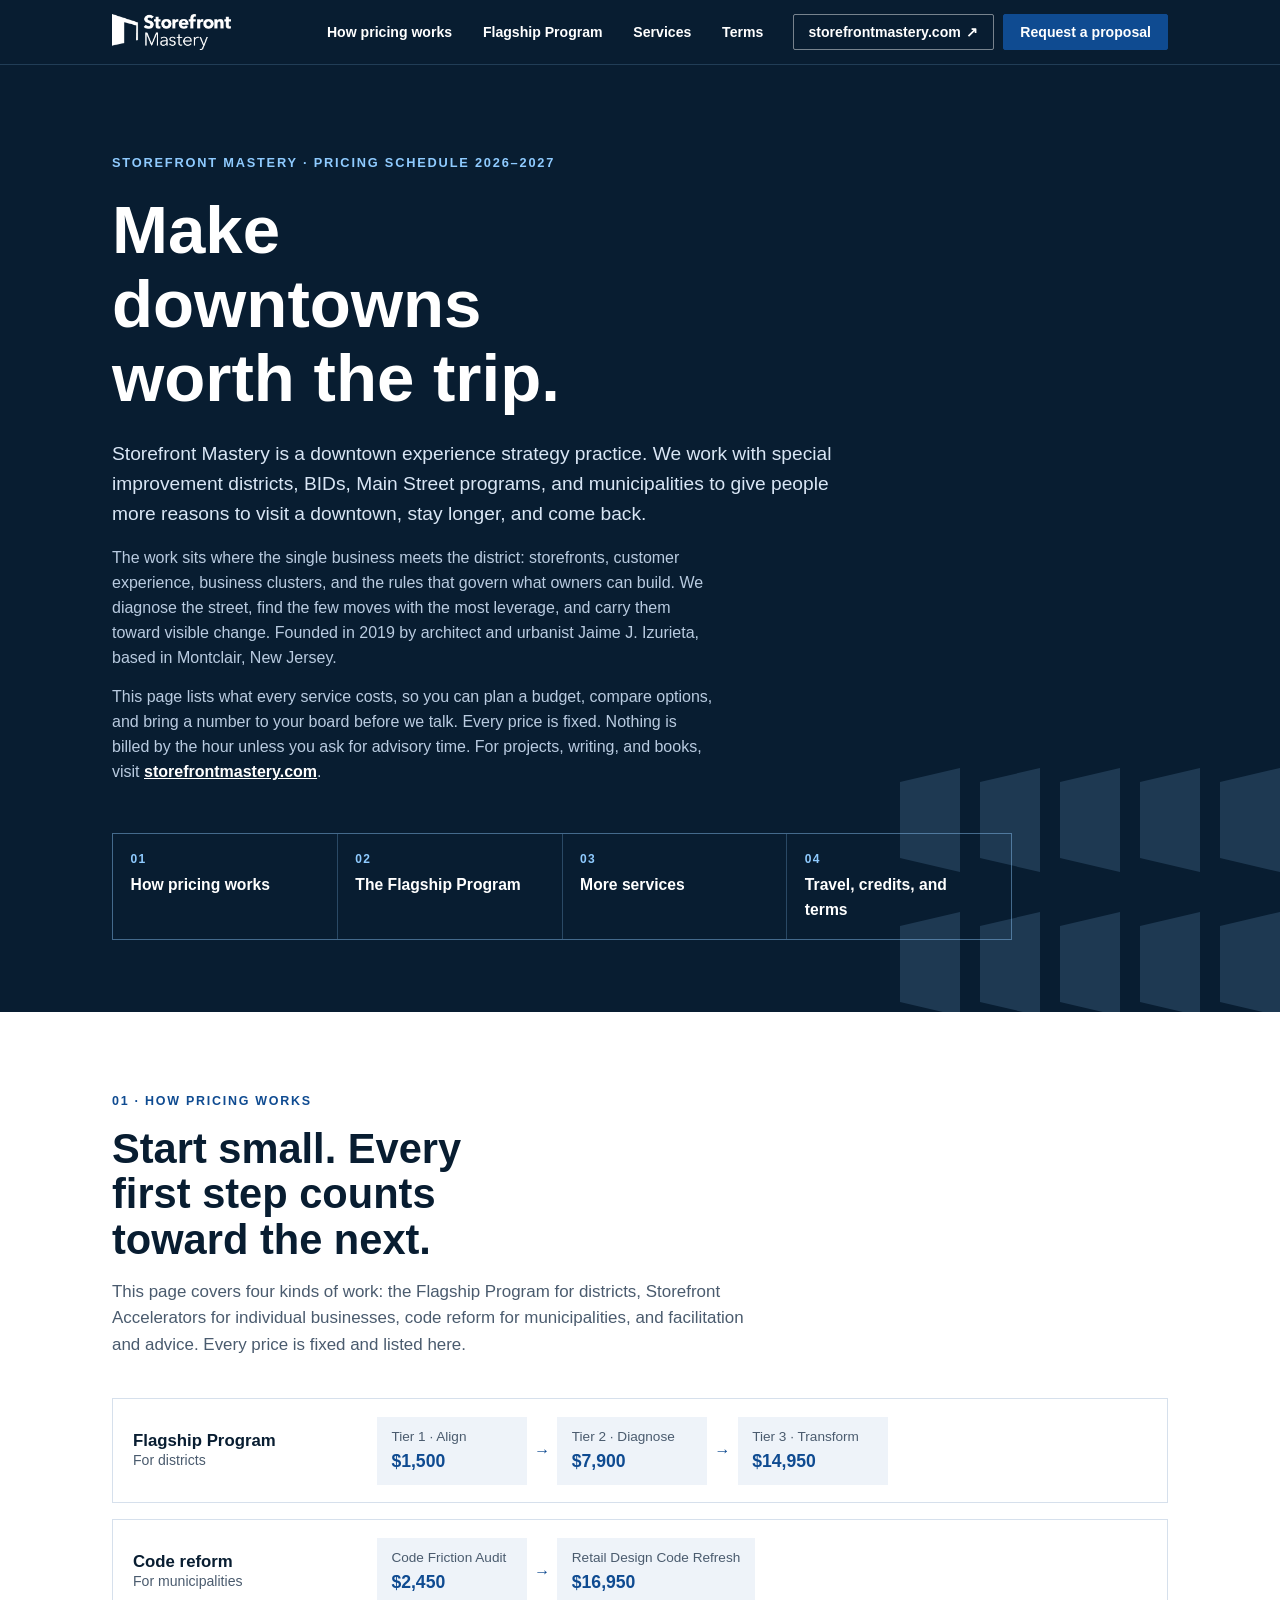
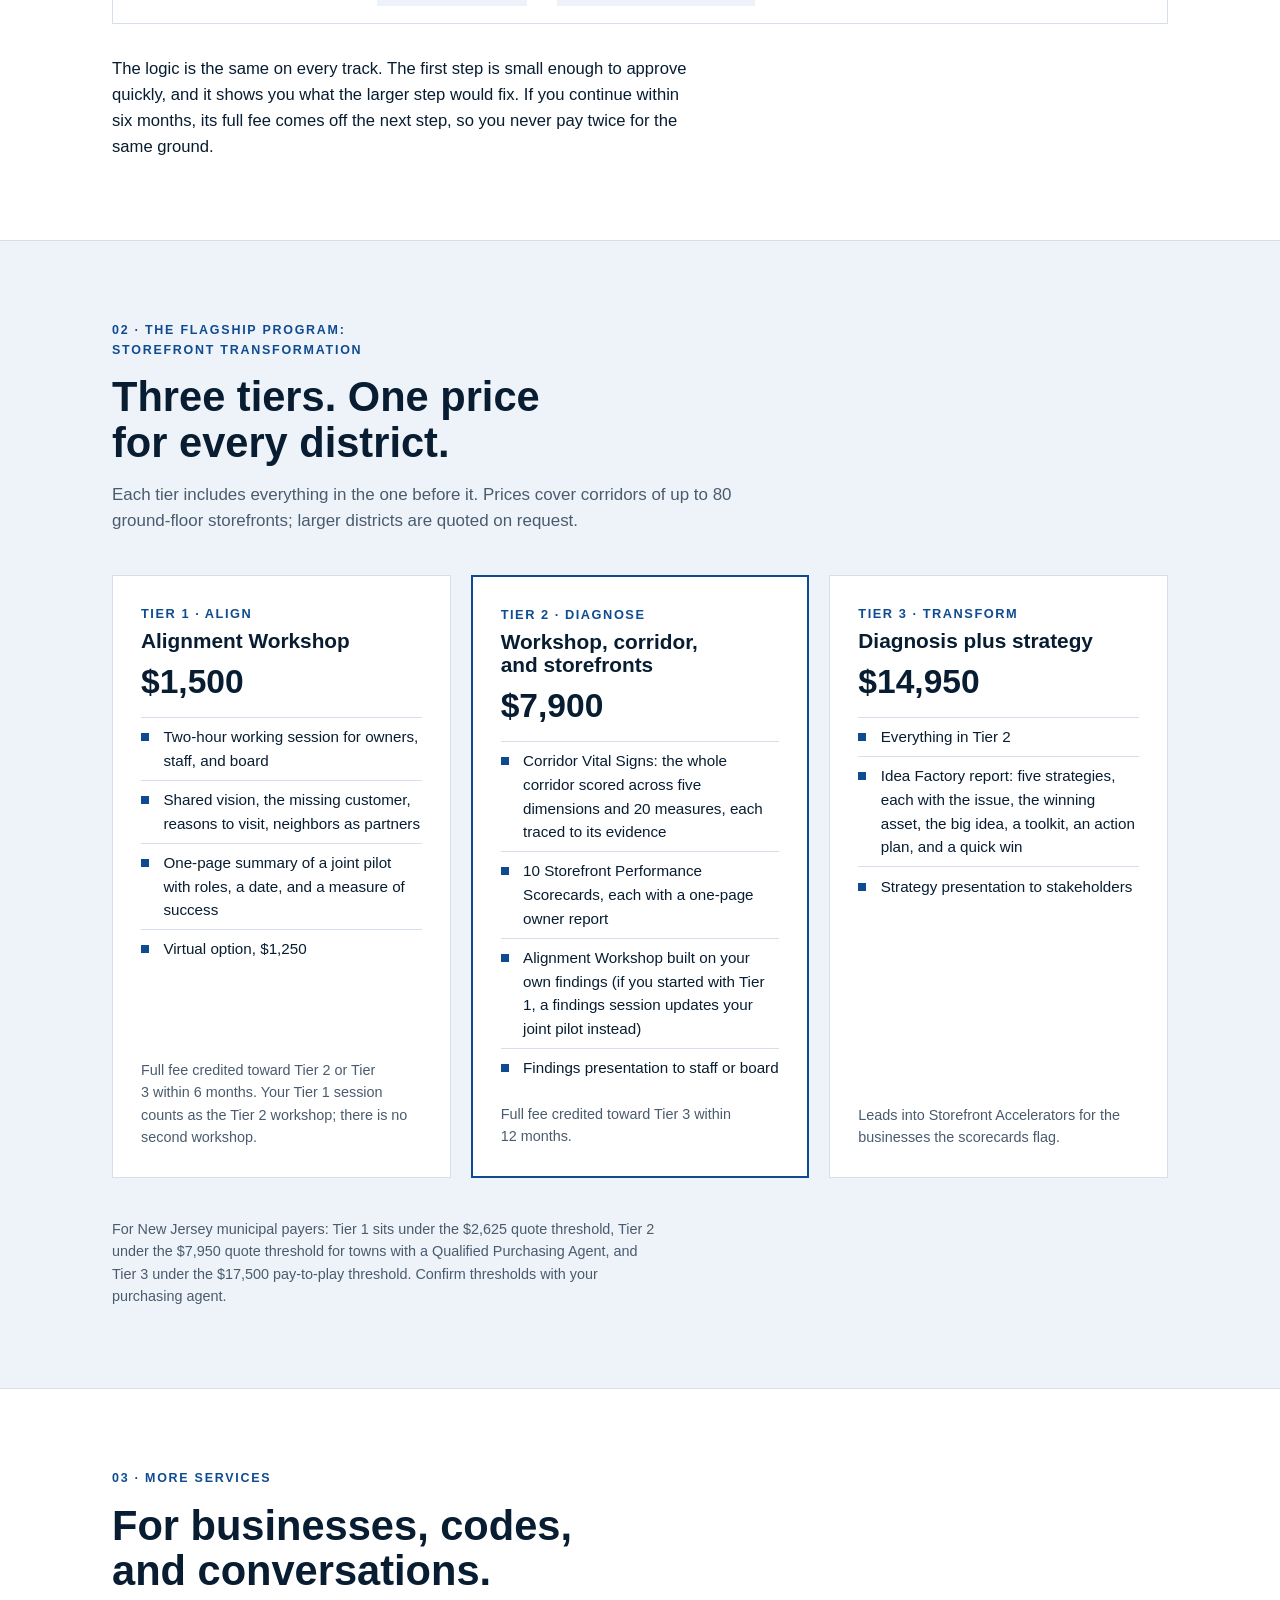
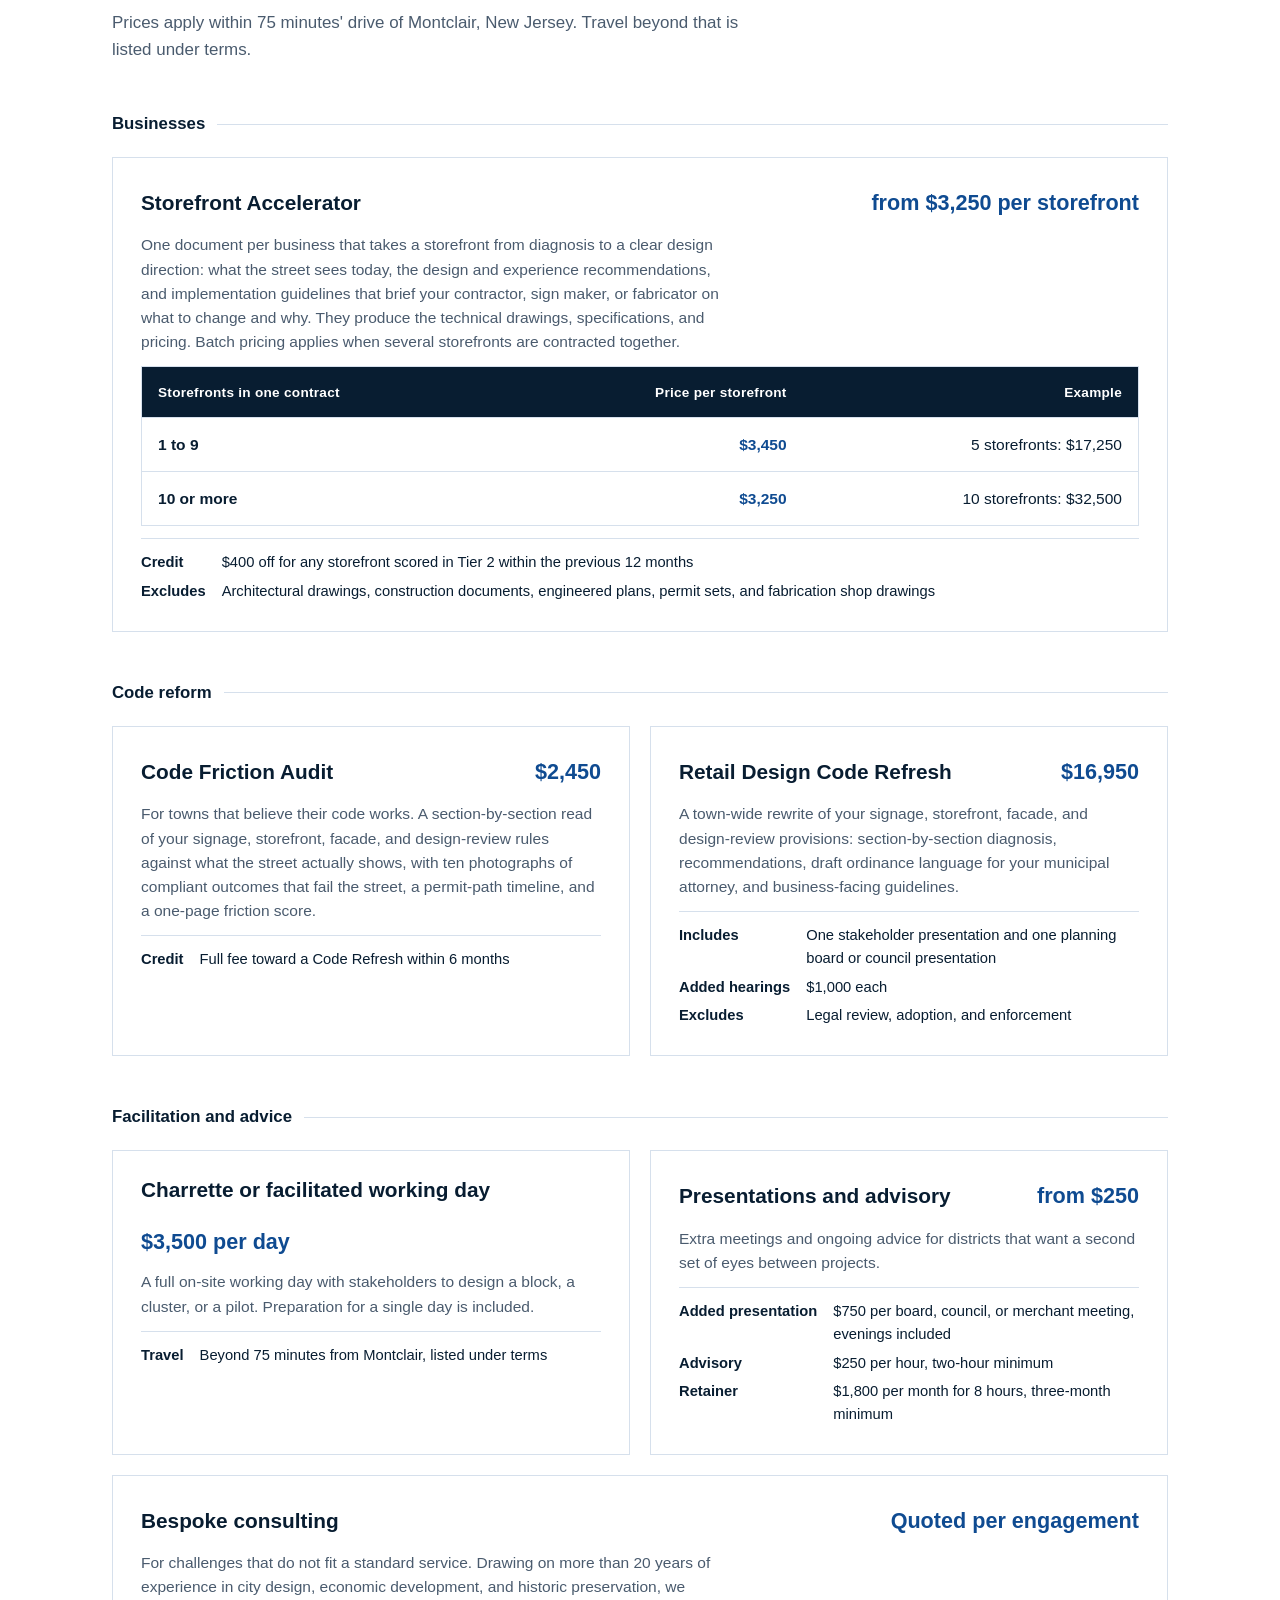
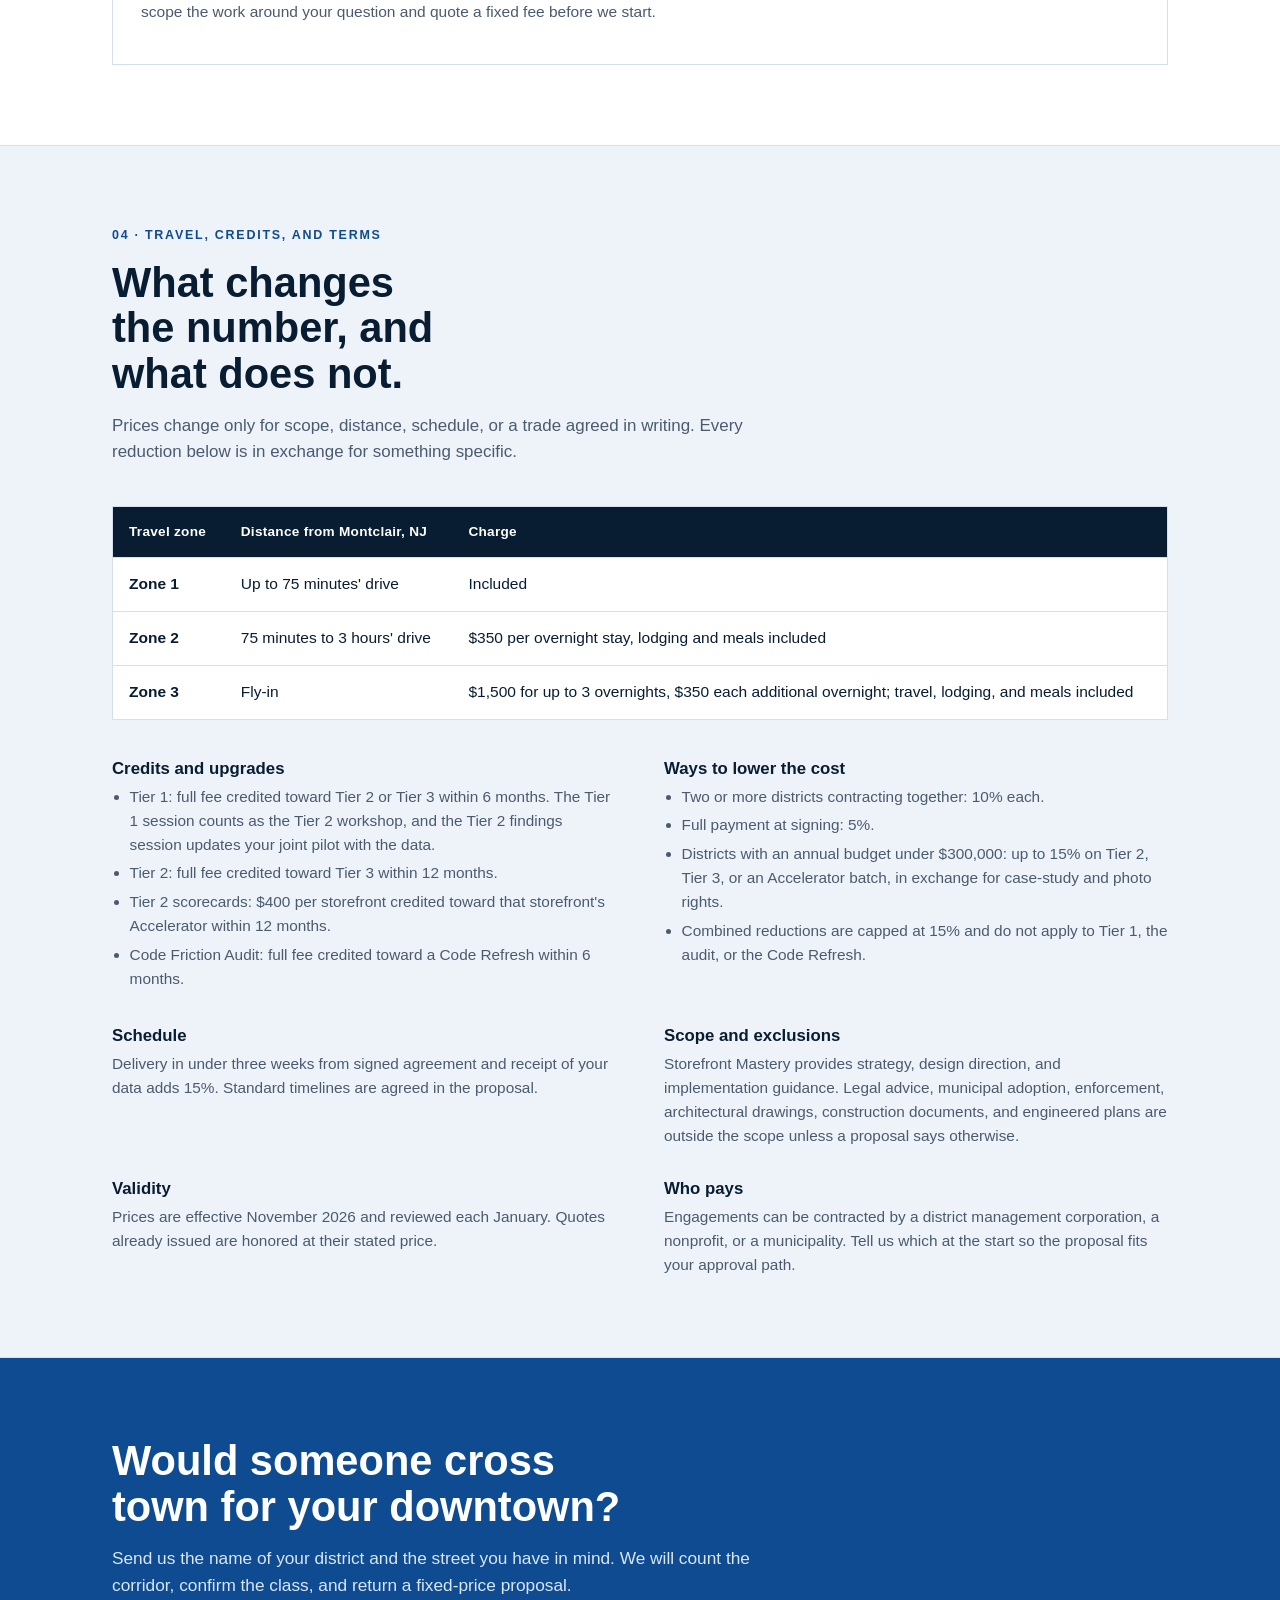
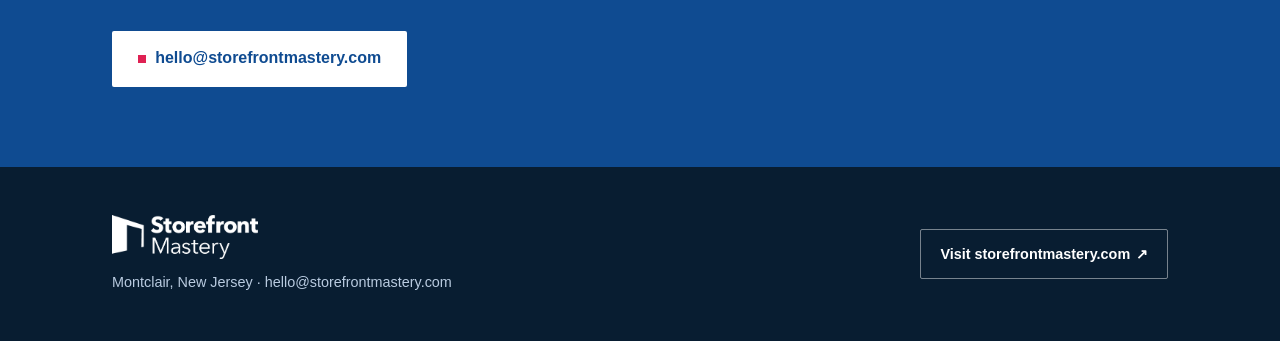
==== index.html @ cbd26289 "Lower Accelerator prices: $3,450 for 1 to 9, $3,250 for 10 or more Co-Authored-By: Claude Opus 5.5 <" ====
<!DOCTYPE html>
<html lang="en">
<head>
<meta charset="UTF-8">
<meta name="viewport" content="width=device-width, initial-scale=1.0">
<title>Pricing schedule | Storefront Mastery</title>
<meta name="description" content="Fixed prices for every Storefront Mastery service: corridor diagnostics, storefront scorecards, strategy, Storefront Accelerators, and retail design code work.">
<style>
*, *::before, *::after { box-sizing: border-box; margin: 0; padding: 0; }
:root {
  --blue: #0F4B91;
  --navy: #081D31;
  --window: #8FCBFF;
  --signal: #0089FF;
  --red: #DF2153;
  --mist: #EEF3F9;
  --white: #FFFFFF;
  --ink: #081D31;
  --muted: #4A5B6E;
  --rule: #D6E0EC;
  --font: "Avenir Next", "Avenir", "Segoe UI", "Helvetica Neue", Arial, sans-serif;
}
html { scroll-behavior: smooth; }
body {
  font-family: var(--font);
  color: var(--ink);
  background: var(--white);
  font-size: 16px;
  line-height: 1.56;
  -webkit-font-smoothing: antialiased;
  font-variant-numeric: tabular-nums;
}
a { color: var(--blue); }
h1, h2, h3 { font-weight: 700; line-height: 1.1; text-wrap: balance; }
p { max-width: 68ch; text-wrap: pretty; }
.wrap { max-width: 1120px; margin: 0 auto; padding: 0 2rem; }

/* nav */
header.top {
  position: sticky; top: 0; z-index: 10;
  background: var(--navy);
  border-bottom: 1px solid rgba(143,203,255,0.18);
}
.top .wrap { display: flex; align-items: center; justify-content: space-between; height: 64px; gap: 1rem; }
.logo { display: flex; align-items: center; flex: none; }
.logo img { height: 36px; width: auto; display: block; }
.top nav { display: flex; align-items: baseline; gap: 0.6rem; font-size: 0.88rem; font-weight: 600; }
.top nav a { color: #fff; text-decoration: none; display: inline-block; line-height: 1.2; padding: 0.55rem 0.6rem; border: 1px solid transparent; border-radius: 2px; white-space: nowrap; }
.top nav a:hover { color: var(--window); }
.top .site { border-color: rgba(255,255,255,0.45); padding-left: 0.9rem; padding-right: 0.9rem; margin-left: 0.6rem; }
.top .site:hover { border-color: #fff; color: #fff; background: rgba(255,255,255,0.08); }
.top .cta { background: var(--blue); border-color: var(--blue); color: #fff; padding-left: 1rem; padding-right: 1rem; }
.top .cta:hover { background: var(--signal); border-color: var(--signal); color: #fff; }
.arrow { display: inline-block; margin-left: 0.35rem; }

/* intro */
.intro { background: var(--navy); color: #fff; padding: 5.5rem 0 4.5rem; position: relative; overflow: hidden; }
.intro .kicker { color: var(--window); font-size: 0.8rem; font-weight: 700; letter-spacing: 0.14em; text-transform: uppercase; margin-bottom: 1.25rem; }
.intro h1 { font-size: clamp(2.4rem, 5.4vw, 4.2rem); max-width: 14ch; margin-bottom: 1.5rem; }
.intro .lede { font-size: 1.2rem; color: #D9E6F5; margin-bottom: 1.1rem; }
.intro p + p { color: #B9CBE0; margin-bottom: 0.9rem; }
.intro .doors { position: absolute; right: -40px; bottom: -30px; width: 420px; opacity: 0.16; pointer-events: none; }
.onpage { margin-top: 3rem; display: grid; grid-template-columns: repeat(auto-fit, minmax(190px, 1fr)); gap: 1px; background: rgba(143,203,255,0.25); border: 1px solid rgba(143,203,255,0.25); max-width: 900px; }
.onpage a { background: var(--navy); color: #fff; text-decoration: none; padding: 1rem 1.1rem; display: block; }
.onpage a:hover { background: #0E2C4A; }
.onpage small { display: block; color: var(--window); font-size: 0.75rem; font-weight: 700; letter-spacing: 0.1em; text-transform: uppercase; margin-bottom: 0.25rem; }
.onpage strong { font-weight: 600; font-size: 0.98rem; }

/* sections */
section { padding: 5rem 0; border-bottom: 1px solid var(--rule); }
section.mist { background: var(--mist); }
.label { color: var(--blue); font-size: 0.78rem; font-weight: 700; letter-spacing: 0.14em; text-transform: uppercase; margin-bottom: 0.9rem; }
h2 { font-size: clamp(1.8rem, 3.4vw, 2.6rem); margin-bottom: 1rem; max-width: 22ch; }
.sub { color: var(--muted); font-size: 1.06rem; margin-bottom: 2.5rem; }
h3 { font-size: 1.3rem; margin-bottom: 0.4rem; }

/* how it works */
.steps { display: grid; grid-template-columns: repeat(3, 1fr); gap: 1.5rem; }
.step { border-top: 3px solid var(--blue); padding-top: 1.1rem; }
.step .n { font-weight: 700; color: var(--blue); font-size: 0.9rem; margin-bottom: 0.3rem; }
.step p { color: var(--muted); font-size: 0.97rem; }

/* tables */
.table-scroll { overflow-x: auto; -webkit-overflow-scrolling: touch; border: 1px solid var(--rule); background: #fff; }
table { width: 100%; border-collapse: collapse; font-size: 0.97rem; }
th, td { text-align: left; padding: 0.9rem 1rem; border-bottom: 1px solid var(--rule); vertical-align: top; }
thead th { background: var(--navy); color: #fff; font-weight: 600; font-size: 0.85rem; letter-spacing: 0.02em; }
tbody tr:last-child td, tbody tr:last-child th { border-bottom: 0; }
td.num, th.num { text-align: right; white-space: nowrap; }
td.price { font-weight: 700; color: var(--blue); }
tbody th { font-weight: 700; }
tbody th small { display: block; font-weight: 400; color: var(--muted); font-size: 0.85rem; margin-top: 0.15rem; }
.note { color: var(--muted); font-size: 0.9rem; margin-top: 1rem; }

/* ladders */
.ladders { display: grid; gap: 1rem; margin-bottom: 2rem; }
.ladder { display: grid; grid-template-columns: 220px 1fr; gap: 1.5rem; align-items: center; border: 1px solid var(--rule); padding: 1.1rem 1.25rem; }
.track { font-weight: 700; font-size: 1.05rem; line-height: 1.25; }
.track small { display: block; font-weight: 400; color: var(--muted); font-size: 0.88rem; }
.ladder ol { list-style: none; display: flex; flex-wrap: wrap; gap: 0.5rem 0; align-items: stretch; }
.ladder li { display: flex; flex-direction: column; justify-content: center; background: var(--mist); padding: 0.6rem 0.9rem; min-width: 150px; }
.ladder li + li { margin-left: 1.9rem; position: relative; }
.ladder li + li::before { content: "→"; position: absolute; left: -1.45rem; top: 50%; transform: translateY(-50%); color: var(--blue); font-weight: 700; }
.ladder li span { font-size: 0.85rem; color: var(--muted); }
.ladder li b { font-size: 1.1rem; color: var(--blue); }
.explain { font-size: 1.04rem; }

/* tier cards */
.tiers { display: grid; grid-template-columns: repeat(3, 1fr); gap: 1.25rem; margin-bottom: 2.5rem; }
.tier { background: #fff; border: 1px solid var(--rule); padding: 1.75rem; display: flex; flex-direction: column; }
.tier.feature { border: 2px solid var(--blue); }
.tier .tname { font-size: 0.8rem; font-weight: 700; letter-spacing: 0.12em; text-transform: uppercase; color: var(--blue); margin-bottom: 0.4rem; }
.tier h3 { margin-bottom: 0.7rem; }
.tier .from { font-size: 0.85rem; color: var(--muted); }
.tier .amt { font-size: 2.1rem; font-weight: 700; line-height: 1.1; margin-bottom: 1rem; }
.tier ul { list-style: none; margin-bottom: 1rem; }
.tier li { padding: 0.45rem 0 0.45rem 1.4rem; border-top: 1px solid var(--rule); position: relative; font-size: 0.95rem; }
.tier li::before { content: ""; position: absolute; left: 0; top: 0.95rem; width: 8px; height: 8px; background: var(--blue); }
.tier .for { margin-top: auto; color: var(--muted); font-size: 0.9rem; }

/* service cards */
.services { display: grid; grid-template-columns: repeat(2, 1fr); gap: 1.25rem; }
.svc { background: #fff; border: 1px solid var(--rule); padding: 1.75rem; min-width: 0; }
.svc header { display: flex; justify-content: space-between; align-items: baseline; gap: 1rem; margin-bottom: 0.75rem; flex-wrap: wrap; }
.svc .p { font-size: 1.35rem; font-weight: 700; color: var(--blue); white-space: nowrap; }
.svc p { color: var(--muted); font-size: 0.97rem; margin-bottom: 0.75rem; }
.svc dl { display: grid; grid-template-columns: auto 1fr; gap: 0.35rem 1rem; font-size: 0.92rem; border-top: 1px solid var(--rule); padding-top: 0.75rem; }
.svc dt { font-weight: 700; }
.svc dd { color: var(--ink); }
.svc.wide { grid-column: 1 / -1; }
.group { max-width: none; margin: 3rem 0 1.25rem; font-size: 1.05rem; font-weight: 700; display: flex; align-items: center; gap: 0.75rem; }
.group::after { content: ""; flex: 1; height: 1px; background: var(--rule); }
.group:first-of-type { margin-top: 0; }

/* terms */
.terms { display: grid; grid-template-columns: repeat(2, 1fr); gap: 2rem 3rem; }
.terms h3 { font-size: 1.05rem; margin-bottom: 0.4rem; }
.terms p { color: var(--muted); font-size: 0.96rem; }
.terms ul { color: var(--muted); font-size: 0.96rem; padding-left: 1.1rem; }
.terms li { margin-bottom: 0.3rem; }

/* closing */
.closing { background: var(--blue); color: #fff; padding: 5rem 0; border: 0; }
.closing h2 { color: #fff; }
.closing p { color: #D9E6F5; font-size: 1.08rem; margin-bottom: 2rem; }
.closing .btn { display: inline-block; background: #fff; color: var(--blue); font-weight: 700; padding: 0.95rem 1.6rem; text-decoration: none; border-radius: 2px; }
.closing .btn:hover { background: var(--navy); color: #fff; }
.closing .btn .dot { display: inline-block; width: 8px; height: 8px; background: var(--red); margin-right: 0.6rem; vertical-align: middle; }
footer { background: var(--navy); color: #B9CBE0; padding: 3rem 0; font-size: 0.9rem; }
footer .wrap { display: flex; justify-content: space-between; align-items: center; gap: 1.5rem; flex-wrap: wrap; }
footer img { height: 44px; width: auto; display: block; margin-bottom: 0.75rem; }
footer a { color: #fff; font-weight: 600; text-decoration: none; }
footer .sitebtn { border: 1px solid rgba(255,255,255,0.45); padding: 0.8rem 1.2rem; border-radius: 2px; display: inline-block; }
footer .sitebtn:hover { border-color: #fff; background: rgba(255,255,255,0.08); }

@media (max-width: 1080px) {
  .top nav a:not(.cta):not(.site) { display: none; }
}
@media (max-width: 640px) {
  .table-scroll { overflow: visible; border: 0; background: transparent; }
  table, tbody, tr, th, td { display: block; width: 100%; }
  thead { display: none; }
  tbody tr { background: #fff; border: 1px solid var(--rule); margin-bottom: 0.6rem; padding: 0.4rem 0; }
  tbody th { padding: 0.5rem 0.9rem 0.3rem; border: 0; font-size: 1rem; }
  tbody td, td.num { display: flex; justify-content: space-between; gap: 1rem; text-align: right; padding: 0.35rem 0.9rem; border: 0; }
  tbody td::before { content: attr(data-label); text-align: left; color: var(--muted); font-weight: 400; font-size: 0.85rem; flex: none; max-width: 45%; }
  tbody th::before { display: none; }
}
@media (max-width: 860px) {
  .wrap { padding: 0 1rem; }
  .svc, .tier { padding: 1.25rem; }
  .top nav a:not(.cta):not(.site) { display: none; }
  .top nav { gap: 0.5rem; font-size: 0.8rem; }
  .top .cta { display: none; }
  .logo img { height: 30px; }
  .steps, .tiers, .services, .terms, .ladder { grid-template-columns: 1fr; }
  .ladder { gap: 0.75rem; }
  .ladder ol { flex-direction: column; }
  .ladder li + li { margin: 1.4rem 0 0; }
  .ladder li + li::before { content: "↓"; left: 1rem; top: -1.3rem; transform: none; }
  section { padding: 3.5rem 0; }
  .intro { padding: 3.5rem 0 3rem; }
  .intro .doors { width: 260px; }
}
@media print {
  header.top, .intro .doors { display: none; }
  .intro, .closing { background: #fff; color: var(--ink); }
  .intro h1, .closing h2 { color: var(--ink); }
  section { padding: 2rem 0; break-inside: avoid; }
}
</style>
</head>
<body>

<header class="top">
  <div class="wrap">
    <a class="logo" href="https://storefrontmastery.com" title="Go to storefrontmastery.com"><img src="storefront-mastery-logo-white.png" alt="Storefront Mastery home" width="119" height="36"></a>
    <nav aria-label="Page sections">
      <a href="#how">How pricing works</a>
      <a href="#program">Flagship Program</a>
      <a href="#services">Services</a>
      <a href="#terms">Terms</a>
      <a class="site" href="https://storefrontmastery.com">storefrontmastery.com<span class="arrow" aria-hidden="true">↗</span></a>
      <a class="cta" href="mailto:hello@storefrontmastery.com?subject=Proposal%20request">Request a proposal</a>
    </nav>
  </div>
</header>

<main>

<div class="intro" id="top">
  <svg class="doors" viewBox="0 0 420 300" aria-hidden="true">
    <g fill="#8FCBFF">
      <path d="M0 40 L60 26 L60 130 L0 116 Z"/><path d="M80 40 L140 26 L140 130 L80 116 Z"/><path d="M160 40 L220 26 L220 130 L160 116 Z"/><path d="M240 40 L300 26 L300 130 L240 116 Z"/><path d="M320 40 L380 26 L380 130 L320 116 Z"/>
      <path d="M0 184 L60 170 L60 274 L0 260 Z"/><path d="M80 184 L140 170 L140 274 L80 260 Z"/><path d="M160 184 L220 170 L220 274 L160 260 Z"/><path d="M240 184 L300 170 L300 274 L240 260 Z"/><path d="M320 184 L380 170 L380 274 L320 260 Z"/>
    </g>
  </svg>
  <div class="wrap">
    <p class="kicker">Storefront Mastery · Pricing schedule 2026–2027</p>
    <h1>Make downtowns worth the trip.</h1>
    <p class="lede">Storefront Mastery is a downtown experience strategy practice. We work with special improvement districts, BIDs, Main Street programs, and municipalities to give people more reasons to visit a downtown, stay longer, and come back.</p>
    <p>The work sits where the single business meets the district: storefronts, customer experience, business clusters, and the rules that govern what owners can build. We diagnose the street, find the few moves with the most leverage, and carry them toward visible change. Founded in 2019 by architect and urbanist Jaime J. Izurieta, based in Montclair, New Jersey.</p>
    <p>This page lists what every service costs, so you can plan a budget, compare options, and bring a number to your board before we talk. Every price is fixed. Nothing is billed by the hour unless you ask for advisory time. For projects, writing, and books, visit <a href="https://storefrontmastery.com" style="color:#fff;font-weight:600">storefrontmastery.com</a>.</p>
    <div class="onpage">
      <a href="#how"><small>01</small><strong>How pricing works</strong></a>
      <a href="#program"><small>02</small><strong>The Flagship Program</strong></a>
      <a href="#services"><small>03</small><strong>More services</strong></a>
      <a href="#terms"><small>04</small><strong>Travel, credits, and terms</strong></a>
    </div>
  </div>
</div>

<section id="how">
  <div class="wrap">
    <p class="label">01 · How pricing works</p>
    <h2>Start small. Every first step counts toward the next.</h2>
    <p class="sub">This page covers four kinds of work: the Flagship Program for districts, Storefront Accelerators for individual businesses, code reform for municipalities, and facilitation and advice. Every price is fixed and listed here.</p>

    <div class="ladders">
      <div class="ladder">
        <p class="track">Flagship Program<small>For districts</small></p>
        <ol>
          <li><span>Tier 1 · Align</span><b>$1,500</b></li>
          <li><span>Tier 2 · Diagnose</span><b>$7,900</b></li>
          <li><span>Tier 3 · Transform</span><b>$14,950</b></li>
        </ol>
      </div>
      <div class="ladder">
        <p class="track">Code reform<small>For municipalities</small></p>
        <ol>
          <li><span>Code Friction Audit</span><b>$2,450</b></li>
          <li><span>Retail Design Code Refresh</span><b>$16,950</b></li>
        </ol>
      </div>
    </div>

    <p class="explain">The logic is the same on every track. The first step is small enough to approve quickly, and it shows you what the larger step would fix. If you continue within six months, its full fee comes off the next step, so you never pay twice for the same ground.</p>
  </div>
</section>

<section id="program" class="mist">
  <div class="wrap">
    <p class="label">02 · The Flagship Program: Storefront Transformation</p>
    <h2>Three tiers. One price for every district.</h2>
    <p class="sub">Each tier includes everything in the one before it. Prices cover corridors of up to 80 ground-floor storefronts; larger districts are quoted on request.</p>

    <div class="tiers">
      <article class="tier">
        <p class="tname">Tier 1 · Align</p>
        <h3>Alignment Workshop</h3>
        <p class="amt">$1,500</p>
        <ul>
          <li>Two-hour working session for owners, staff, and board</li>
          <li>Shared vision, the missing customer, reasons to visit, neighbors as partners</li>
          <li>One-page summary of a joint pilot with roles, a date, and a measure of success</li>
          <li>Virtual option, $1,250</li>
        </ul>
        <p class="for">Full fee credited toward Tier 2 or Tier 3 within 6 months. Your Tier 1 session counts as the Tier 2 workshop; there is no second workshop.</p>
      </article>
      <article class="tier feature">
        <p class="tname">Tier 2 · Diagnose</p>
        <h3>Workshop, corridor, and storefronts</h3>
        <p class="amt">$7,900</p>
        <ul>
          <li>Corridor Vital Signs: the whole corridor scored across five dimensions and 20 measures, each traced to its evidence</li>
          <li>10 Storefront Performance Scorecards, each with a one-page owner report</li>
          <li>Alignment Workshop built on your own findings (if you started with Tier 1, a findings session updates your joint pilot instead)</li>
          <li>Findings presentation to staff or board</li>
        </ul>
        <p class="for">Full fee credited toward Tier 3 within 12 months.</p>
      </article>
      <article class="tier">
        <p class="tname">Tier 3 · Transform</p>
        <h3>Diagnosis plus strategy</h3>
        <p class="amt">$14,950</p>
        <ul>
          <li>Everything in Tier 2</li>
          <li>Idea Factory report: five strategies, each with the issue, the winning asset, the big idea, a toolkit, an action plan, and a quick win</li>
          <li>Strategy presentation to stakeholders</li>
        </ul>
        <p class="for">Leads into Storefront Accelerators for the businesses the scorecards flag.</p>
      </article>
    </div>
    <p class="note">For New Jersey municipal payers: Tier 1 sits under the $2,625 quote threshold, Tier 2 under the $7,950 quote threshold for towns with a Qualified Purchasing Agent, and Tier 3 under the $17,500 pay-to-play threshold. Confirm thresholds with your purchasing agent.</p>
  </div>
</section>

<section id="services">
  <div class="wrap">
    <p class="label">03 · More services</p>
    <h2>For businesses, codes, and conversations.</h2>
    <p class="sub">Prices apply within 75 minutes' drive of Montclair, New Jersey. Travel beyond that is listed under terms.</p>

    <p class="group">Businesses</p>
    <div class="services">
      <article class="svc wide">
        <header><h3>Storefront Accelerator</h3><span class="p">from $3,250 per storefront</span></header>
        <p>One document per business that takes a storefront from diagnosis to a clear design direction: what the street sees today, the design and experience recommendations, and implementation guidelines that brief your contractor, sign maker, or fabricator on what to change and why. They produce the technical drawings, specifications, and pricing. Batch pricing applies when several storefronts are contracted together.</p>
        <div class="table-scroll" style="margin:0.5rem 0 0.75rem">
          <table>
            <thead><tr><th>Storefronts in one contract</th><th class="num">Price per storefront</th><th class="num">Example</th></tr></thead>
            <tbody>
              <tr><th data-label="Storefronts in one contract">1 to 9</th><td class="num price" data-label="Price per storefront">$3,450</td><td class="num" data-label="Example">5 storefronts: $17,250</td></tr>
              <tr><th data-label="Storefronts in one contract">10 or more</th><td class="num price" data-label="Price per storefront">$3,250</td><td class="num" data-label="Example">10 storefronts: $32,500</td></tr>
            </tbody>
          </table>
        </div>
        <dl><dt>Credit</dt><dd>$400 off for any storefront scored in Tier 2 within the previous 12 months</dd><dt>Excludes</dt><dd>Architectural drawings, construction documents, engineered plans, permit sets, and fabrication shop drawings</dd></dl>
      </article>
    </div>

    <p class="group">Code reform</p>
    <div class="services">
      <article class="svc">
        <header><h3>Code Friction Audit</h3><span class="p">$2,450</span></header>
        <p>For towns that believe their code works. A section-by-section read of your signage, storefront, facade, and design-review rules against what the street actually shows, with ten photographs of compliant outcomes that fail the street, a permit-path timeline, and a one-page friction score.</p>
        <dl><dt>Credit</dt><dd>Full fee toward a Code Refresh within 6 months</dd></dl>
      </article>
      <article class="svc">
        <header><h3>Retail Design Code Refresh</h3><span class="p">$16,950</span></header>
        <p>A town-wide rewrite of your signage, storefront, facade, and design-review provisions: section-by-section diagnosis, recommendations, draft ordinance language for your municipal attorney, and business-facing guidelines.</p>
        <dl><dt>Includes</dt><dd>One stakeholder presentation and one planning board or council presentation</dd><dt>Added hearings</dt><dd>$1,000 each</dd><dt>Excludes</dt><dd>Legal review, adoption, and enforcement</dd></dl>
      </article>
    </div>

    <p class="group">Facilitation and advice</p>
    <div class="services">
      <article class="svc">
        <header><h3>Charrette or facilitated working day</h3><span class="p">$3,500 per day</span></header>
        <p>A full on-site working day with stakeholders to design a block, a cluster, or a pilot. Preparation for a single day is included.</p>
        <dl><dt>Travel</dt><dd>Beyond 75 minutes from Montclair, listed under terms</dd></dl>
      </article>
      <article class="svc">
        <header><h3>Presentations and advisory</h3><span class="p">from $250</span></header>
        <p>Extra meetings and ongoing advice for districts that want a second set of eyes between projects.</p>
        <dl><dt>Added presentation</dt><dd>$750 per board, council, or merchant meeting, evenings included</dd><dt>Advisory</dt><dd>$250 per hour, two-hour minimum</dd><dt>Retainer</dt><dd>$1,800 per month for 8 hours, three-month minimum</dd></dl>
      </article>
      <article class="svc wide">
        <header><h3>Bespoke consulting</h3><span class="p">Quoted per engagement</span></header>
        <p>For challenges that do not fit a standard service. Drawing on more than 20 years of experience in city design, economic development, and historic preservation, we scope the work around your question and quote a fixed fee before we start.</p>
      </article>
    </div>
  </div>
</section>

<section id="terms" class="mist">
  <div class="wrap">
    <p class="label">04 · Travel, credits, and terms</p>
    <h2>What changes the number, and what does not.</h2>
    <p class="sub">Prices change only for scope, distance, schedule, or a trade agreed in writing. Every reduction below is in exchange for something specific.</p>

    <div class="table-scroll" style="margin-bottom:2.5rem">
      <table>
        <thead><tr><th>Travel zone</th><th>Distance from Montclair, NJ</th><th>Charge</th></tr></thead>
        <tbody>
          <tr><th data-label="Travel zone">Zone 1</th><td data-label="Distance from Montclair, NJ">Up to 75 minutes' drive</td><td data-label="Charge">Included</td></tr>
          <tr><th data-label="Travel zone">Zone 2</th><td data-label="Distance from Montclair, NJ">75 minutes to 3 hours' drive</td><td data-label="Charge">$350 per overnight stay, lodging and meals included</td></tr>
          <tr><th data-label="Travel zone">Zone 3</th><td data-label="Distance from Montclair, NJ">Fly-in</td><td data-label="Charge">$1,500 for up to 3 overnights, $350 each additional overnight; travel, lodging, and meals included</td></tr>
        </tbody>
      </table>
    </div>

    <div class="terms">
      <div>
        <h3>Credits and upgrades</h3>
        <ul>
          <li>Tier 1: full fee credited toward Tier 2 or Tier 3 within 6 months. The Tier 1 session counts as the Tier 2 workshop, and the Tier 2 findings session updates your joint pilot with the data.</li>
          <li>Tier 2: full fee credited toward Tier 3 within 12 months.</li>
          <li>Tier 2 scorecards: $400 per storefront credited toward that storefront's Accelerator within 12 months.</li>
          <li>Code Friction Audit: full fee credited toward a Code Refresh within 6 months.</li>
        </ul>
      </div>
      <div>
        <h3>Ways to lower the cost</h3>
        <ul>
          <li>Two or more districts contracting together: 10% each.</li>
          <li>Full payment at signing: 5%.</li>
          <li>Districts with an annual budget under $300,000: up to 15% on Tier 2, Tier 3, or an Accelerator batch, in exchange for case-study and photo rights.</li>
          <li>Combined reductions are capped at 15% and do not apply to Tier 1, the audit, or the Code Refresh.</li>
        </ul>
      </div>
      <div>
        <h3>Schedule</h3>
        <p>Delivery in under three weeks from signed agreement and receipt of your data adds 15%. Standard timelines are agreed in the proposal.</p>
      </div>
      <div>
        <h3>Scope and exclusions</h3>
        <p>Storefront Mastery provides strategy, design direction, and implementation guidance. Legal advice, municipal adoption, enforcement, architectural drawings, construction documents, and engineered plans are outside the scope unless a proposal says otherwise.</p>
      </div>
      <div>
        <h3>Validity</h3>
        <p>Prices are effective November 2026 and reviewed each January. Quotes already issued are honored at their stated price.</p>
      </div>
      <div>
        <h3>Who pays</h3>
        <p>Engagements can be contracted by a district management corporation, a nonprofit, or a municipality. Tell us which at the start so the proposal fits your approval path.</p>
      </div>
    </div>
  </div>
</section>

<section class="closing">
  <div class="wrap">
    <h2>Would someone cross town for your downtown?</h2>
    <p>Send us the name of your district and the street you have in mind. We will count the corridor, confirm the class, and return a fixed-price proposal.</p>
    <a class="btn" href="mailto:hello@storefrontmastery.com?subject=Proposal%20request"><span class="dot"></span>hello@storefrontmastery.com</a>
  </div>
</section>

</main>

<footer>
  <div class="wrap">
    <div>
      <a href="https://storefrontmastery.com"><img src="storefront-mastery-logo-white.png" alt="Storefront Mastery home" width="146" height="44"></a>
      <span>Montclair, New Jersey · hello@storefrontmastery.com</span>
    </div>
    <a class="sitebtn" href="https://storefrontmastery.com">Visit storefrontmastery.com<span class="arrow" aria-hidden="true">↗</span></a>
  </div>
</footer>

</body>
</html>
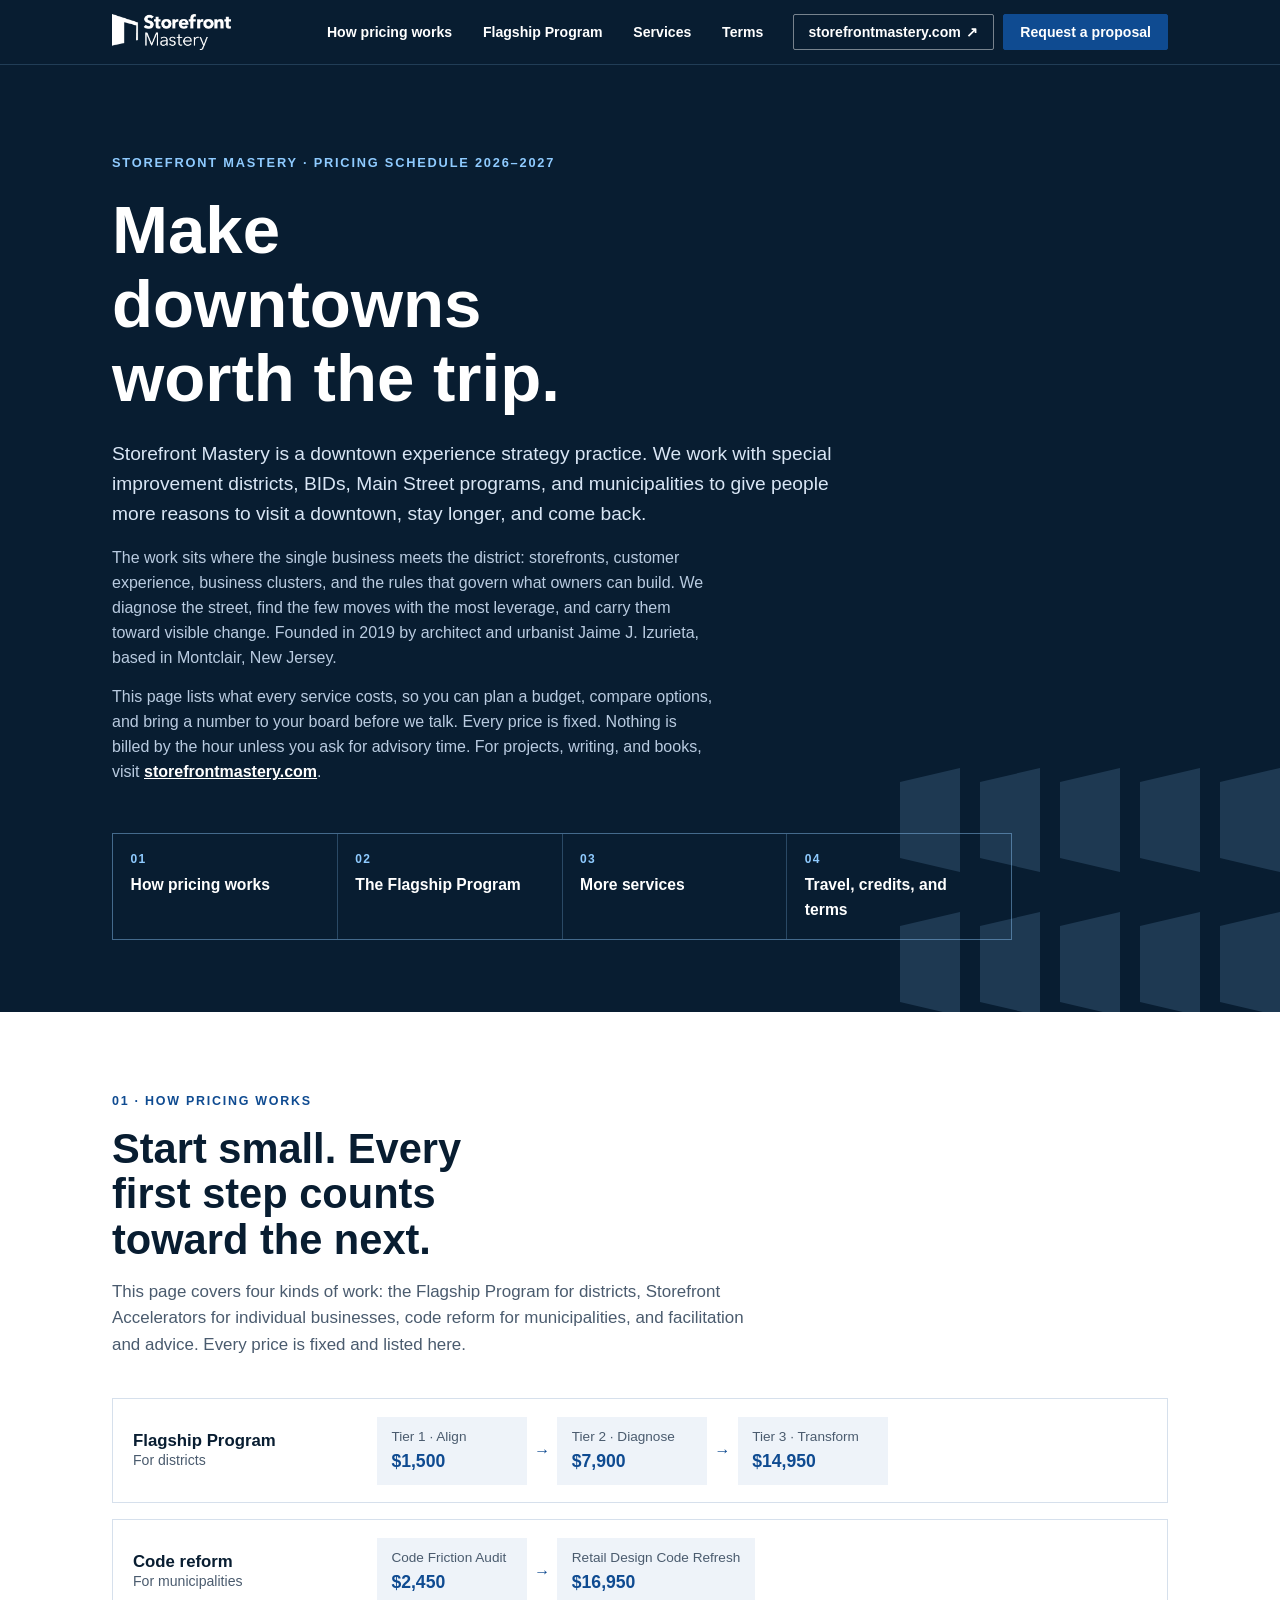
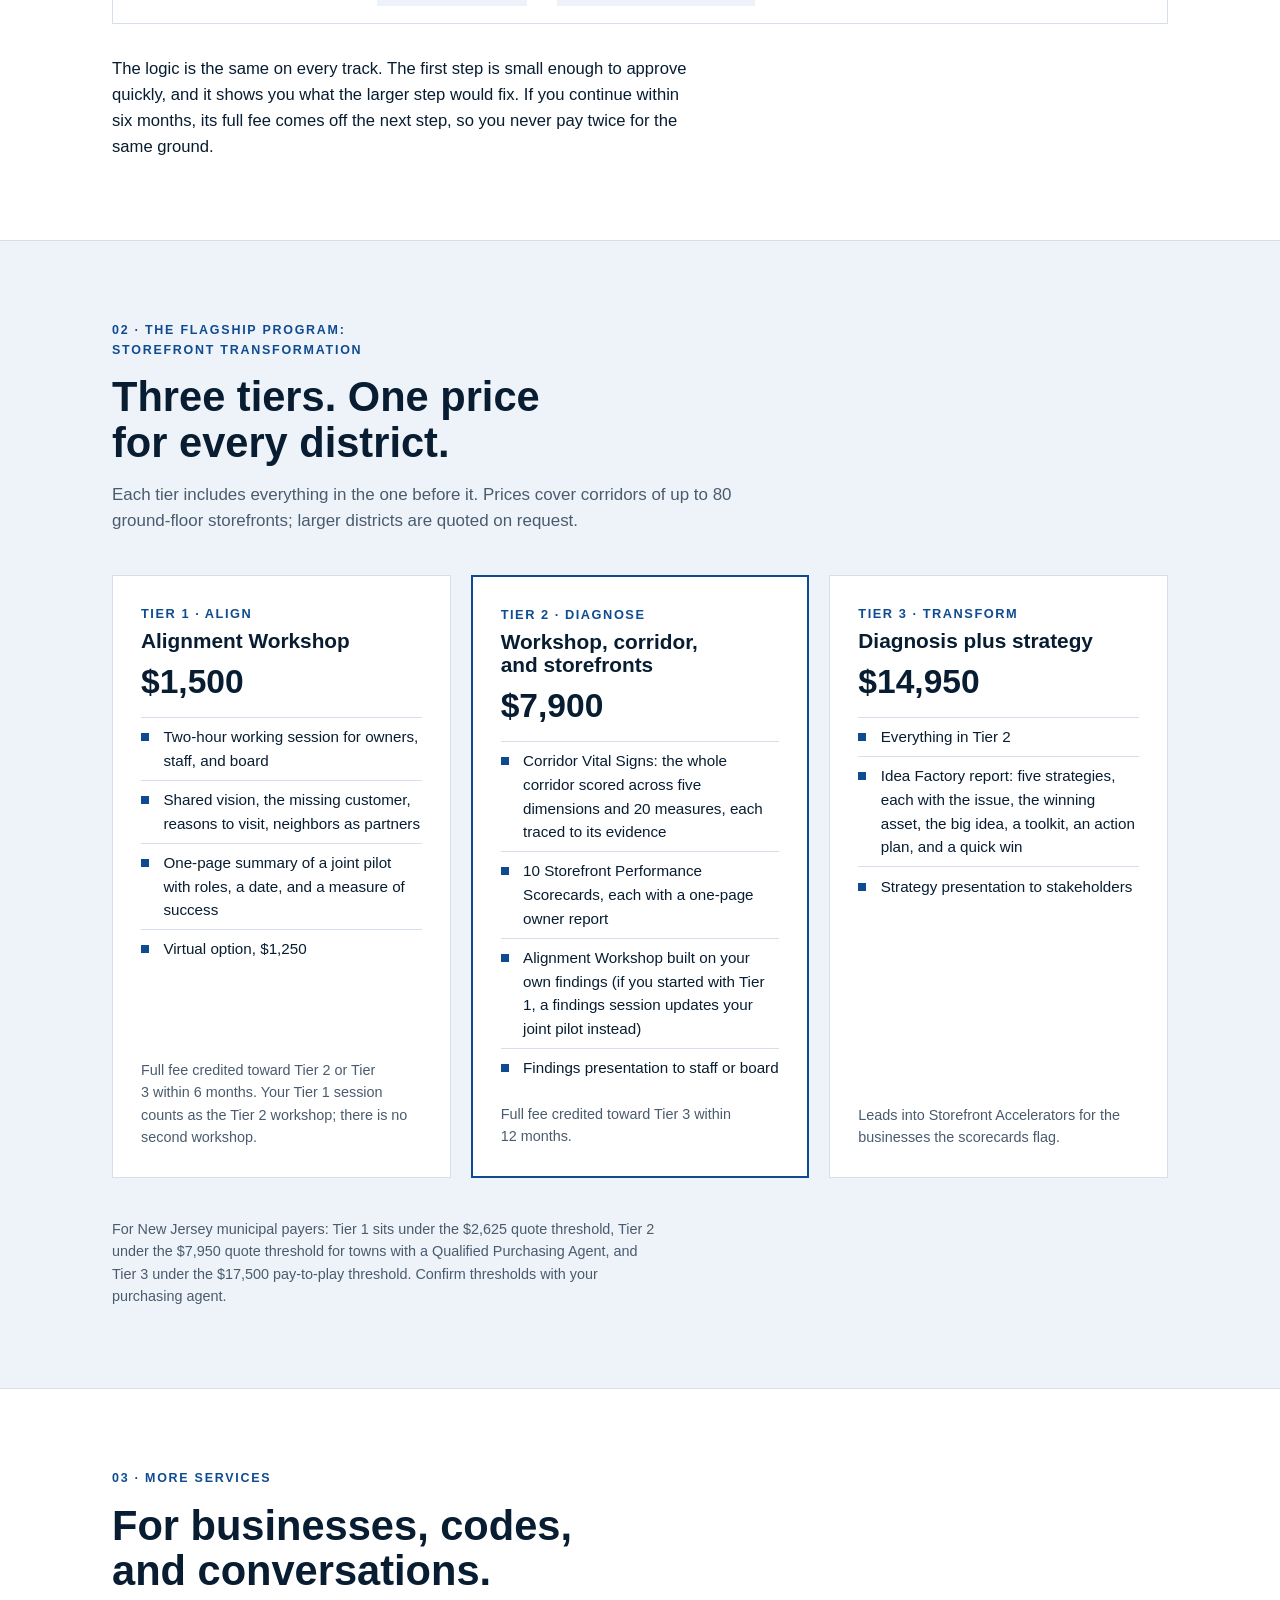
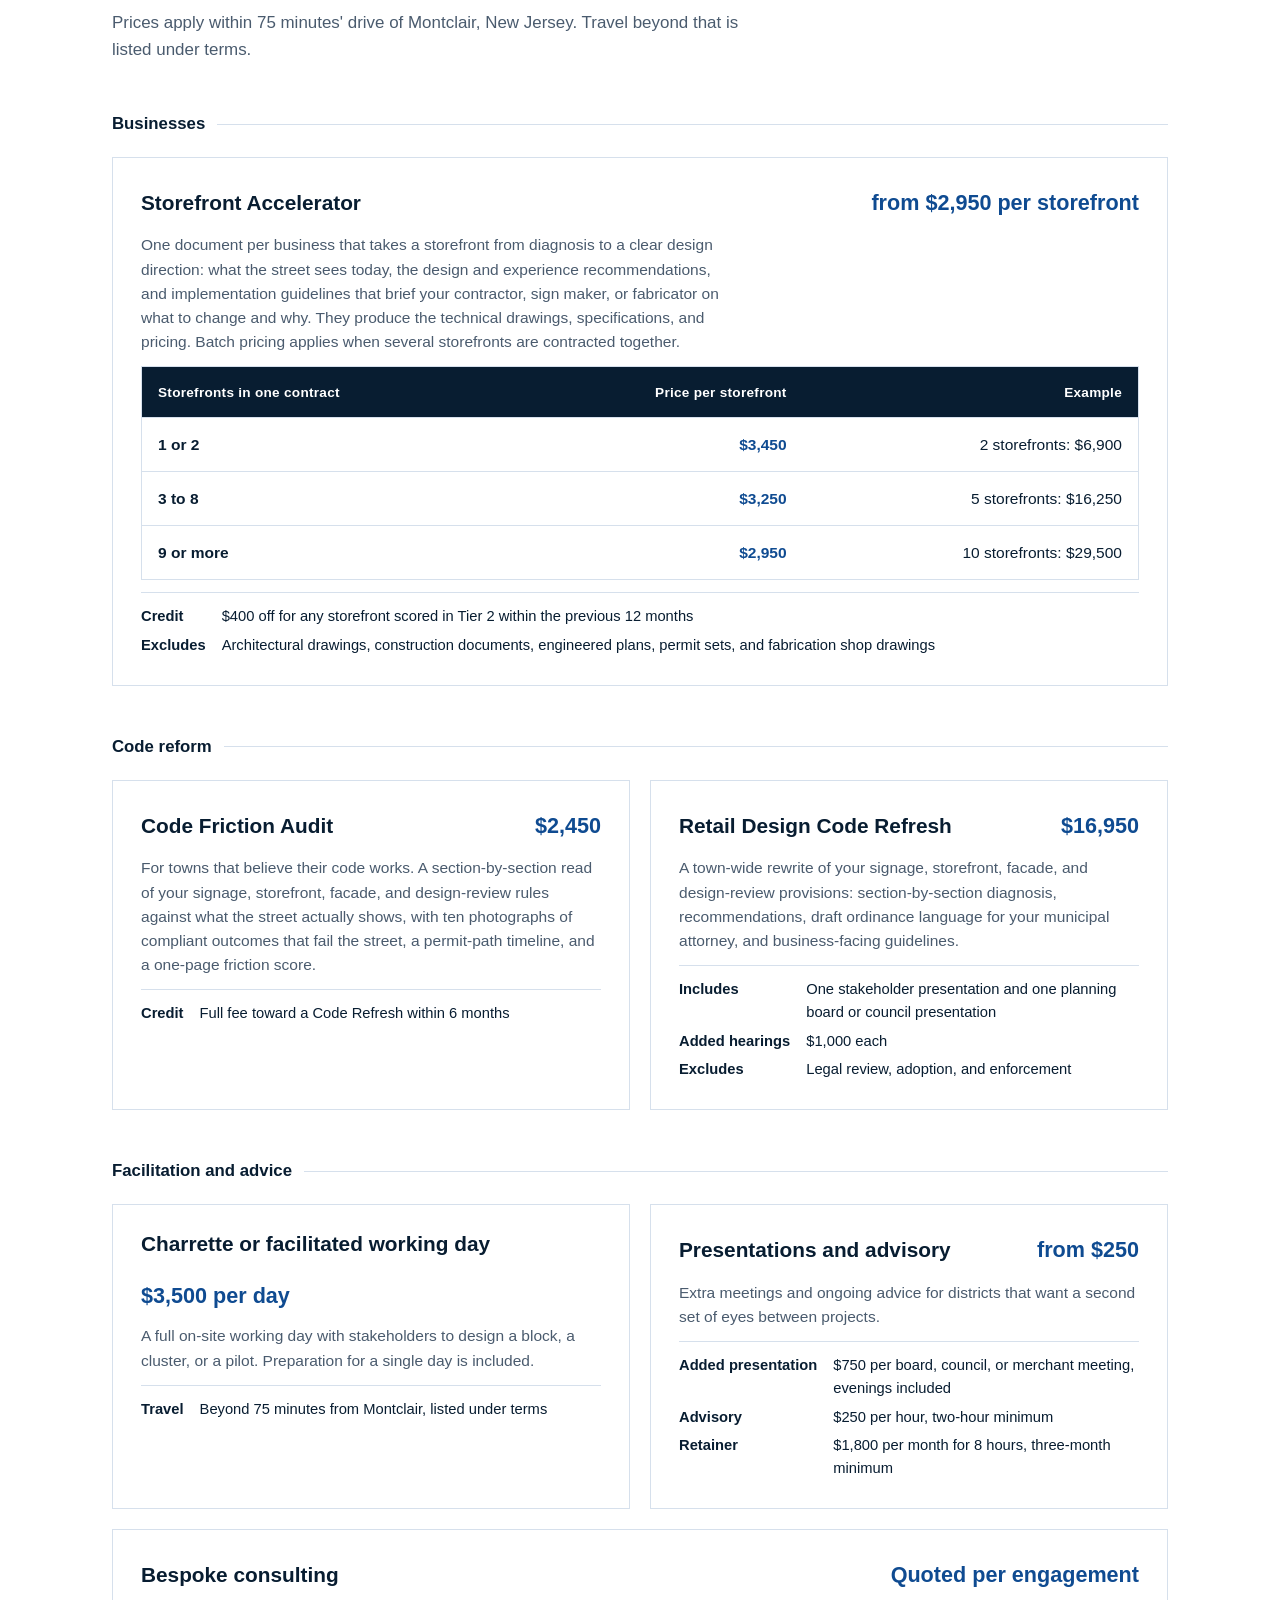
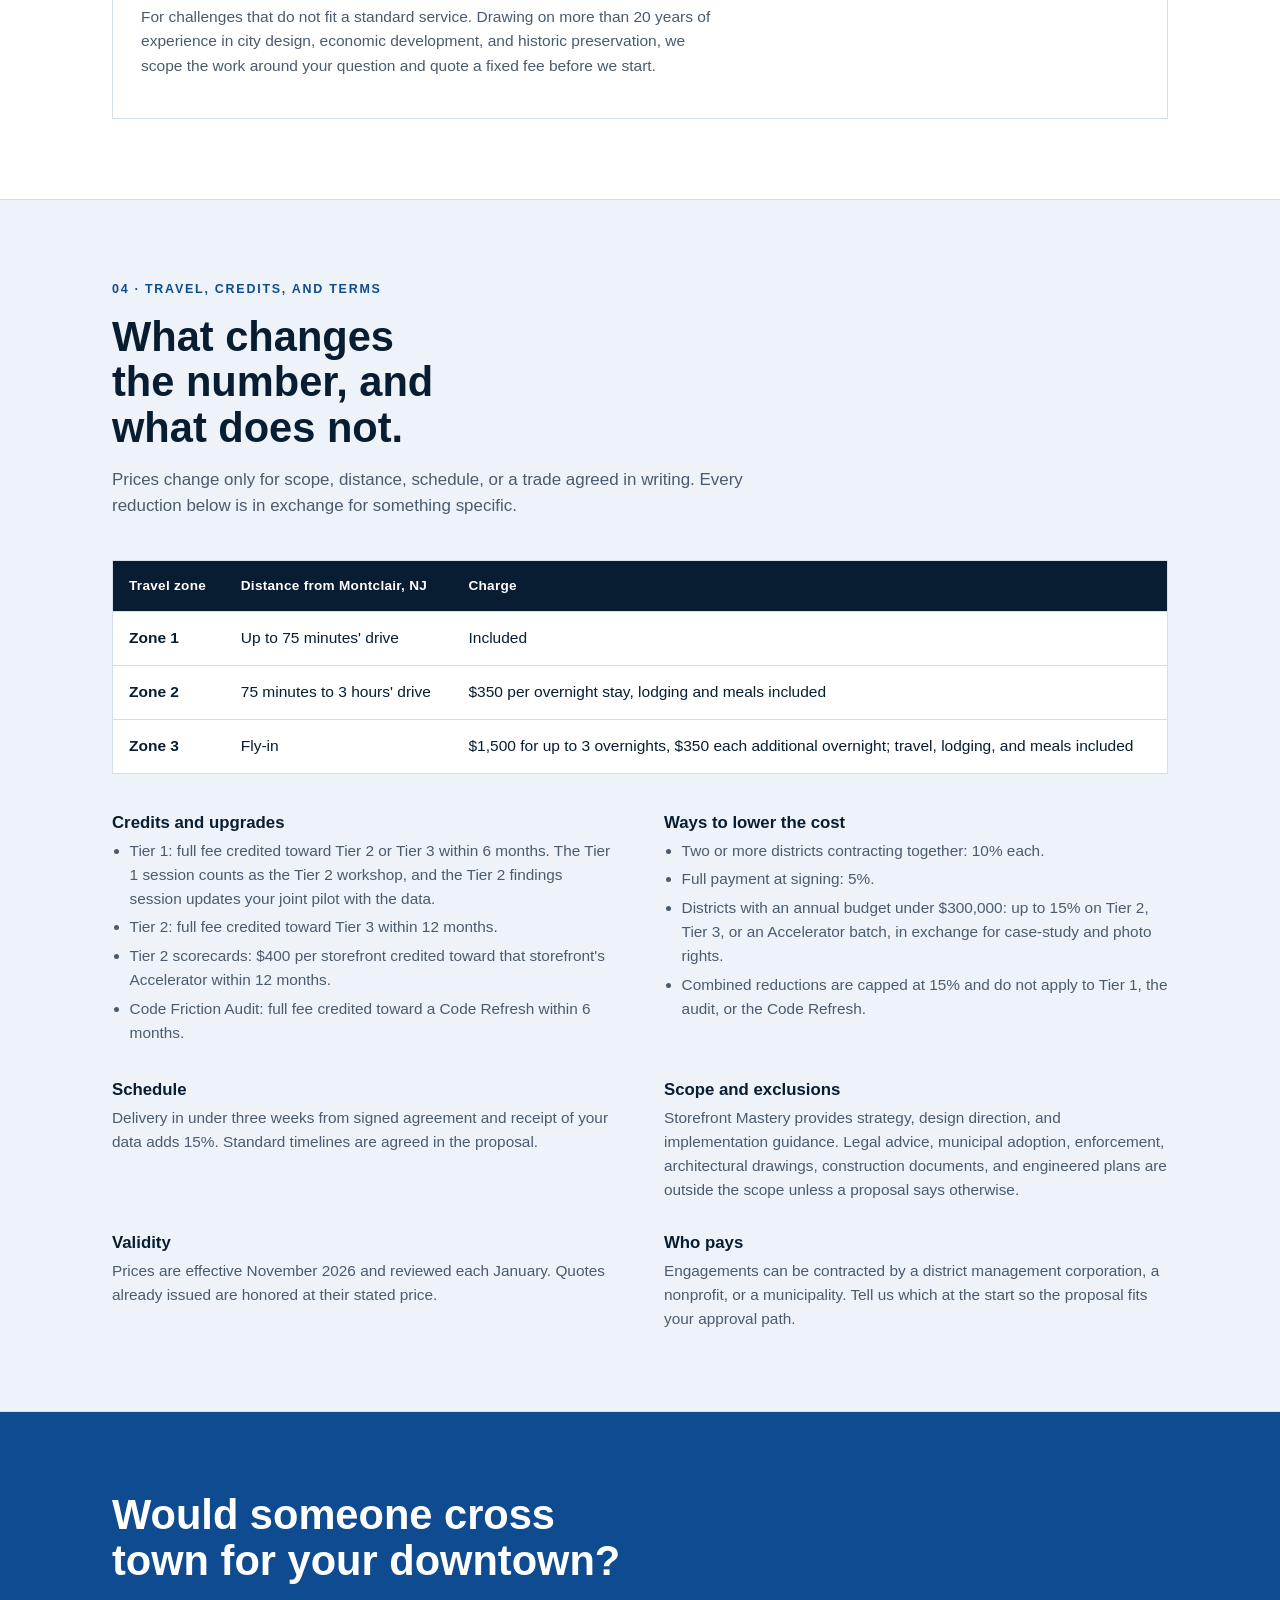
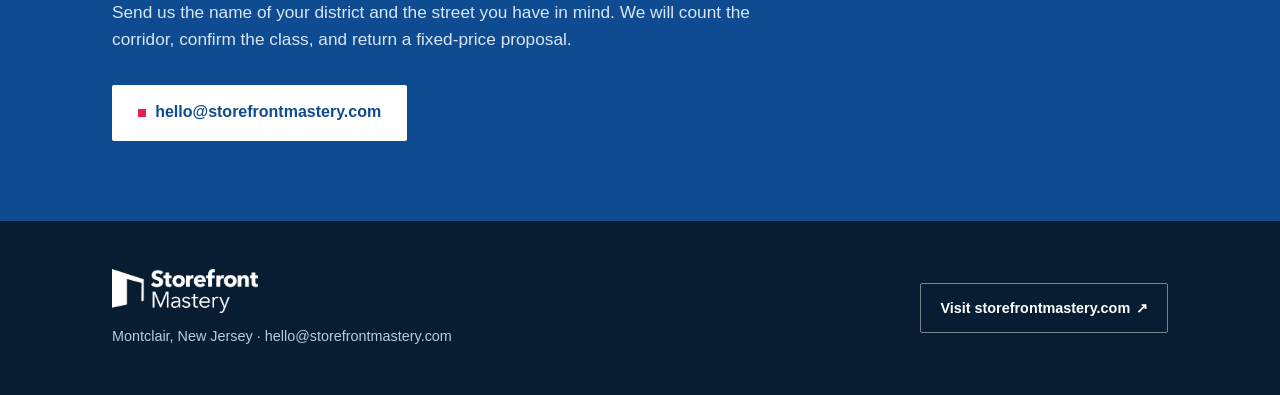
==== commit c9d8fa69: "Accelerator pricing: $3,450 for 1-2, $3,250 for 3-8, $2,950 for 9+ Co-Authored-By: Claude Opus 5.5 <" ====
--- a/index.html
+++ b/index.html
@@ -314,14 +314,15 @@
     <p class="group">Businesses</p>
     <div class="services">
       <article class="svc wide">
-        <header><h3>Storefront Accelerator</h3><span class="p">from $3,250 per storefront</span></header>
+        <header><h3>Storefront Accelerator</h3><span class="p">from $2,950 per storefront</span></header>
         <p>One document per business that takes a storefront from diagnosis to a clear design direction: what the street sees today, the design and experience recommendations, and implementation guidelines that brief your contractor, sign maker, or fabricator on what to change and why. They produce the technical drawings, specifications, and pricing. Batch pricing applies when several storefronts are contracted together.</p>
         <div class="table-scroll" style="margin:0.5rem 0 0.75rem">
           <table>
             <thead><tr><th>Storefronts in one contract</th><th class="num">Price per storefront</th><th class="num">Example</th></tr></thead>
             <tbody>
-              <tr><th data-label="Storefronts in one contract">1 to 9</th><td class="num price" data-label="Price per storefront">$3,450</td><td class="num" data-label="Example">5 storefronts: $17,250</td></tr>
-              <tr><th data-label="Storefronts in one contract">10 or more</th><td class="num price" data-label="Price per storefront">$3,250</td><td class="num" data-label="Example">10 storefronts: $32,500</td></tr>
+              <tr><th data-label="Storefronts in one contract">1 or 2</th><td class="num price" data-label="Price per storefront">$3,450</td><td class="num" data-label="Example">2 storefronts: $6,900</td></tr>
+              <tr><th data-label="Storefronts in one contract">3 to 8</th><td class="num price" data-label="Price per storefront">$3,250</td><td class="num" data-label="Example">5 storefronts: $16,250</td></tr>
+              <tr><th data-label="Storefronts in one contract">9 or more</th><td class="num price" data-label="Price per storefront">$2,950</td><td class="num" data-label="Example">10 storefronts: $29,500</td></tr>
             </tbody>
           </table>
         </div>
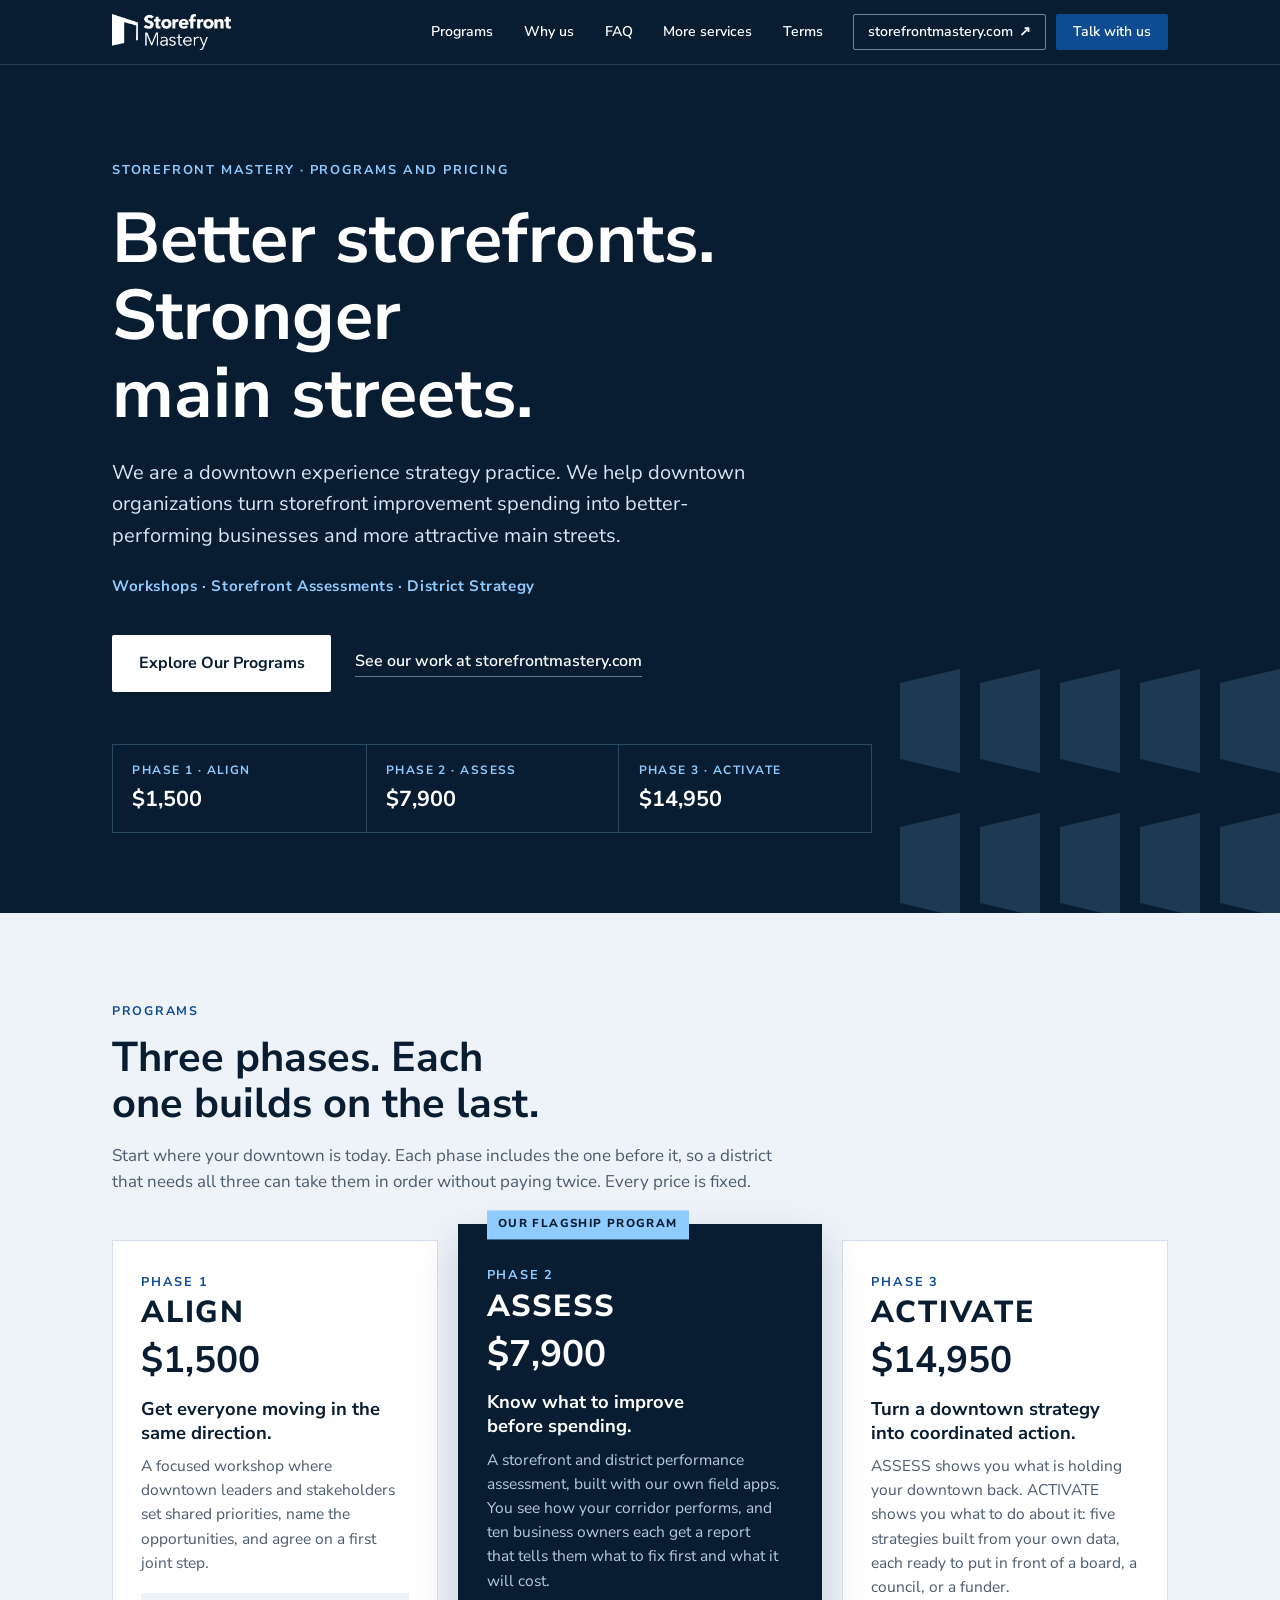
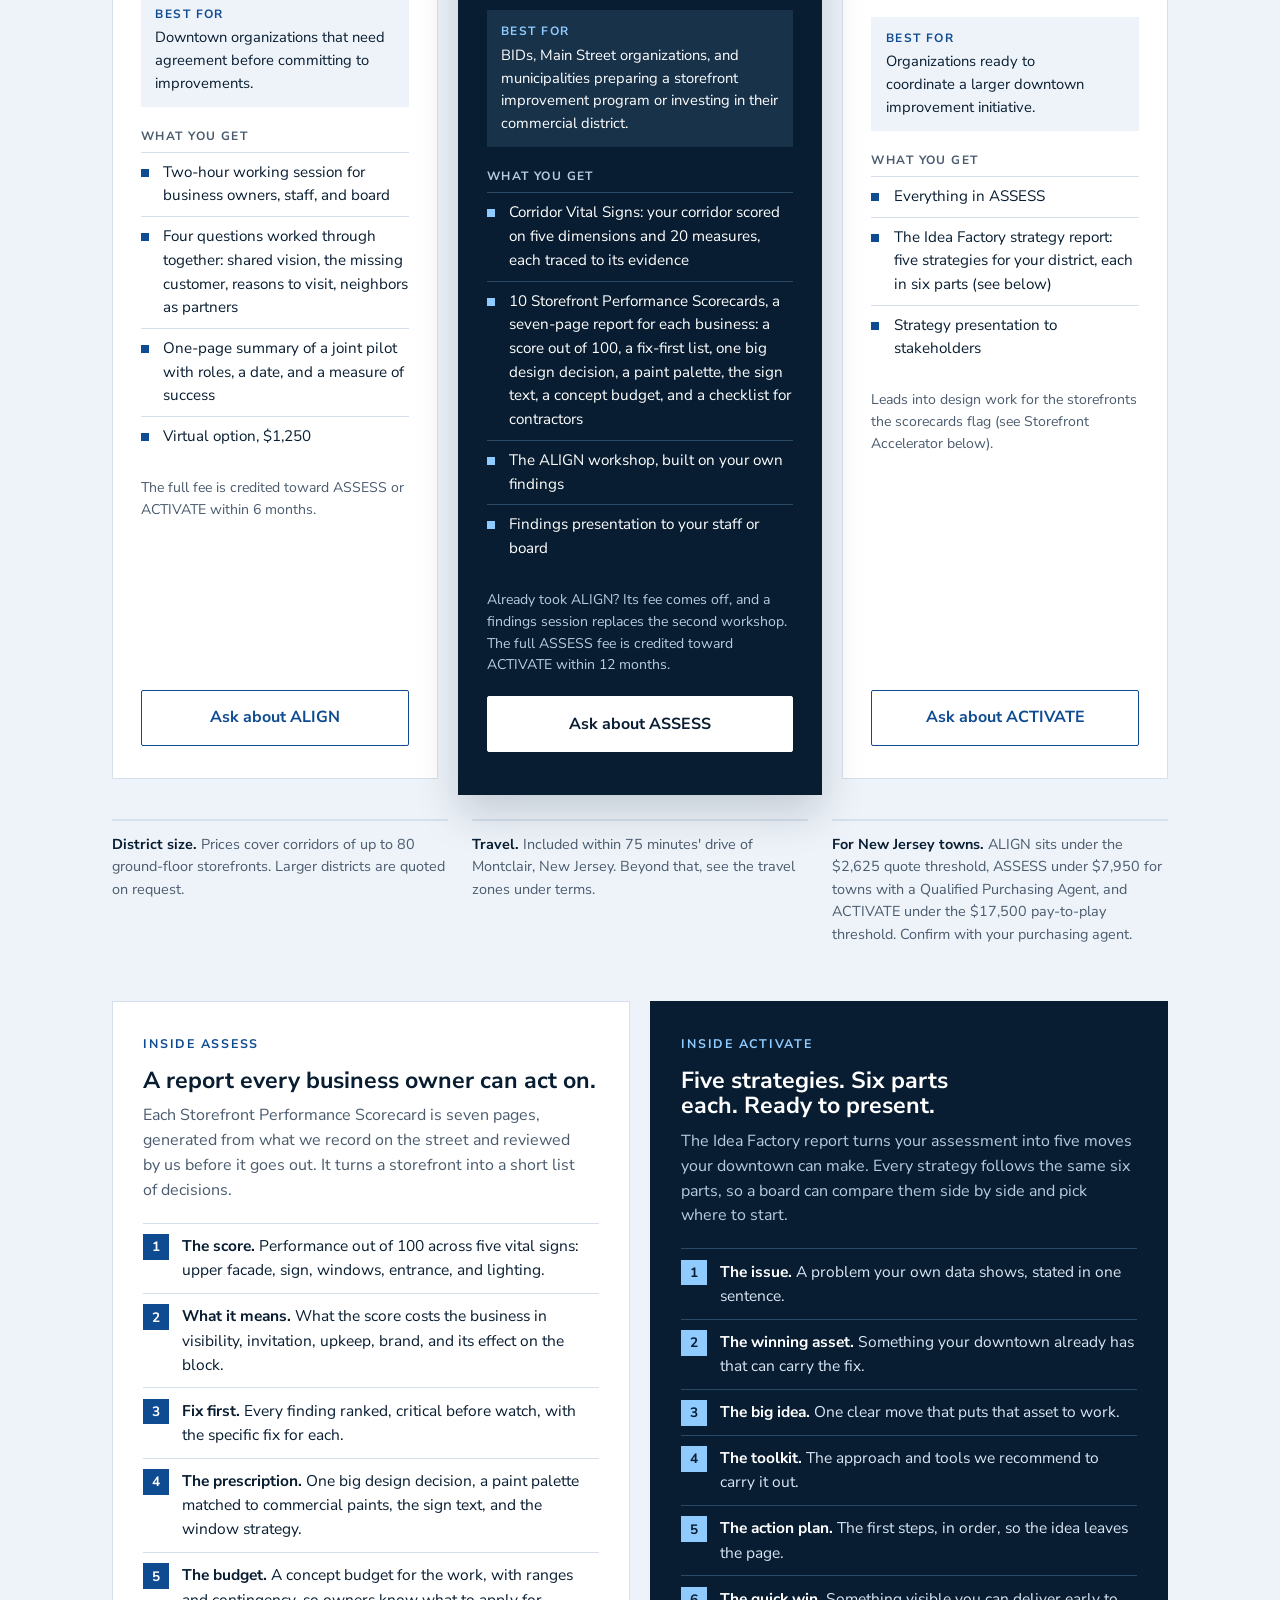
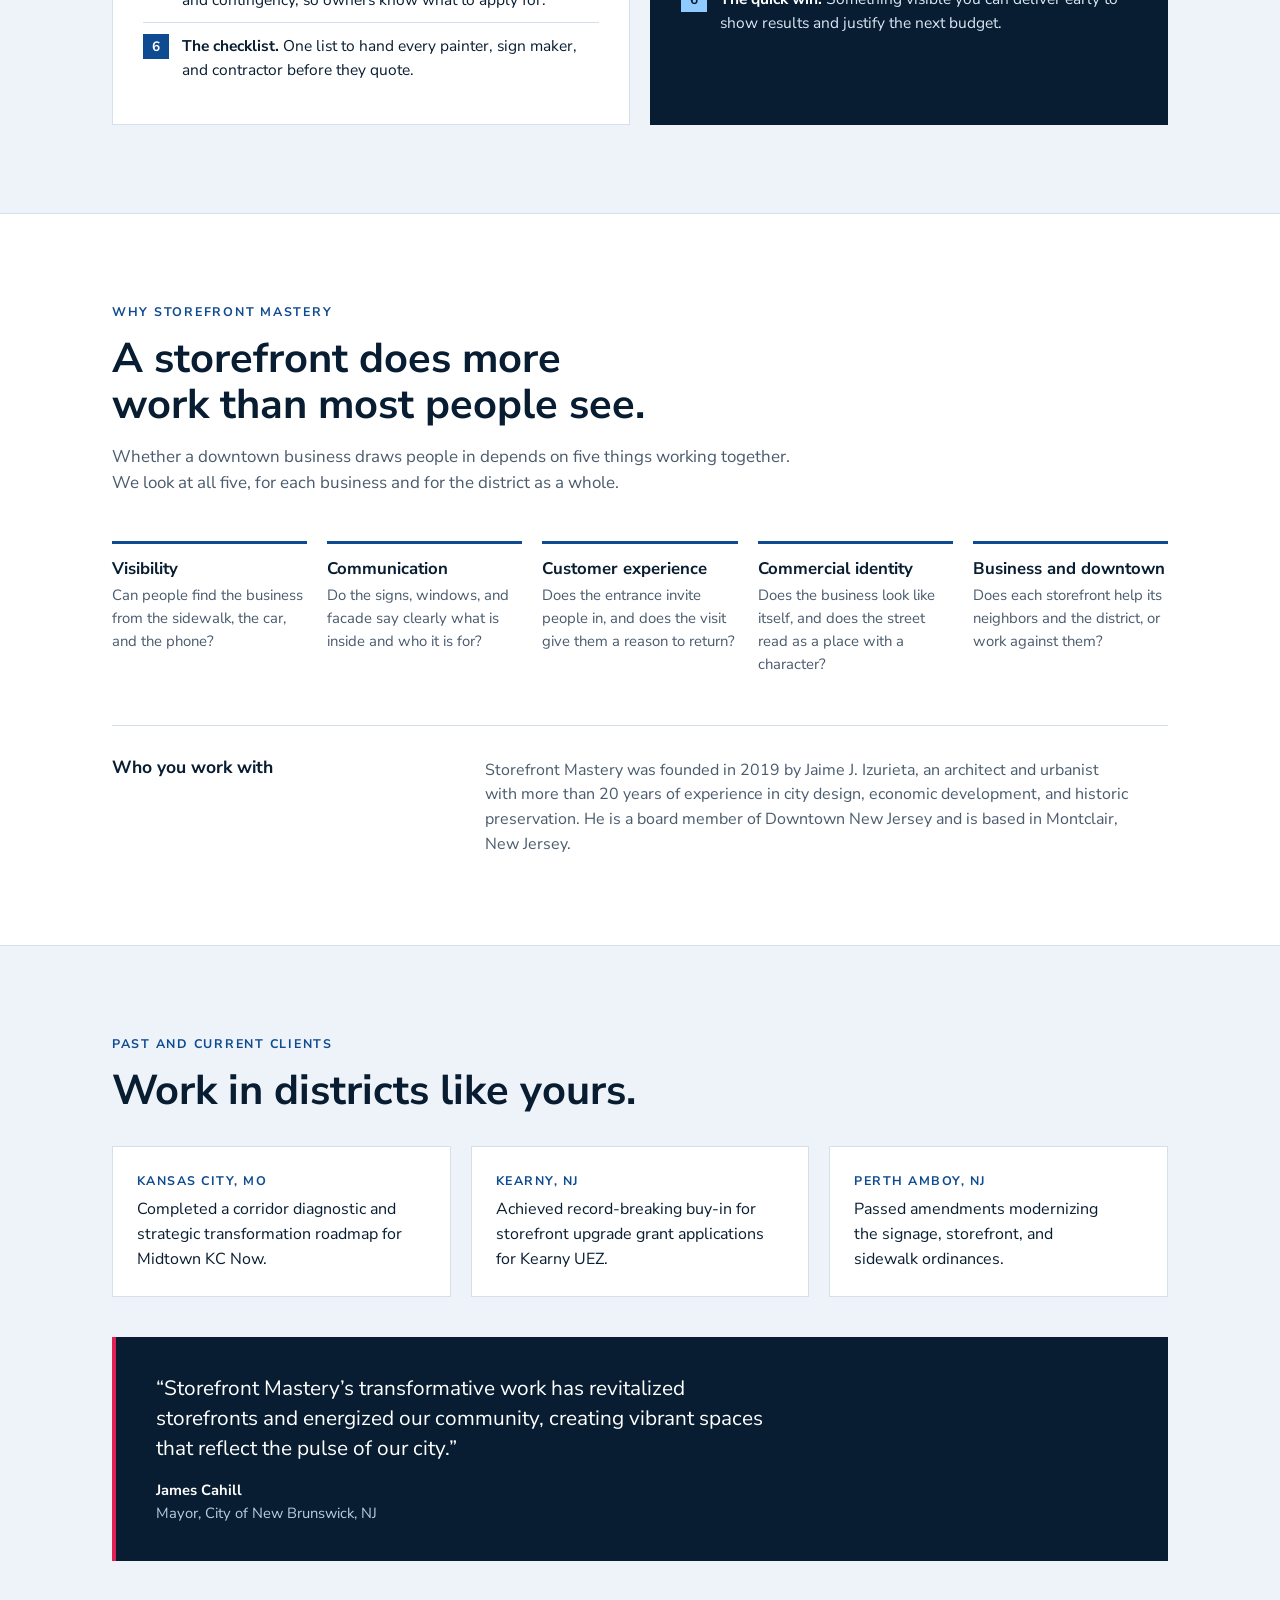
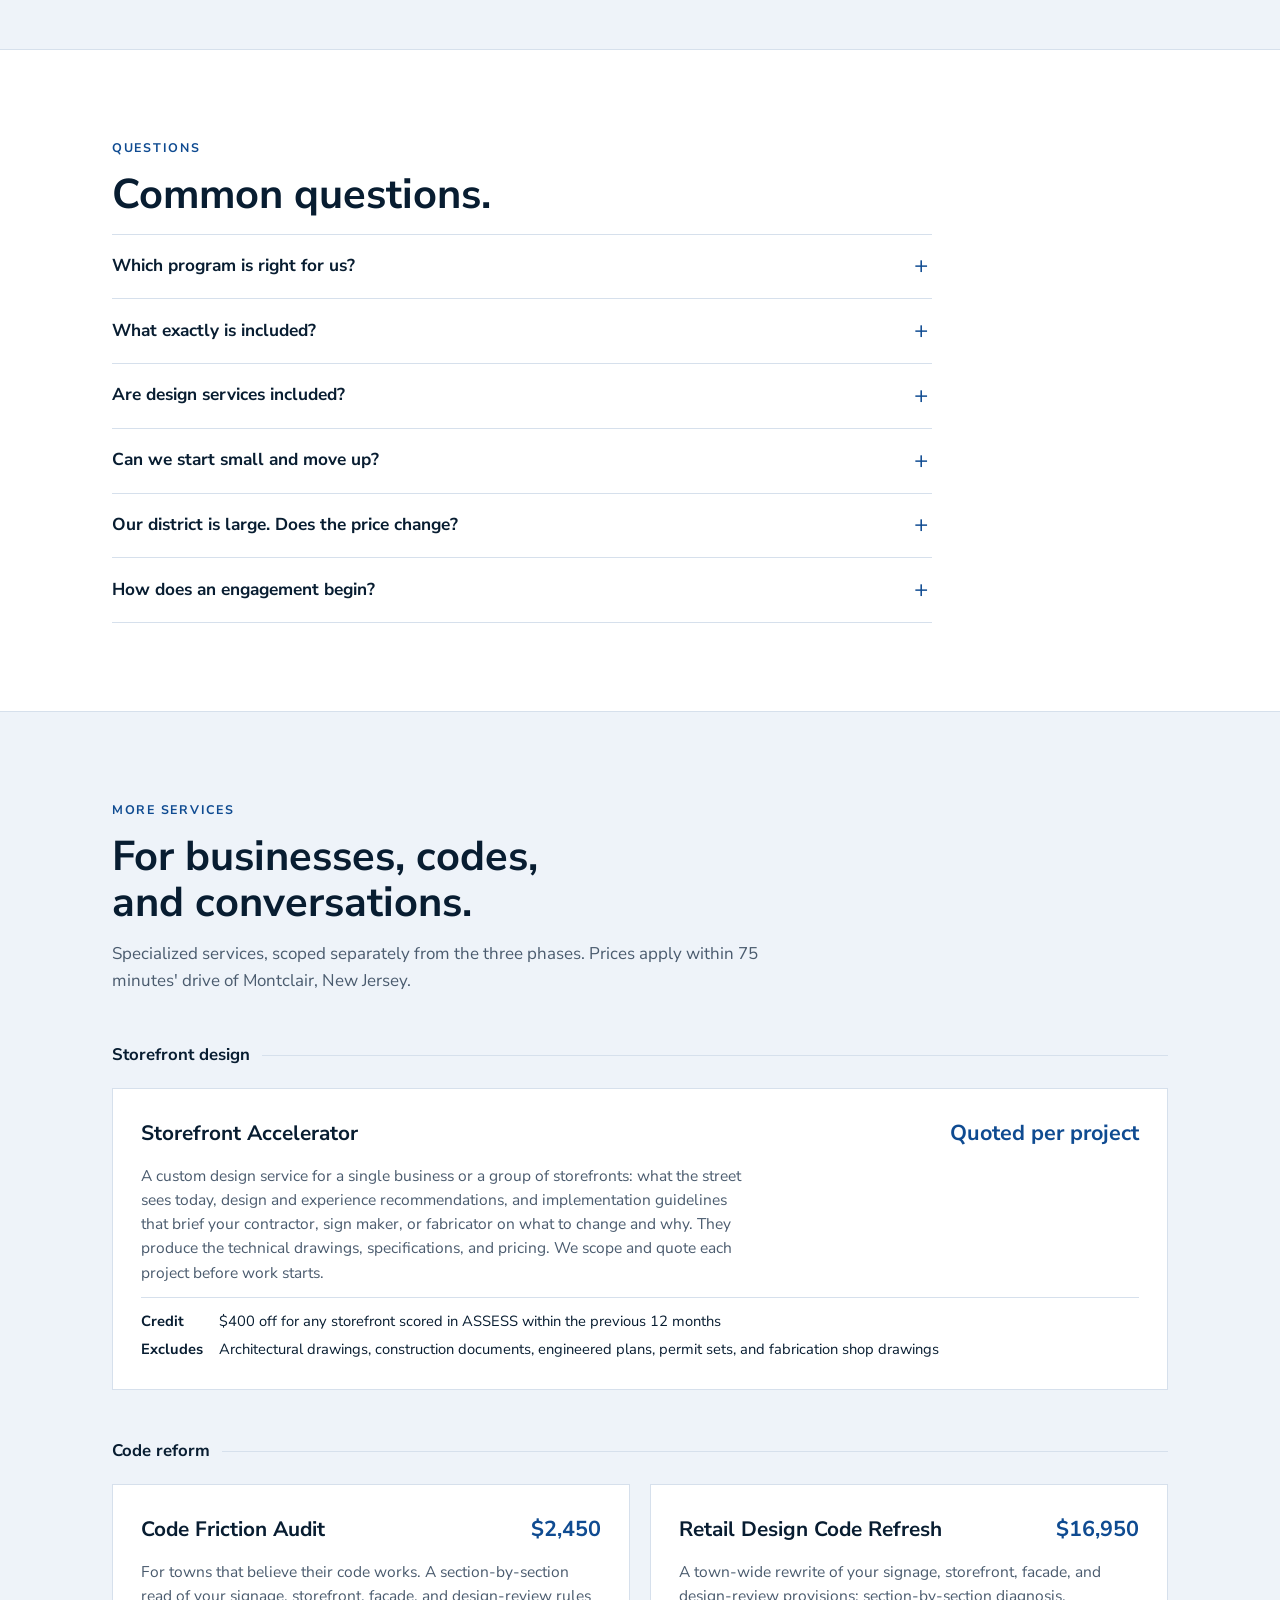
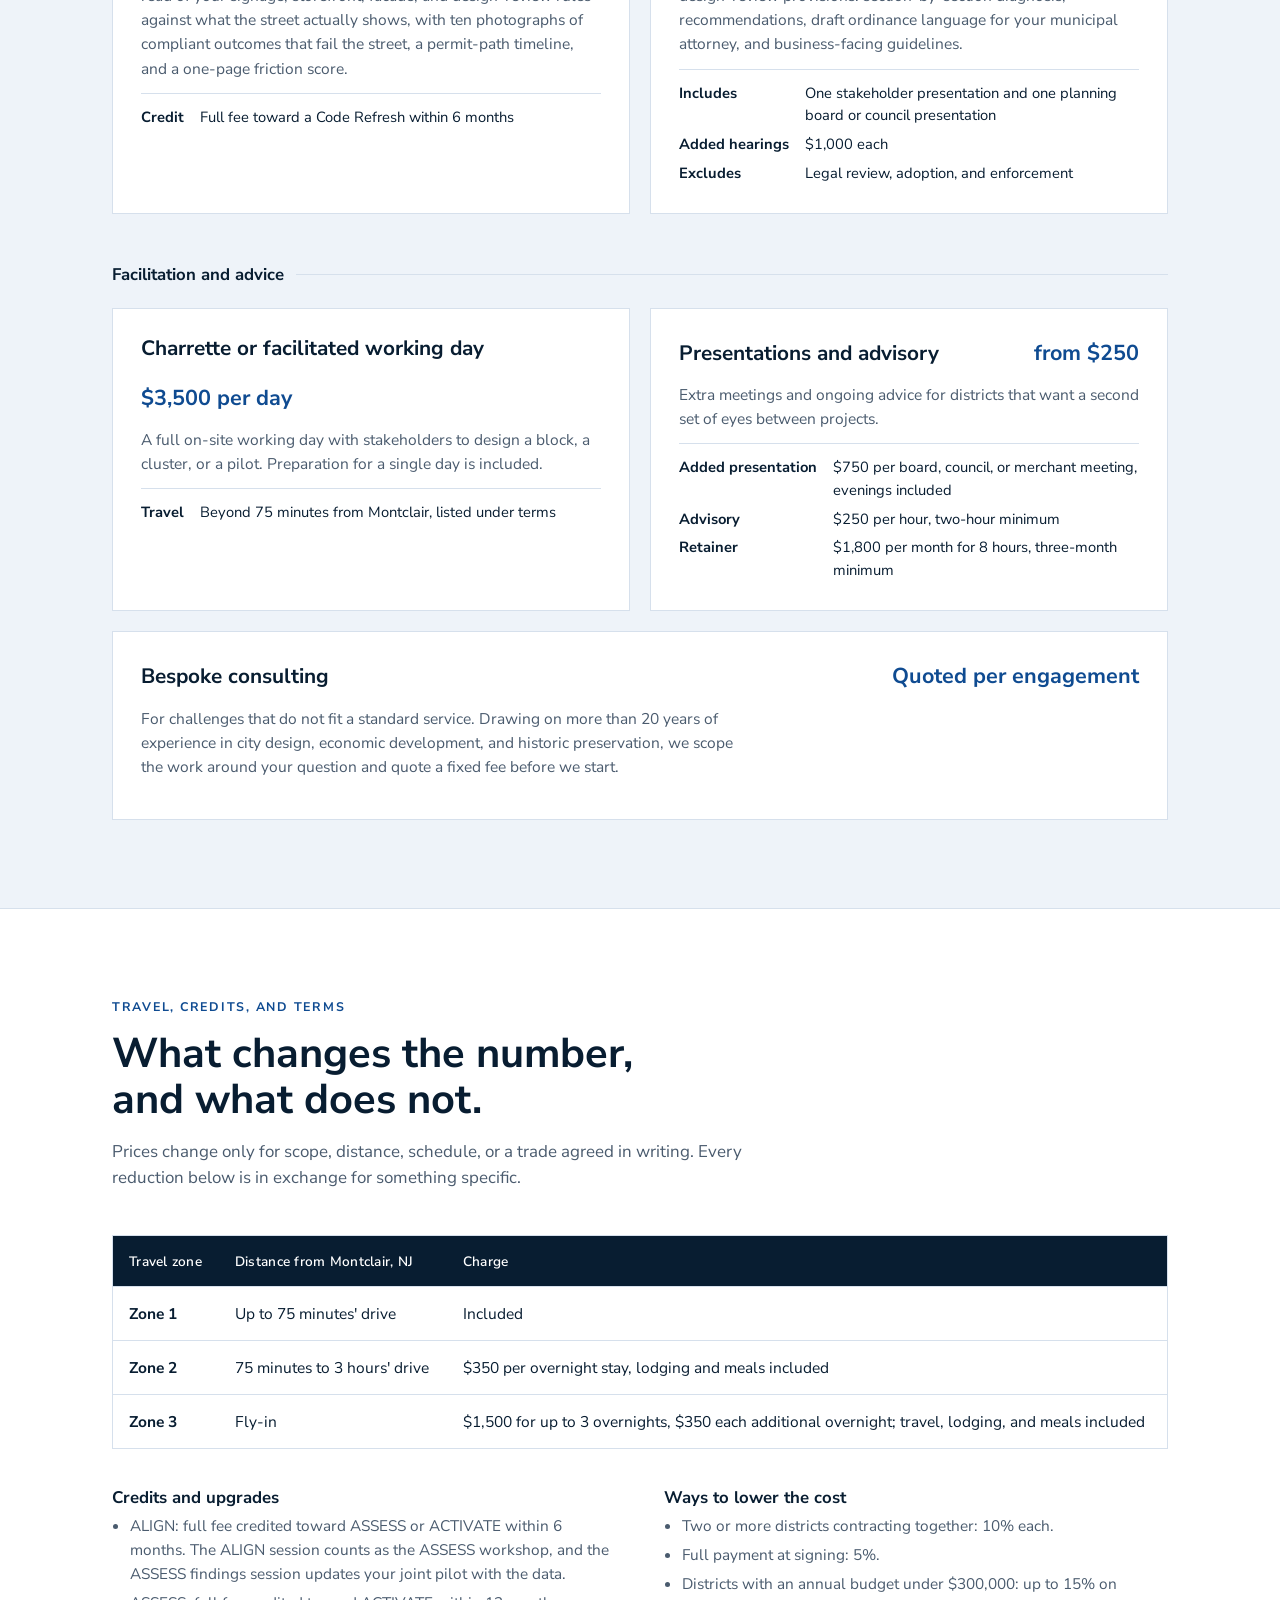
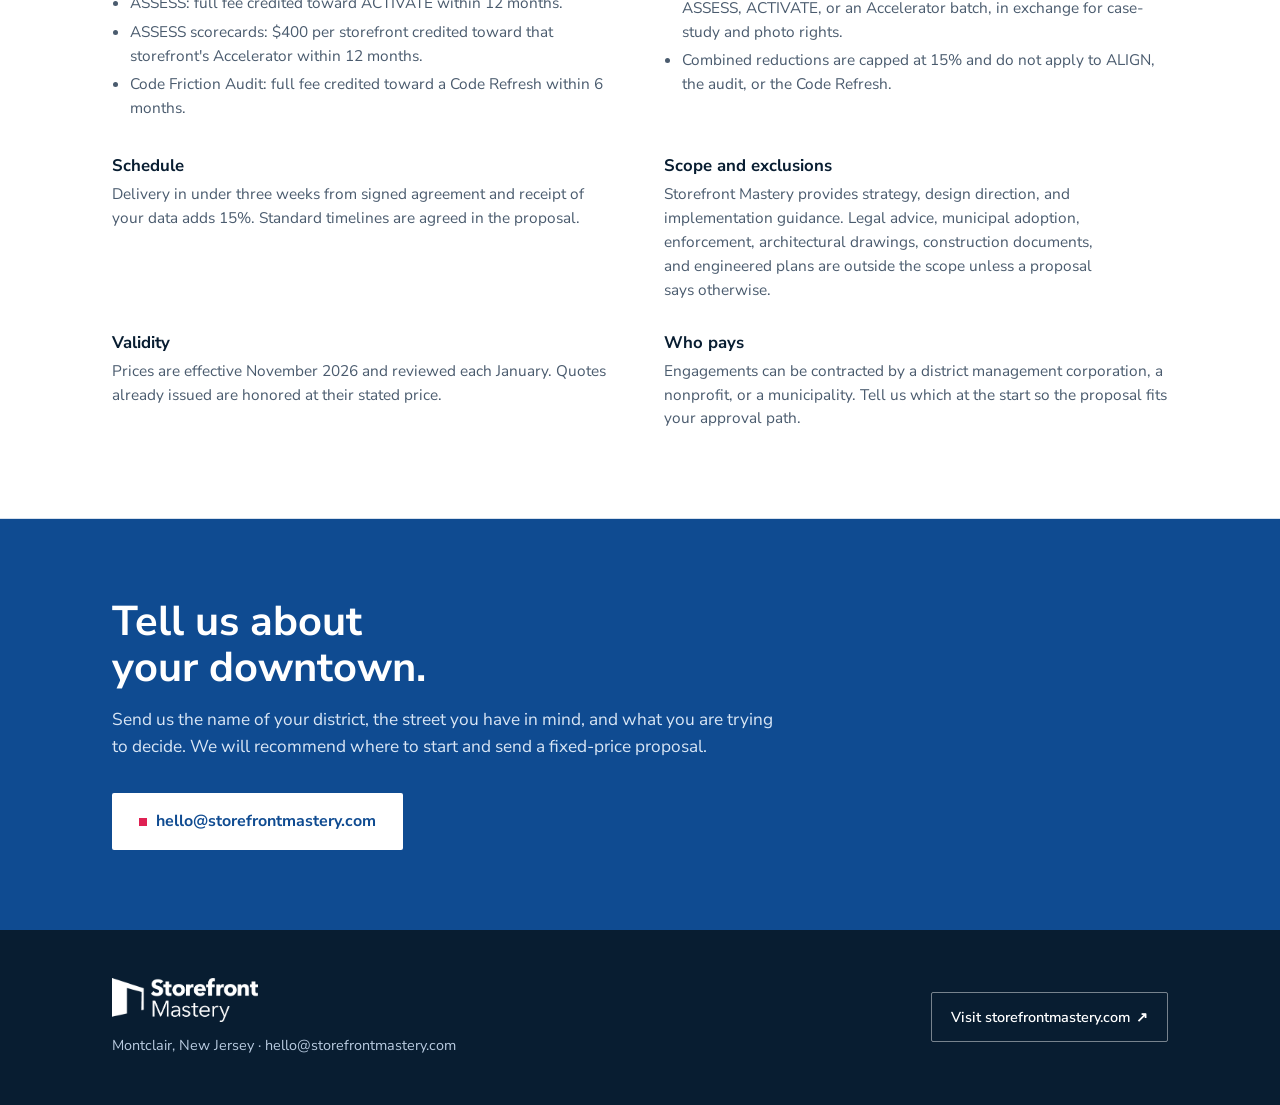
==== commit 41bef551: "Rebuild pricing page around ALIGN, ASSESS, ACTIVATE New hero, three phases with ASSESS as the flagsh" ====
--- a/index.html
+++ b/index.html
@@ -3,13 +3,17 @@
 <head>
 <meta charset="UTF-8">
 <meta name="viewport" content="width=device-width, initial-scale=1.0">
-<title>Pricing schedule | Storefront Mastery</title>
-<meta name="description" content="Fixed prices for every Storefront Mastery service: corridor diagnostics, storefront scorecards, strategy, Storefront Accelerators, and retail design code work.">
+<title>Programs and pricing | Storefront Mastery</title>
+<meta name="description" content="Three phases for downtown organizations: ALIGN ($1,500), ASSESS ($7,900), and ACTIVATE ($14,950). Workshops, storefront assessments, and district strategy from Storefront Mastery.">
+<link rel="preconnect" href="https://fonts.googleapis.com">
+<link rel="preconnect" href="https://fonts.gstatic.com" crossorigin>
+<link href="https://fonts.googleapis.com/css2?family=Nunito+Sans:opsz,wght@6..12,400;6..12,600;6..12,700;6..12,800&display=swap" rel="stylesheet">
 <style>
 *, *::before, *::after { box-sizing: border-box; margin: 0; padding: 0; }
 :root {
   --blue: #0F4B91;
   --navy: #081D31;
+  --navy-2: #0E2C4A;
   --window: #8FCBFF;
   --signal: #0089FF;
   --red: #DF2153;
@@ -18,7 +22,7 @@
   --ink: #081D31;
   --muted: #4A5B6E;
   --rule: #D6E0EC;
-  --font: "Avenir Next", "Avenir", "Segoe UI", "Helvetica Neue", Arial, sans-serif;
+  --font: "Avenir Next", "Avenir", "Nunito Sans", "Segoe UI", "Helvetica Neue", Arial, sans-serif;
 }
 html { scroll-behavior: smooth; }
 body {
@@ -36,11 +40,7 @@
 .wrap { max-width: 1120px; margin: 0 auto; padding: 0 2rem; }
 
 /* nav */
-header.top {
-  position: sticky; top: 0; z-index: 10;
-  background: var(--navy);
-  border-bottom: 1px solid rgba(143,203,255,0.18);
-}
+header.top { position: sticky; top: 0; z-index: 10; background: var(--navy); border-bottom: 1px solid rgba(143,203,255,0.18); }
 .top .wrap { display: flex; align-items: center; justify-content: space-between; height: 64px; gap: 1rem; }
 .logo { display: flex; align-items: center; flex: none; }
 .logo img { height: 36px; width: auto; display: block; }
@@ -53,32 +53,111 @@
 .top .cta:hover { background: var(--signal); border-color: var(--signal); color: #fff; }
 .arrow { display: inline-block; margin-left: 0.35rem; }
 
-/* intro */
-.intro { background: var(--navy); color: #fff; padding: 5.5rem 0 4.5rem; position: relative; overflow: hidden; }
-.intro .kicker { color: var(--window); font-size: 0.8rem; font-weight: 700; letter-spacing: 0.14em; text-transform: uppercase; margin-bottom: 1.25rem; }
-.intro h1 { font-size: clamp(2.4rem, 5.4vw, 4.2rem); max-width: 14ch; margin-bottom: 1.5rem; }
-.intro .lede { font-size: 1.2rem; color: #D9E6F5; margin-bottom: 1.1rem; }
-.intro p + p { color: #B9CBE0; margin-bottom: 0.9rem; }
-.intro .doors { position: absolute; right: -40px; bottom: -30px; width: 420px; opacity: 0.16; pointer-events: none; }
-.onpage { margin-top: 3rem; display: grid; grid-template-columns: repeat(auto-fit, minmax(190px, 1fr)); gap: 1px; background: rgba(143,203,255,0.25); border: 1px solid rgba(143,203,255,0.25); max-width: 900px; }
-.onpage a { background: var(--navy); color: #fff; text-decoration: none; padding: 1rem 1.1rem; display: block; }
-.onpage a:hover { background: #0E2C4A; }
-.onpage small { display: block; color: var(--window); font-size: 0.75rem; font-weight: 700; letter-spacing: 0.1em; text-transform: uppercase; margin-bottom: 0.25rem; }
-.onpage strong { font-weight: 600; font-size: 0.98rem; }
+/* hero */
+.hero { background: var(--navy); color: #fff; padding: 6rem 0 5rem; position: relative; overflow: hidden; }
+.hero .kicker { color: var(--window); font-size: 0.8rem; font-weight: 700; letter-spacing: 0.14em; text-transform: uppercase; margin-bottom: 1.25rem; }
+.hero h1 { font-size: clamp(2.4rem, 6vw, 4.4rem); max-width: 17ch; margin-bottom: 1.5rem; }
+.hero .lede { font-size: 1.25rem; color: #D9E6F5; margin-bottom: 1.5rem; max-width: 56ch; }
+.hero .services-line { font-size: 0.95rem; font-weight: 700; color: var(--window); letter-spacing: 0.04em; margin-bottom: 2.25rem; }
+.hero .actions { display: flex; flex-wrap: wrap; gap: 1rem 1.5rem; align-items: center; }
+.btn { display: inline-block; font-weight: 700; padding: 0.95rem 1.6rem; text-decoration: none; border-radius: 2px; border: 1px solid transparent; }
+.btn-primary { background: #fff; color: var(--navy); }
+.btn-primary:hover { background: var(--window); }
+.hero .quiet { color: #fff; font-weight: 600; text-decoration: none; border-bottom: 1px solid rgba(255,255,255,0.4); padding-bottom: 2px; }
+.hero .quiet:hover { border-color: #fff; }
+.hero .doors { position: absolute; right: -40px; bottom: -30px; width: 420px; opacity: 0.16; pointer-events: none; }
+.hero .prices { margin-top: 3.25rem; display: grid; grid-template-columns: repeat(3, minmax(0, 1fr)); max-width: 760px; border: 1px solid rgba(143,203,255,0.25); }
+.hero .prices a { color: #fff; text-decoration: none; padding: 1rem 1.2rem; display: block; }
+.hero .prices a + a { border-left: 1px solid rgba(143,203,255,0.25); }
+.hero .prices a:hover { background: var(--navy-2); }
+.hero .prices small { display: block; color: var(--window); font-size: 0.75rem; font-weight: 700; letter-spacing: 0.12em; text-transform: uppercase; margin-bottom: 0.2rem; }
+.hero .prices strong { font-size: 1.35rem; font-weight: 700; }
 
 /* sections */
-section { padding: 5rem 0; border-bottom: 1px solid var(--rule); }
+section { padding: 5.5rem 0; border-bottom: 1px solid var(--rule); scroll-margin-top: 64px; }
 section.mist { background: var(--mist); }
 .label { color: var(--blue); font-size: 0.78rem; font-weight: 700; letter-spacing: 0.14em; text-transform: uppercase; margin-bottom: 0.9rem; }
 h2 { font-size: clamp(1.8rem, 3.4vw, 2.6rem); margin-bottom: 1rem; max-width: 22ch; }
-.sub { color: var(--muted); font-size: 1.06rem; margin-bottom: 2.5rem; }
+.sub { color: var(--muted); font-size: 1.06rem; margin-bottom: 2.75rem; }
 h3 { font-size: 1.3rem; margin-bottom: 0.4rem; }
-
-/* how it works */
-.steps { display: grid; grid-template-columns: repeat(3, 1fr); gap: 1.5rem; }
-.step { border-top: 3px solid var(--blue); padding-top: 1.1rem; }
-.step .n { font-weight: 700; color: var(--blue); font-size: 0.9rem; margin-bottom: 0.3rem; }
-.step p { color: var(--muted); font-size: 0.97rem; }
+.note { color: var(--muted); font-size: 0.9rem; margin-top: 1rem; }
+
+/* program cards */
+.programs { display: grid; grid-template-columns: 1fr 1.12fr 1fr; gap: 1.25rem; align-items: stretch; }
+.prog { background: #fff; border: 1px solid var(--rule); padding: 2rem 1.75rem; display: flex; flex-direction: column; }
+.prog .num { font-size: 0.8rem; font-weight: 700; letter-spacing: 0.14em; text-transform: uppercase; color: var(--blue); margin-bottom: 0.3rem; }
+.prog .name { font-size: 1.9rem; font-weight: 800; letter-spacing: 0.06em; line-height: 1; margin-bottom: 0.9rem; }
+.prog .amt { font-size: 2.3rem; font-weight: 700; line-height: 1; margin-bottom: 1.1rem; }
+.prog .outcome { font-size: 1.15rem; font-weight: 700; line-height: 1.3; margin-bottom: 0.6rem; }
+.prog .desc { color: var(--muted); font-size: 0.97rem; margin-bottom: 1.1rem; }
+.prog .best { font-size: 0.92rem; background: var(--mist); padding: 0.75rem 0.9rem; margin-bottom: 1.25rem; }
+.prog .best b { display: block; font-size: 0.75rem; letter-spacing: 0.12em; text-transform: uppercase; color: var(--blue); margin-bottom: 0.15rem; }
+.prog h4 { font-size: 0.75rem; letter-spacing: 0.12em; text-transform: uppercase; color: var(--muted); margin-bottom: 0.4rem; }
+.prog ul { list-style: none; margin-bottom: 1.25rem; }
+.prog li { padding: 0.5rem 0 0.5rem 1.4rem; border-top: 1px solid var(--rule); position: relative; font-size: 0.95rem; }
+.prog li::before { content: ""; position: absolute; left: 0; top: 1rem; width: 8px; height: 8px; background: var(--blue); }
+.prog .credit { color: var(--muted); font-size: 0.88rem; margin-bottom: 1.25rem; }
+.prog .go { margin-top: auto; display: block; text-align: center; font-weight: 700; text-decoration: none; padding: 0.9rem 1rem; border: 1.5px solid var(--blue); color: var(--blue); border-radius: 2px; }
+.prog .go:hover { background: var(--blue); color: #fff; }
+.prog.feature { background: var(--navy); border-color: var(--navy); color: #fff; box-shadow: 0 18px 40px rgba(8,29,49,0.18); margin: -1rem 0; padding-top: 2.6rem; padding-bottom: 2.6rem; position: relative; }
+.prog.feature .flag { position: absolute; top: 0; left: 1.75rem; transform: translateY(-50%); background: var(--window); color: var(--navy); font-size: 0.72rem; font-weight: 800; letter-spacing: 0.12em; text-transform: uppercase; padding: 0.35rem 0.7rem; }
+.prog.feature .num { color: var(--window); }
+.prog.feature .desc, .prog.feature .credit, .prog.feature h4 { color: #B9CBE0; }
+.prog.feature .best { background: rgba(143,203,255,0.12); }
+.prog.feature .best b { color: var(--window); }
+.prog.feature li { border-color: rgba(143,203,255,0.25); }
+.prog.feature li::before { background: var(--window); }
+.prog.feature .go { background: #fff; color: var(--navy); border-color: #fff; }
+.prog.feature .go:hover { background: var(--window); border-color: var(--window); }
+.prog-notes { margin-top: 2.5rem; display: grid; grid-template-columns: repeat(3, 1fr); gap: 1.5rem; }
+.prog-notes p { color: var(--muted); font-size: 0.9rem; border-top: 2px solid var(--rule); padding-top: 0.75rem; }
+.prog-notes b { color: var(--ink); }
+
+/* inside */
+.inside { margin-top: 3.5rem; display: grid; grid-template-columns: 1fr 1fr; gap: 1.25rem; }
+.inside-block { background: #fff; border: 1px solid var(--rule); padding: 2rem 1.9rem; }
+.inside-block h3 { font-size: 1.45rem; margin-bottom: 0.6rem; }
+.inside-block > p { color: var(--muted); margin-bottom: 1.25rem; }
+.inside-block > p.label { color: var(--blue); margin-bottom: 0.9rem; }
+.inside-block.dark { background: var(--navy); color: #fff; border-color: var(--navy); }
+.inside-block.dark > p.label { color: var(--window); }
+.inside-block.dark > p { color: #B9CBE0; }
+.anatomy { list-style: none; counter-reset: a; }
+.anatomy li { counter-increment: a; position: relative; padding: 0.65rem 0 0.65rem 2.4rem; border-top: 1px solid var(--rule); font-size: 0.97rem; }
+.anatomy li::before { content: counter(a); position: absolute; left: 0; top: 0.65rem; width: 1.6rem; height: 1.6rem; display: grid; place-items: center; background: var(--blue); color: #fff; font-weight: 700; font-size: 0.85rem; }
+.inside-block.dark .anatomy li { border-color: rgba(143,203,255,0.25); color: #D9E6F5; }
+.inside-block.dark .anatomy li b { color: #fff; }
+.inside-block.dark .anatomy li::before { background: var(--window); color: var(--navy); }
+
+/* why */
+.why { display: grid; grid-template-columns: repeat(5, 1fr); gap: 1.25rem; margin-bottom: 3rem; }
+.why div { border-top: 3px solid var(--blue); padding-top: 1rem; }
+.why h3 { font-size: 1.05rem; margin-bottom: 0.35rem; }
+.why p { color: var(--muted); font-size: 0.93rem; }
+.founder { display: grid; grid-template-columns: 1fr 2fr; gap: 2rem; border-top: 1px solid var(--rule); padding-top: 2rem; }
+.founder h3 { font-size: 1.1rem; }
+.founder p { color: var(--muted); }
+
+/* proof */
+.proof { display: grid; grid-template-columns: repeat(3, 1fr); gap: 1.25rem; margin: 2rem 0 2.5rem; }
+.case { background: #fff; border: 1px solid var(--rule); padding: 1.5rem; }
+.case .place { font-size: 0.78rem; font-weight: 700; letter-spacing: 0.12em; text-transform: uppercase; color: var(--blue); margin-bottom: 0.4rem; }
+.case p { font-size: 1rem; }
+blockquote.quote { background: var(--navy); color: #fff; padding: 2.25rem 2.5rem; border-left: 4px solid var(--red); }
+blockquote.quote p { font-size: 1.3rem; line-height: 1.45; margin-bottom: 1rem; max-width: 52ch; }
+blockquote.quote footer { background: none; padding: 0; color: #B9CBE0; font-size: 0.92rem; }
+blockquote.quote footer b { color: #fff; display: block; }
+
+/* faq */
+.faq { max-width: 820px; }
+.faq details { border-top: 1px solid var(--rule); }
+.faq details:last-child { border-bottom: 1px solid var(--rule); }
+.faq summary { cursor: pointer; list-style: none; padding: 1.15rem 2.5rem 1.15rem 0; font-weight: 700; font-size: 1.08rem; position: relative; }
+.faq summary::-webkit-details-marker { display: none; }
+.faq summary::after { content: "+"; position: absolute; right: 0.25rem; top: 50%; transform: translateY(-50%); font-size: 1.5rem; font-weight: 400; color: var(--blue); }
+.faq details[open] summary::after { content: "–"; }
+.faq .a { padding: 0 0 1.25rem; color: var(--muted); }
+.faq .a p + p { margin-top: 0.6rem; }
 
 /* tables */
 .table-scroll { overflow-x: auto; -webkit-overflow-scrolling: touch; border: 1px solid var(--rule); background: #fff; }
@@ -89,34 +168,6 @@
 td.num, th.num { text-align: right; white-space: nowrap; }
 td.price { font-weight: 700; color: var(--blue); }
 tbody th { font-weight: 700; }
-tbody th small { display: block; font-weight: 400; color: var(--muted); font-size: 0.85rem; margin-top: 0.15rem; }
-.note { color: var(--muted); font-size: 0.9rem; margin-top: 1rem; }
-
-/* ladders */
-.ladders { display: grid; gap: 1rem; margin-bottom: 2rem; }
-.ladder { display: grid; grid-template-columns: 220px 1fr; gap: 1.5rem; align-items: center; border: 1px solid var(--rule); padding: 1.1rem 1.25rem; }
-.track { font-weight: 700; font-size: 1.05rem; line-height: 1.25; }
-.track small { display: block; font-weight: 400; color: var(--muted); font-size: 0.88rem; }
-.ladder ol { list-style: none; display: flex; flex-wrap: wrap; gap: 0.5rem 0; align-items: stretch; }
-.ladder li { display: flex; flex-direction: column; justify-content: center; background: var(--mist); padding: 0.6rem 0.9rem; min-width: 150px; }
-.ladder li + li { margin-left: 1.9rem; position: relative; }
-.ladder li + li::before { content: "→"; position: absolute; left: -1.45rem; top: 50%; transform: translateY(-50%); color: var(--blue); font-weight: 700; }
-.ladder li span { font-size: 0.85rem; color: var(--muted); }
-.ladder li b { font-size: 1.1rem; color: var(--blue); }
-.explain { font-size: 1.04rem; }
-
-/* tier cards */
-.tiers { display: grid; grid-template-columns: repeat(3, 1fr); gap: 1.25rem; margin-bottom: 2.5rem; }
-.tier { background: #fff; border: 1px solid var(--rule); padding: 1.75rem; display: flex; flex-direction: column; }
-.tier.feature { border: 2px solid var(--blue); }
-.tier .tname { font-size: 0.8rem; font-weight: 700; letter-spacing: 0.12em; text-transform: uppercase; color: var(--blue); margin-bottom: 0.4rem; }
-.tier h3 { margin-bottom: 0.7rem; }
-.tier .from { font-size: 0.85rem; color: var(--muted); }
-.tier .amt { font-size: 2.1rem; font-weight: 700; line-height: 1.1; margin-bottom: 1rem; }
-.tier ul { list-style: none; margin-bottom: 1rem; }
-.tier li { padding: 0.45rem 0 0.45rem 1.4rem; border-top: 1px solid var(--rule); position: relative; font-size: 0.95rem; }
-.tier li::before { content: ""; position: absolute; left: 0; top: 0.95rem; width: 8px; height: 8px; background: var(--blue); }
-.tier .for { margin-top: auto; color: var(--muted); font-size: 0.9rem; }
 
 /* service cards */
 .services { display: grid; grid-template-columns: repeat(2, 1fr); gap: 1.25rem; }
@@ -126,7 +177,6 @@
 .svc p { color: var(--muted); font-size: 0.97rem; margin-bottom: 0.75rem; }
 .svc dl { display: grid; grid-template-columns: auto 1fr; gap: 0.35rem 1rem; font-size: 0.92rem; border-top: 1px solid var(--rule); padding-top: 0.75rem; }
 .svc dt { font-weight: 700; }
-.svc dd { color: var(--ink); }
 .svc.wide { grid-column: 1 / -1; }
 .group { max-width: none; margin: 3rem 0 1.25rem; font-size: 1.05rem; font-weight: 700; display: flex; align-items: center; gap: 0.75rem; }
 .group::after { content: ""; flex: 1; height: 1px; background: var(--rule); }
@@ -143,18 +193,19 @@
 .closing { background: var(--blue); color: #fff; padding: 5rem 0; border: 0; }
 .closing h2 { color: #fff; }
 .closing p { color: #D9E6F5; font-size: 1.08rem; margin-bottom: 2rem; }
-.closing .btn { display: inline-block; background: #fff; color: var(--blue); font-weight: 700; padding: 0.95rem 1.6rem; text-decoration: none; border-radius: 2px; }
+.closing .btn { background: #fff; color: var(--blue); }
 .closing .btn:hover { background: var(--navy); color: #fff; }
 .closing .btn .dot { display: inline-block; width: 8px; height: 8px; background: var(--red); margin-right: 0.6rem; vertical-align: middle; }
-footer { background: var(--navy); color: #B9CBE0; padding: 3rem 0; font-size: 0.9rem; }
-footer .wrap { display: flex; justify-content: space-between; align-items: center; gap: 1.5rem; flex-wrap: wrap; }
-footer img { height: 44px; width: auto; display: block; margin-bottom: 0.75rem; }
-footer a { color: #fff; font-weight: 600; text-decoration: none; }
-footer .sitebtn { border: 1px solid rgba(255,255,255,0.45); padding: 0.8rem 1.2rem; border-radius: 2px; display: inline-block; }
-footer .sitebtn:hover { border-color: #fff; background: rgba(255,255,255,0.08); }
+body > footer { background: var(--navy); color: #B9CBE0; padding: 3rem 0; font-size: 0.9rem; }
+body > footer .wrap { display: flex; justify-content: space-between; align-items: center; gap: 1.5rem; flex-wrap: wrap; }
+body > footer img { height: 44px; width: auto; display: block; margin-bottom: 0.75rem; }
+body > footer a { color: #fff; font-weight: 600; text-decoration: none; }
+body > footer .sitebtn { border: 1px solid rgba(255,255,255,0.45); padding: 0.8rem 1.2rem; border-radius: 2px; display: inline-block; }
+body > footer .sitebtn:hover { border-color: #fff; background: rgba(255,255,255,0.08); }
 
 @media (max-width: 1080px) {
   .top nav a:not(.cta):not(.site) { display: none; }
+  .why { grid-template-columns: repeat(3, 1fr); }
 }
 @media (max-width: 640px) {
   .table-scroll { overflow: visible; border: 0; background: transparent; }
@@ -164,29 +215,29 @@
   tbody th { padding: 0.5rem 0.9rem 0.3rem; border: 0; font-size: 1rem; }
   tbody td, td.num { display: flex; justify-content: space-between; gap: 1rem; text-align: right; padding: 0.35rem 0.9rem; border: 0; }
   tbody td::before { content: attr(data-label); text-align: left; color: var(--muted); font-weight: 400; font-size: 0.85rem; flex: none; max-width: 45%; }
-  tbody th::before { display: none; }
+  .hero .prices { grid-template-columns: 1fr; }
+  .hero .prices a + a { border-left: 0; border-top: 1px solid rgba(143,203,255,0.25); }
+  .why { grid-template-columns: 1fr; }
 }
-@media (max-width: 860px) {
+@media (max-width: 900px) {
   .wrap { padding: 0 1rem; }
-  .svc, .tier { padding: 1.25rem; }
-  .top nav a:not(.cta):not(.site) { display: none; }
+  .programs, .services, .terms, .proof, .prog-notes, .founder, .inside { grid-template-columns: 1fr; }
+  .inside-block { padding: 1.5rem 1.25rem; }
+  .prog.feature { margin: 1rem 0; }
+  .prog, .svc { padding: 1.5rem 1.25rem; }
+  .prog.feature { padding-top: 2.25rem; padding-bottom: 2rem; }
   .top nav { gap: 0.5rem; font-size: 0.8rem; }
   .top .cta { display: none; }
   .logo img { height: 30px; }
-  .steps, .tiers, .services, .terms, .ladder { grid-template-columns: 1fr; }
-  .ladder { gap: 0.75rem; }
-  .ladder ol { flex-direction: column; }
-  .ladder li + li { margin: 1.4rem 0 0; }
-  .ladder li + li::before { content: "↓"; left: 1rem; top: -1.3rem; transform: none; }
-  section { padding: 3.5rem 0; }
-  .intro { padding: 3.5rem 0 3rem; }
-  .intro .doors { width: 260px; }
+  section { padding: 3.75rem 0; }
+  .hero { padding: 3.75rem 0 3.25rem; }
+  .hero .doors { width: 260px; }
+  blockquote.quote { padding: 1.75rem 1.5rem; }
+  blockquote.quote p { font-size: 1.12rem; }
 }
 @media print {
-  header.top, .intro .doors { display: none; }
-  .intro, .closing { background: #fff; color: var(--ink); }
-  .intro h1, .closing h2 { color: var(--ink); }
-  section { padding: 2rem 0; break-inside: avoid; }
+  header.top, .hero .doors { display: none; }
+  .hero, .closing, .prog.feature, blockquote.quote { background: #fff; color: var(--ink); }
 }
 </style>
 </head>
@@ -196,19 +247,20 @@
   <div class="wrap">
     <a class="logo" href="https://storefrontmastery.com" title="Go to storefrontmastery.com"><img src="storefront-mastery-logo-white.png" alt="Storefront Mastery home" width="119" height="36"></a>
     <nav aria-label="Page sections">
-      <a href="#how">How pricing works</a>
-      <a href="#program">Flagship Program</a>
-      <a href="#services">Services</a>
+      <a href="#programs">Programs</a>
+      <a href="#why">Why us</a>
+      <a href="#faq">FAQ</a>
+      <a href="#services">More services</a>
       <a href="#terms">Terms</a>
       <a class="site" href="https://storefrontmastery.com">storefrontmastery.com<span class="arrow" aria-hidden="true">↗</span></a>
-      <a class="cta" href="mailto:hello@storefrontmastery.com?subject=Proposal%20request">Request a proposal</a>
+      <a class="cta" href="mailto:hello@storefrontmastery.com?subject=Program%20inquiry">Talk with us</a>
     </nav>
   </div>
 </header>
 
 <main>
 
-<div class="intro" id="top">
+<div class="hero" id="top">
   <svg class="doors" viewBox="0 0 420 300" aria-hidden="true">
     <g fill="#8FCBFF">
       <path d="M0 40 L60 26 L60 130 L0 116 Z"/><path d="M80 40 L140 26 L140 130 L80 116 Z"/><path d="M160 40 L220 26 L220 130 L160 116 Z"/><path d="M240 40 L300 26 L300 130 L240 116 Z"/><path d="M320 40 L380 26 L380 130 L320 116 Z"/>
@@ -216,117 +268,204 @@
     </g>
   </svg>
   <div class="wrap">
-    <p class="kicker">Storefront Mastery · Pricing schedule 2026–2027</p>
-    <h1>Make downtowns worth the trip.</h1>
-    <p class="lede">Storefront Mastery is a downtown experience strategy practice. We work with special improvement districts, BIDs, Main Street programs, and municipalities to give people more reasons to visit a downtown, stay longer, and come back.</p>
-    <p>The work sits where the single business meets the district: storefronts, customer experience, business clusters, and the rules that govern what owners can build. We diagnose the street, find the few moves with the most leverage, and carry them toward visible change. Founded in 2019 by architect and urbanist Jaime J. Izurieta, based in Montclair, New Jersey.</p>
-    <p>This page lists what every service costs, so you can plan a budget, compare options, and bring a number to your board before we talk. Every price is fixed. Nothing is billed by the hour unless you ask for advisory time. For projects, writing, and books, visit <a href="https://storefrontmastery.com" style="color:#fff;font-weight:600">storefrontmastery.com</a>.</p>
-    <div class="onpage">
-      <a href="#how"><small>01</small><strong>How pricing works</strong></a>
-      <a href="#program"><small>02</small><strong>The Flagship Program</strong></a>
-      <a href="#services"><small>03</small><strong>More services</strong></a>
-      <a href="#terms"><small>04</small><strong>Travel, credits, and terms</strong></a>
+    <p class="kicker">Storefront Mastery · Programs and pricing</p>
+    <h1>Better storefronts. Stronger main streets.</h1>
+    <p class="lede">We are a downtown experience strategy practice. We help downtown organizations turn storefront improvement spending into better-performing businesses and more attractive main streets.</p>
+    <p class="services-line">Workshops · Storefront Assessments · District Strategy</p>
+    <div class="actions">
+      <a class="btn btn-primary" href="#programs">Explore Our Programs</a>
+      <a class="quiet" href="https://storefrontmastery.com">See our work at storefrontmastery.com</a>
+    </div>
+    <div class="prices" aria-label="Program prices">
+      <a href="#align"><small>Phase 1 · Align</small><strong>$1,500</strong></a>
+      <a href="#assess"><small>Phase 2 · Assess</small><strong>$7,900</strong></a>
+      <a href="#activate"><small>Phase 3 · Activate</small><strong>$14,950</strong></a>
     </div>
   </div>
 </div>
 
-<section id="how">
-  <div class="wrap">
-    <p class="label">01 · How pricing works</p>
-    <h2>Start small. Every first step counts toward the next.</h2>
-    <p class="sub">This page covers four kinds of work: the Flagship Program for districts, Storefront Accelerators for individual businesses, code reform for municipalities, and facilitation and advice. Every price is fixed and listed here.</p>
-
-    <div class="ladders">
-      <div class="ladder">
-        <p class="track">Flagship Program<small>For districts</small></p>
-        <ol>
-          <li><span>Tier 1 · Align</span><b>$1,500</b></li>
-          <li><span>Tier 2 · Diagnose</span><b>$7,900</b></li>
-          <li><span>Tier 3 · Transform</span><b>$14,950</b></li>
-        </ol>
-      </div>
-      <div class="ladder">
-        <p class="track">Code reform<small>For municipalities</small></p>
-        <ol>
-          <li><span>Code Friction Audit</span><b>$2,450</b></li>
-          <li><span>Retail Design Code Refresh</span><b>$16,950</b></li>
-        </ol>
-      </div>
-    </div>
-
-    <p class="explain">The logic is the same on every track. The first step is small enough to approve quickly, and it shows you what the larger step would fix. If you continue within six months, its full fee comes off the next step, so you never pay twice for the same ground.</p>
-  </div>
-</section>
-
-<section id="program" class="mist">
-  <div class="wrap">
-    <p class="label">02 · The Flagship Program: Storefront Transformation</p>
-    <h2>Three tiers. One price for every district.</h2>
-    <p class="sub">Each tier includes everything in the one before it. Prices cover corridors of up to 80 ground-floor storefronts; larger districts are quoted on request.</p>
-
-    <div class="tiers">
-      <article class="tier">
-        <p class="tname">Tier 1 · Align</p>
-        <h3>Alignment Workshop</h3>
+<section id="programs" class="mist">
+  <div class="wrap">
+    <p class="label">Programs</p>
+    <h2>Three phases. Each one builds on the last.</h2>
+    <p class="sub">Start where your downtown is today. Each phase includes the one before it, so a district that needs all three can take them in order without paying twice. Every price is fixed.</p>
+
+    <div class="programs">
+      <article class="prog" id="align">
+        <p class="num">Phase 1</p>
+        <p class="name">ALIGN</p>
         <p class="amt">$1,500</p>
+        <p class="outcome">Get everyone moving in the same direction.</p>
+        <p class="desc">A focused workshop where downtown leaders and stakeholders set shared priorities, name the opportunities, and agree on a first joint step.</p>
+        <p class="best"><b>Best for</b>Downtown organizations that need agreement before committing to improvements.</p>
+        <h4>What you get</h4>
         <ul>
-          <li>Two-hour working session for owners, staff, and board</li>
-          <li>Shared vision, the missing customer, reasons to visit, neighbors as partners</li>
+          <li>Two-hour working session for business owners, staff, and board</li>
+          <li>Four questions worked through together: shared vision, the missing customer, reasons to visit, neighbors as partners</li>
           <li>One-page summary of a joint pilot with roles, a date, and a measure of success</li>
           <li>Virtual option, $1,250</li>
         </ul>
-        <p class="for">Full fee credited toward Tier 2 or Tier 3 within 6 months. Your Tier 1 session counts as the Tier 2 workshop; there is no second workshop.</p>
-      </article>
-      <article class="tier feature">
-        <p class="tname">Tier 2 · Diagnose</p>
-        <h3>Workshop, corridor, and storefronts</h3>
+        <p class="credit">The full fee is credited toward ASSESS or ACTIVATE within 6 months.</p>
+        <a class="go" href="mailto:hello@storefrontmastery.com?subject=ALIGN%20workshop%20inquiry">Ask about ALIGN</a>
+      </article>
+
+      <article class="prog feature" id="assess">
+        <span class="flag">Our flagship program</span>
+        <p class="num">Phase 2</p>
+        <p class="name">ASSESS</p>
         <p class="amt">$7,900</p>
+        <p class="outcome">Know what to improve before spending.</p>
+        <p class="desc">A storefront and district performance assessment, built with our own field apps. You see how your corridor performs, and ten business owners each get a report that tells them what to fix first and what it will cost.</p>
+        <p class="best"><b>Best for</b>BIDs, Main Street organizations, and municipalities preparing a storefront improvement program or investing in their commercial district.</p>
+        <h4>What you get</h4>
         <ul>
-          <li>Corridor Vital Signs: the whole corridor scored across five dimensions and 20 measures, each traced to its evidence</li>
-          <li>10 Storefront Performance Scorecards, each with a one-page owner report</li>
-          <li>Alignment Workshop built on your own findings (if you started with Tier 1, a findings session updates your joint pilot instead)</li>
-          <li>Findings presentation to staff or board</li>
+          <li>Corridor Vital Signs: your corridor scored on five dimensions and 20 measures, each traced to its evidence</li>
+          <li>10 Storefront Performance Scorecards, a seven-page report for each business: a score out of 100, a fix-first list, one big design decision, a paint palette, the sign text, a concept budget, and a checklist for contractors</li>
+          <li>The ALIGN workshop, built on your own findings</li>
+          <li>Findings presentation to your staff or board</li>
         </ul>
-        <p class="for">Full fee credited toward Tier 3 within 12 months.</p>
-      </article>
-      <article class="tier">
-        <p class="tname">Tier 3 · Transform</p>
-        <h3>Diagnosis plus strategy</h3>
+        <p class="credit">Already took ALIGN? Its fee comes off, and a findings session replaces the second workshop. The full ASSESS fee is credited toward ACTIVATE within 12 months.</p>
+        <a class="go" href="mailto:hello@storefrontmastery.com?subject=ASSESS%20program%20inquiry">Ask about ASSESS</a>
+      </article>
+
+      <article class="prog" id="activate">
+        <p class="num">Phase 3</p>
+        <p class="name">ACTIVATE</p>
         <p class="amt">$14,950</p>
+        <p class="outcome">Turn a downtown strategy into coordinated action.</p>
+        <p class="desc">ASSESS shows you what is holding your downtown back. ACTIVATE shows you what to do about it: five strategies built from your own data, each ready to put in front of a board, a council, or a funder.</p>
+        <p class="best"><b>Best for</b>Organizations ready to coordinate a larger downtown improvement initiative.</p>
+        <h4>What you get</h4>
         <ul>
-          <li>Everything in Tier 2</li>
-          <li>Idea Factory report: five strategies, each with the issue, the winning asset, the big idea, a toolkit, an action plan, and a quick win</li>
+          <li>Everything in ASSESS</li>
+          <li>The Idea Factory strategy report: five strategies for your district, each in six parts (see below)</li>
           <li>Strategy presentation to stakeholders</li>
         </ul>
-        <p class="for">Leads into Storefront Accelerators for the businesses the scorecards flag.</p>
-      </article>
-    </div>
-    <p class="note">For New Jersey municipal payers: Tier 1 sits under the $2,625 quote threshold, Tier 2 under the $7,950 quote threshold for towns with a Qualified Purchasing Agent, and Tier 3 under the $17,500 pay-to-play threshold. Confirm thresholds with your purchasing agent.</p>
-  </div>
-</section>
-
-<section id="services">
-  <div class="wrap">
-    <p class="label">03 · More services</p>
+        <p class="credit">Leads into design work for the storefronts the scorecards flag (see Storefront Accelerator below).</p>
+        <a class="go" href="mailto:hello@storefrontmastery.com?subject=ACTIVATE%20program%20inquiry">Ask about ACTIVATE</a>
+      </article>
+    </div>
+
+    <div class="prog-notes">
+      <p><b>District size.</b> Prices cover corridors of up to 80 ground-floor storefronts. Larger districts are quoted on request.</p>
+      <p><b>Travel.</b> Included within 75 minutes' drive of Montclair, New Jersey. Beyond that, see the travel zones under terms.</p>
+      <p><b>For New Jersey towns.</b> ALIGN sits under the $2,625 quote threshold, ASSESS under $7,950 for towns with a Qualified Purchasing Agent, and ACTIVATE under the $17,500 pay-to-play threshold. Confirm with your purchasing agent.</p>
+    </div>
+
+    <div class="inside">
+      <div class="inside-block">
+        <p class="label">Inside ASSESS</p>
+        <h3>A report every business owner can act on.</h3>
+        <p>Each Storefront Performance Scorecard is seven pages, generated from what we record on the street and reviewed by us before it goes out. It turns a storefront into a short list of decisions.</p>
+        <ol class="anatomy">
+          <li><b>The score.</b> Performance out of 100 across five vital signs: upper facade, sign, windows, entrance, and lighting.</li>
+          <li><b>What it means.</b> What the score costs the business in visibility, invitation, upkeep, brand, and its effect on the block.</li>
+          <li><b>Fix first.</b> Every finding ranked, critical before watch, with the specific fix for each.</li>
+          <li><b>The prescription.</b> One big design decision, a paint palette matched to commercial paints, the sign text, and the window strategy.</li>
+          <li><b>The budget.</b> A concept budget for the work, with ranges and contingency, so owners know what to apply for.</li>
+          <li><b>The checklist.</b> One list to hand every painter, sign maker, and contractor before they quote.</li>
+        </ol>
+      </div>
+      <div class="inside-block dark">
+        <p class="label">Inside ACTIVATE</p>
+        <h3>Five strategies. Six parts each. Ready to present.</h3>
+        <p>The Idea Factory report turns your assessment into five moves your downtown can make. Every strategy follows the same six parts, so a board can compare them side by side and pick where to start.</p>
+        <ol class="anatomy">
+          <li><b>The issue.</b> A problem your own data shows, stated in one sentence.</li>
+          <li><b>The winning asset.</b> Something your downtown already has that can carry the fix.</li>
+          <li><b>The big idea.</b> One clear move that puts that asset to work.</li>
+          <li><b>The toolkit.</b> The approach and tools we recommend to carry it out.</li>
+          <li><b>The action plan.</b> The first steps, in order, so the idea leaves the page.</li>
+          <li><b>The quick win.</b> Something visible you can deliver early to show results and justify the next budget.</li>
+        </ol>
+      </div>
+    </div>
+  </div>
+</section>
+
+<section id="why">
+  <div class="wrap">
+    <p class="label">Why Storefront Mastery</p>
+    <h2>A storefront does more work than most people see.</h2>
+    <p class="sub">Whether a downtown business draws people in depends on five things working together. We look at all five, for each business and for the district as a whole.</p>
+    <div class="why">
+      <div><h3>Visibility</h3><p>Can people find the business from the sidewalk, the car, and the phone?</p></div>
+      <div><h3>Communication</h3><p>Do the signs, windows, and facade say clearly what is inside and who it is for?</p></div>
+      <div><h3>Customer experience</h3><p>Does the entrance invite people in, and does the visit give them a reason to return?</p></div>
+      <div><h3>Commercial identity</h3><p>Does the business look like itself, and does the street read as a place with a character?</p></div>
+      <div><h3>Business and downtown</h3><p>Does each storefront help its neighbors and the district, or work against them?</p></div>
+    </div>
+    <div class="founder">
+      <h3>Who you work with</h3>
+      <p>Storefront Mastery was founded in 2019 by Jaime J. Izurieta, an architect and urbanist with more than 20 years of experience in city design, economic development, and historic preservation. He is a board member of Downtown New Jersey and is based in Montclair, New Jersey.</p>
+    </div>
+  </div>
+</section>
+
+<section id="proof" class="mist">
+  <div class="wrap">
+    <p class="label">Past and current clients</p>
+    <h2>Work in districts like yours.</h2>
+    <div class="proof">
+      <div class="case"><p class="place">Kansas City, MO</p><p>Completed a corridor diagnostic and strategic transformation roadmap for Midtown KC Now.</p></div>
+      <div class="case"><p class="place">Kearny, NJ</p><p>Achieved record-breaking buy-in for storefront upgrade grant applications for Kearny UEZ.</p></div>
+      <div class="case"><p class="place">Perth Amboy, NJ</p><p>Passed amendments modernizing the signage, storefront, and sidewalk ordinances.</p></div>
+    </div>
+    <blockquote class="quote">
+      <p>&ldquo;Storefront Mastery&rsquo;s transformative work has revitalized storefronts and energized our community, creating vibrant spaces that reflect the pulse of our city.&rdquo;</p>
+      <footer><b>James Cahill</b>Mayor, City of New Brunswick, NJ</footer>
+    </blockquote>
+  </div>
+</section>
+
+<section id="faq">
+  <div class="wrap">
+    <p class="label">Questions</p>
+    <h2>Common questions.</h2>
+    <div class="faq">
+      <details>
+        <summary>Which program is right for us?</summary>
+        <div class="a">
+          <p>Start with ALIGN if your board, staff, and businesses do not yet agree on priorities. Go to ASSESS if you are about to fund storefront improvements or a facade program and want to know where the money will do the most good. Go to ACTIVATE if you want a district strategy your partners can act on. Many districts need all three; each phase includes the one before it.</p>
+          <p>If you are unsure, tell us what you are trying to decide and we will recommend one.</p>
+        </div>
+      </details>
+      <details>
+        <summary>What exactly is included?</summary>
+        <div class="a"><p>Each phase card lists every deliverable. ASSESS includes the ALIGN workshop, and ACTIVATE includes everything in ASSESS. Nothing is billed by the hour, and the price does not change unless the scope, travel, or schedule changes in writing.</p></div>
+      </details>
+      <details>
+        <summary>Are design services included?</summary>
+        <div class="a"><p>Each ASSESS scorecard includes a design prescription for that storefront: one big decision, a palette, the sign text, and a window strategy. Full design direction for a storefront is a separate service, the Storefront Accelerator, quoted per project. Architectural drawings, construction documents, and permit sets are not included in any phase.</p></div>
+      </details>
+      <details>
+        <summary>Can we start small and move up?</summary>
+        <div class="a"><p>Yes. The ALIGN fee is credited in full toward ASSESS or ACTIVATE within 6 months, and the ASSESS fee is credited in full toward ACTIVATE within 12 months. You never pay twice for the same work.</p></div>
+      </details>
+      <details>
+        <summary>Our district is large. Does the price change?</summary>
+        <div class="a"><p>The prices cover corridors of up to 80 ground-floor storefronts. For larger districts, we quote a fixed price before any work starts.</p></div>
+      </details>
+      <details>
+        <summary>How does an engagement begin?</summary>
+        <div class="a"><p>Email us with your district's name and the street you have in mind. We count the corridor from a map, confirm which phase fits, and send a fixed-price proposal. Work is scheduled once the agreement is signed. Engagements can be contracted by a district management corporation, a nonprofit, or a municipality.</p></div>
+      </details>
+    </div>
+  </div>
+</section>
+
+<section id="services" class="mist">
+  <div class="wrap">
+    <p class="label">More services</p>
     <h2>For businesses, codes, and conversations.</h2>
-    <p class="sub">Prices apply within 75 minutes' drive of Montclair, New Jersey. Travel beyond that is listed under terms.</p>
-
-    <p class="group">Businesses</p>
+    <p class="sub">Specialized services, scoped separately from the three phases. Prices apply within 75 minutes' drive of Montclair, New Jersey.</p>
+
+    <p class="group">Storefront design</p>
     <div class="services">
       <article class="svc wide">
-        <header><h3>Storefront Accelerator</h3><span class="p">from $2,950 per storefront</span></header>
-        <p>One document per business that takes a storefront from diagnosis to a clear design direction: what the street sees today, the design and experience recommendations, and implementation guidelines that brief your contractor, sign maker, or fabricator on what to change and why. They produce the technical drawings, specifications, and pricing. Batch pricing applies when several storefronts are contracted together.</p>
-        <div class="table-scroll" style="margin:0.5rem 0 0.75rem">
-          <table>
-            <thead><tr><th>Storefronts in one contract</th><th class="num">Price per storefront</th><th class="num">Example</th></tr></thead>
-            <tbody>
-              <tr><th data-label="Storefronts in one contract">1 or 2</th><td class="num price" data-label="Price per storefront">$3,450</td><td class="num" data-label="Example">2 storefronts: $6,900</td></tr>
-              <tr><th data-label="Storefronts in one contract">3 to 8</th><td class="num price" data-label="Price per storefront">$3,250</td><td class="num" data-label="Example">5 storefronts: $16,250</td></tr>
-              <tr><th data-label="Storefronts in one contract">9 or more</th><td class="num price" data-label="Price per storefront">$2,950</td><td class="num" data-label="Example">10 storefronts: $29,500</td></tr>
-            </tbody>
-          </table>
-        </div>
-        <dl><dt>Credit</dt><dd>$400 off for any storefront scored in Tier 2 within the previous 12 months</dd><dt>Excludes</dt><dd>Architectural drawings, construction documents, engineered plans, permit sets, and fabrication shop drawings</dd></dl>
+        <header><h3>Storefront Accelerator</h3><span class="p">Quoted per project</span></header>
+        <p>A custom design service for a single business or a group of storefronts: what the street sees today, design and experience recommendations, and implementation guidelines that brief your contractor, sign maker, or fabricator on what to change and why. They produce the technical drawings, specifications, and pricing. We scope and quote each project before work starts.</p>
+        <dl><dt>Credit</dt><dd>$400 off for any storefront scored in ASSESS within the previous 12 months</dd><dt>Excludes</dt><dd>Architectural drawings, construction documents, engineered plans, permit sets, and fabrication shop drawings</dd></dl>
       </article>
     </div>
 
@@ -364,9 +503,9 @@
   </div>
 </section>
 
-<section id="terms" class="mist">
-  <div class="wrap">
-    <p class="label">04 · Travel, credits, and terms</p>
+<section id="terms">
+  <div class="wrap">
+    <p class="label">Travel, credits, and terms</p>
     <h2>What changes the number, and what does not.</h2>
     <p class="sub">Prices change only for scope, distance, schedule, or a trade agreed in writing. Every reduction below is in exchange for something specific.</p>
 
@@ -385,9 +524,9 @@
       <div>
         <h3>Credits and upgrades</h3>
         <ul>
-          <li>Tier 1: full fee credited toward Tier 2 or Tier 3 within 6 months. The Tier 1 session counts as the Tier 2 workshop, and the Tier 2 findings session updates your joint pilot with the data.</li>
-          <li>Tier 2: full fee credited toward Tier 3 within 12 months.</li>
-          <li>Tier 2 scorecards: $400 per storefront credited toward that storefront's Accelerator within 12 months.</li>
+          <li>ALIGN: full fee credited toward ASSESS or ACTIVATE within 6 months. The ALIGN session counts as the ASSESS workshop, and the ASSESS findings session updates your joint pilot with the data.</li>
+          <li>ASSESS: full fee credited toward ACTIVATE within 12 months.</li>
+          <li>ASSESS scorecards: $400 per storefront credited toward that storefront's Accelerator within 12 months.</li>
           <li>Code Friction Audit: full fee credited toward a Code Refresh within 6 months.</li>
         </ul>
       </div>
@@ -396,8 +535,8 @@
         <ul>
           <li>Two or more districts contracting together: 10% each.</li>
           <li>Full payment at signing: 5%.</li>
-          <li>Districts with an annual budget under $300,000: up to 15% on Tier 2, Tier 3, or an Accelerator batch, in exchange for case-study and photo rights.</li>
-          <li>Combined reductions are capped at 15% and do not apply to Tier 1, the audit, or the Code Refresh.</li>
+          <li>Districts with an annual budget under $300,000: up to 15% on ASSESS, ACTIVATE, or an Accelerator batch, in exchange for case-study and photo rights.</li>
+          <li>Combined reductions are capped at 15% and do not apply to ALIGN, the audit, or the Code Refresh.</li>
         </ul>
       </div>
       <div>
@@ -422,9 +561,9 @@
 
 <section class="closing">
   <div class="wrap">
-    <h2>Would someone cross town for your downtown?</h2>
-    <p>Send us the name of your district and the street you have in mind. We will count the corridor, confirm the class, and return a fixed-price proposal.</p>
-    <a class="btn" href="mailto:hello@storefrontmastery.com?subject=Proposal%20request"><span class="dot"></span>hello@storefrontmastery.com</a>
+    <h2>Tell us about your downtown.</h2>
+    <p>Send us the name of your district, the street you have in mind, and what you are trying to decide. We will recommend where to start and send a fixed-price proposal.</p>
+    <a class="btn" href="mailto:hello@storefrontmastery.com?subject=Program%20inquiry"><span class="dot"></span>hello@storefrontmastery.com</a>
   </div>
 </section>
 
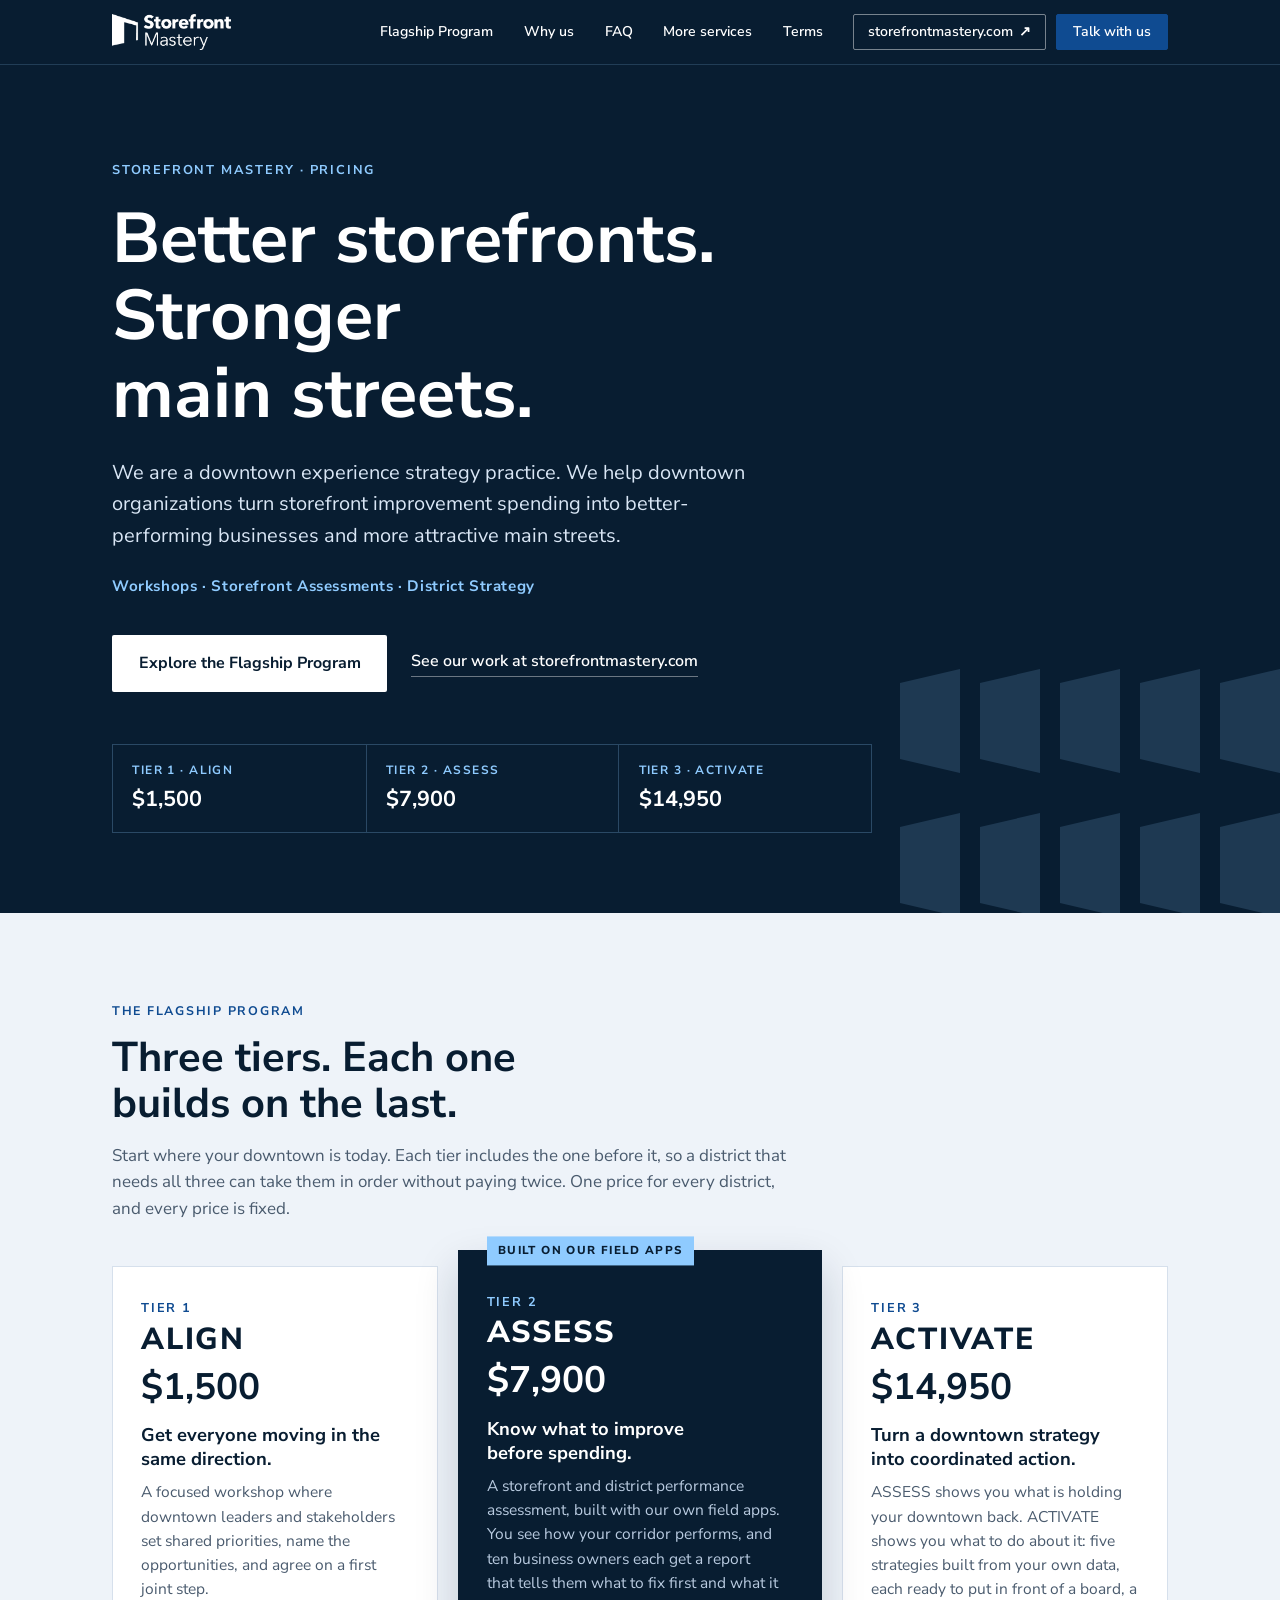
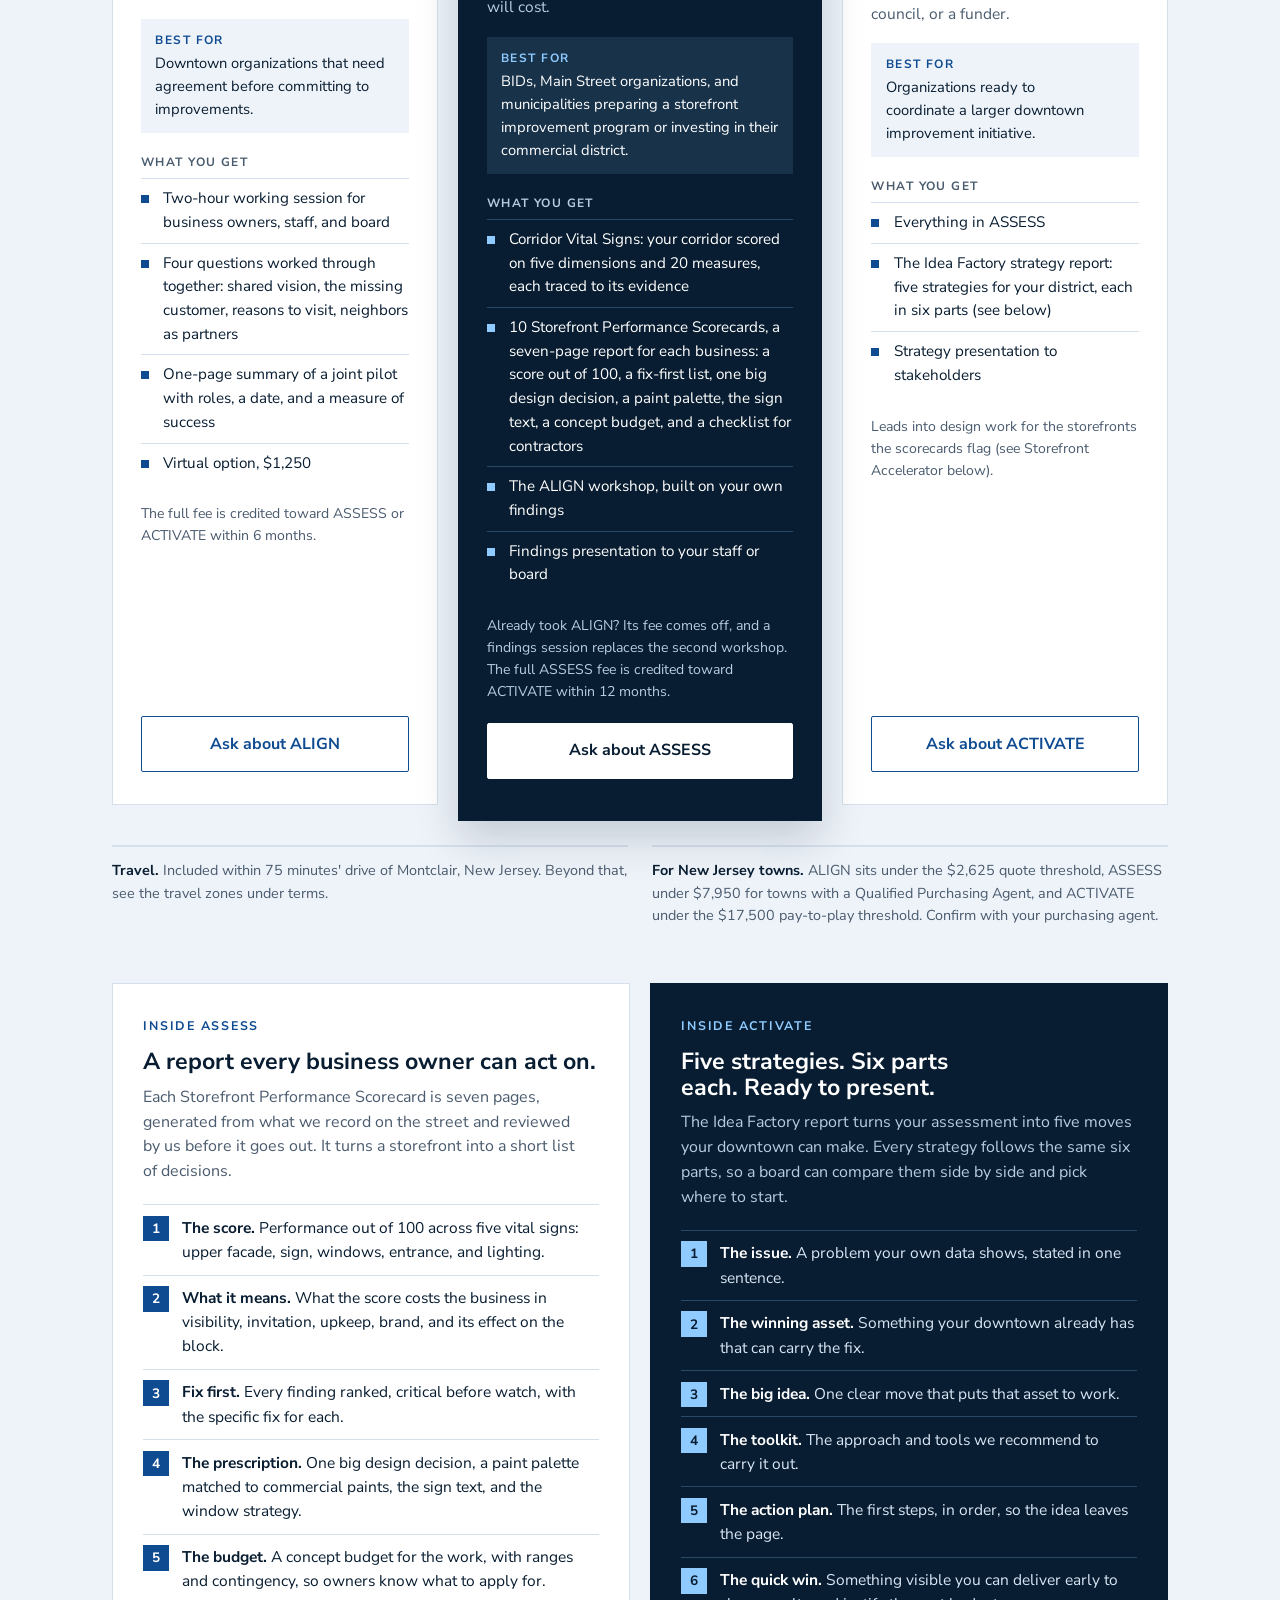
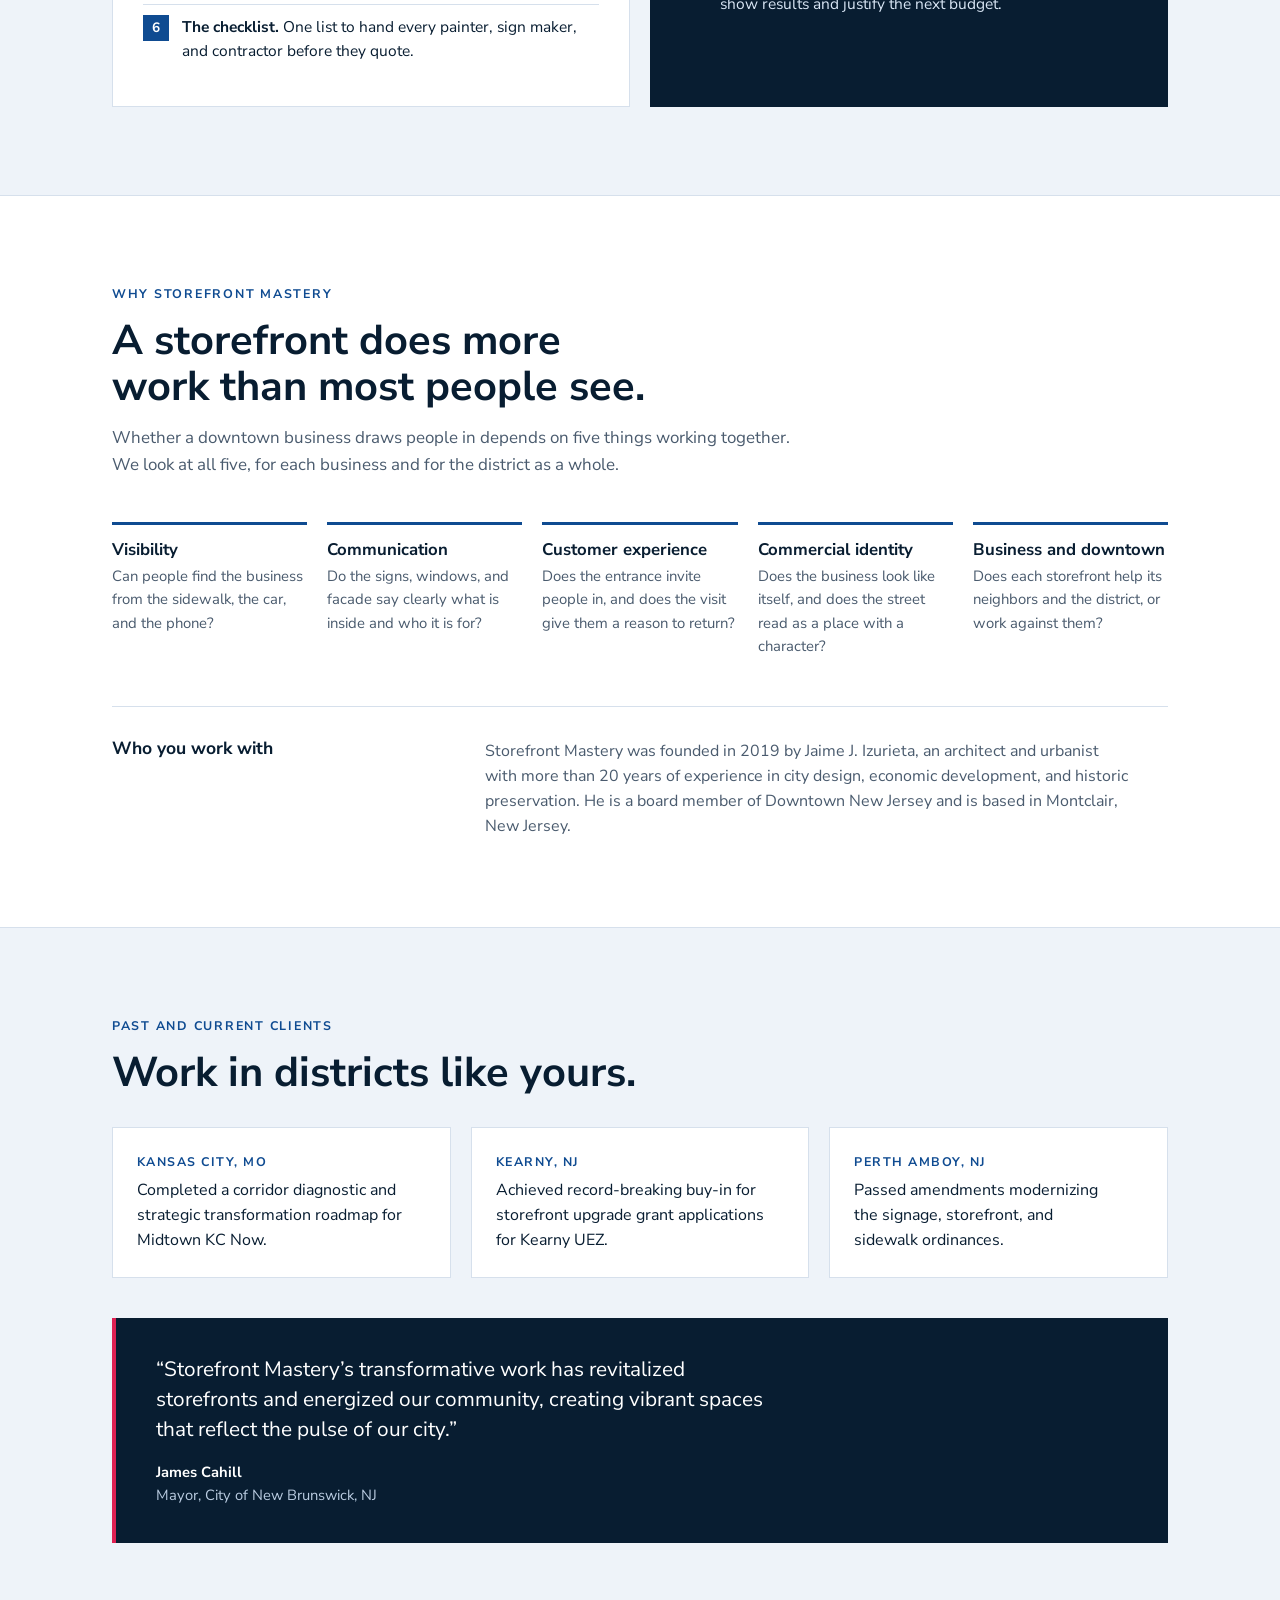
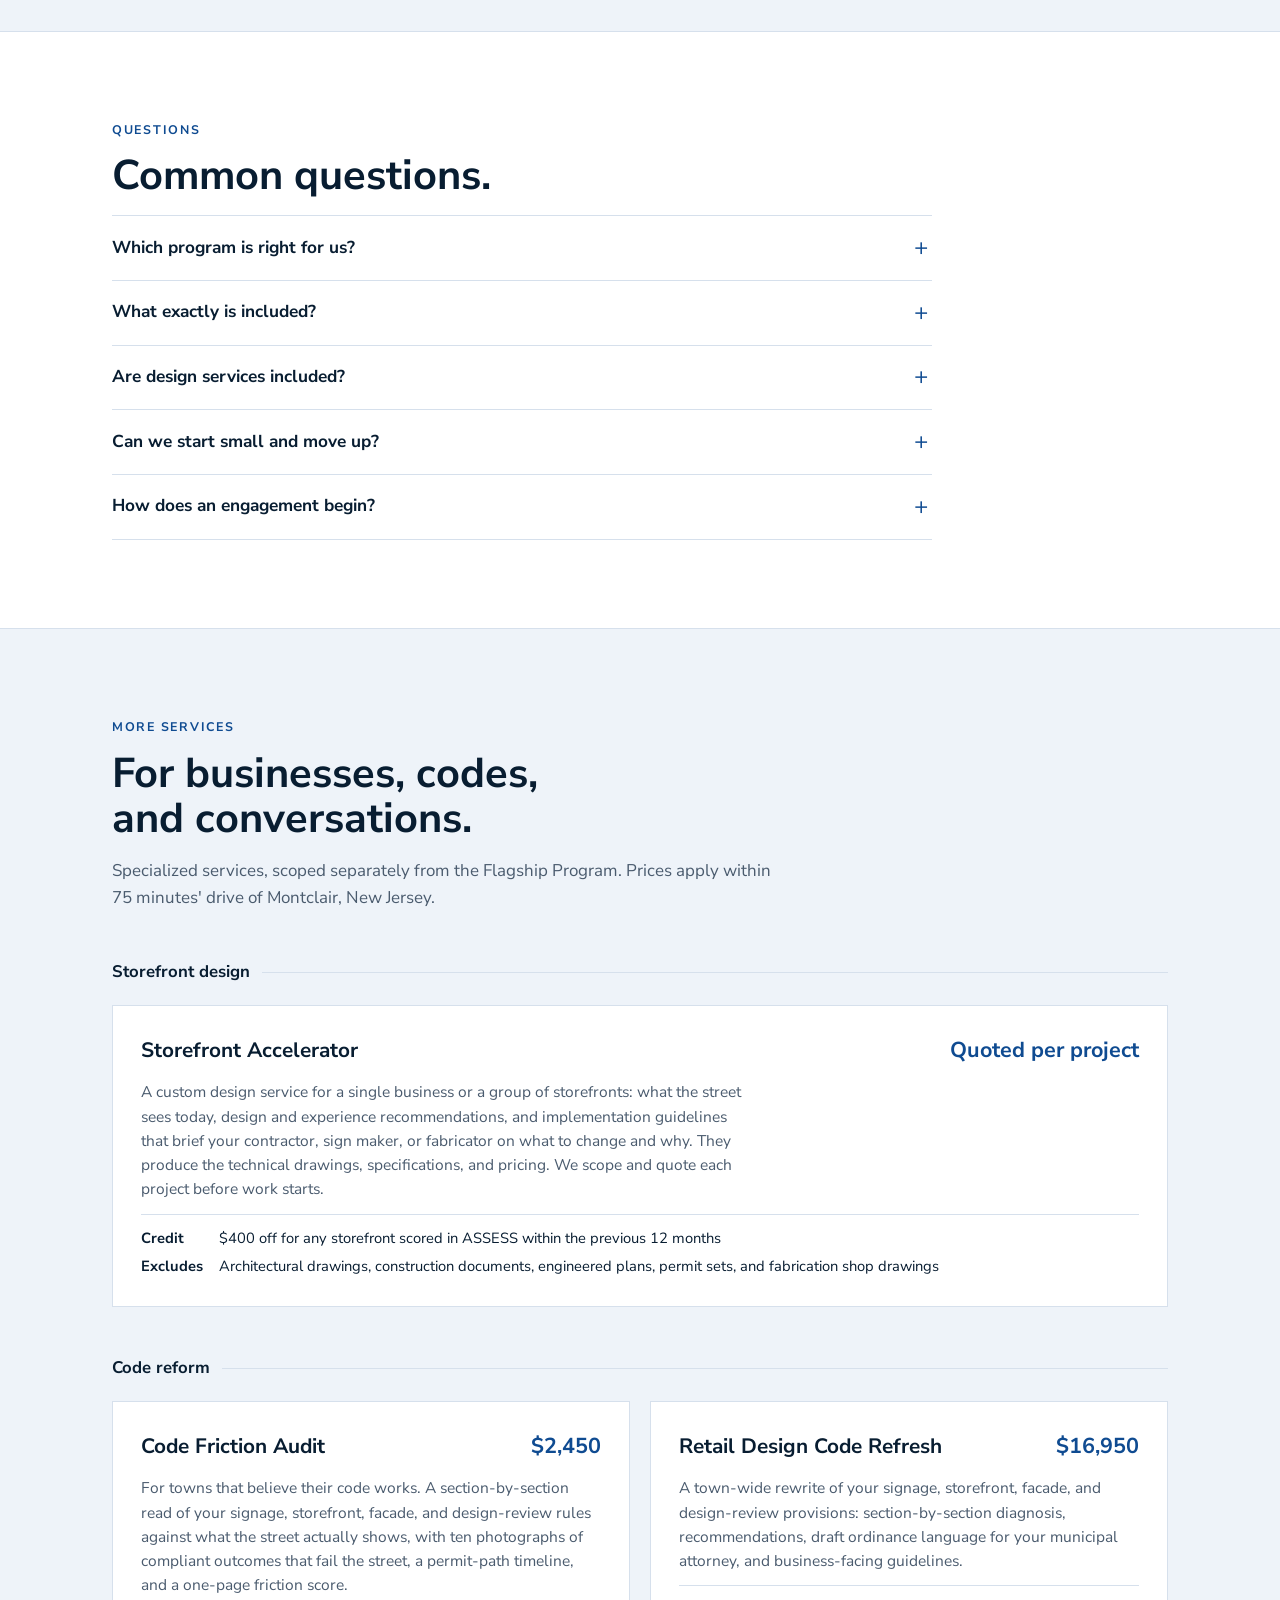
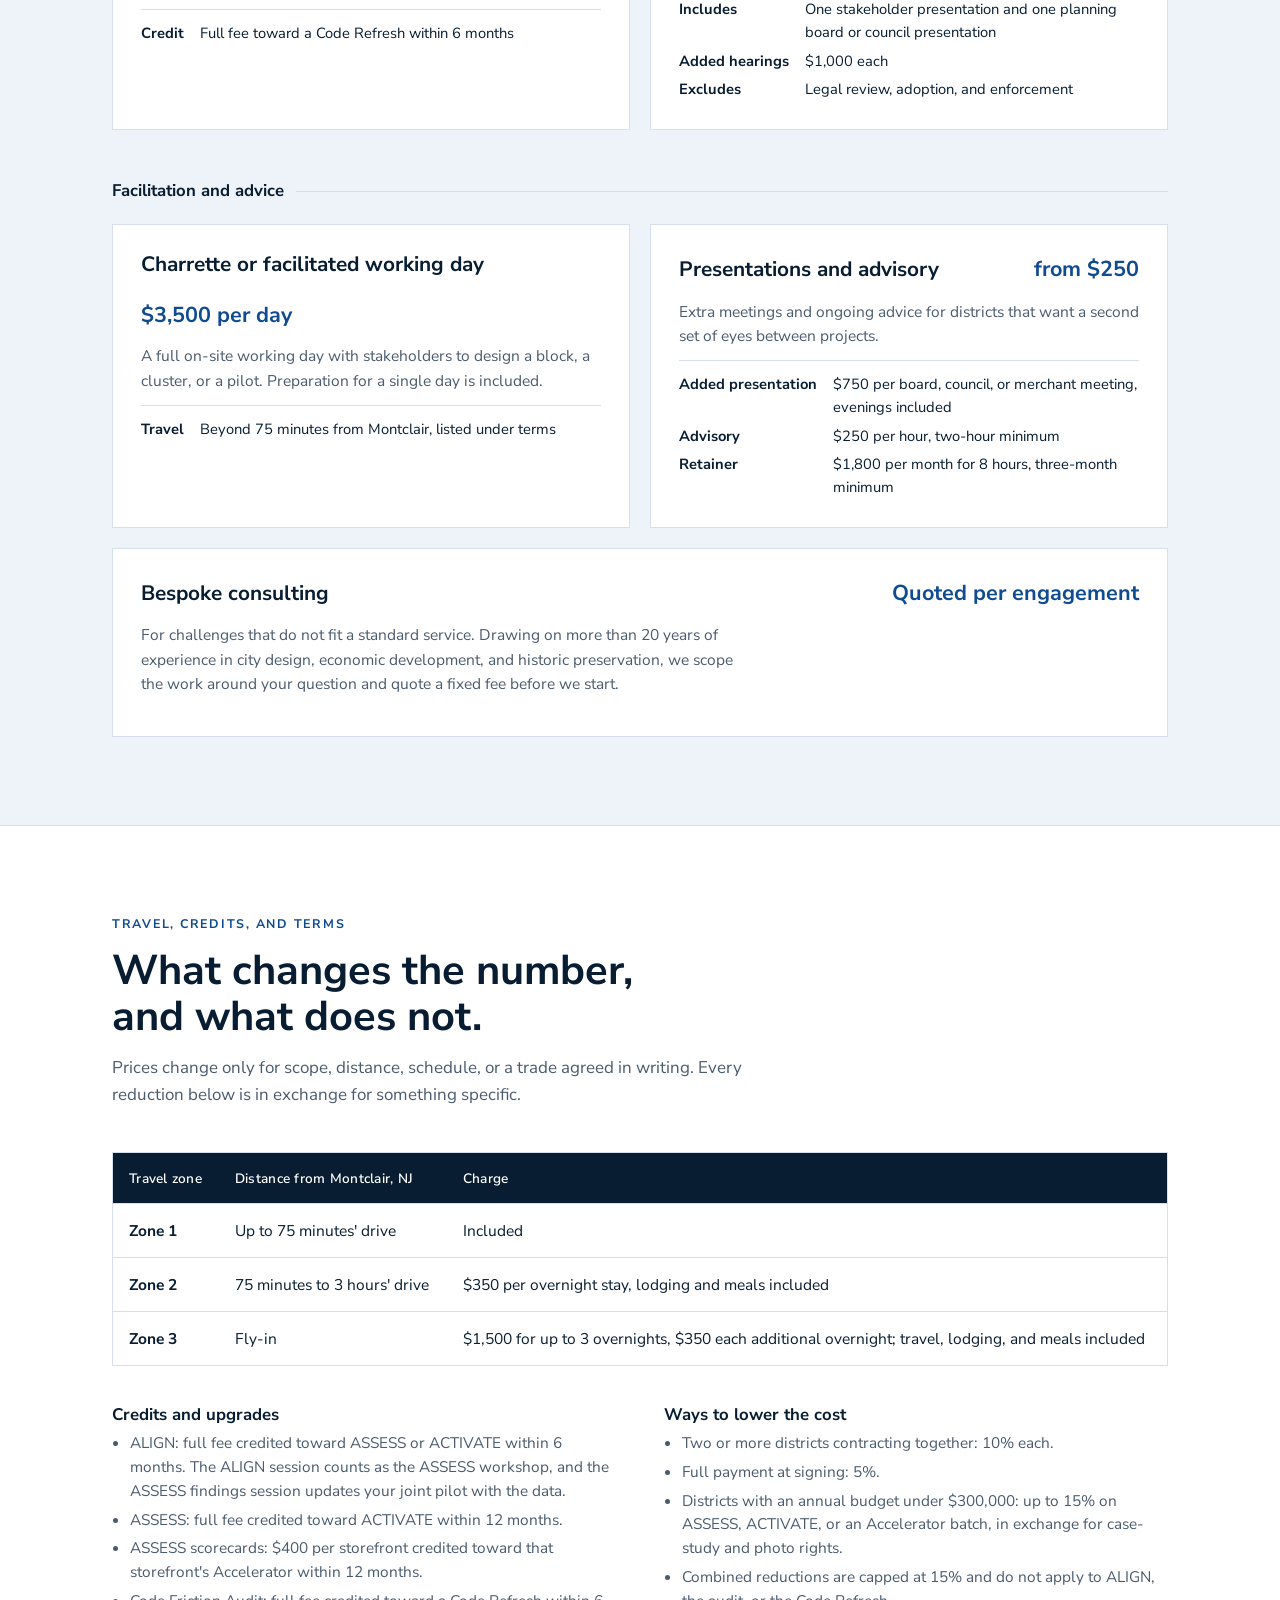
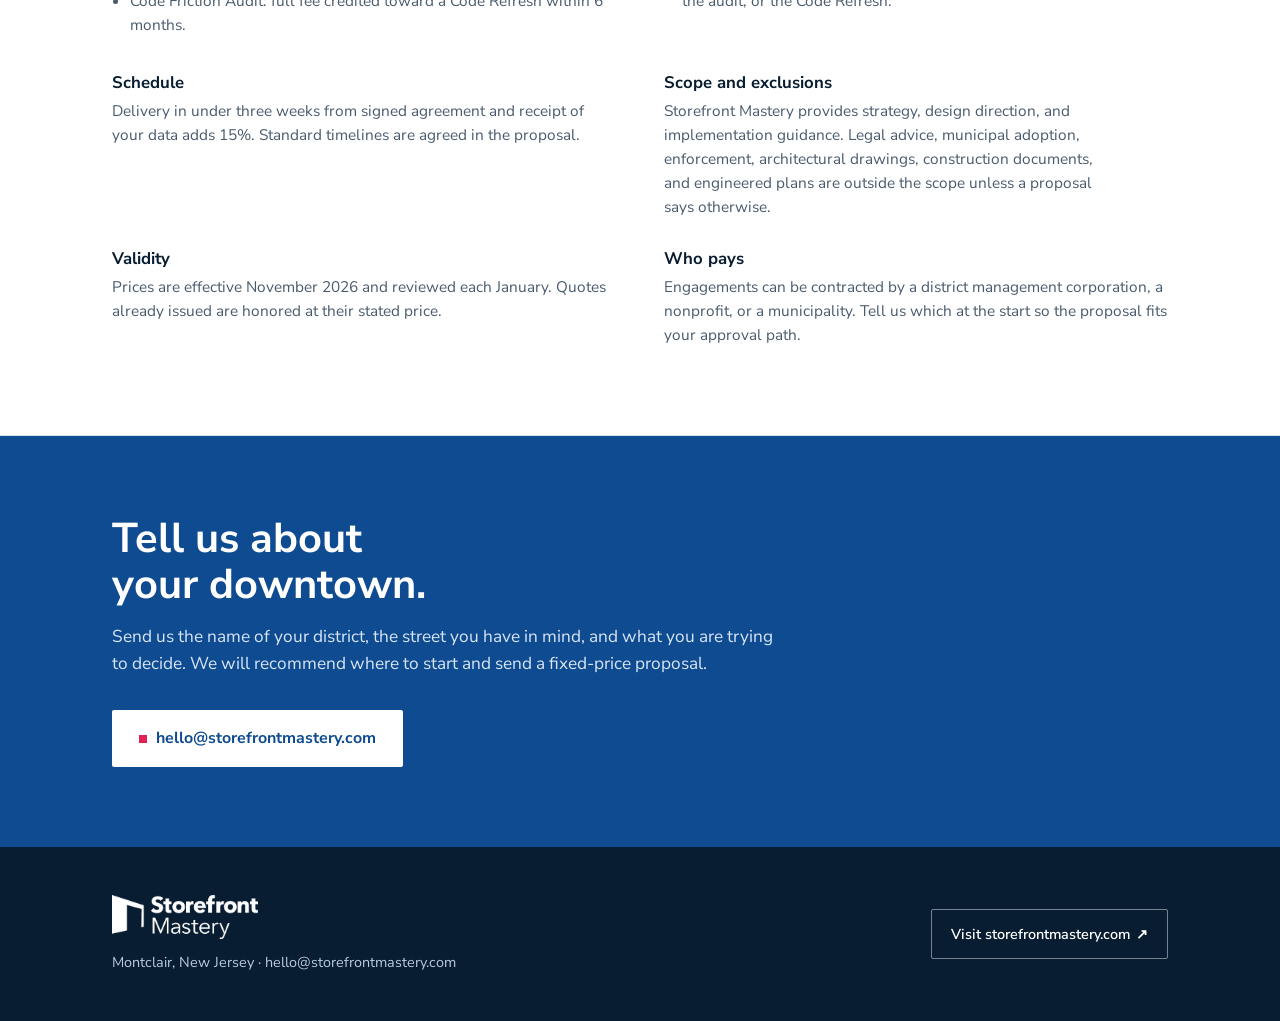
==== commit 2480de7c: "Name the three tiers the Flagship Program; drop the district-size limit Co-Authored-By: Claude Opus " ====
--- a/index.html
+++ b/index.html
@@ -3,8 +3,8 @@
 <head>
 <meta charset="UTF-8">
 <meta name="viewport" content="width=device-width, initial-scale=1.0">
-<title>Programs and pricing | Storefront Mastery</title>
-<meta name="description" content="Three phases for downtown organizations: ALIGN ($1,500), ASSESS ($7,900), and ACTIVATE ($14,950). Workshops, storefront assessments, and district strategy from Storefront Mastery.">
+<title>Pricing | Storefront Mastery</title>
+<meta name="description" content="The Storefront Mastery Flagship Program for downtown organizations, in three tiers: ALIGN ($1,500), ASSESS ($7,900), and ACTIVATE ($14,950). Workshops, storefront assessments, and district strategy from Storefront Mastery.">
 <link rel="preconnect" href="https://fonts.googleapis.com">
 <link rel="preconnect" href="https://fonts.gstatic.com" crossorigin>
 <link href="https://fonts.googleapis.com/css2?family=Nunito+Sans:opsz,wght@6..12,400;6..12,600;6..12,700;6..12,800&display=swap" rel="stylesheet">
@@ -109,7 +109,7 @@
 .prog.feature li::before { background: var(--window); }
 .prog.feature .go { background: #fff; color: var(--navy); border-color: #fff; }
 .prog.feature .go:hover { background: var(--window); border-color: var(--window); }
-.prog-notes { margin-top: 2.5rem; display: grid; grid-template-columns: repeat(3, 1fr); gap: 1.5rem; }
+.prog-notes { margin-top: 2.5rem; display: grid; grid-template-columns: repeat(2, 1fr); gap: 1.5rem; }
 .prog-notes p { color: var(--muted); font-size: 0.9rem; border-top: 2px solid var(--rule); padding-top: 0.75rem; }
 .prog-notes b { color: var(--ink); }
 
@@ -247,7 +247,7 @@
   <div class="wrap">
     <a class="logo" href="https://storefrontmastery.com" title="Go to storefrontmastery.com"><img src="storefront-mastery-logo-white.png" alt="Storefront Mastery home" width="119" height="36"></a>
     <nav aria-label="Page sections">
-      <a href="#programs">Programs</a>
+      <a href="#programs">Flagship Program</a>
       <a href="#why">Why us</a>
       <a href="#faq">FAQ</a>
       <a href="#services">More services</a>
@@ -268,31 +268,31 @@
     </g>
   </svg>
   <div class="wrap">
-    <p class="kicker">Storefront Mastery · Programs and pricing</p>
+    <p class="kicker">Storefront Mastery · Pricing</p>
     <h1>Better storefronts. Stronger main streets.</h1>
     <p class="lede">We are a downtown experience strategy practice. We help downtown organizations turn storefront improvement spending into better-performing businesses and more attractive main streets.</p>
     <p class="services-line">Workshops · Storefront Assessments · District Strategy</p>
     <div class="actions">
-      <a class="btn btn-primary" href="#programs">Explore Our Programs</a>
+      <a class="btn btn-primary" href="#programs">Explore the Flagship Program</a>
       <a class="quiet" href="https://storefrontmastery.com">See our work at storefrontmastery.com</a>
     </div>
     <div class="prices" aria-label="Program prices">
-      <a href="#align"><small>Phase 1 · Align</small><strong>$1,500</strong></a>
-      <a href="#assess"><small>Phase 2 · Assess</small><strong>$7,900</strong></a>
-      <a href="#activate"><small>Phase 3 · Activate</small><strong>$14,950</strong></a>
+      <a href="#align"><small>Tier 1 · Align</small><strong>$1,500</strong></a>
+      <a href="#assess"><small>Tier 2 · Assess</small><strong>$7,900</strong></a>
+      <a href="#activate"><small>Tier 3 · Activate</small><strong>$14,950</strong></a>
     </div>
   </div>
 </div>
 
 <section id="programs" class="mist">
   <div class="wrap">
-    <p class="label">Programs</p>
-    <h2>Three phases. Each one builds on the last.</h2>
-    <p class="sub">Start where your downtown is today. Each phase includes the one before it, so a district that needs all three can take them in order without paying twice. Every price is fixed.</p>
+    <p class="label">The Flagship Program</p>
+    <h2>Three tiers. Each one builds on the last.</h2>
+    <p class="sub">Start where your downtown is today. Each tier includes the one before it, so a district that needs all three can take them in order without paying twice. One price for every district, and every price is fixed.</p>
 
     <div class="programs">
       <article class="prog" id="align">
-        <p class="num">Phase 1</p>
+        <p class="num">Tier 1</p>
         <p class="name">ALIGN</p>
         <p class="amt">$1,500</p>
         <p class="outcome">Get everyone moving in the same direction.</p>
@@ -310,8 +310,8 @@
       </article>
 
       <article class="prog feature" id="assess">
-        <span class="flag">Our flagship program</span>
-        <p class="num">Phase 2</p>
+        <span class="flag">Built on our field apps</span>
+        <p class="num">Tier 2</p>
         <p class="name">ASSESS</p>
         <p class="amt">$7,900</p>
         <p class="outcome">Know what to improve before spending.</p>
@@ -329,7 +329,7 @@
       </article>
 
       <article class="prog" id="activate">
-        <p class="num">Phase 3</p>
+        <p class="num">Tier 3</p>
         <p class="name">ACTIVATE</p>
         <p class="amt">$14,950</p>
         <p class="outcome">Turn a downtown strategy into coordinated action.</p>
@@ -347,7 +347,6 @@
     </div>
 
     <div class="prog-notes">
-      <p><b>District size.</b> Prices cover corridors of up to 80 ground-floor storefronts. Larger districts are quoted on request.</p>
       <p><b>Travel.</b> Included within 75 minutes' drive of Montclair, New Jersey. Beyond that, see the travel zones under terms.</p>
       <p><b>For New Jersey towns.</b> ALIGN sits under the $2,625 quote threshold, ASSESS under $7,950 for towns with a Qualified Purchasing Agent, and ACTIVATE under the $17,500 pay-to-play threshold. Confirm with your purchasing agent.</p>
     </div>
@@ -426,29 +425,25 @@
       <details>
         <summary>Which program is right for us?</summary>
         <div class="a">
-          <p>Start with ALIGN if your board, staff, and businesses do not yet agree on priorities. Go to ASSESS if you are about to fund storefront improvements or a facade program and want to know where the money will do the most good. Go to ACTIVATE if you want a district strategy your partners can act on. Many districts need all three; each phase includes the one before it.</p>
+          <p>Start with ALIGN if your board, staff, and businesses do not yet agree on priorities. Go to ASSESS if you are about to fund storefront improvements or a facade program and want to know where the money will do the most good. Go to ACTIVATE if you want a district strategy your partners can act on. Many districts need all three; each tier includes the one before it.</p>
           <p>If you are unsure, tell us what you are trying to decide and we will recommend one.</p>
         </div>
       </details>
       <details>
         <summary>What exactly is included?</summary>
-        <div class="a"><p>Each phase card lists every deliverable. ASSESS includes the ALIGN workshop, and ACTIVATE includes everything in ASSESS. Nothing is billed by the hour, and the price does not change unless the scope, travel, or schedule changes in writing.</p></div>
+        <div class="a"><p>Each tier card lists every deliverable. ASSESS includes the ALIGN workshop, and ACTIVATE includes everything in ASSESS. Nothing is billed by the hour, and the price does not change unless the scope, travel, or schedule changes in writing.</p></div>
       </details>
       <details>
         <summary>Are design services included?</summary>
-        <div class="a"><p>Each ASSESS scorecard includes a design prescription for that storefront: one big decision, a palette, the sign text, and a window strategy. Full design direction for a storefront is a separate service, the Storefront Accelerator, quoted per project. Architectural drawings, construction documents, and permit sets are not included in any phase.</p></div>
+        <div class="a"><p>Each ASSESS scorecard includes a design prescription for that storefront: one big decision, a palette, the sign text, and a window strategy. Full design direction for a storefront is a separate service, the Storefront Accelerator, quoted per project. Architectural drawings, construction documents, and permit sets are not included in any tier.</p></div>
       </details>
       <details>
         <summary>Can we start small and move up?</summary>
         <div class="a"><p>Yes. The ALIGN fee is credited in full toward ASSESS or ACTIVATE within 6 months, and the ASSESS fee is credited in full toward ACTIVATE within 12 months. You never pay twice for the same work.</p></div>
       </details>
       <details>
-        <summary>Our district is large. Does the price change?</summary>
-        <div class="a"><p>The prices cover corridors of up to 80 ground-floor storefronts. For larger districts, we quote a fixed price before any work starts.</p></div>
-      </details>
-      <details>
         <summary>How does an engagement begin?</summary>
-        <div class="a"><p>Email us with your district's name and the street you have in mind. We count the corridor from a map, confirm which phase fits, and send a fixed-price proposal. Work is scheduled once the agreement is signed. Engagements can be contracted by a district management corporation, a nonprofit, or a municipality.</p></div>
+        <div class="a"><p>Email us with your district's name and the street you have in mind. We look at the corridor, confirm which tier fits, and send a fixed-price proposal. Work is scheduled once the agreement is signed. Engagements can be contracted by a district management corporation, a nonprofit, or a municipality.</p></div>
       </details>
     </div>
   </div>
@@ -458,7 +453,7 @@
   <div class="wrap">
     <p class="label">More services</p>
     <h2>For businesses, codes, and conversations.</h2>
-    <p class="sub">Specialized services, scoped separately from the three phases. Prices apply within 75 minutes' drive of Montclair, New Jersey.</p>
+    <p class="sub">Specialized services, scoped separately from the Flagship Program. Prices apply within 75 minutes' drive of Montclair, New Jersey.</p>
 
     <p class="group">Storefront design</p>
     <div class="services">
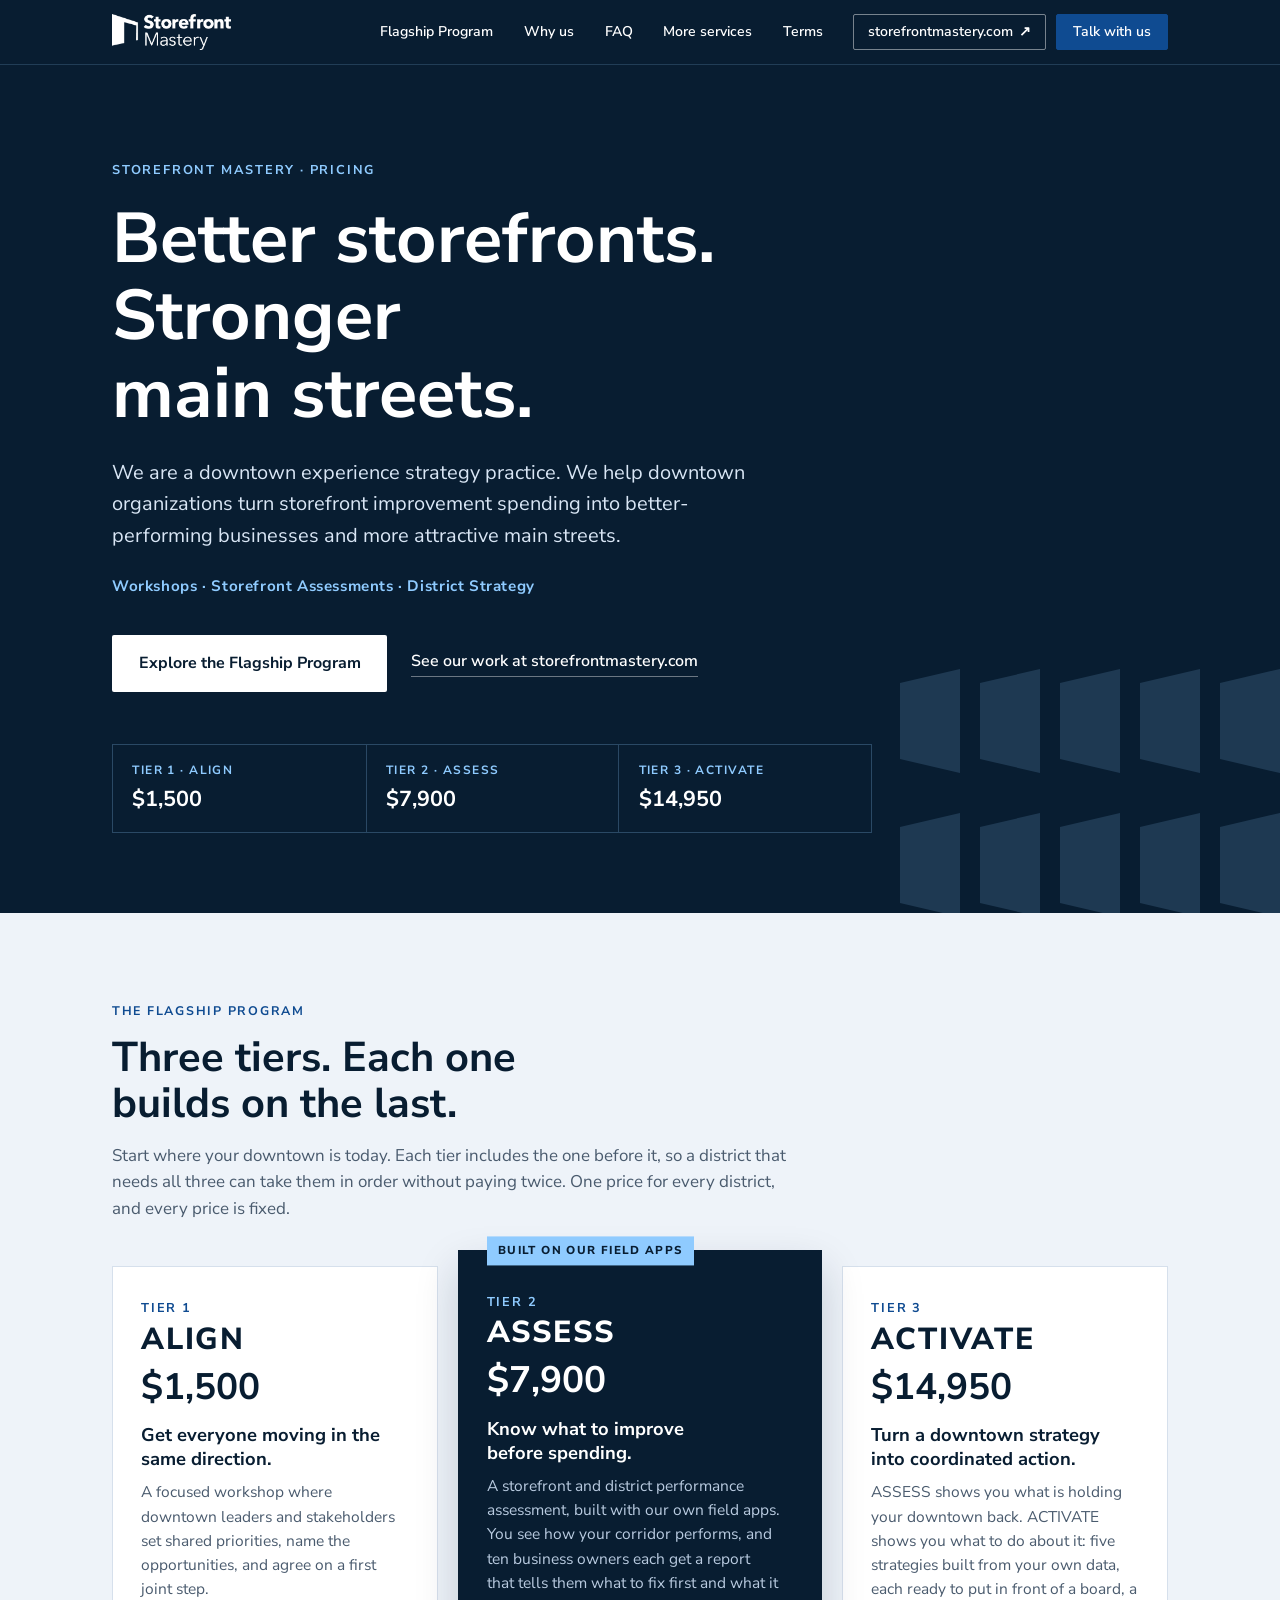
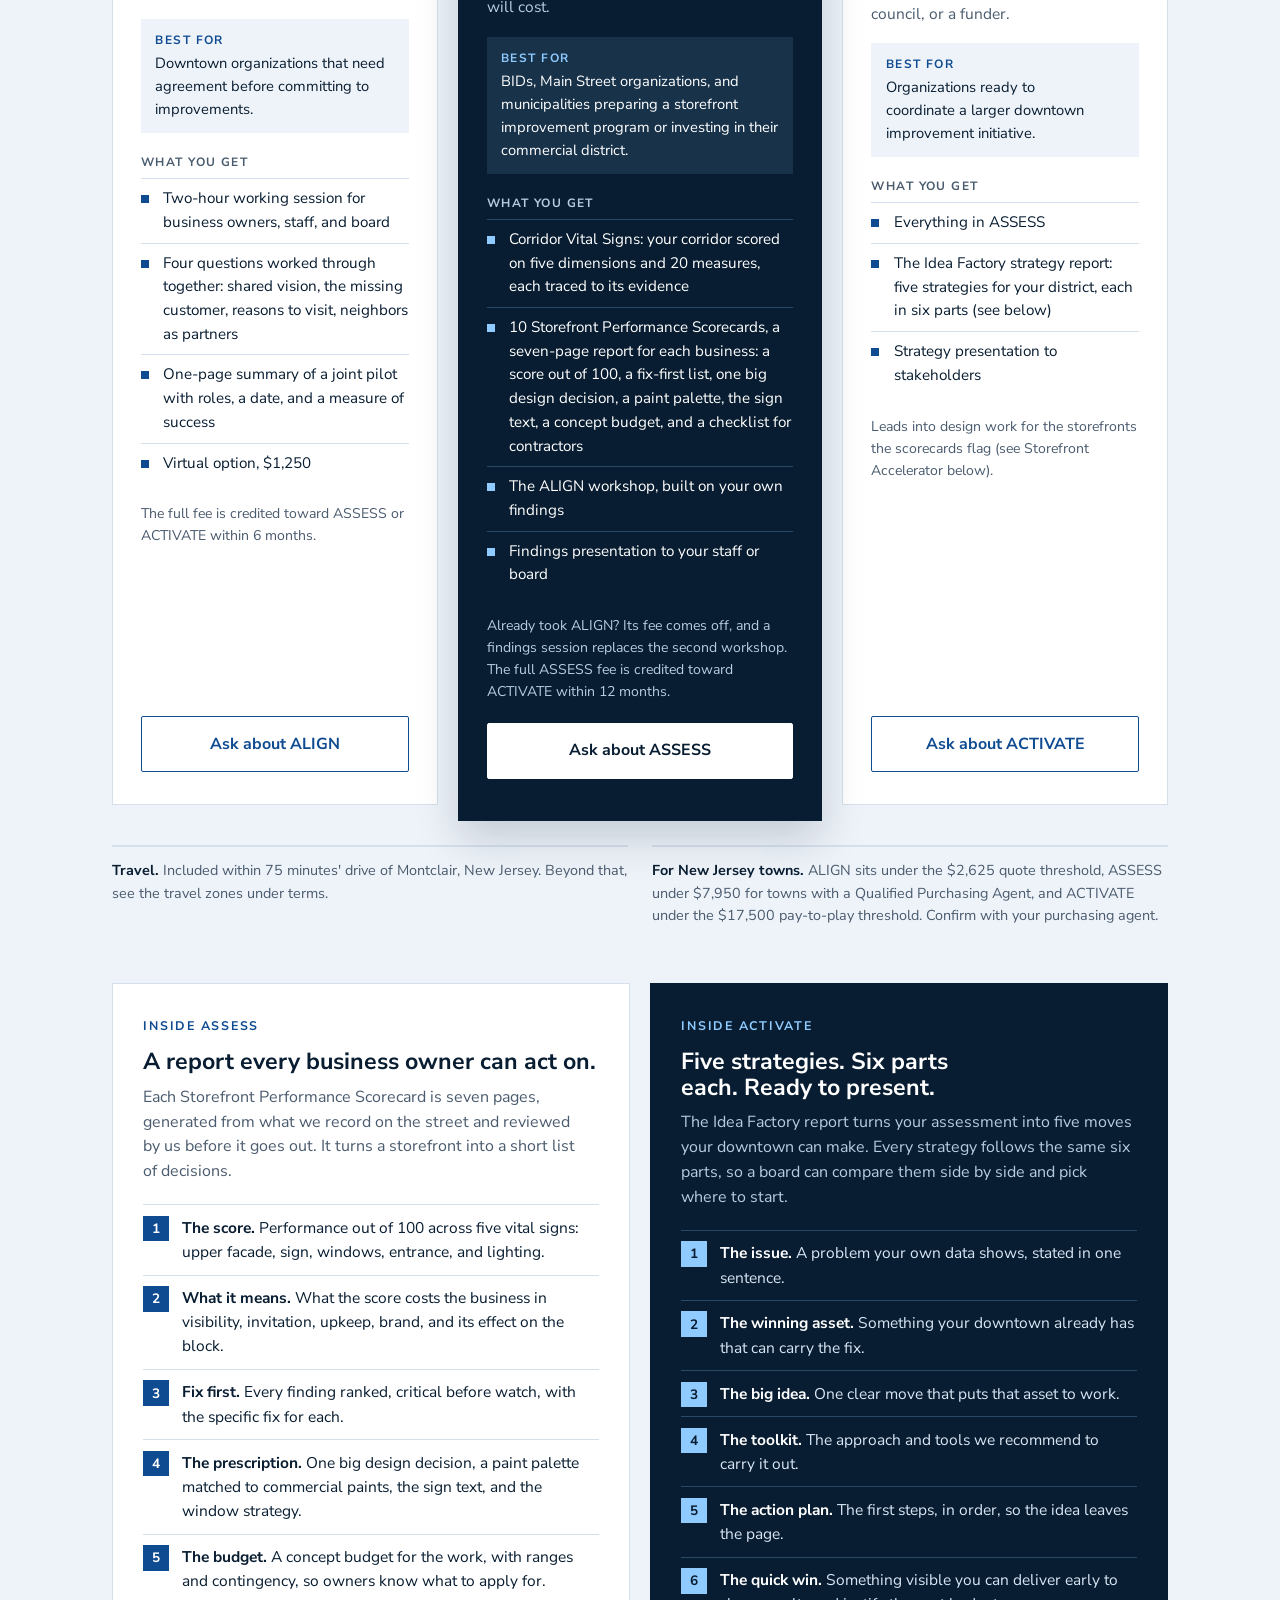
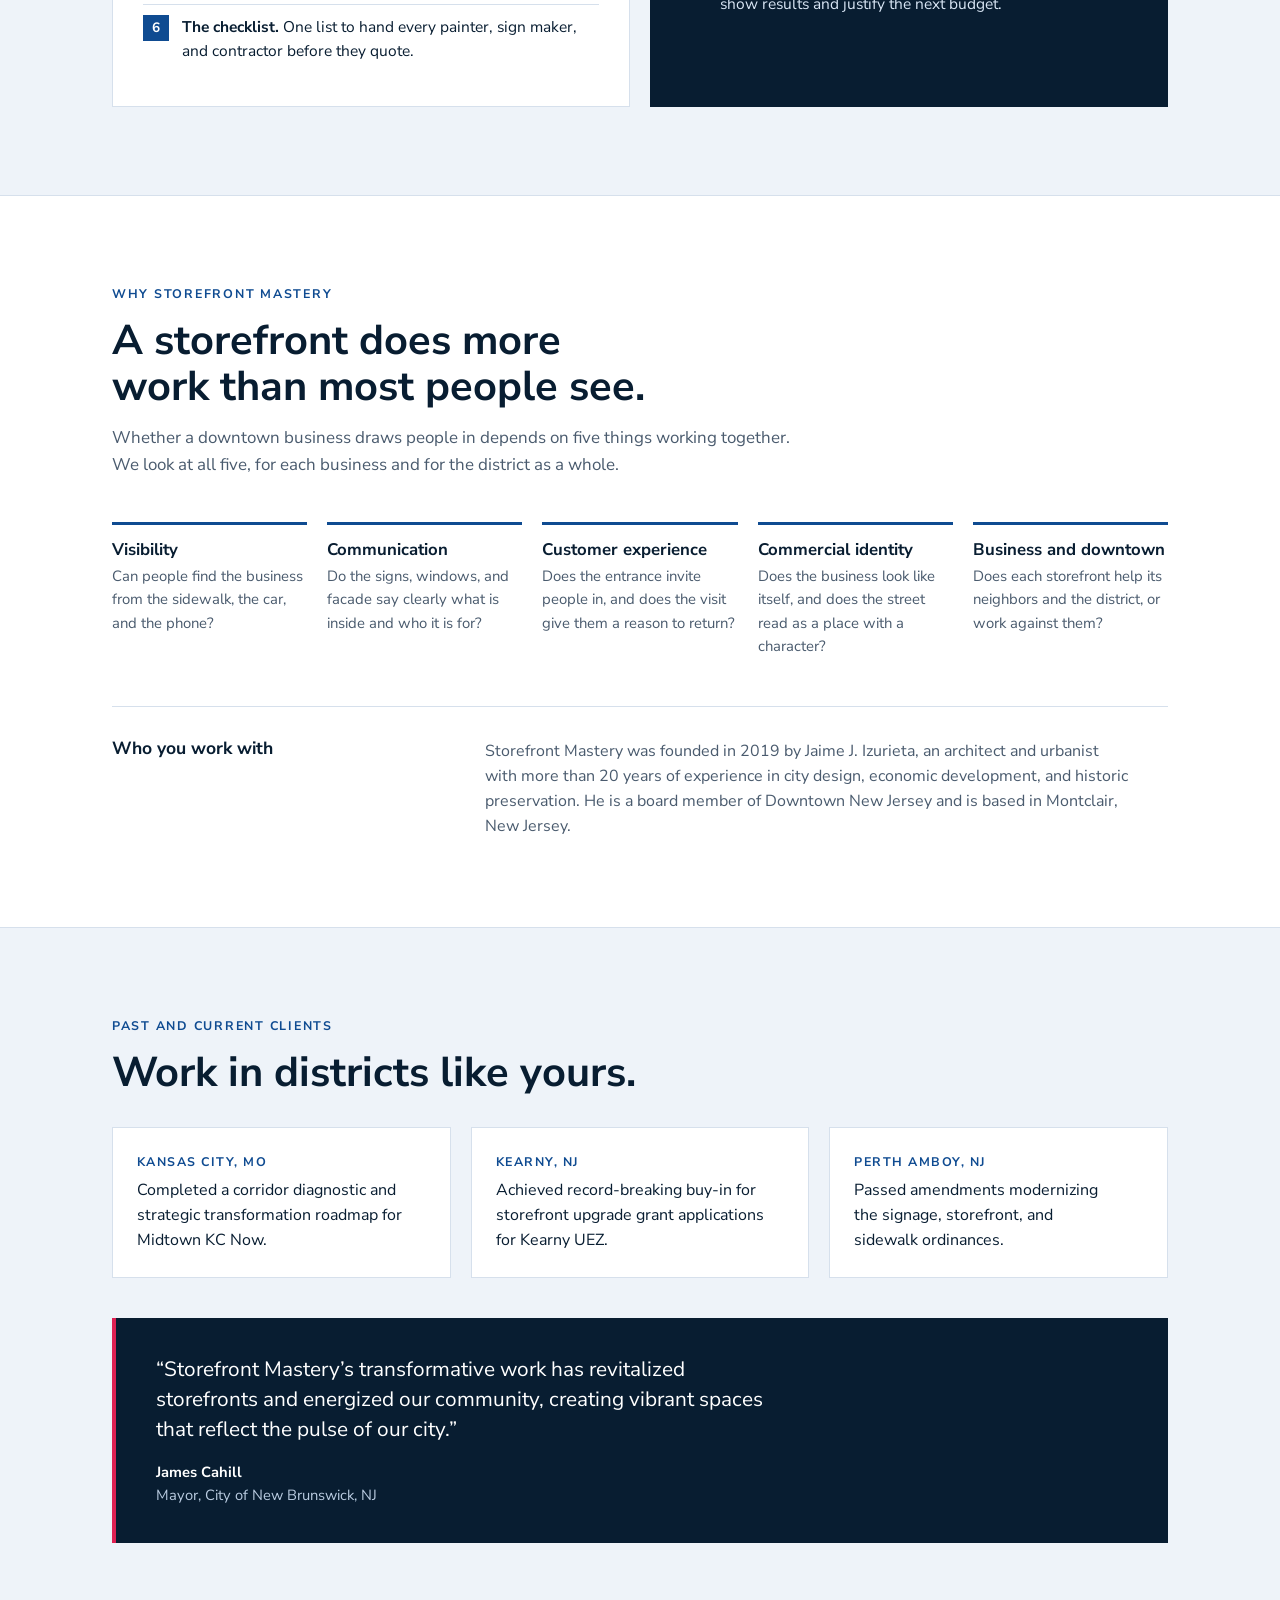
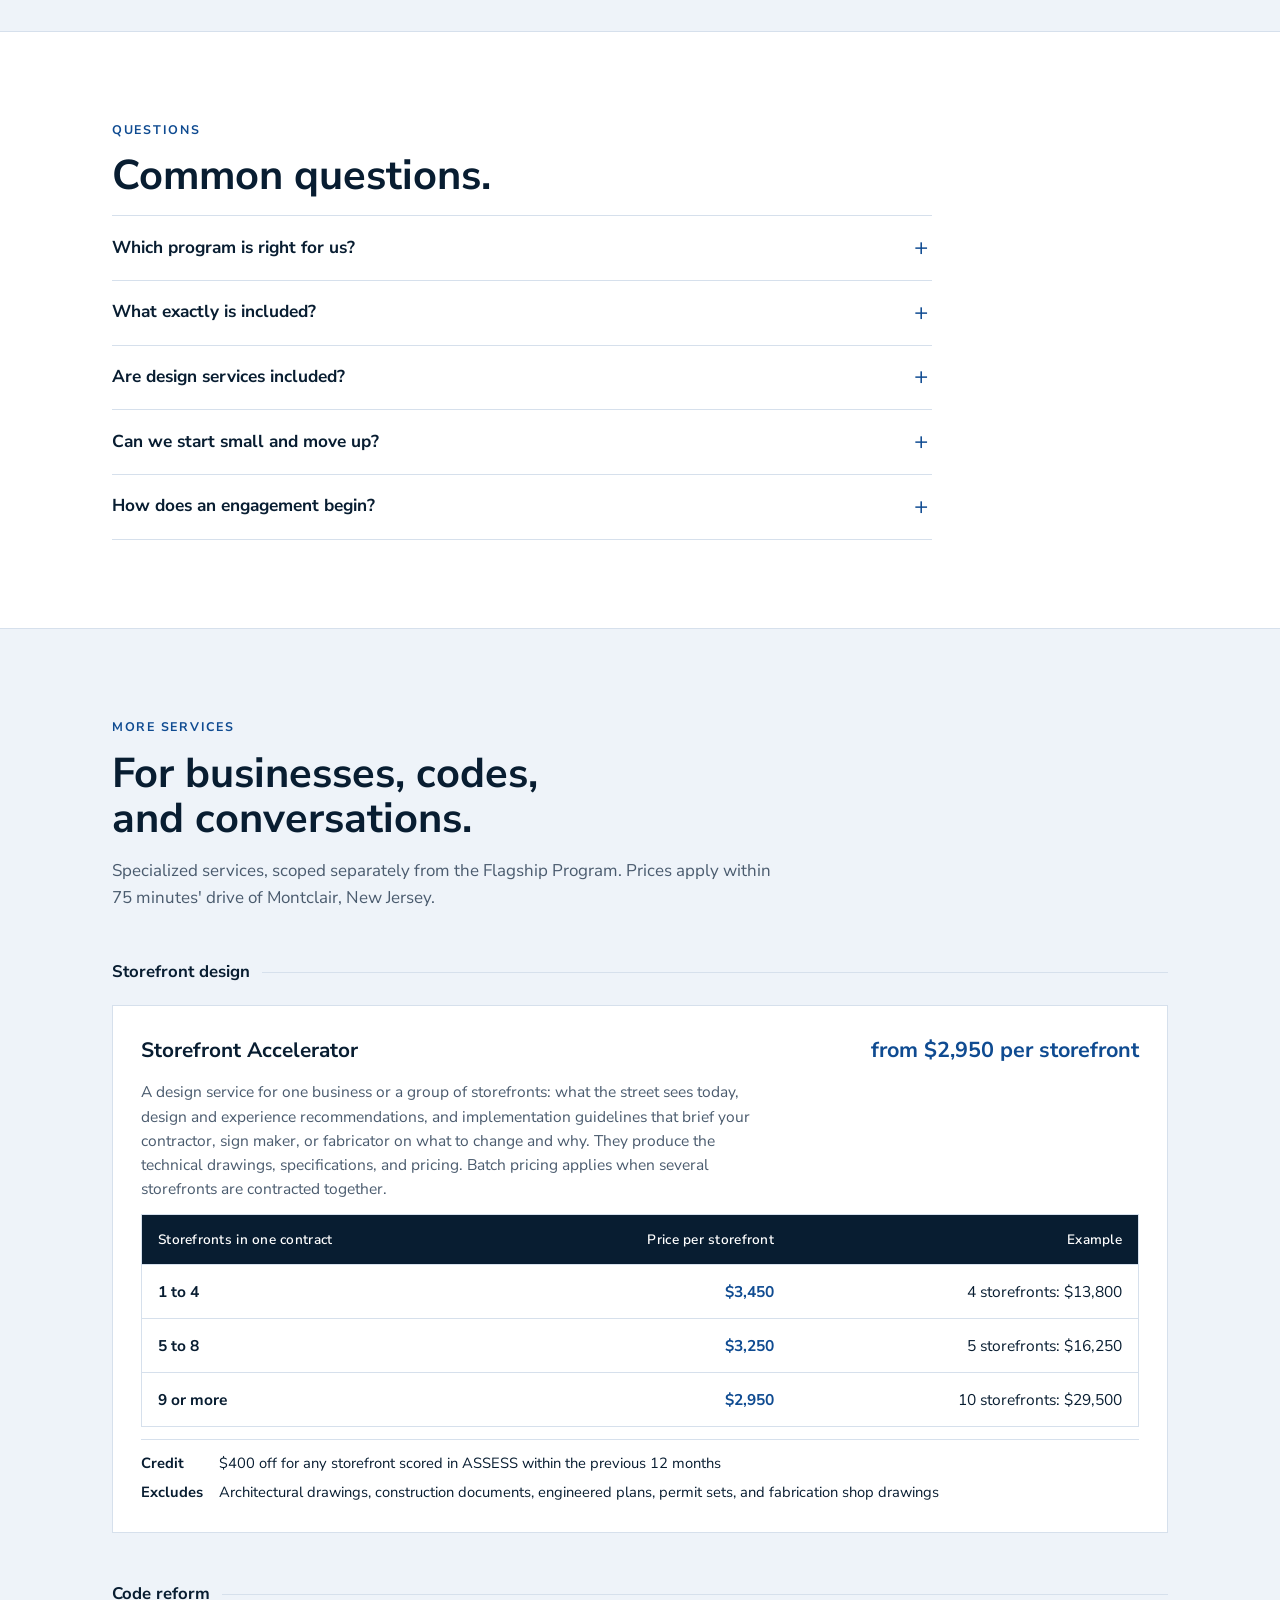
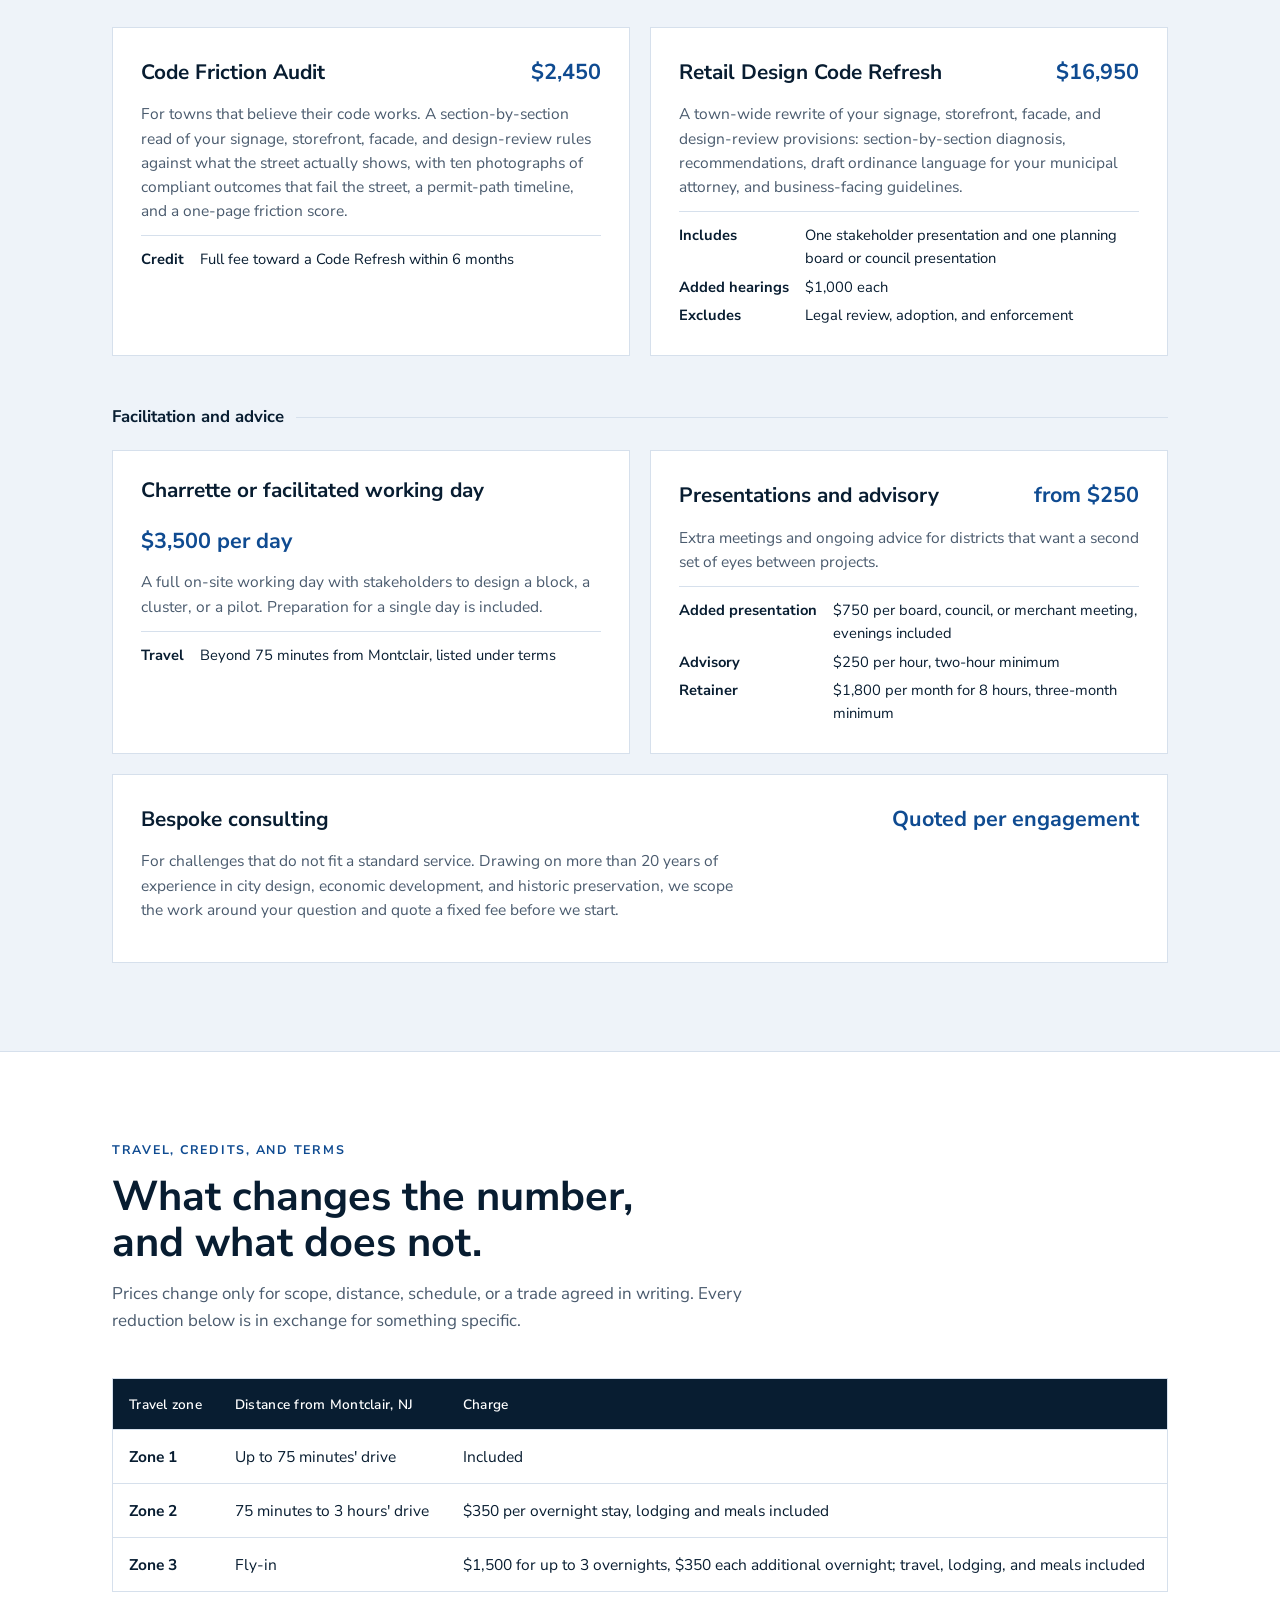
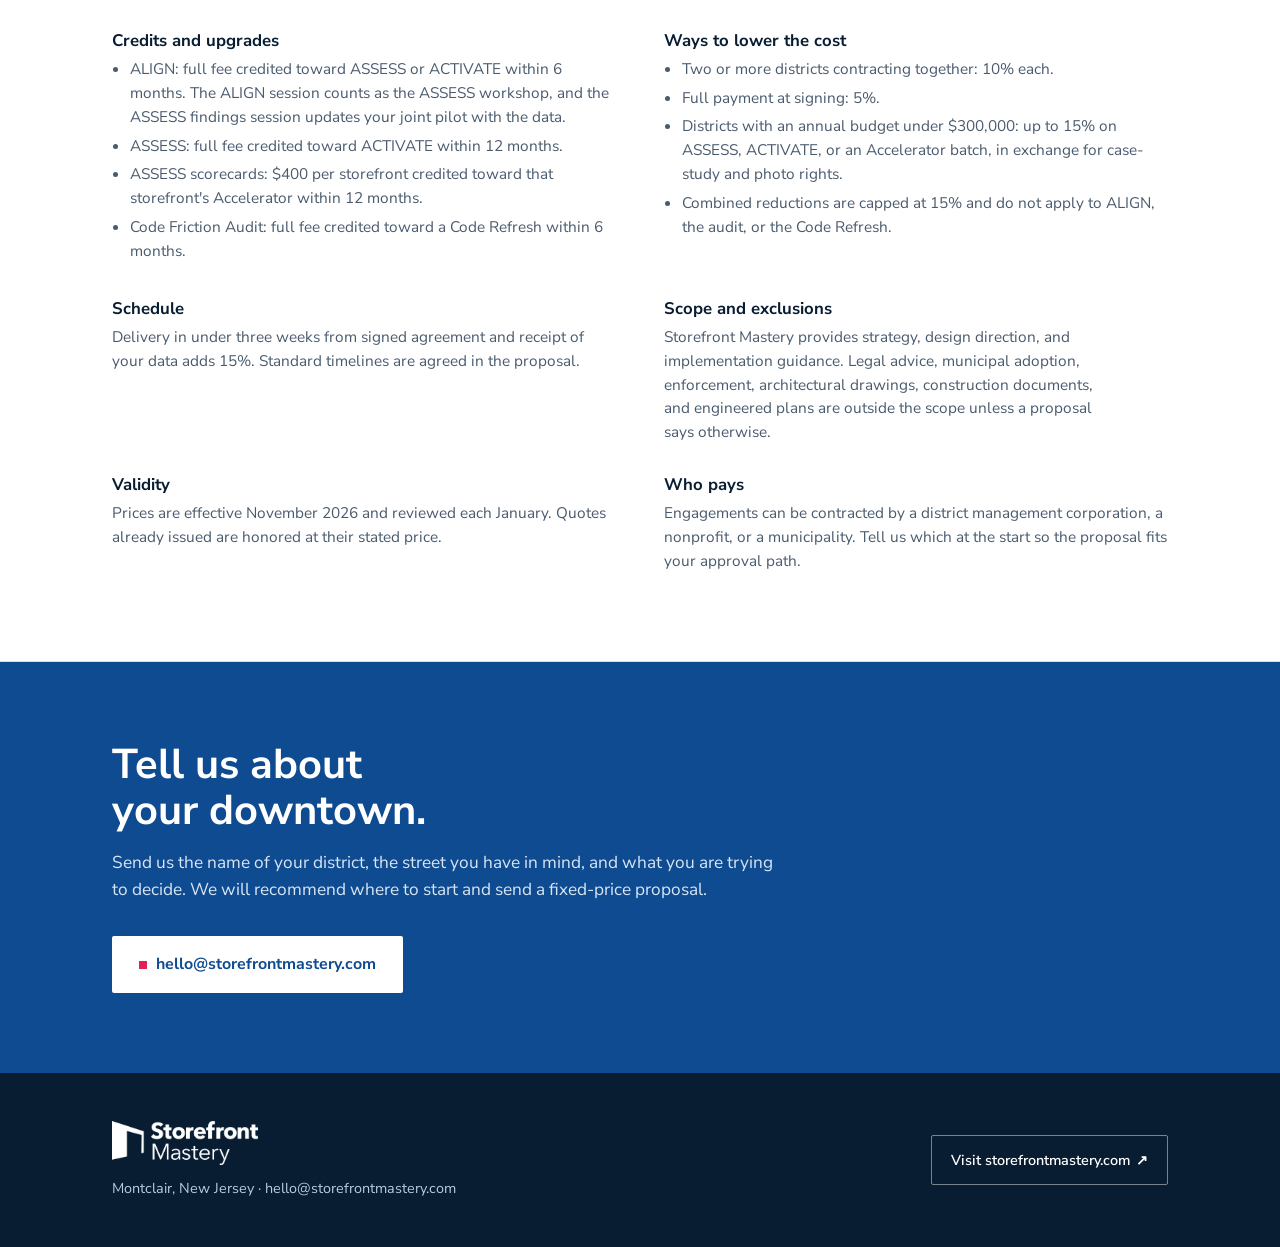
==== commit 79966cca: "Restore Accelerator pricing: $3,450 for 1-4, $3,250 for 5-8, $2,950 for 9+ Co-Authored-By: Claude Op" ====
--- a/index.html
+++ b/index.html
@@ -435,7 +435,7 @@
       </details>
       <details>
         <summary>Are design services included?</summary>
-        <div class="a"><p>Each ASSESS scorecard includes a design prescription for that storefront: one big decision, a palette, the sign text, and a window strategy. Full design direction for a storefront is a separate service, the Storefront Accelerator, quoted per project. Architectural drawings, construction documents, and permit sets are not included in any tier.</p></div>
+        <div class="a"><p>Each ASSESS scorecard includes a design prescription for that storefront: one big decision, a palette, the sign text, and a window strategy. Full design direction for a storefront is a separate service, the Storefront Accelerator, from $2,950 per storefront. Architectural drawings, construction documents, and permit sets are not included in any tier.</p></div>
       </details>
       <details>
         <summary>Can we start small and move up?</summary>
@@ -458,8 +458,18 @@
     <p class="group">Storefront design</p>
     <div class="services">
       <article class="svc wide">
-        <header><h3>Storefront Accelerator</h3><span class="p">Quoted per project</span></header>
-        <p>A custom design service for a single business or a group of storefronts: what the street sees today, design and experience recommendations, and implementation guidelines that brief your contractor, sign maker, or fabricator on what to change and why. They produce the technical drawings, specifications, and pricing. We scope and quote each project before work starts.</p>
+        <header><h3>Storefront Accelerator</h3><span class="p">from $2,950 per storefront</span></header>
+        <p>A design service for one business or a group of storefronts: what the street sees today, design and experience recommendations, and implementation guidelines that brief your contractor, sign maker, or fabricator on what to change and why. They produce the technical drawings, specifications, and pricing. Batch pricing applies when several storefronts are contracted together.</p>
+        <div class="table-scroll" style="margin:0.5rem 0 0.75rem">
+          <table>
+            <thead><tr><th>Storefronts in one contract</th><th class="num">Price per storefront</th><th class="num">Example</th></tr></thead>
+            <tbody>
+              <tr><th data-label="Storefronts in one contract">1 to 4</th><td class="num price" data-label="Price per storefront">$3,450</td><td class="num" data-label="Example">4 storefronts: $13,800</td></tr>
+              <tr><th data-label="Storefronts in one contract">5 to 8</th><td class="num price" data-label="Price per storefront">$3,250</td><td class="num" data-label="Example">5 storefronts: $16,250</td></tr>
+              <tr><th data-label="Storefronts in one contract">9 or more</th><td class="num price" data-label="Price per storefront">$2,950</td><td class="num" data-label="Example">10 storefronts: $29,500</td></tr>
+            </tbody>
+          </table>
+        </div>
         <dl><dt>Credit</dt><dd>$400 off for any storefront scored in ASSESS within the previous 12 months</dd><dt>Excludes</dt><dd>Architectural drawings, construction documents, engineered plans, permit sets, and fabrication shop drawings</dd></dl>
       </article>
     </div>
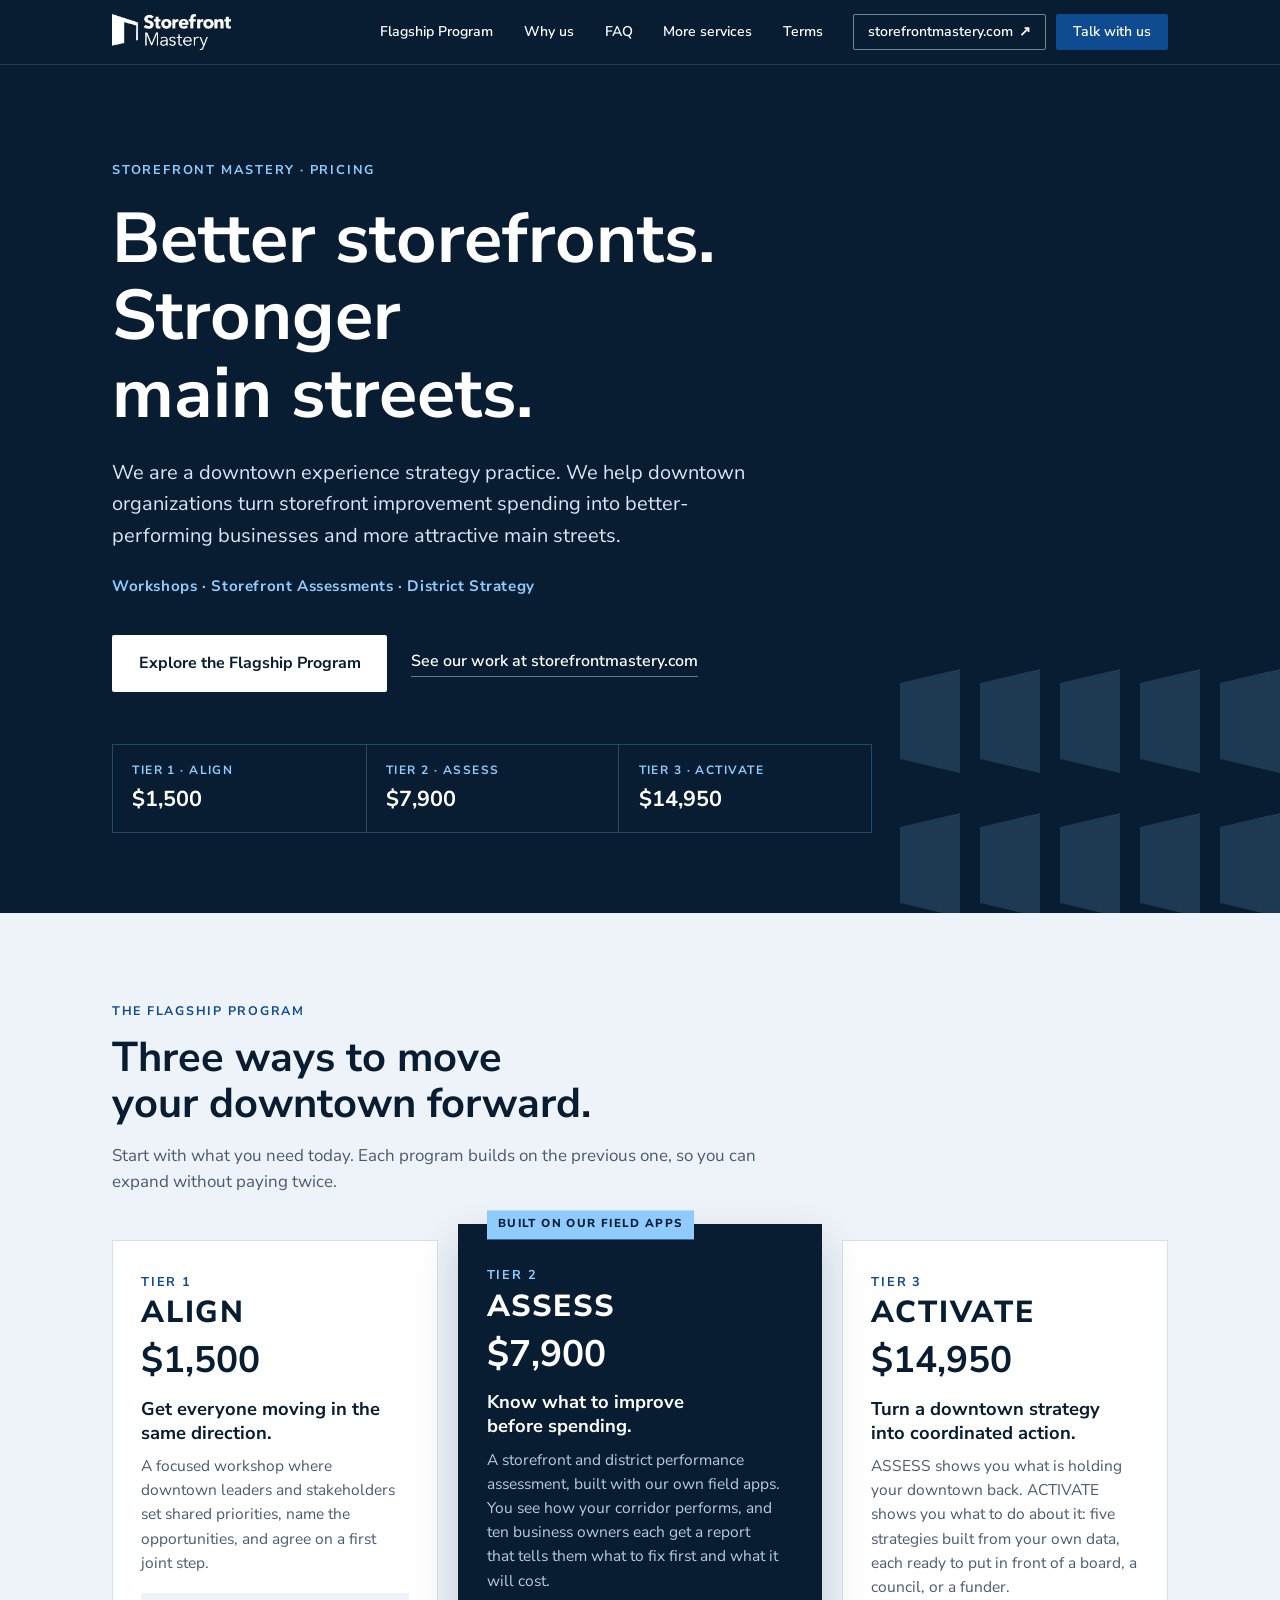
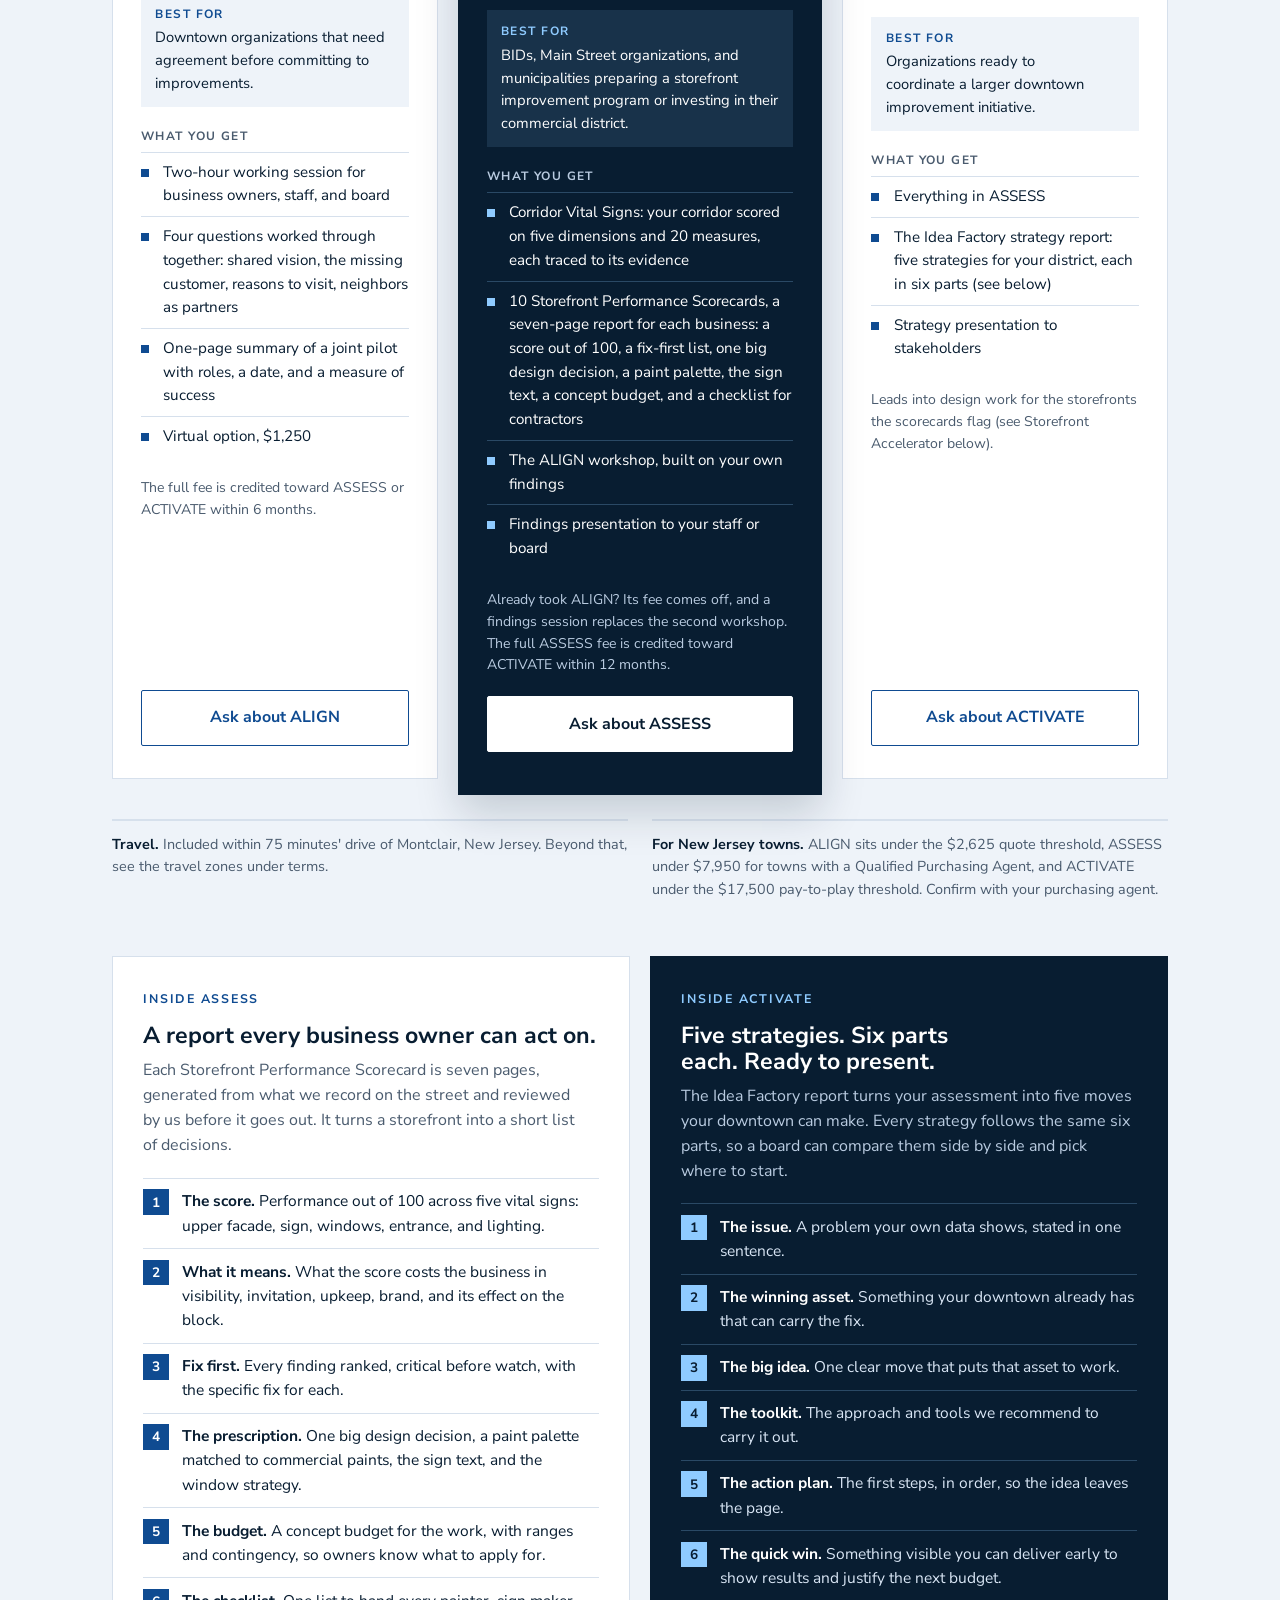
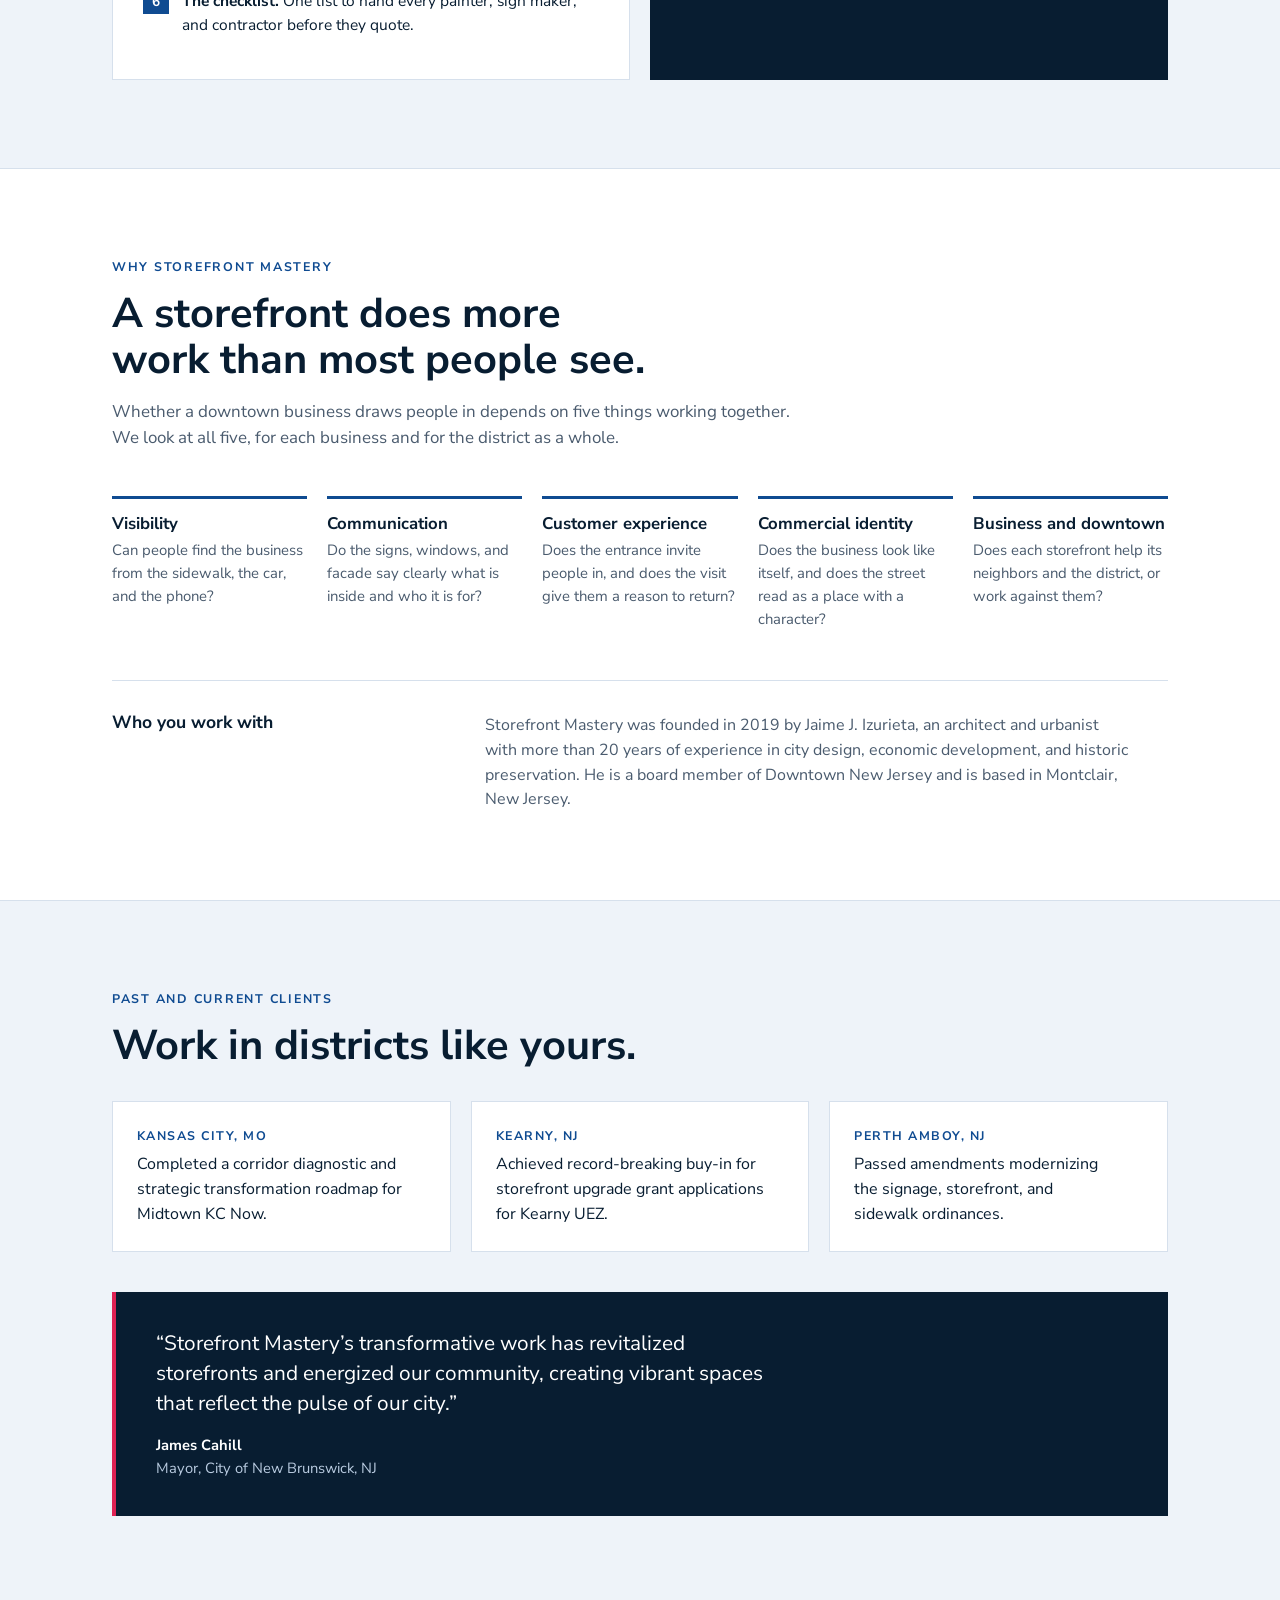
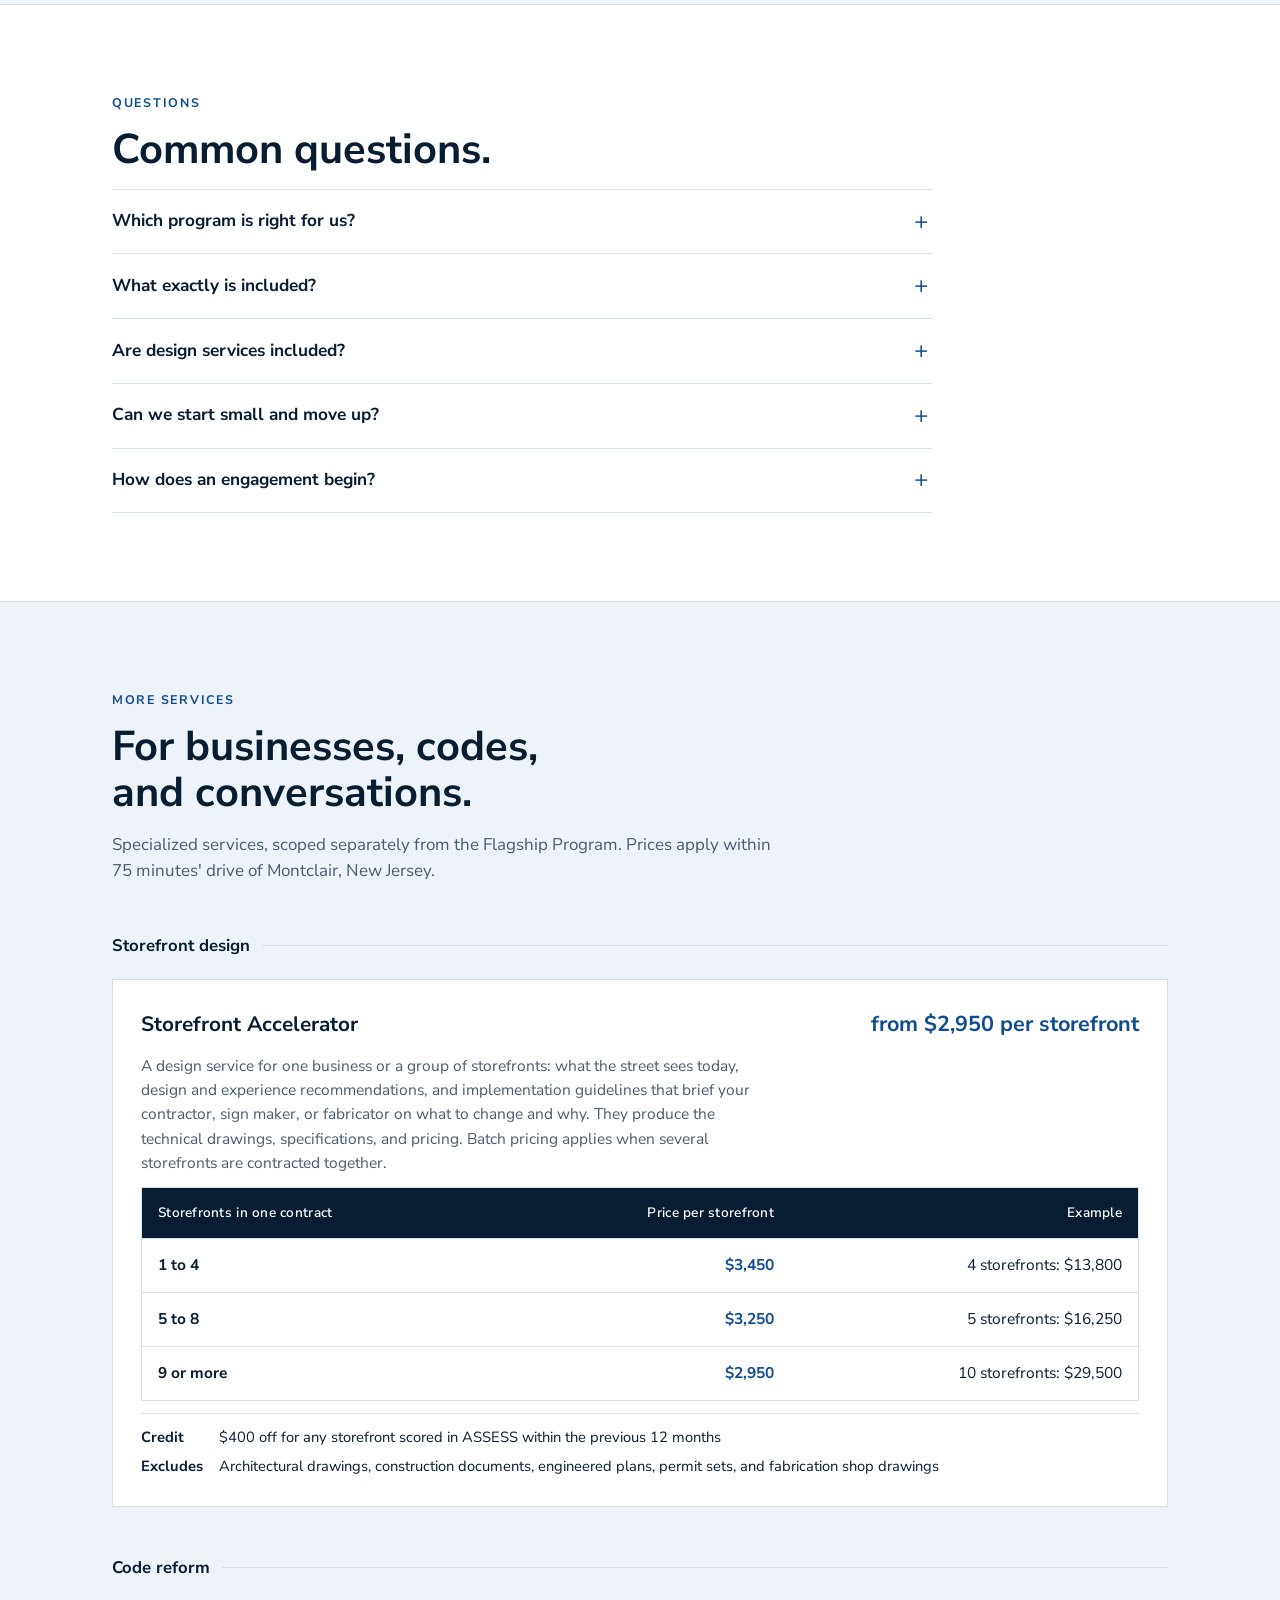
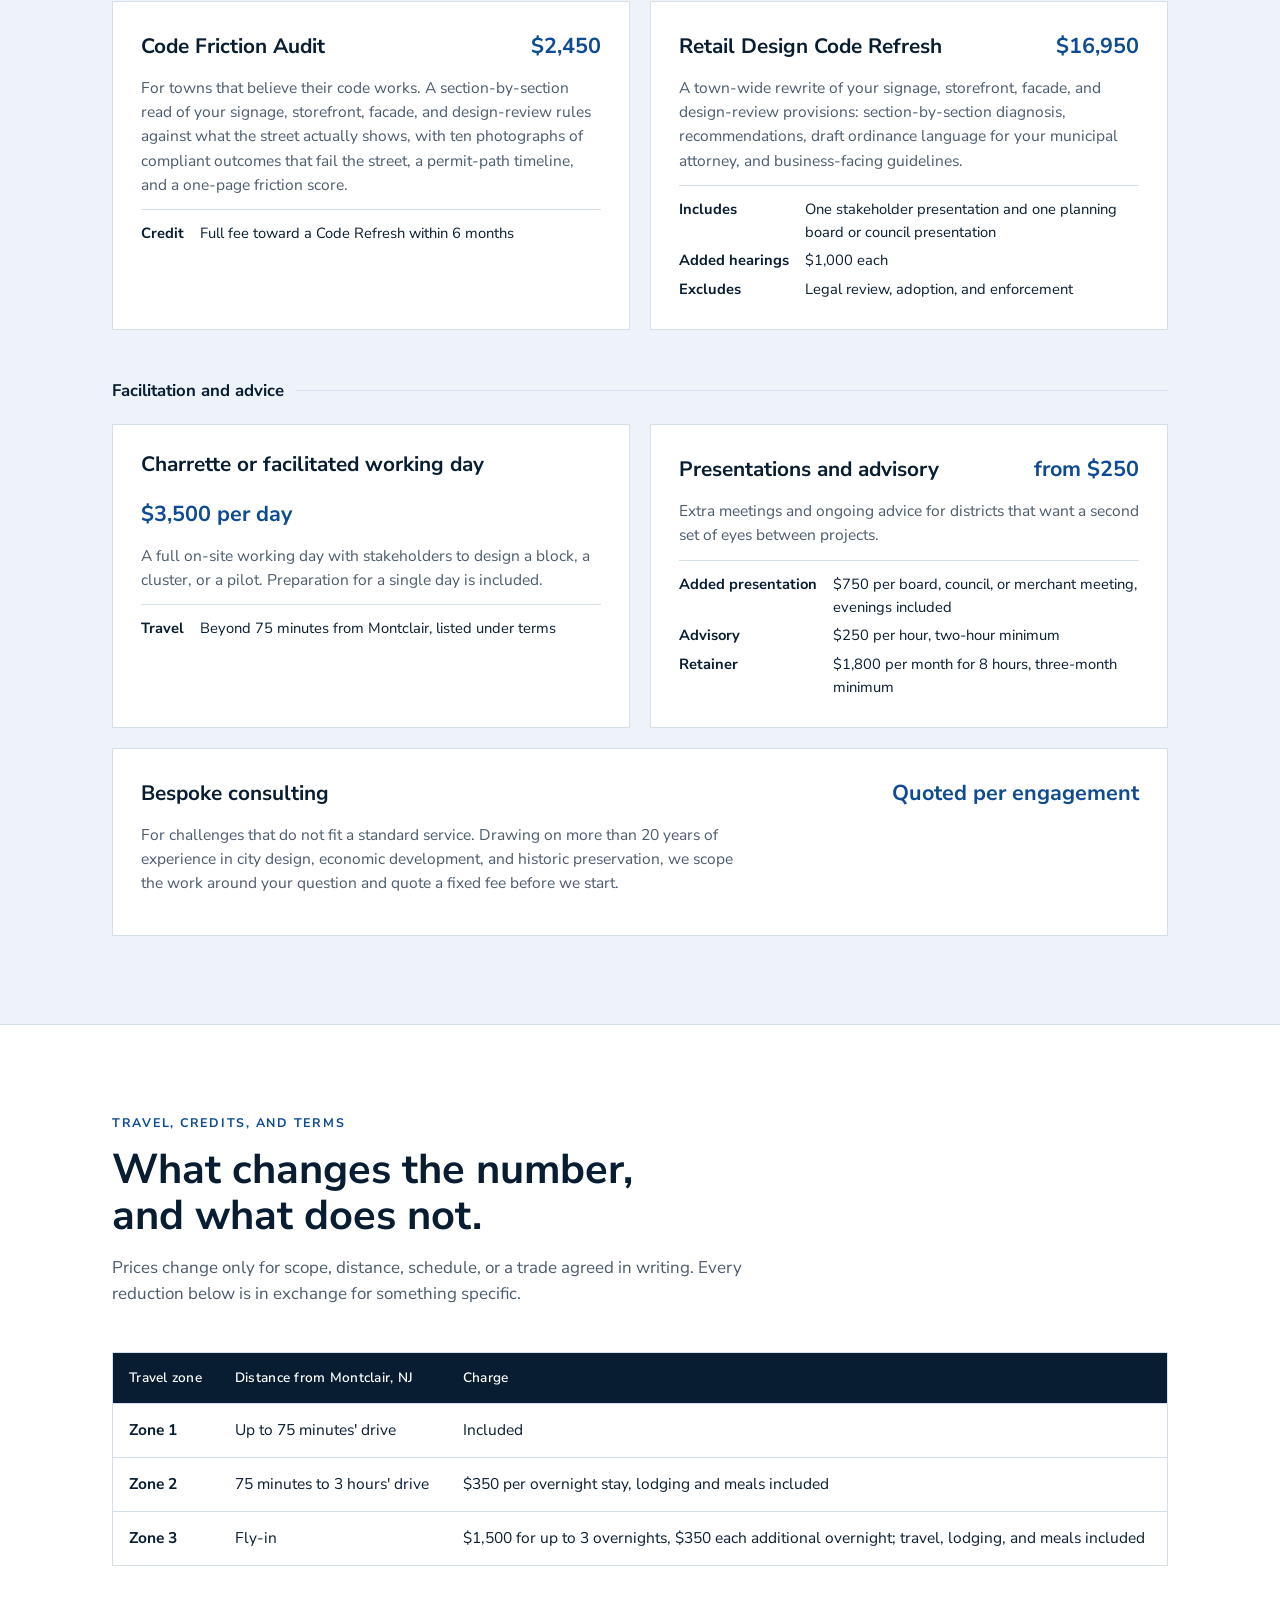
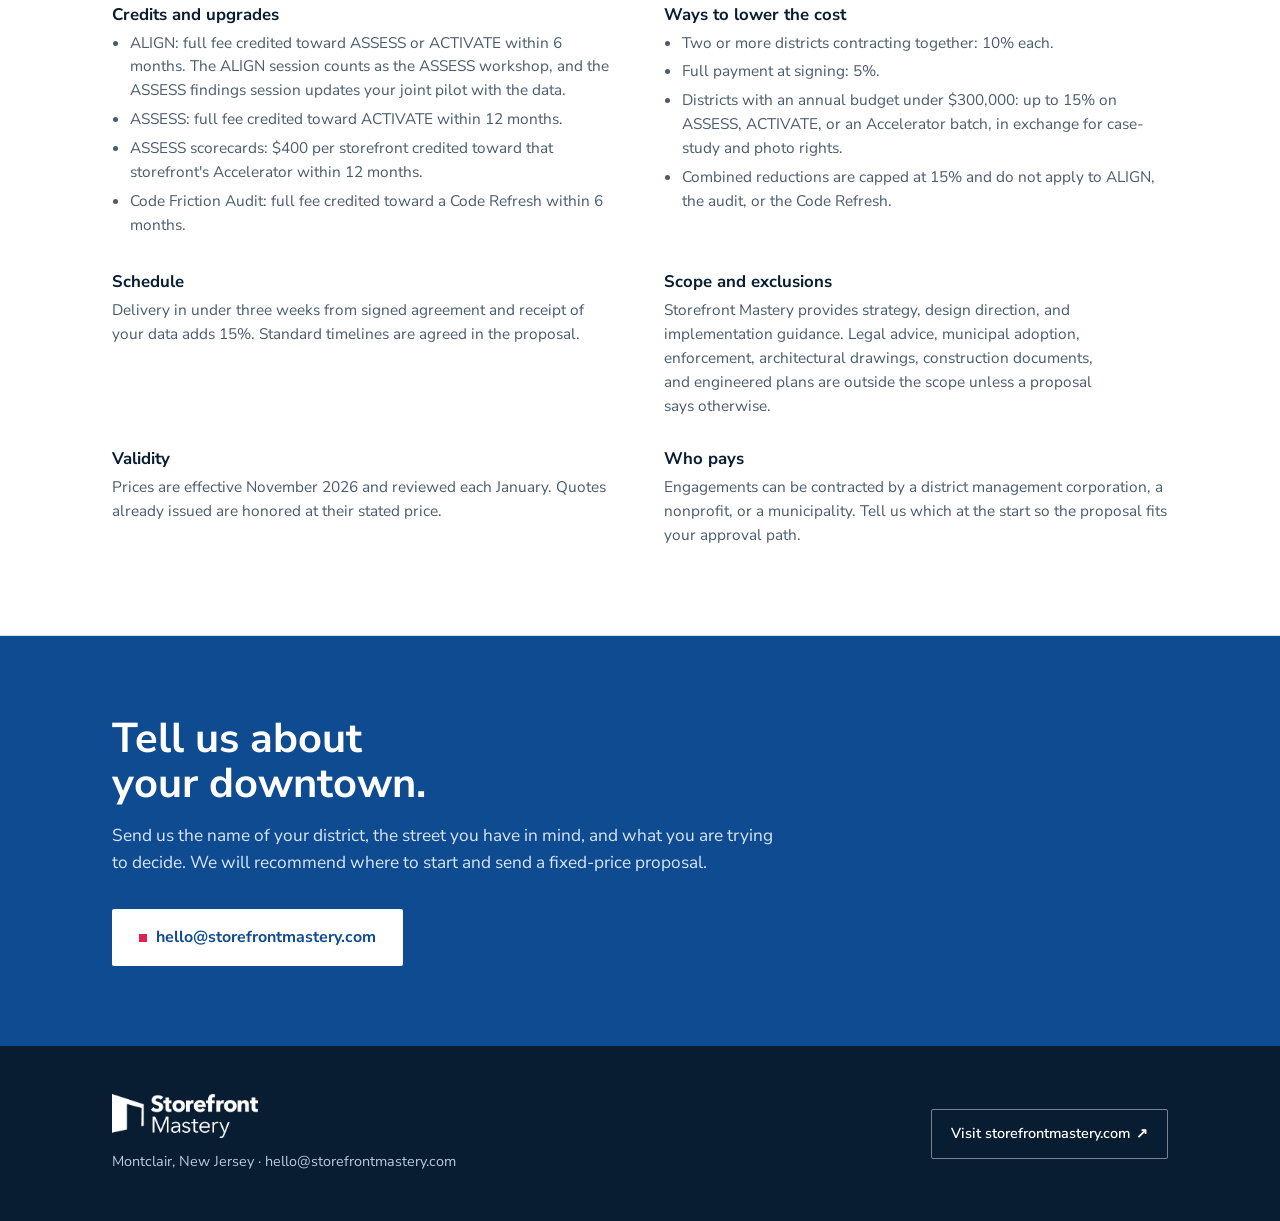
==== commit 7b2bbb4d: "New Flagship Program heading and intro Co-Authored-By: Claude Opus 5.5 <noreply@anthropic.com> Claud" ====
--- a/index.html
+++ b/index.html
@@ -287,8 +287,8 @@
 <section id="programs" class="mist">
   <div class="wrap">
     <p class="label">The Flagship Program</p>
-    <h2>Three tiers. Each one builds on the last.</h2>
-    <p class="sub">Start where your downtown is today. Each tier includes the one before it, so a district that needs all three can take them in order without paying twice. One price for every district, and every price is fixed.</p>
+    <h2>Three ways to move your downtown forward.</h2>
+    <p class="sub">Start with what you need today. Each program builds on the previous one, so you can expand without paying twice.</p>
 
     <div class="programs">
       <article class="prog" id="align">
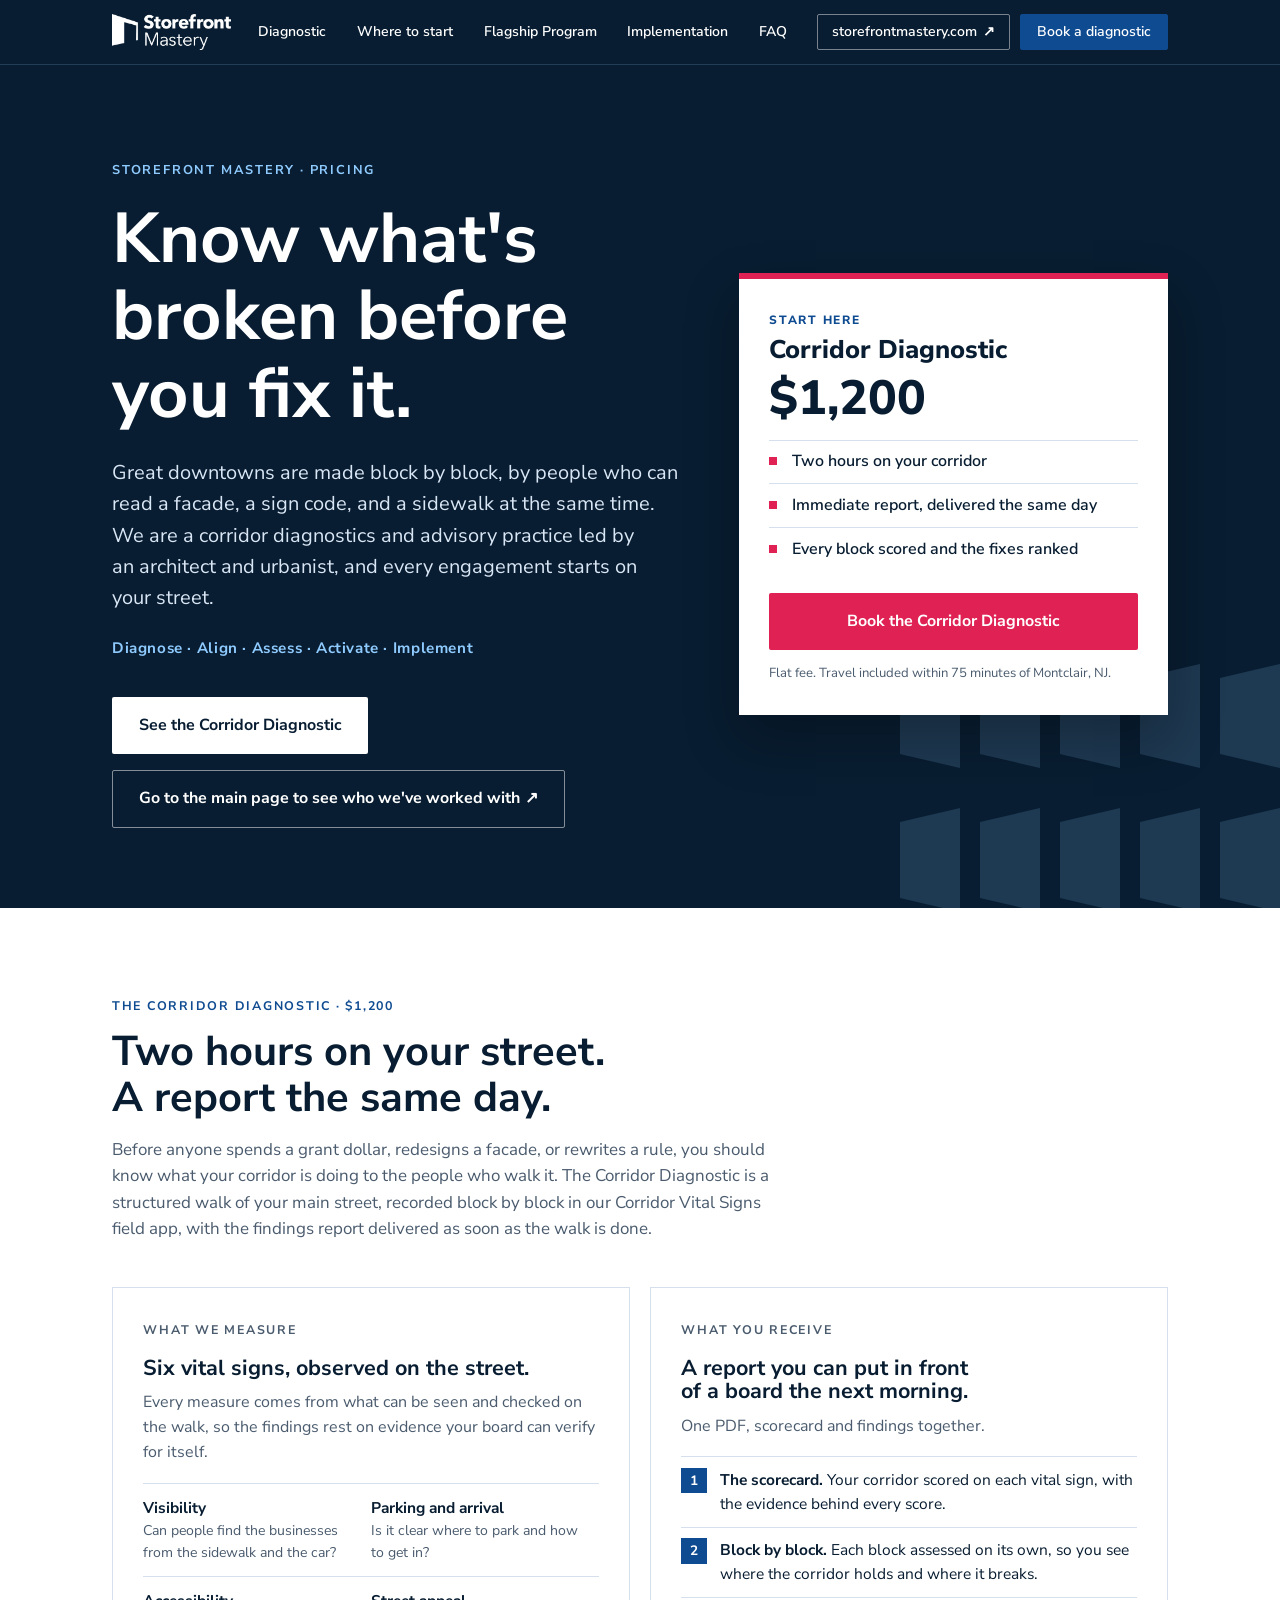
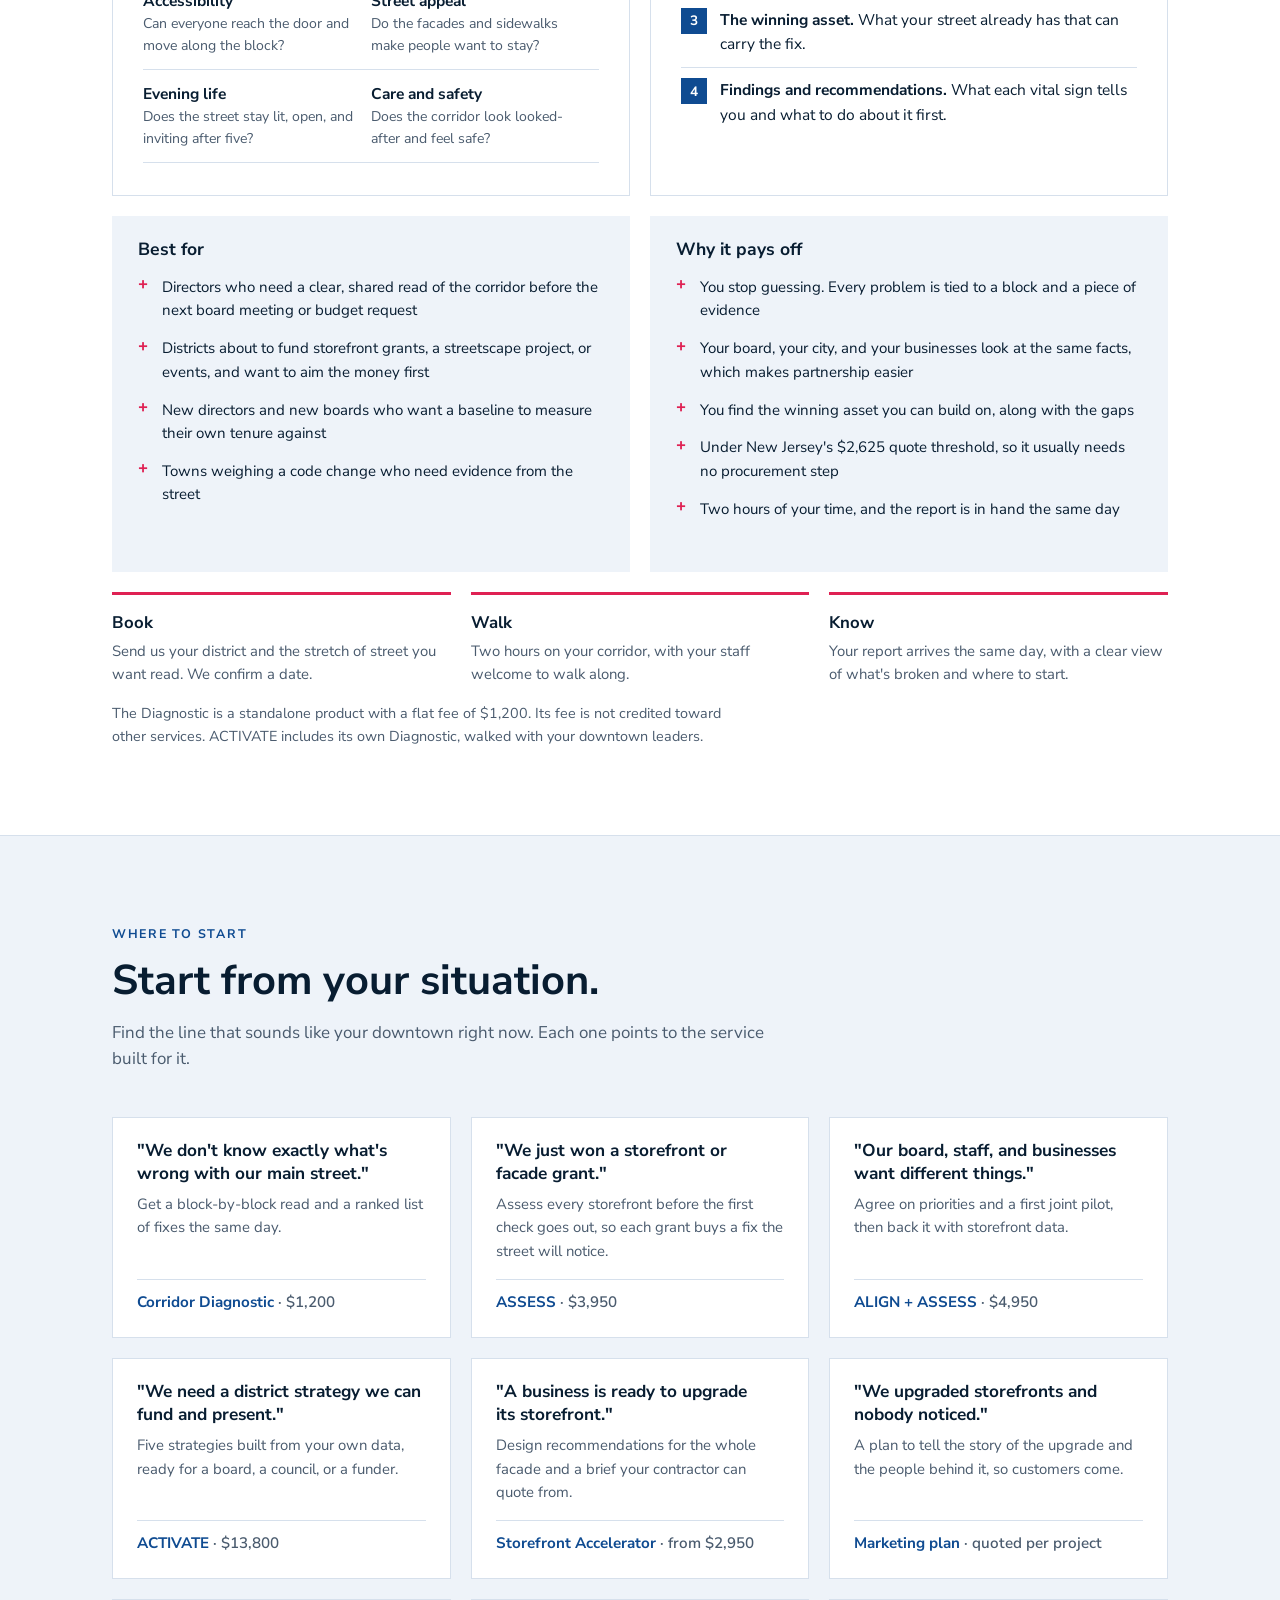
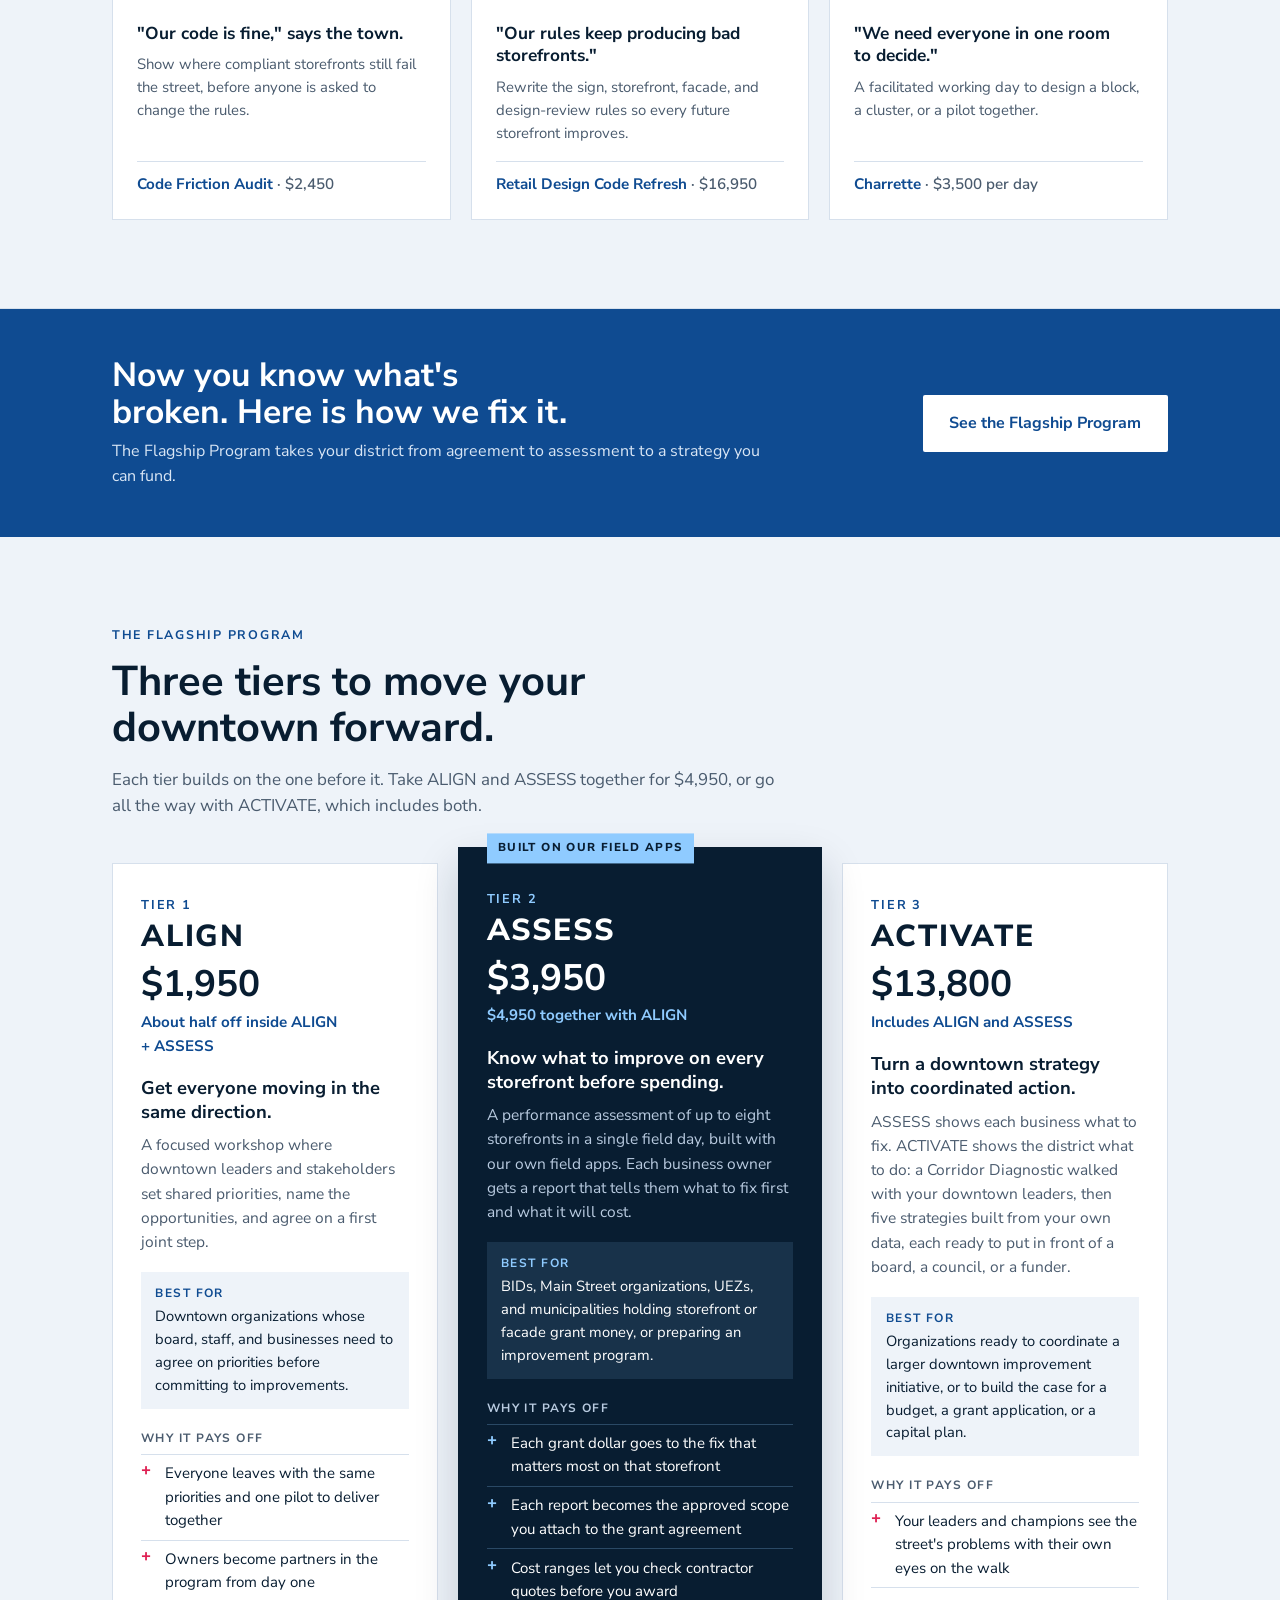
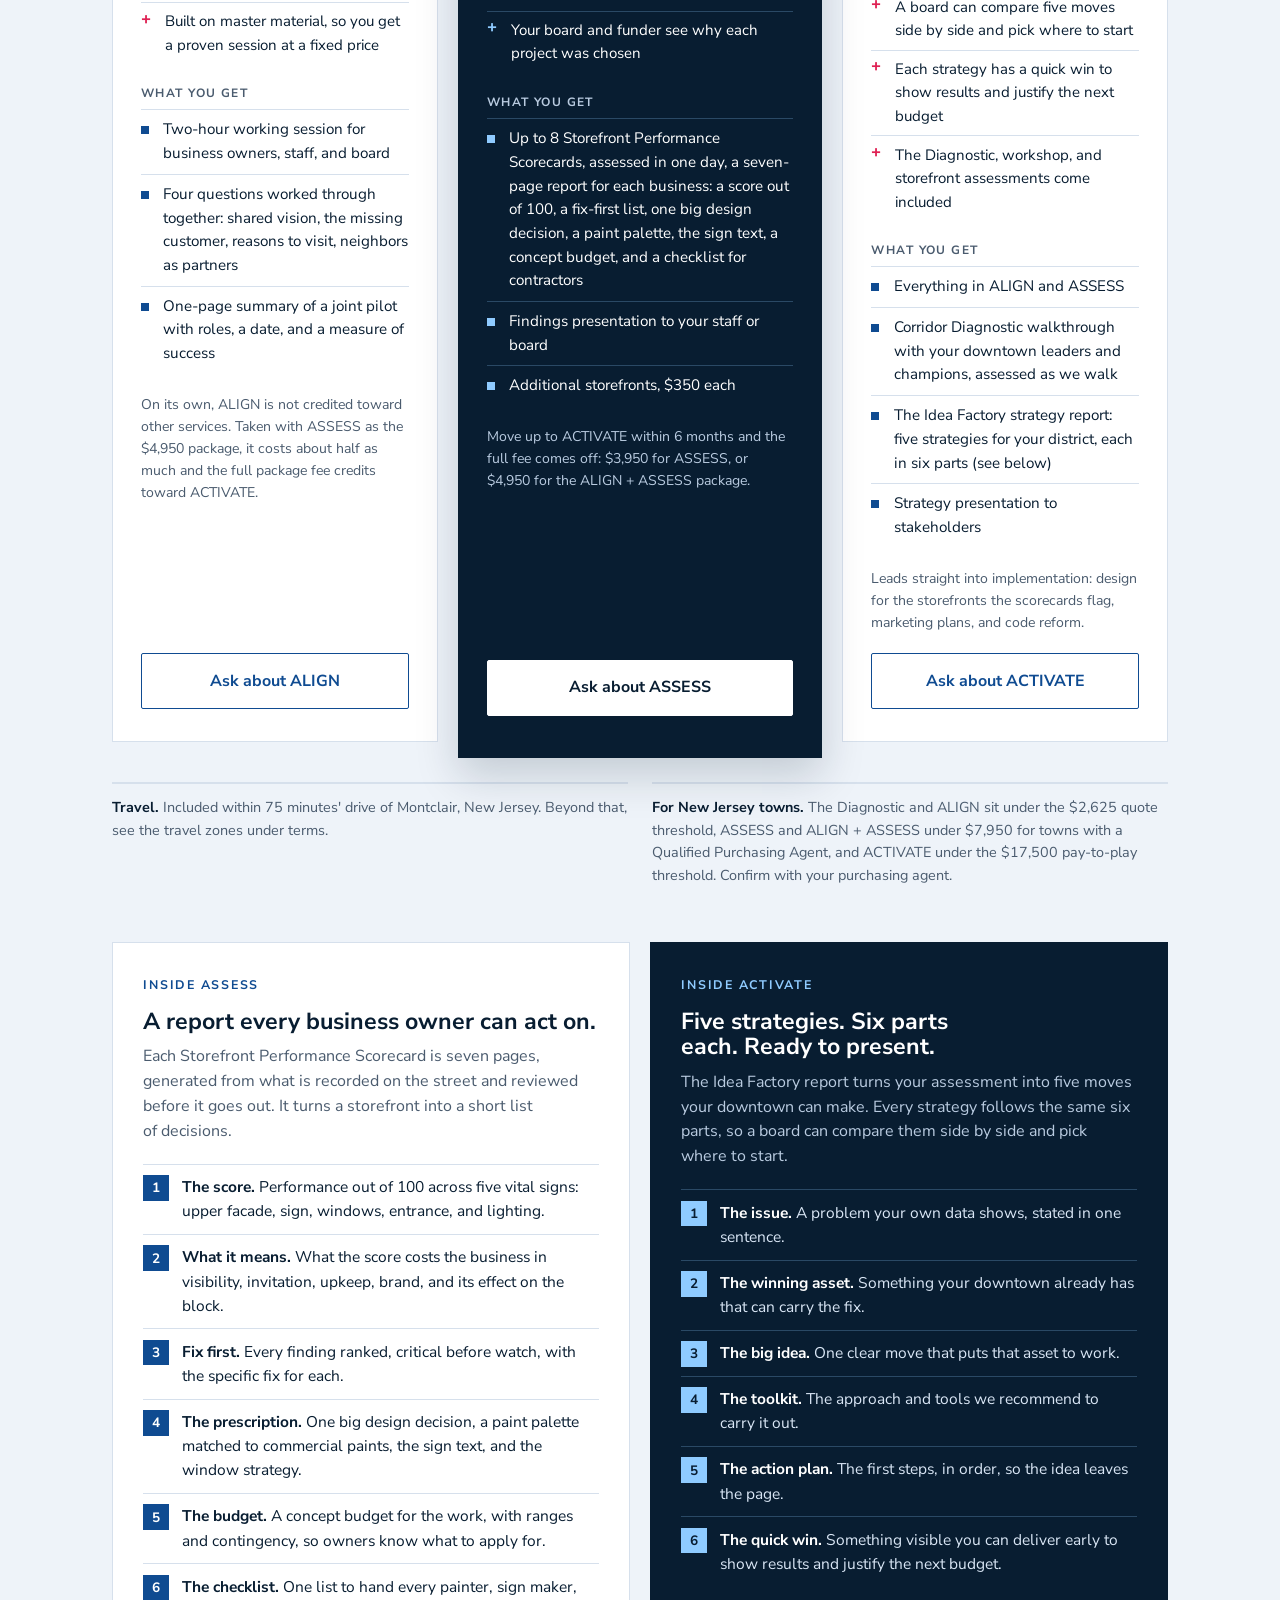
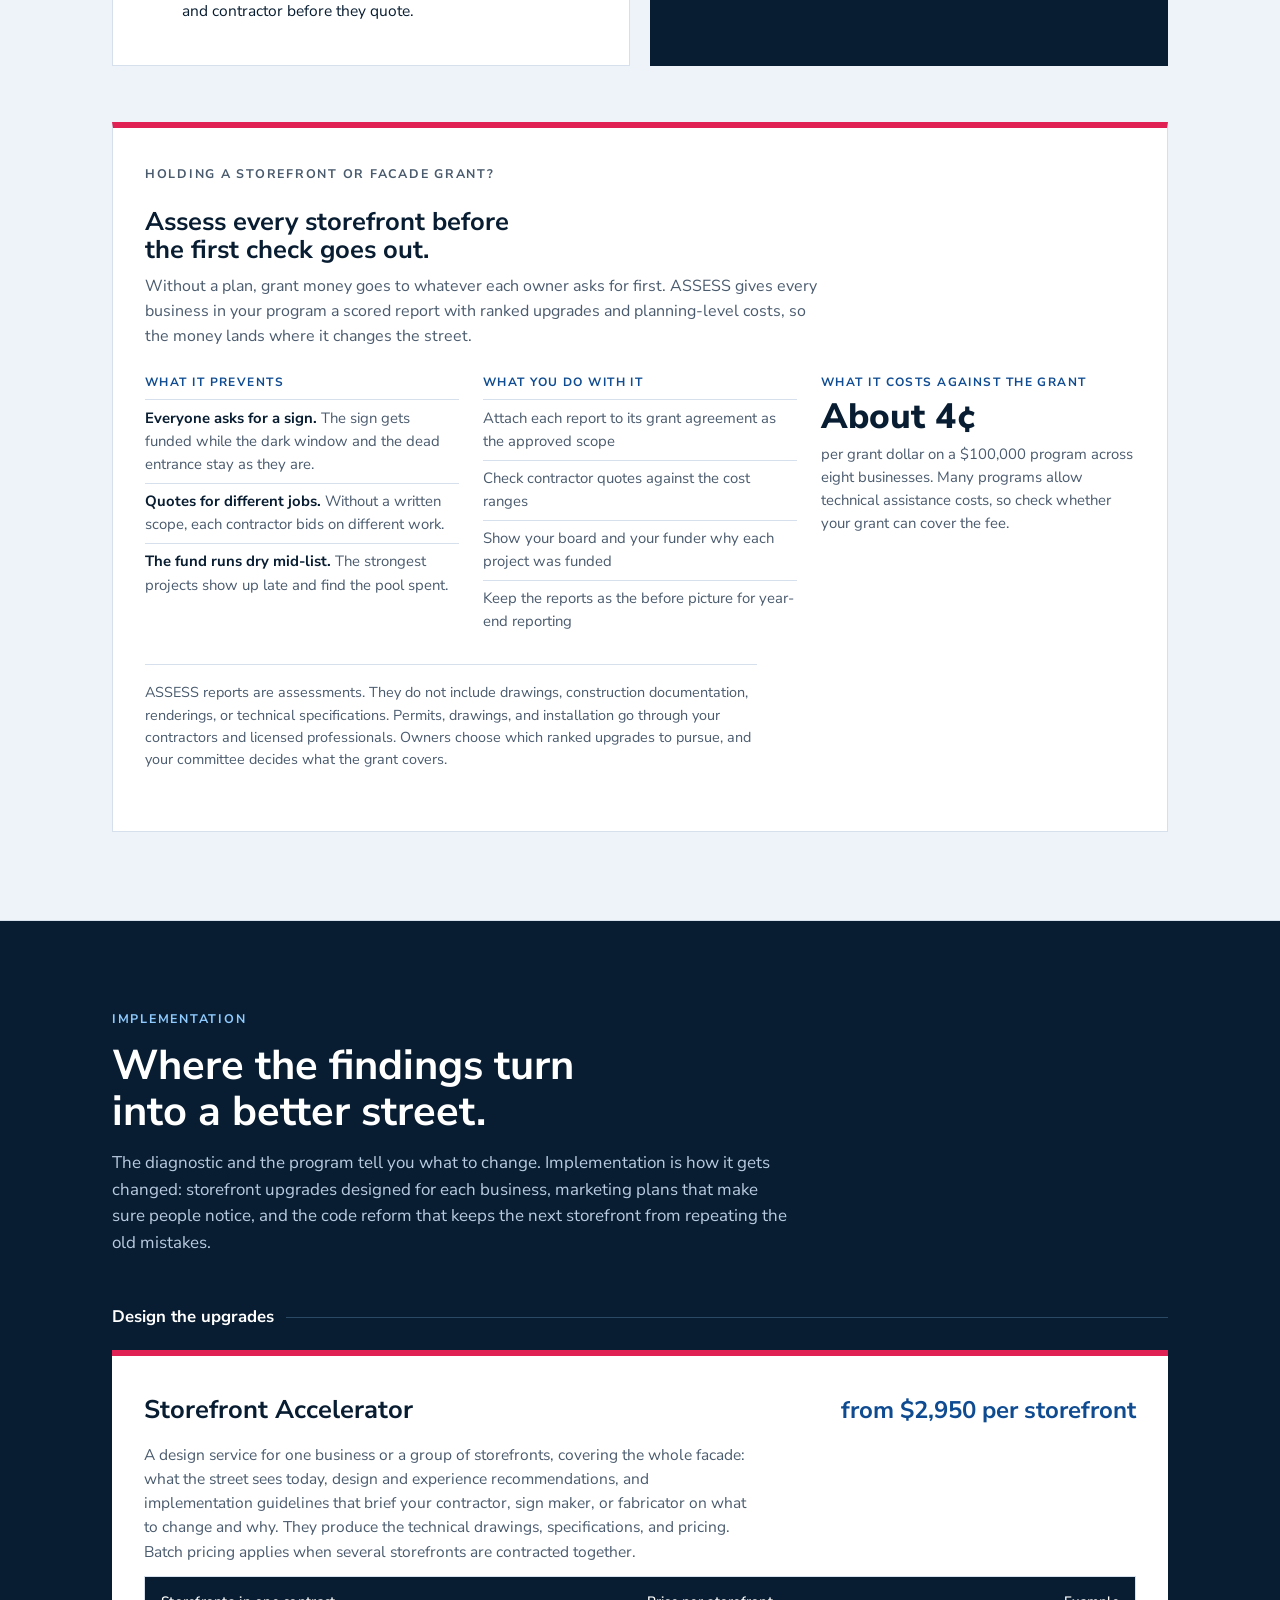
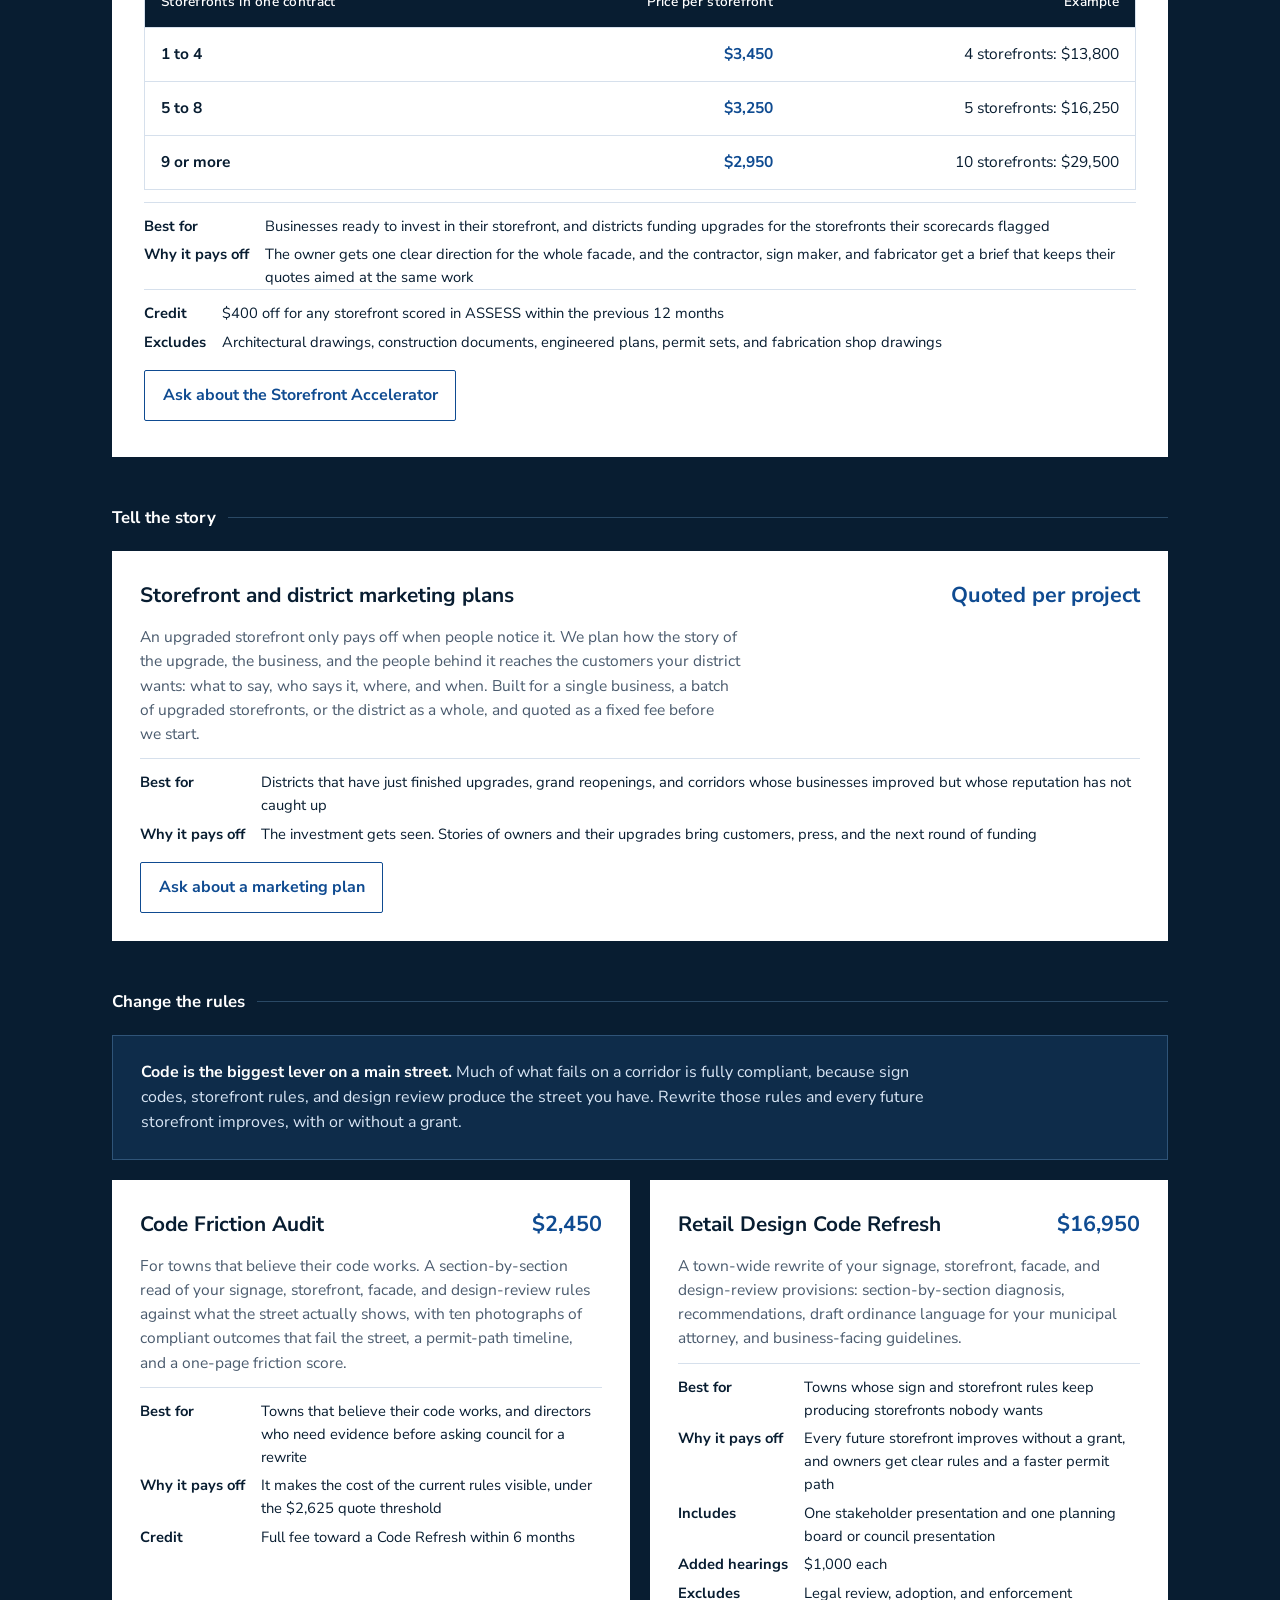
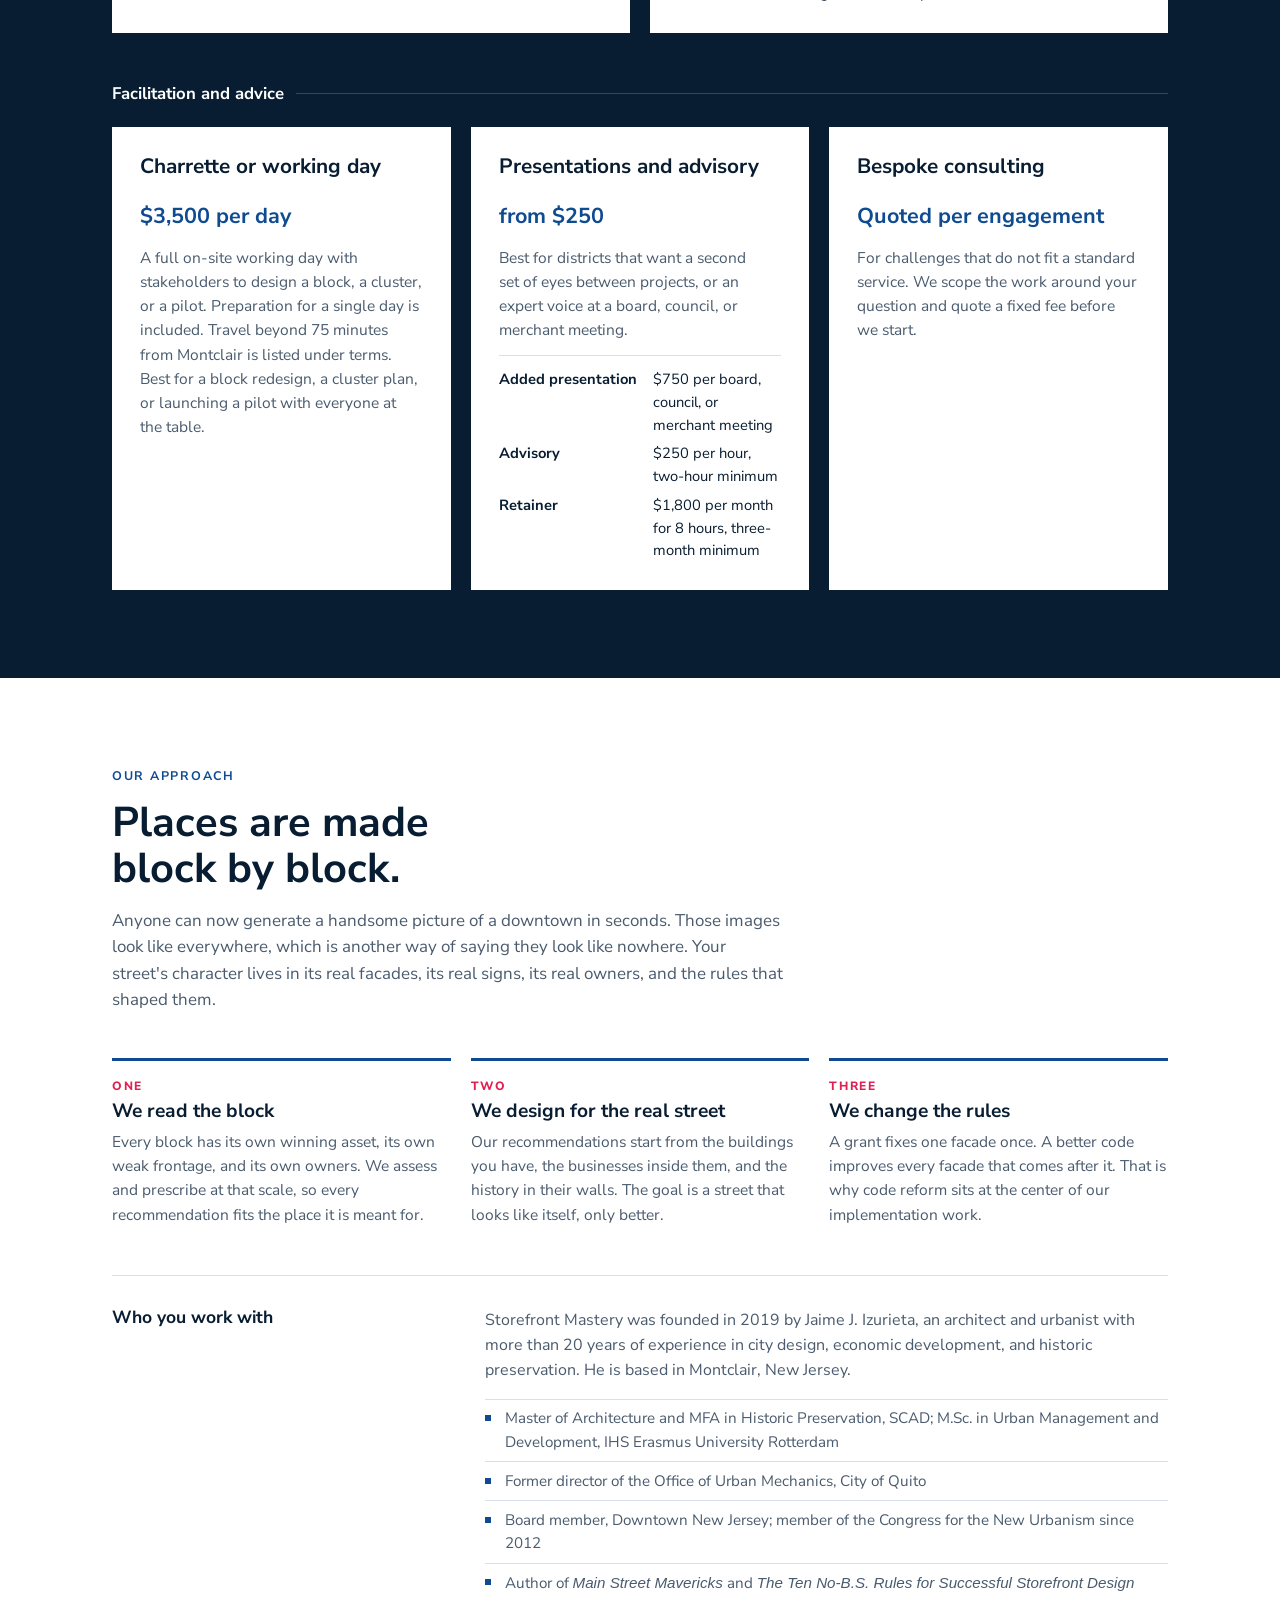
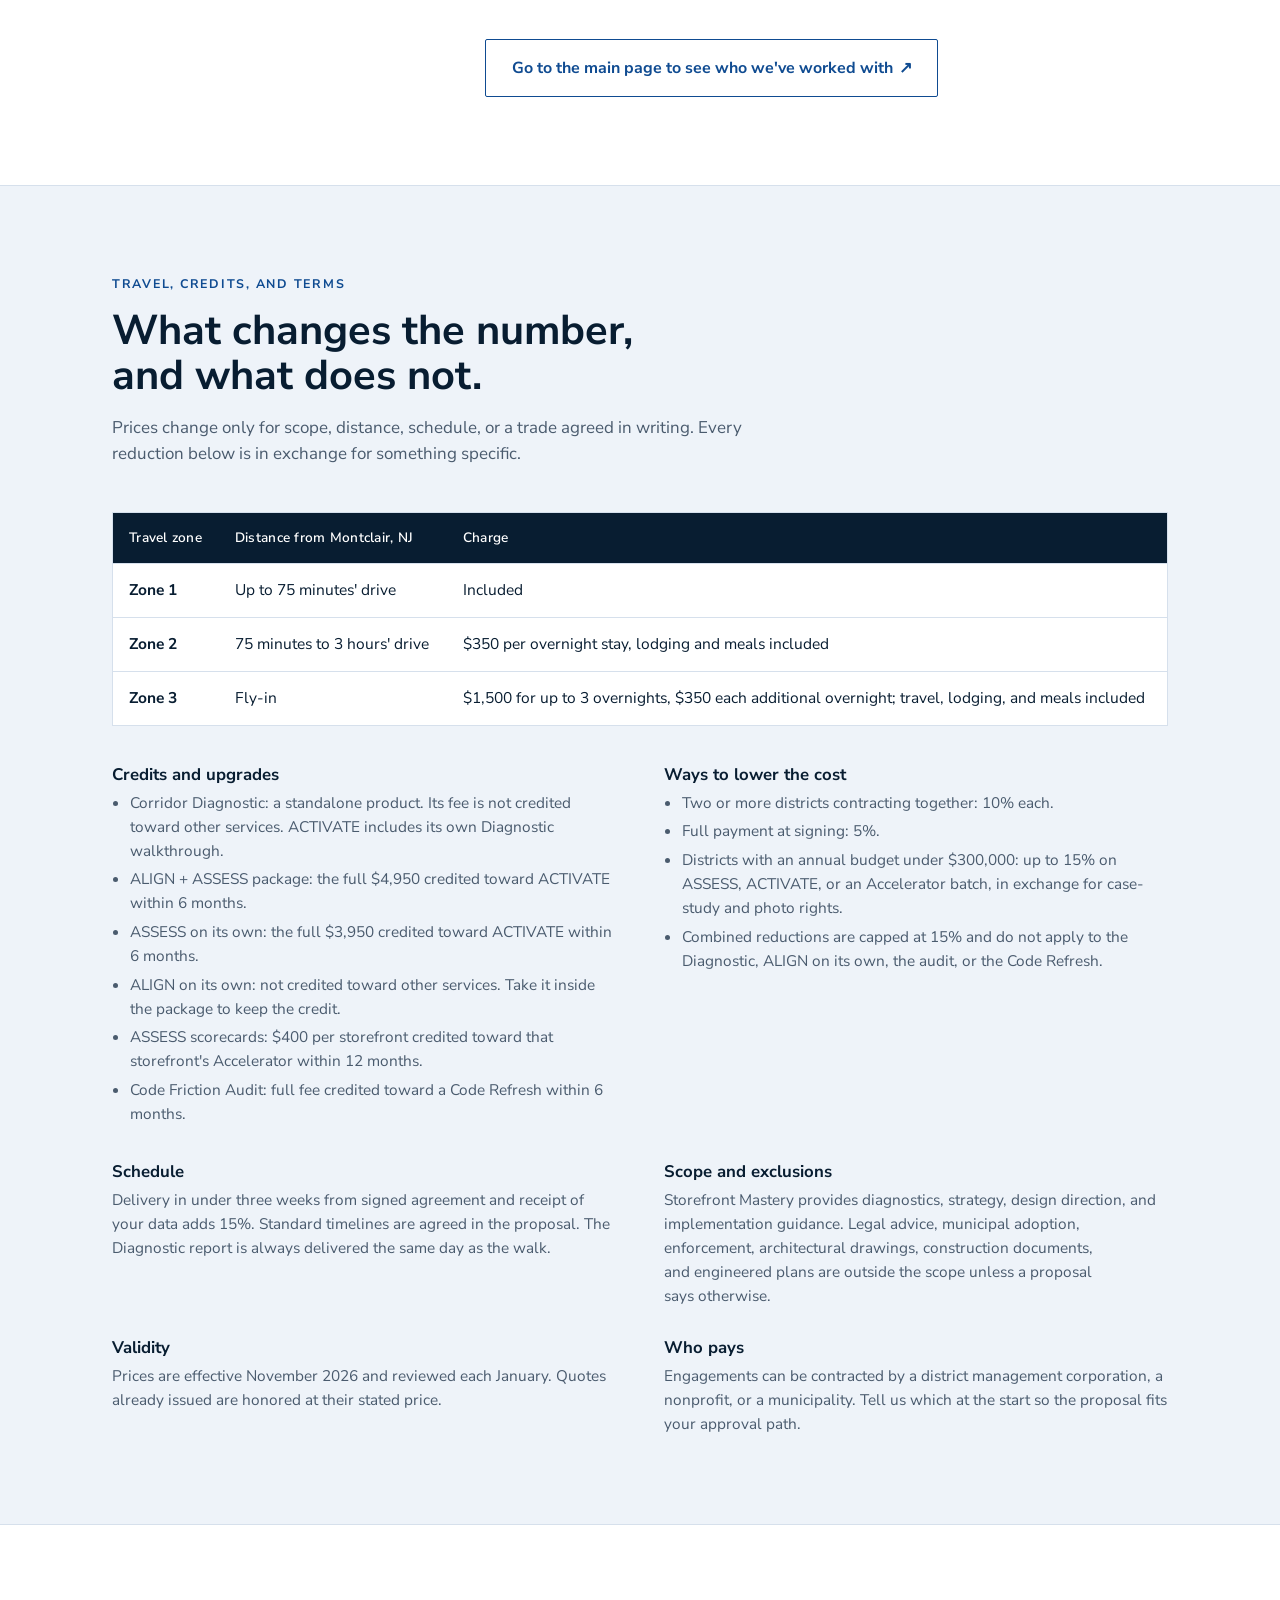
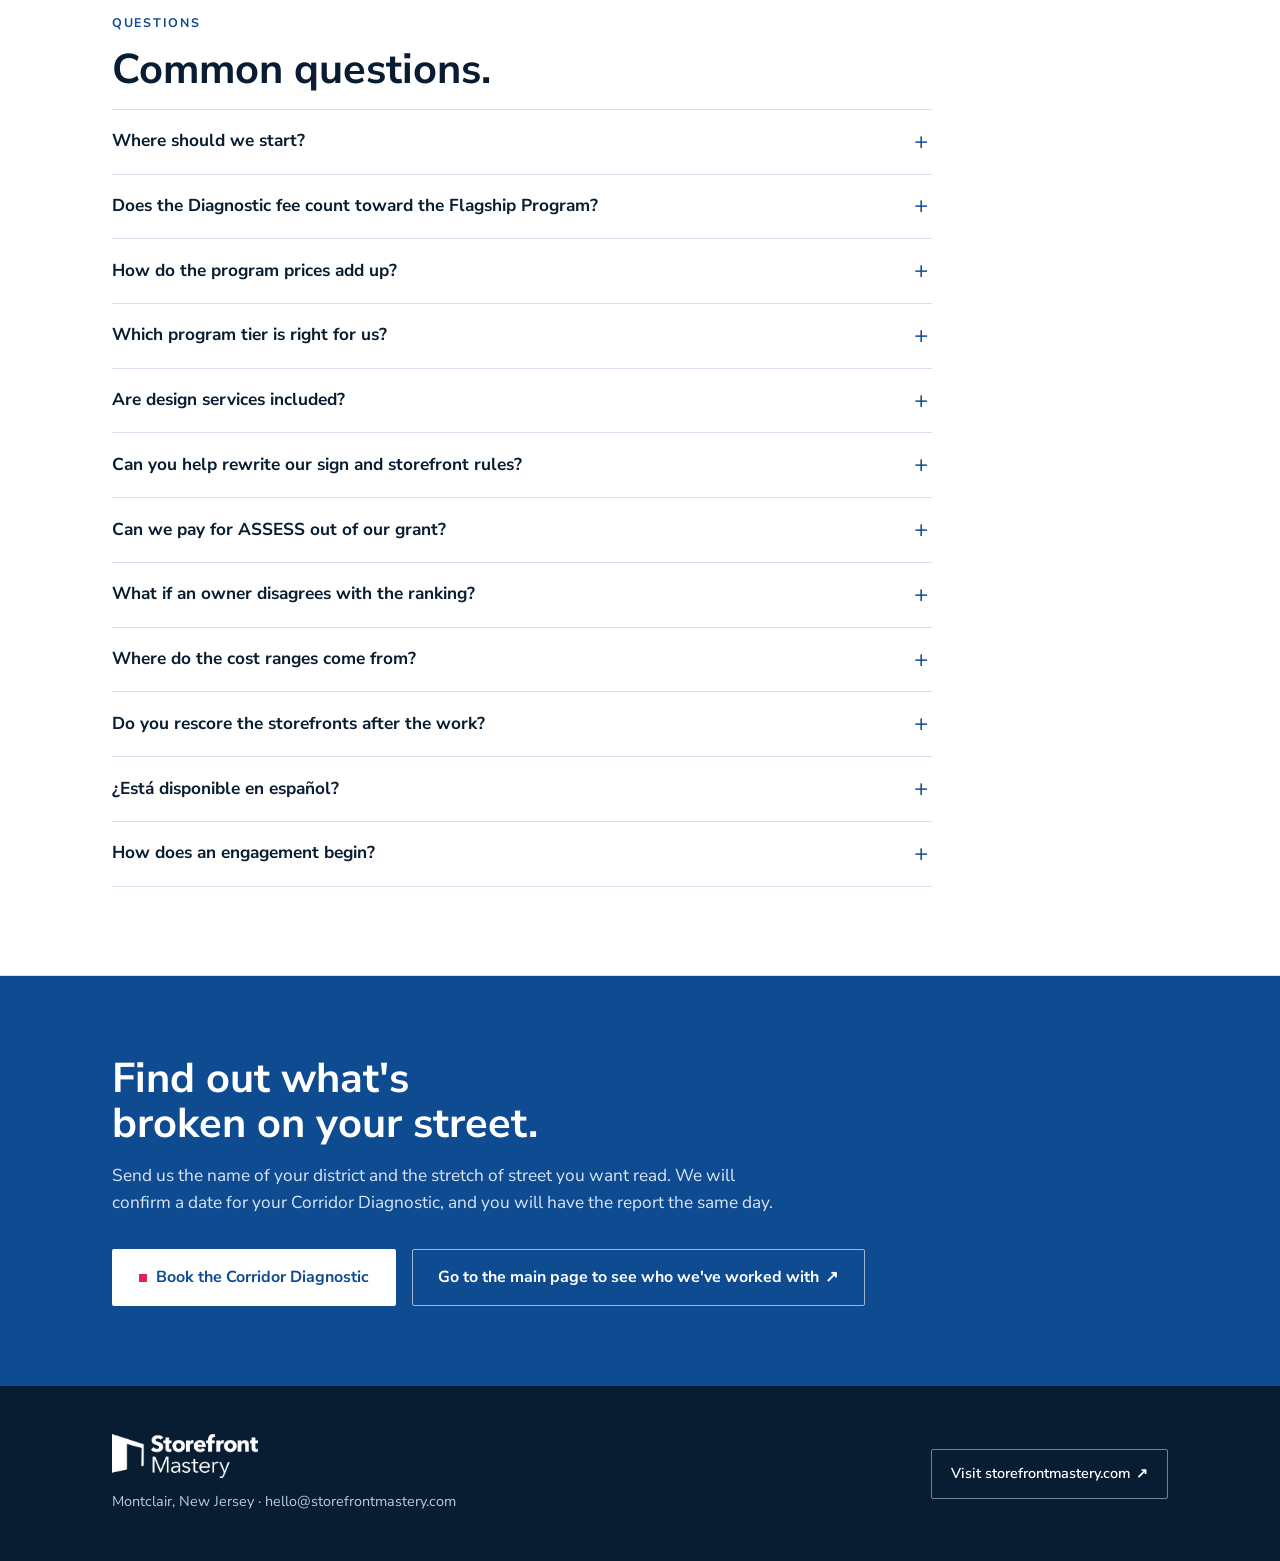
==== commit 7dafaa02: "Pricing v2.2: Corridor Diagnostic lead, new Flagship prices, implementation section; retire facadegr" ====
--- a/index.html
+++ b/index.html
@@ -4,7 +4,7 @@
 <meta charset="UTF-8">
 <meta name="viewport" content="width=device-width, initial-scale=1.0">
 <title>Pricing | Storefront Mastery</title>
-<meta name="description" content="The Storefront Mastery Flagship Program for downtown organizations, in three tiers: ALIGN ($1,500), ASSESS ($7,900), and ACTIVATE ($14,950). Workshops, storefront assessments, and district strategy from Storefront Mastery.">
+<meta name="description" content="Start with the Storefront Mastery Corridor Diagnostic ($1,200): two hours on your corridor and a same-day report. Then the Flagship Program, ALIGN + ASSESS ($4,950) and ACTIVATE ($13,800), plus storefront design, marketing plans, and code reform.">
 <link rel="preconnect" href="https://fonts.googleapis.com">
 <link rel="preconnect" href="https://fonts.gstatic.com" crossorigin>
 <link href="https://fonts.googleapis.com/css2?family=Nunito+Sans:opsz,wght@6..12,400;6..12,600;6..12,700;6..12,800&display=swap" rel="stylesheet">
@@ -138,15 +138,6 @@
 .founder h3 { font-size: 1.1rem; }
 .founder p { color: var(--muted); }
 
-/* proof */
-.proof { display: grid; grid-template-columns: repeat(3, 1fr); gap: 1.25rem; margin: 2rem 0 2.5rem; }
-.case { background: #fff; border: 1px solid var(--rule); padding: 1.5rem; }
-.case .place { font-size: 0.78rem; font-weight: 700; letter-spacing: 0.12em; text-transform: uppercase; color: var(--blue); margin-bottom: 0.4rem; }
-.case p { font-size: 1rem; }
-blockquote.quote { background: var(--navy); color: #fff; padding: 2.25rem 2.5rem; border-left: 4px solid var(--red); }
-blockquote.quote p { font-size: 1.3rem; line-height: 1.45; margin-bottom: 1rem; max-width: 52ch; }
-blockquote.quote footer { background: none; padding: 0; color: #B9CBE0; font-size: 0.92rem; }
-blockquote.quote footer b { color: #fff; display: block; }
 
 /* faq */
 .faq { max-width: 820px; }
@@ -203,6 +194,9 @@
 body > footer .sitebtn { border: 1px solid rgba(255,255,255,0.45); padding: 0.8rem 1.2rem; border-radius: 2px; display: inline-block; }
 body > footer .sitebtn:hover { border-color: #fff; background: rgba(255,255,255,0.08); }
 
+@media (max-width: 1440px) {
+  .top nav a.nav-x { display: none; }
+}
 @media (max-width: 1080px) {
   .top nav a:not(.cta):not(.site) { display: none; }
   .why { grid-template-columns: repeat(3, 1fr); }
@@ -239,6 +233,127 @@
   header.top, .hero .doors { display: none; }
   .hero, .closing, .prog.feature, blockquote.quote { background: #fff; color: var(--ink); }
 }
+
+/* v2.1 additions */
+.hero .grid { display: grid; grid-template-columns: 1.35fr 1fr; gap: 3rem; align-items: center; position: relative; z-index: 1; }
+.dx-card { background: #fff; color: var(--navy); padding: 2rem 1.9rem; border-top: 6px solid var(--red); box-shadow: 0 24px 50px rgba(0,0,0,0.28); }
+.dx-card .tag { font-size: 0.75rem; font-weight: 800; letter-spacing: 0.14em; text-transform: uppercase; color: var(--blue); margin-bottom: 0.4rem; }
+.dx-card .name { font-size: 1.6rem; font-weight: 800; line-height: 1.1; margin-bottom: 0.6rem; }
+.dx-card .amt { font-size: 3rem; font-weight: 800; line-height: 1; margin-bottom: 1.1rem; }
+.dx-card ul { list-style: none; margin-bottom: 1.4rem; }
+.dx-card li { padding: 0.55rem 0 0.55rem 1.4rem; border-top: 1px solid var(--rule); position: relative; font-weight: 600; }
+.dx-card li::before { content: ""; position: absolute; left: 0; top: 1.05rem; width: 8px; height: 8px; background: var(--red); }
+.btn-red { background: var(--red); color: #fff; display: block; text-align: center; }
+.btn-red:hover { background: var(--navy); }
+.dx-card .fine { font-size: 0.82rem; color: var(--muted); margin-top: 0.8rem; }
+
+.btn-outline { border: 1.5px solid var(--blue); color: var(--blue); background: transparent; }
+.btn-outline:hover { background: var(--blue); color: #fff; }
+.btn-ghost { border: 1px solid rgba(255,255,255,0.5); color: #fff; }
+.btn-ghost:hover { border-color: #fff; background: rgba(255,255,255,0.08); }
+.btn-row { display: flex; flex-wrap: wrap; gap: 1rem; margin-top: 2.25rem; }
+
+/* diagnostic section */
+.dx { display: grid; grid-template-columns: 1fr 1fr; gap: 1.25rem; }
+.dx-block { background: #fff; border: 1px solid var(--rule); padding: 2rem 1.9rem; }
+.dx-block h3 { font-size: 1.35rem; margin-bottom: 0.6rem; }
+.dx-block > p { color: var(--muted); margin-bottom: 1.1rem; }
+.signs { display: grid; grid-template-columns: repeat(2, 1fr); gap: 0; border-top: 1px solid var(--rule); }
+.signs div { padding: 0.75rem 0.5rem 0.75rem 0; border-bottom: 1px solid var(--rule); font-weight: 700; font-size: 0.97rem; }
+.signs div span { display: block; font-weight: 400; color: var(--muted); font-size: 0.88rem; }
+.steps { display: grid; grid-template-columns: repeat(3, 1fr); gap: 1.25rem; margin-top: 1.25rem; }
+.steps div { border-top: 3px solid var(--red); padding-top: 0.9rem; }
+.steps b { display: block; font-size: 1.05rem; margin-bottom: 0.25rem; }
+.steps p { color: var(--muted); font-size: 0.93rem; }
+
+/* bridge into the program */
+.bridge { background: var(--blue); color: #fff; padding: 3rem 0; border: 0; }
+.bridge .wrap { display: flex; justify-content: space-between; align-items: center; gap: 2rem; flex-wrap: wrap; }
+.bridge h2 { color: #fff; margin: 0; max-width: 26ch; font-size: clamp(1.5rem, 2.8vw, 2.1rem); }
+.bridge p { color: #D9E6F5; margin-top: 0.5rem; }
+.bridge .btn { background: #fff; color: var(--blue); }
+.bridge .btn:hover { background: var(--navy); color: #fff; }
+.prog .alt { font-size: 0.95rem; font-weight: 700; margin: -0.6rem 0 1.1rem; color: var(--blue); }
+.prog.feature .alt { color: var(--window); }
+
+/* approach */
+.approach { display: grid; grid-template-columns: repeat(3, 1fr); gap: 1.25rem; margin-bottom: 3rem; }
+.approach div { border-top: 3px solid var(--blue); padding-top: 1rem; }
+.approach .n { font-size: 0.75rem; font-weight: 800; letter-spacing: 0.14em; text-transform: uppercase; color: var(--red); margin-bottom: 0.35rem; }
+.approach h3 { font-size: 1.2rem; margin-bottom: 0.5rem; }
+.approach p { color: var(--muted); font-size: 0.97rem; }
+.creds { list-style: none; margin-top: 1rem; }
+.creds li { padding: 0.45rem 0 0.45rem 1.2rem; border-top: 1px solid var(--rule); position: relative; color: var(--muted); font-size: 0.95rem; }
+.creds li::before { content: ""; position: absolute; left: 0; top: 0.95rem; width: 6px; height: 6px; background: var(--blue); }
+
+/* implementation, the prominent services section */
+section.impl { background: var(--navy); color: #fff; border: 0; }
+.impl .label { color: var(--window); }
+.impl h2 { color: #fff; }
+.impl .sub { color: #B9CBE0; }
+.impl .group { color: #fff; }
+.impl .group::after { background: rgba(143,203,255,0.25); }
+.impl .svc { border: 0; color: var(--ink); }
+.impl .svc.hero-svc { border-top: 6px solid var(--red); padding: 2.25rem 2rem; }
+.impl .svc.hero-svc h3 { font-size: 1.6rem; }
+.impl .svc.hero-svc .p { font-size: 1.5rem; }
+.impl .lever { background: var(--navy-2); border: 1px solid rgba(143,203,255,0.25); padding: 1.5rem 1.75rem; margin-bottom: 1.25rem; }
+.impl .lever p { color: #D9E6F5; max-width: 80ch; }
+.impl .lever b { color: #fff; }
+.svc ul.inc { list-style: none; margin: 0 0 0.9rem; }
+.svc ul.inc li { padding: 0.4rem 0 0.4rem 1.2rem; border-top: 1px solid var(--rule); position: relative; font-size: 0.94rem; }
+.svc ul.inc li::before { content: ""; position: absolute; left: 0; top: 0.9rem; width: 6px; height: 6px; background: var(--blue); }
+.svc .go { display: inline-block; margin-top: 1rem; font-weight: 700; text-decoration: none; padding: 0.75rem 1.1rem; border: 1.5px solid var(--blue); color: var(--blue); border-radius: 2px; }
+.svc .go:hover { background: var(--blue); color: #fff; }
+.services.three { grid-template-columns: repeat(3, 1fr); }
+
+@media (max-width: 900px) {
+  .hero .grid, .dx, .steps, .approach, .services.three { grid-template-columns: 1fr; }
+  .dx-block { padding: 1.5rem 1.25rem; }
+  .dx-card { padding: 1.6rem 1.3rem; }
+  .impl .svc.hero-svc { padding: 1.6rem 1.25rem; }
+}
+@media (max-width: 640px) {
+  .signs { grid-template-columns: 1fr; }
+  .btn-row .btn { width: 100%; text-align: center; }
+}
+
+.closing .btn.btn-ghost { background: transparent; color: #fff; border: 1px solid rgba(255,255,255,0.6); }
+.closing .btn.btn-ghost:hover { background: rgba(255,255,255,0.1); }
+
+/* v2.2b: situations, benefits, grant block */
+.fit { display: grid; grid-template-columns: repeat(3, 1fr); gap: 1.25rem; }
+.fit a { display: flex; flex-direction: column; background: #fff; border: 1px solid var(--rule); padding: 1.4rem 1.5rem; text-decoration: none; color: var(--ink); min-width: 0; }
+.fit a:hover { border-color: var(--blue); box-shadow: 0 10px 24px rgba(8,29,49,0.08); }
+.fit .sit { font-size: 1.08rem; font-weight: 700; line-height: 1.3; margin-bottom: 0.5rem; }
+.fit .reason { color: var(--muted); font-size: 0.93rem; margin-bottom: 1rem; }
+.fit .pick { margin-top: auto; border-top: 1px solid var(--rule); padding-top: 0.7rem; font-weight: 700; color: var(--blue); font-size: 0.95rem; }
+.fit .pick span { color: var(--muted); font-weight: 600; }
+.gains { list-style: none; margin: 0 0 1.25rem; }
+.gains li { padding: 0.45rem 0 0.45rem 1.5rem; position: relative; font-size: 0.94rem; }
+.gains li::before { content: "+"; position: absolute; left: 0; top: 0.35rem; font-weight: 800; color: var(--red); font-size: 1.05rem; }
+.gains li::before, .prog ul.gains li::before { content: "+"; width: auto; height: auto; background: none; left: 0; top: 0.35rem; font-weight: 800; color: var(--red); font-size: 1.05rem; line-height: 1.2; }
+.prog.feature ul.gains li::before { color: var(--window); background: none; }
+.dx-uses { display: grid; grid-template-columns: 1fr 1fr; gap: 1.25rem; margin-top: 1.25rem; }
+.dx-uses > div { background: var(--mist); padding: 1.5rem 1.6rem; }
+.dx-uses h3 { font-size: 1.1rem; margin-bottom: 0.6rem; }
+.grant { margin-top: 3.5rem; background: #fff; border: 1px solid var(--rule); border-top: 6px solid var(--red); padding: 2.25rem 2rem; }
+.grant h3 { font-size: 1.6rem; margin-bottom: 0.6rem; max-width: 30ch; }
+.grant > p { color: var(--muted); margin-bottom: 1.5rem; }
+.grant .cols { display: grid; grid-template-columns: repeat(3, 1fr); gap: 1.5rem; }
+.grant h4 { font-size: 0.75rem; letter-spacing: 0.12em; text-transform: uppercase; color: var(--blue); margin-bottom: 0.5rem; }
+.grant .cols p, .grant .cols li { color: var(--muted); font-size: 0.93rem; }
+.grant .cols ul { list-style: none; }
+.grant .cols li { padding: 0.4rem 0; border-top: 1px solid var(--rule); }
+.grant .cols li b { color: var(--ink); }
+.grant .cols p.math { font-size: 2.2rem; font-weight: 800; color: var(--navy); line-height: 1; margin: 0.25rem 0 0.5rem; }
+.grant .scope { margin-top: 1.5rem; font-size: 0.9rem; color: var(--muted); border-top: 1px solid var(--rule); padding-top: 1rem; }
+.svc dl.uses { margin-top: 0.25rem; }
+.impl .lever .gains li { color: #D9E6F5; }
+@media (max-width: 900px) {
+  .fit, .dx-uses, .grant .cols { grid-template-columns: 1fr; }
+  .grant { padding: 1.6rem 1.25rem; }
+}
 </style>
 </head>
 <body>
@@ -247,13 +362,15 @@
   <div class="wrap">
     <a class="logo" href="https://storefrontmastery.com" title="Go to storefrontmastery.com"><img src="storefront-mastery-logo-white.png" alt="Storefront Mastery home" width="119" height="36"></a>
     <nav aria-label="Page sections">
+      <a href="#diagnostic">Diagnostic</a>
+      <a href="#fit">Where to start</a>
       <a href="#programs">Flagship Program</a>
-      <a href="#why">Why us</a>
+      <a href="#implementation">Implementation</a>
+      <a class="nav-x" href="#approach">Our approach</a>
+      <a class="nav-x" href="#terms">Terms</a>
       <a href="#faq">FAQ</a>
-      <a href="#services">More services</a>
-      <a href="#terms">Terms</a>
       <a class="site" href="https://storefrontmastery.com">storefrontmastery.com<span class="arrow" aria-hidden="true">↗</span></a>
-      <a class="cta" href="mailto:hello@storefrontmastery.com?subject=Program%20inquiry">Talk with us</a>
+      <a class="cta" href="mailto:hello@storefrontmastery.com?subject=Corridor%20Diagnostic%20booking">Book a diagnostic</a>
     </nav>
   </div>
 </header>
@@ -268,44 +385,154 @@
     </g>
   </svg>
   <div class="wrap">
-    <p class="kicker">Storefront Mastery · Pricing</p>
-    <h1>Better storefronts. Stronger main streets.</h1>
-    <p class="lede">We are a downtown experience strategy practice. We help downtown organizations turn storefront improvement spending into better-performing businesses and more attractive main streets.</p>
-    <p class="services-line">Workshops · Storefront Assessments · District Strategy</p>
-    <div class="actions">
-      <a class="btn btn-primary" href="#programs">Explore the Flagship Program</a>
-      <a class="quiet" href="https://storefrontmastery.com">See our work at storefrontmastery.com</a>
-    </div>
-    <div class="prices" aria-label="Program prices">
-      <a href="#align"><small>Tier 1 · Align</small><strong>$1,500</strong></a>
-      <a href="#assess"><small>Tier 2 · Assess</small><strong>$7,900</strong></a>
-      <a href="#activate"><small>Tier 3 · Activate</small><strong>$14,950</strong></a>
+    <div class="grid">
+      <div>
+        <p class="kicker">Storefront Mastery · Pricing</p>
+        <h1>Know what's broken before you fix it.</h1>
+        <p class="lede">Great downtowns are made block by block, by people who can read a facade, a sign code, and a sidewalk at the same time. We are a corridor diagnostics and advisory practice led by an architect and urbanist, and every engagement starts on your street.</p>
+        <p class="services-line">Diagnose · Align · Assess · Activate · Implement</p>
+        <div class="actions">
+          <a class="btn btn-primary" href="#diagnostic">See the Corridor Diagnostic</a>
+          <a class="btn btn-ghost" href="https://storefrontmastery.com">Go to the main page to see who we've worked with<span class="arrow" aria-hidden="true">↗</span></a>
+        </div>
+      </div>
+      <aside class="dx-card" aria-label="Corridor Diagnostic price">
+        <p class="tag">Start here</p>
+        <p class="name">Corridor Diagnostic</p>
+        <p class="amt">$1,200</p>
+        <ul>
+          <li>Two hours on your corridor</li>
+          <li>Immediate report, delivered the same day</li>
+          <li>Every block scored and the fixes ranked</li>
+        </ul>
+        <a class="btn btn-red" href="mailto:hello@storefrontmastery.com?subject=Corridor%20Diagnostic%20booking">Book the Corridor Diagnostic</a>
+        <p class="fine">Flat fee. Travel included within 75 minutes of Montclair, NJ.</p>
+      </aside>
     </div>
   </div>
 </div>
 
+<section id="diagnostic">
+  <div class="wrap">
+    <p class="label">The Corridor Diagnostic · $1,200</p>
+    <h2>Two hours on your street. A report the same day.</h2>
+    <p class="sub">Before anyone spends a grant dollar, redesigns a facade, or rewrites a rule, you should know what your corridor is doing to the people who walk it. The Corridor Diagnostic is a structured walk of your main street, recorded block by block in our Corridor Vital Signs field app, with the findings report delivered as soon as the walk is done.</p>
+
+    <div class="dx">
+      <div class="dx-block">
+        <p class="label">What we measure</p>
+        <h3>Six vital signs, observed on the street.</h3>
+        <p>Every measure comes from what can be seen and checked on the walk, so the findings rest on evidence your board can verify for itself.</p>
+        <div class="signs">
+          <div>Visibility<span>Can people find the businesses from the sidewalk and the car?</span></div>
+          <div>Parking and arrival<span>Is it clear where to park and how to get in?</span></div>
+          <div>Accessibility<span>Can everyone reach the door and move along the block?</span></div>
+          <div>Street appeal<span>Do the facades and sidewalks make people want to stay?</span></div>
+          <div>Evening life<span>Does the street stay lit, open, and inviting after five?</span></div>
+          <div>Care and safety<span>Does the corridor look looked-after and feel safe?</span></div>
+        </div>
+      </div>
+      <div class="dx-block">
+        <p class="label">What you receive</p>
+        <h3>A report you can put in front of a board the next morning.</h3>
+        <p>One PDF, scorecard and findings together.</p>
+        <ol class="anatomy">
+          <li><b>The scorecard.</b> Your corridor scored on each vital sign, with the evidence behind every score.</li>
+          <li><b>Block by block.</b> Each block assessed on its own, so you see where the corridor holds and where it breaks.</li>
+          <li><b>The winning asset.</b> What your street already has that can carry the fix.</li>
+          <li><b>Findings and recommendations.</b> What each vital sign tells you and what to do about it first.</li>
+        </ol>
+      </div>
+    </div>
+
+    <div class="dx-uses">
+      <div>
+        <h3>Best for</h3>
+        <ul class="gains">
+          <li>Directors who need a clear, shared read of the corridor before the next board meeting or budget request</li>
+          <li>Districts about to fund storefront grants, a streetscape project, or events, and want to aim the money first</li>
+          <li>New directors and new boards who want a baseline to measure their own tenure against</li>
+          <li>Towns weighing a code change who need evidence from the street</li>
+        </ul>
+      </div>
+      <div>
+        <h3>Why it pays off</h3>
+        <ul class="gains">
+          <li>You stop guessing. Every problem is tied to a block and a piece of evidence</li>
+          <li>Your board, your city, and your businesses look at the same facts, which makes partnership easier</li>
+          <li>You find the winning asset you can build on, along with the gaps</li>
+          <li>Under New Jersey's $2,625 quote threshold, so it usually needs no procurement step</li>
+          <li>Two hours of your time, and the report is in hand the same day</li>
+        </ul>
+      </div>
+    </div>
+
+    <div class="steps">
+      <div><b>Book</b><p>Send us your district and the stretch of street you want read. We confirm a date.</p></div>
+      <div><b>Walk</b><p>Two hours on your corridor, with your staff welcome to walk along.</p></div>
+      <div><b>Know</b><p>Your report arrives the same day, with a clear view of what's broken and where to start.</p></div>
+    </div>
+    <p class="note">The Diagnostic is a standalone product with a flat fee of $1,200. Its fee is not credited toward other services. ACTIVATE includes its own Diagnostic, walked with your downtown leaders.</p>
+  </div>
+</section>
+
+<section id="fit" class="mist">
+  <div class="wrap">
+    <p class="label">Where to start</p>
+    <h2>Start from your situation.</h2>
+    <p class="sub">Find the line that sounds like your downtown right now. Each one points to the service built for it.</p>
+    <div class="fit">
+      <a href="#diagnostic"><p class="sit">"We don't know exactly what's wrong with our main street."</p><p class="reason">Get a block-by-block read and a ranked list of fixes the same day.</p><p class="pick">Corridor Diagnostic <span>· $1,200</span></p></a>
+      <a href="#assess"><p class="sit">"We just won a storefront or facade grant."</p><p class="reason">Assess every storefront before the first check goes out, so each grant buys a fix the street will notice.</p><p class="pick">ASSESS <span>· $3,950</span></p></a>
+      <a href="#align"><p class="sit">"Our board, staff, and businesses want different things."</p><p class="reason">Agree on priorities and a first joint pilot, then back it with storefront data.</p><p class="pick">ALIGN + ASSESS <span>· $4,950</span></p></a>
+      <a href="#activate"><p class="sit">"We need a district strategy we can fund and present."</p><p class="reason">Five strategies built from your own data, ready for a board, a council, or a funder.</p><p class="pick">ACTIVATE <span>· $13,800</span></p></a>
+      <a href="#accelerator"><p class="sit">"A business is ready to upgrade its storefront."</p><p class="reason">Design recommendations for the whole facade and a brief your contractor can quote from.</p><p class="pick">Storefront Accelerator <span>· from $2,950</span></p></a>
+      <a href="#marketing"><p class="sit">"We upgraded storefronts and nobody noticed."</p><p class="reason">A plan to tell the story of the upgrade and the people behind it, so customers come.</p><p class="pick">Marketing plan <span>· quoted per project</span></p></a>
+      <a href="#audit"><p class="sit">"Our code is fine," says the town.</p><p class="reason">Show where compliant storefronts still fail the street, before anyone is asked to change the rules.</p><p class="pick">Code Friction Audit <span>· $2,450</span></p></a>
+      <a href="#refresh"><p class="sit">"Our rules keep producing bad storefronts."</p><p class="reason">Rewrite the sign, storefront, facade, and design-review rules so every future storefront improves.</p><p class="pick">Retail Design Code Refresh <span>· $16,950</span></p></a>
+      <a href="#facilitation"><p class="sit">"We need everyone in one room to decide."</p><p class="reason">A facilitated working day to design a block, a cluster, or a pilot together.</p><p class="pick">Charrette <span>· $3,500 per day</span></p></a>
+    </div>
+  </div>
+</section>
+
+<div class="bridge">
+  <div class="wrap">
+    <div>
+      <h2>Now you know what's broken. Here is how we fix it.</h2>
+      <p>The Flagship Program takes your district from agreement to assessment to a strategy you can fund.</p>
+    </div>
+    <a class="btn" href="#programs">See the Flagship Program</a>
+  </div>
+</div>
+
 <section id="programs" class="mist">
   <div class="wrap">
     <p class="label">The Flagship Program</p>
-    <h2>Three ways to move your downtown forward.</h2>
-    <p class="sub">Start with what you need today. Each program builds on the previous one, so you can expand without paying twice.</p>
+    <h2>Three tiers to move your downtown forward.</h2>
+    <p class="sub">Each tier builds on the one before it. Take ALIGN and ASSESS together for $4,950, or go all the way with ACTIVATE, which includes both.</p>
 
     <div class="programs">
       <article class="prog" id="align">
         <p class="num">Tier 1</p>
         <p class="name">ALIGN</p>
-        <p class="amt">$1,500</p>
+        <p class="amt">$1,950</p>
+        <p class="alt">About half off inside ALIGN + ASSESS</p>
         <p class="outcome">Get everyone moving in the same direction.</p>
         <p class="desc">A focused workshop where downtown leaders and stakeholders set shared priorities, name the opportunities, and agree on a first joint step.</p>
-        <p class="best"><b>Best for</b>Downtown organizations that need agreement before committing to improvements.</p>
+        <p class="best"><b>Best for</b>Downtown organizations whose board, staff, and businesses need to agree on priorities before committing to improvements.</p>
+        <h4>Why it pays off</h4>
+        <ul class="gains">
+          <li>Everyone leaves with the same priorities and one pilot to deliver together</li>
+          <li>Owners become partners in the program from day one</li>
+          <li>Built on master material, so you get a proven session at a fixed price</li>
+        </ul>
         <h4>What you get</h4>
         <ul>
           <li>Two-hour working session for business owners, staff, and board</li>
           <li>Four questions worked through together: shared vision, the missing customer, reasons to visit, neighbors as partners</li>
           <li>One-page summary of a joint pilot with roles, a date, and a measure of success</li>
-          <li>Virtual option, $1,250</li>
-        </ul>
-        <p class="credit">The full fee is credited toward ASSESS or ACTIVATE within 6 months.</p>
+        </ul>
+        <p class="credit">On its own, ALIGN is not credited toward other services. Taken with ASSESS as the $4,950 package, it costs about half as much and the full package fee credits toward ACTIVATE.</p>
         <a class="go" href="mailto:hello@storefrontmastery.com?subject=ALIGN%20workshop%20inquiry">Ask about ALIGN</a>
       </article>
 
@@ -313,49 +540,65 @@
         <span class="flag">Built on our field apps</span>
         <p class="num">Tier 2</p>
         <p class="name">ASSESS</p>
-        <p class="amt">$7,900</p>
-        <p class="outcome">Know what to improve before spending.</p>
-        <p class="desc">A storefront and district performance assessment, built with our own field apps. You see how your corridor performs, and ten business owners each get a report that tells them what to fix first and what it will cost.</p>
-        <p class="best"><b>Best for</b>BIDs, Main Street organizations, and municipalities preparing a storefront improvement program or investing in their commercial district.</p>
+        <p class="amt">$3,950</p>
+        <p class="alt">$4,950 together with ALIGN</p>
+        <p class="outcome">Know what to improve on every storefront before spending.</p>
+        <p class="desc">A performance assessment of up to eight storefronts in a single field day, built with our own field apps. Each business owner gets a report that tells them what to fix first and what it will cost.</p>
+        <p class="best"><b>Best for</b>BIDs, Main Street organizations, UEZs, and municipalities holding storefront or facade grant money, or preparing an improvement program.</p>
+        <h4>Why it pays off</h4>
+        <ul class="gains">
+          <li>Each grant dollar goes to the fix that matters most on that storefront</li>
+          <li>Each report becomes the approved scope you attach to the grant agreement</li>
+          <li>Cost ranges let you check contractor quotes before you award</li>
+          <li>Your board and funder see why each project was chosen</li>
+        </ul>
         <h4>What you get</h4>
         <ul>
-          <li>Corridor Vital Signs: your corridor scored on five dimensions and 20 measures, each traced to its evidence</li>
-          <li>10 Storefront Performance Scorecards, a seven-page report for each business: a score out of 100, a fix-first list, one big design decision, a paint palette, the sign text, a concept budget, and a checklist for contractors</li>
-          <li>The ALIGN workshop, built on your own findings</li>
+          <li>Up to 8 Storefront Performance Scorecards, assessed in one day, a seven-page report for each business: a score out of 100, a fix-first list, one big design decision, a paint palette, the sign text, a concept budget, and a checklist for contractors</li>
           <li>Findings presentation to your staff or board</li>
-        </ul>
-        <p class="credit">Already took ALIGN? Its fee comes off, and a findings session replaces the second workshop. The full ASSESS fee is credited toward ACTIVATE within 12 months.</p>
+          <li>Additional storefronts, $350 each</li>
+        </ul>
+        <p class="credit">Move up to ACTIVATE within 6 months and the full fee comes off: $3,950 for ASSESS, or $4,950 for the ALIGN + ASSESS package.</p>
         <a class="go" href="mailto:hello@storefrontmastery.com?subject=ASSESS%20program%20inquiry">Ask about ASSESS</a>
       </article>
 
       <article class="prog" id="activate">
         <p class="num">Tier 3</p>
         <p class="name">ACTIVATE</p>
-        <p class="amt">$14,950</p>
+        <p class="amt">$13,800</p>
+        <p class="alt">Includes ALIGN and ASSESS</p>
         <p class="outcome">Turn a downtown strategy into coordinated action.</p>
-        <p class="desc">ASSESS shows you what is holding your downtown back. ACTIVATE shows you what to do about it: five strategies built from your own data, each ready to put in front of a board, a council, or a funder.</p>
-        <p class="best"><b>Best for</b>Organizations ready to coordinate a larger downtown improvement initiative.</p>
+        <p class="desc">ASSESS shows each business what to fix. ACTIVATE shows the district what to do: a Corridor Diagnostic walked with your downtown leaders, then five strategies built from your own data, each ready to put in front of a board, a council, or a funder.</p>
+        <p class="best"><b>Best for</b>Organizations ready to coordinate a larger downtown improvement initiative, or to build the case for a budget, a grant application, or a capital plan.</p>
+        <h4>Why it pays off</h4>
+        <ul class="gains">
+          <li>Your leaders and champions see the street's problems with their own eyes on the walk</li>
+          <li>A board can compare five moves side by side and pick where to start</li>
+          <li>Each strategy has a quick win to show results and justify the next budget</li>
+          <li>The Diagnostic, workshop, and storefront assessments come included</li>
+        </ul>
         <h4>What you get</h4>
         <ul>
-          <li>Everything in ASSESS</li>
+          <li>Everything in ALIGN and ASSESS</li>
+          <li>Corridor Diagnostic walkthrough with your downtown leaders and champions, assessed as we walk</li>
           <li>The Idea Factory strategy report: five strategies for your district, each in six parts (see below)</li>
           <li>Strategy presentation to stakeholders</li>
         </ul>
-        <p class="credit">Leads into design work for the storefronts the scorecards flag (see Storefront Accelerator below).</p>
+        <p class="credit">Leads straight into implementation: design for the storefronts the scorecards flag, marketing plans, and code reform.</p>
         <a class="go" href="mailto:hello@storefrontmastery.com?subject=ACTIVATE%20program%20inquiry">Ask about ACTIVATE</a>
       </article>
     </div>
 
     <div class="prog-notes">
       <p><b>Travel.</b> Included within 75 minutes' drive of Montclair, New Jersey. Beyond that, see the travel zones under terms.</p>
-      <p><b>For New Jersey towns.</b> ALIGN sits under the $2,625 quote threshold, ASSESS under $7,950 for towns with a Qualified Purchasing Agent, and ACTIVATE under the $17,500 pay-to-play threshold. Confirm with your purchasing agent.</p>
+      <p><b>For New Jersey towns.</b> The Diagnostic and ALIGN sit under the $2,625 quote threshold, ASSESS and ALIGN + ASSESS under $7,950 for towns with a Qualified Purchasing Agent, and ACTIVATE under the $17,500 pay-to-play threshold. Confirm with your purchasing agent.</p>
     </div>
 
     <div class="inside">
       <div class="inside-block">
         <p class="label">Inside ASSESS</p>
         <h3>A report every business owner can act on.</h3>
-        <p>Each Storefront Performance Scorecard is seven pages, generated from what we record on the street and reviewed by us before it goes out. It turns a storefront into a short list of decisions.</p>
+        <p>Each Storefront Performance Scorecard is seven pages, generated from what is recorded on the street and reviewed before it goes out. It turns a storefront into a short list of decisions.</p>
         <ol class="anatomy">
           <li><b>The score.</b> Performance out of 100 across five vital signs: upper facade, sign, windows, entrance, and lighting.</li>
           <li><b>What it means.</b> What the score costs the business in visibility, invitation, upkeep, brand, and its effect on the block.</li>
@@ -379,87 +622,51 @@
         </ol>
       </div>
     </div>
+
+    <div class="grant" id="grants">
+      <p class="label">Holding a storefront or facade grant?</p>
+      <h3>Assess every storefront before the first check goes out.</h3>
+      <p>Without a plan, grant money goes to whatever each owner asks for first. ASSESS gives every business in your program a scored report with ranked upgrades and planning-level costs, so the money lands where it changes the street.</p>
+      <div class="cols">
+        <div>
+          <h4>What it prevents</h4>
+          <ul>
+            <li><b>Everyone asks for a sign.</b> The sign gets funded while the dark window and the dead entrance stay as they are.</li>
+            <li><b>Quotes for different jobs.</b> Without a written scope, each contractor bids on different work.</li>
+            <li><b>The fund runs dry mid-list.</b> The strongest projects show up late and find the pool spent.</li>
+          </ul>
+        </div>
+        <div>
+          <h4>What you do with it</h4>
+          <ul>
+            <li>Attach each report to its grant agreement as the approved scope</li>
+            <li>Check contractor quotes against the cost ranges</li>
+            <li>Show your board and your funder why each project was funded</li>
+            <li>Keep the reports as the before picture for year-end reporting</li>
+          </ul>
+        </div>
+        <div>
+          <h4>What it costs against the grant</h4>
+          <p class="math">About 4¢</p>
+          <p>per grant dollar on a $100,000 program across eight businesses. Many programs allow technical assistance costs, so check whether your grant can cover the fee.</p>
+        </div>
+      </div>
+      <p class="scope">ASSESS reports are assessments. They do not include drawings, construction documentation, renderings, or technical specifications. Permits, drawings, and installation go through your contractors and licensed professionals. Owners choose which ranked upgrades to pursue, and your committee decides what the grant covers.</p>
+    </div>
   </div>
 </section>
 
-<section id="why">
-  <div class="wrap">
-    <p class="label">Why Storefront Mastery</p>
-    <h2>A storefront does more work than most people see.</h2>
-    <p class="sub">Whether a downtown business draws people in depends on five things working together. We look at all five, for each business and for the district as a whole.</p>
-    <div class="why">
-      <div><h3>Visibility</h3><p>Can people find the business from the sidewalk, the car, and the phone?</p></div>
-      <div><h3>Communication</h3><p>Do the signs, windows, and facade say clearly what is inside and who it is for?</p></div>
-      <div><h3>Customer experience</h3><p>Does the entrance invite people in, and does the visit give them a reason to return?</p></div>
-      <div><h3>Commercial identity</h3><p>Does the business look like itself, and does the street read as a place with a character?</p></div>
-      <div><h3>Business and downtown</h3><p>Does each storefront help its neighbors and the district, or work against them?</p></div>
-    </div>
-    <div class="founder">
-      <h3>Who you work with</h3>
-      <p>Storefront Mastery was founded in 2019 by Jaime J. Izurieta, an architect and urbanist with more than 20 years of experience in city design, economic development, and historic preservation. He is a board member of Downtown New Jersey and is based in Montclair, New Jersey.</p>
-    </div>
-  </div>
-</section>
-
-<section id="proof" class="mist">
-  <div class="wrap">
-    <p class="label">Past and current clients</p>
-    <h2>Work in districts like yours.</h2>
-    <div class="proof">
-      <div class="case"><p class="place">Kansas City, MO</p><p>Completed a corridor diagnostic and strategic transformation roadmap for Midtown KC Now.</p></div>
-      <div class="case"><p class="place">Kearny, NJ</p><p>Achieved record-breaking buy-in for storefront upgrade grant applications for Kearny UEZ.</p></div>
-      <div class="case"><p class="place">Perth Amboy, NJ</p><p>Passed amendments modernizing the signage, storefront, and sidewalk ordinances.</p></div>
-    </div>
-    <blockquote class="quote">
-      <p>&ldquo;Storefront Mastery&rsquo;s transformative work has revitalized storefronts and energized our community, creating vibrant spaces that reflect the pulse of our city.&rdquo;</p>
-      <footer><b>James Cahill</b>Mayor, City of New Brunswick, NJ</footer>
-    </blockquote>
-  </div>
-</section>
-
-<section id="faq">
-  <div class="wrap">
-    <p class="label">Questions</p>
-    <h2>Common questions.</h2>
-    <div class="faq">
-      <details>
-        <summary>Which program is right for us?</summary>
-        <div class="a">
-          <p>Start with ALIGN if your board, staff, and businesses do not yet agree on priorities. Go to ASSESS if you are about to fund storefront improvements or a facade program and want to know where the money will do the most good. Go to ACTIVATE if you want a district strategy your partners can act on. Many districts need all three; each tier includes the one before it.</p>
-          <p>If you are unsure, tell us what you are trying to decide and we will recommend one.</p>
-        </div>
-      </details>
-      <details>
-        <summary>What exactly is included?</summary>
-        <div class="a"><p>Each tier card lists every deliverable. ASSESS includes the ALIGN workshop, and ACTIVATE includes everything in ASSESS. Nothing is billed by the hour, and the price does not change unless the scope, travel, or schedule changes in writing.</p></div>
-      </details>
-      <details>
-        <summary>Are design services included?</summary>
-        <div class="a"><p>Each ASSESS scorecard includes a design prescription for that storefront: one big decision, a palette, the sign text, and a window strategy. Full design direction for a storefront is a separate service, the Storefront Accelerator, from $2,950 per storefront. Architectural drawings, construction documents, and permit sets are not included in any tier.</p></div>
-      </details>
-      <details>
-        <summary>Can we start small and move up?</summary>
-        <div class="a"><p>Yes. The ALIGN fee is credited in full toward ASSESS or ACTIVATE within 6 months, and the ASSESS fee is credited in full toward ACTIVATE within 12 months. You never pay twice for the same work.</p></div>
-      </details>
-      <details>
-        <summary>How does an engagement begin?</summary>
-        <div class="a"><p>Email us with your district's name and the street you have in mind. We look at the corridor, confirm which tier fits, and send a fixed-price proposal. Work is scheduled once the agreement is signed. Engagements can be contracted by a district management corporation, a nonprofit, or a municipality.</p></div>
-      </details>
-    </div>
-  </div>
-</section>
-
-<section id="services" class="mist">
-  <div class="wrap">
-    <p class="label">More services</p>
-    <h2>For businesses, codes, and conversations.</h2>
-    <p class="sub">Specialized services, scoped separately from the Flagship Program. Prices apply within 75 minutes' drive of Montclair, New Jersey.</p>
-
-    <p class="group">Storefront design</p>
+<section id="implementation" class="impl">
+  <div class="wrap">
+    <p class="label">Implementation</p>
+    <h2>Where the findings turn into a better street.</h2>
+    <p class="sub">The diagnostic and the program tell you what to change. Implementation is how it gets changed: storefront upgrades designed for each business, marketing plans that make sure people notice, and the code reform that keeps the next storefront from repeating the old mistakes.</p>
+
+    <p class="group">Design the upgrades</p>
     <div class="services">
-      <article class="svc wide">
+      <article class="svc wide hero-svc" id="accelerator">
         <header><h3>Storefront Accelerator</h3><span class="p">from $2,950 per storefront</span></header>
-        <p>A design service for one business or a group of storefronts: what the street sees today, design and experience recommendations, and implementation guidelines that brief your contractor, sign maker, or fabricator on what to change and why. They produce the technical drawings, specifications, and pricing. Batch pricing applies when several storefronts are contracted together.</p>
+        <p>A design service for one business or a group of storefronts, covering the whole facade: what the street sees today, design and experience recommendations, and implementation guidelines that brief your contractor, sign maker, or fabricator on what to change and why. They produce the technical drawings, specifications, and pricing. Batch pricing applies when several storefronts are contracted together.</p>
         <div class="table-scroll" style="margin:0.5rem 0 0.75rem">
           <table>
             <thead><tr><th>Storefronts in one contract</th><th class="num">Price per storefront</th><th class="num">Example</th></tr></thead>
@@ -470,45 +677,87 @@
             </tbody>
           </table>
         </div>
+        <dl class="uses"><dt>Best for</dt><dd>Businesses ready to invest in their storefront, and districts funding upgrades for the storefronts their scorecards flagged</dd><dt>Why it pays off</dt><dd>The owner gets one clear direction for the whole facade, and the contractor, sign maker, and fabricator get a brief that keeps their quotes aimed at the same work</dd></dl>
         <dl><dt>Credit</dt><dd>$400 off for any storefront scored in ASSESS within the previous 12 months</dd><dt>Excludes</dt><dd>Architectural drawings, construction documents, engineered plans, permit sets, and fabrication shop drawings</dd></dl>
+        <a class="go" href="mailto:hello@storefrontmastery.com?subject=Storefront%20Accelerator%20inquiry">Ask about the Storefront Accelerator</a>
       </article>
     </div>
 
-    <p class="group">Code reform</p>
+    <p class="group">Tell the story</p>
     <div class="services">
-      <article class="svc">
+      <article class="svc wide" id="marketing">
+        <header><h3>Storefront and district marketing plans</h3><span class="p">Quoted per project</span></header>
+        <p>An upgraded storefront only pays off when people notice it. We plan how the story of the upgrade, the business, and the people behind it reaches the customers your district wants: what to say, who says it, where, and when. Built for a single business, a batch of upgraded storefronts, or the district as a whole, and quoted as a fixed fee before we start.</p>
+        <dl class="uses"><dt>Best for</dt><dd>Districts that have just finished upgrades, grand reopenings, and corridors whose businesses improved but whose reputation has not caught up</dd><dt>Why it pays off</dt><dd>The investment gets seen. Stories of owners and their upgrades bring customers, press, and the next round of funding</dd></dl>
+        <a class="go" href="mailto:hello@storefrontmastery.com?subject=Marketing%20plan%20inquiry">Ask about a marketing plan</a>
+      </article>
+    </div>
+
+    <p class="group">Change the rules</p>
+    <div class="lever">
+      <p><b>Code is the biggest lever on a main street.</b> Much of what fails on a corridor is fully compliant, because sign codes, storefront rules, and design review produce the street you have. Rewrite those rules and every future storefront improves, with or without a grant.</p>
+    </div>
+    <div class="services">
+      <article class="svc" id="audit">
         <header><h3>Code Friction Audit</h3><span class="p">$2,450</span></header>
         <p>For towns that believe their code works. A section-by-section read of your signage, storefront, facade, and design-review rules against what the street actually shows, with ten photographs of compliant outcomes that fail the street, a permit-path timeline, and a one-page friction score.</p>
-        <dl><dt>Credit</dt><dd>Full fee toward a Code Refresh within 6 months</dd></dl>
+        <dl><dt>Best for</dt><dd>Towns that believe their code works, and directors who need evidence before asking council for a rewrite</dd><dt>Why it pays off</dt><dd>It makes the cost of the current rules visible, under the $2,625 quote threshold</dd><dt>Credit</dt><dd>Full fee toward a Code Refresh within 6 months</dd></dl>
       </article>
-      <article class="svc">
+      <article class="svc" id="refresh">
         <header><h3>Retail Design Code Refresh</h3><span class="p">$16,950</span></header>
         <p>A town-wide rewrite of your signage, storefront, facade, and design-review provisions: section-by-section diagnosis, recommendations, draft ordinance language for your municipal attorney, and business-facing guidelines.</p>
-        <dl><dt>Includes</dt><dd>One stakeholder presentation and one planning board or council presentation</dd><dt>Added hearings</dt><dd>$1,000 each</dd><dt>Excludes</dt><dd>Legal review, adoption, and enforcement</dd></dl>
+        <dl><dt>Best for</dt><dd>Towns whose sign and storefront rules keep producing storefronts nobody wants</dd><dt>Why it pays off</dt><dd>Every future storefront improves without a grant, and owners get clear rules and a faster permit path</dd><dt>Includes</dt><dd>One stakeholder presentation and one planning board or council presentation</dd><dt>Added hearings</dt><dd>$1,000 each</dd><dt>Excludes</dt><dd>Legal review, adoption, and enforcement</dd></dl>
       </article>
     </div>
 
-    <p class="group">Facilitation and advice</p>
-    <div class="services">
+    <p class="group" id="facilitation">Facilitation and advice</p>
+    <div class="services three">
       <article class="svc">
-        <header><h3>Charrette or facilitated working day</h3><span class="p">$3,500 per day</span></header>
-        <p>A full on-site working day with stakeholders to design a block, a cluster, or a pilot. Preparation for a single day is included.</p>
-        <dl><dt>Travel</dt><dd>Beyond 75 minutes from Montclair, listed under terms</dd></dl>
+        <header><h3>Charrette or working day</h3><span class="p">$3,500 per day</span></header>
+        <p>A full on-site working day with stakeholders to design a block, a cluster, or a pilot. Preparation for a single day is included. Travel beyond 75 minutes from Montclair is listed under terms. Best for a block redesign, a cluster plan, or launching a pilot with everyone at the table.</p>
       </article>
       <article class="svc">
         <header><h3>Presentations and advisory</h3><span class="p">from $250</span></header>
-        <p>Extra meetings and ongoing advice for districts that want a second set of eyes between projects.</p>
-        <dl><dt>Added presentation</dt><dd>$750 per board, council, or merchant meeting, evenings included</dd><dt>Advisory</dt><dd>$250 per hour, two-hour minimum</dd><dt>Retainer</dt><dd>$1,800 per month for 8 hours, three-month minimum</dd></dl>
+        <p>Best for districts that want a second set of eyes between projects, or an expert voice at a board, council, or merchant meeting.</p>
+        <dl><dt>Added presentation</dt><dd>$750 per board, council, or merchant meeting</dd><dt>Advisory</dt><dd>$250 per hour, two-hour minimum</dd><dt>Retainer</dt><dd>$1,800 per month for 8 hours, three-month minimum</dd></dl>
       </article>
-      <article class="svc wide">
+      <article class="svc">
         <header><h3>Bespoke consulting</h3><span class="p">Quoted per engagement</span></header>
-        <p>For challenges that do not fit a standard service. Drawing on more than 20 years of experience in city design, economic development, and historic preservation, we scope the work around your question and quote a fixed fee before we start.</p>
+        <p>For challenges that do not fit a standard service. We scope the work around your question and quote a fixed fee before we start.</p>
       </article>
     </div>
   </div>
 </section>
 
-<section id="terms">
+<section id="approach">
+  <div class="wrap">
+    <p class="label">Our approach</p>
+    <h2>Places are made block by block.</h2>
+    <p class="sub">Anyone can now generate a handsome picture of a downtown in seconds. Those images look like everywhere, which is another way of saying they look like nowhere. Your street's character lives in its real facades, its real signs, its real owners, and the rules that shaped them.</p>
+    <div class="approach">
+      <div><p class="n">One</p><h3>We read the block</h3><p>Every block has its own winning asset, its own weak frontage, and its own owners. We assess and prescribe at that scale, so every recommendation fits the place it is meant for.</p></div>
+      <div><p class="n">Two</p><h3>We design for the real street</h3><p>Our recommendations start from the buildings you have, the businesses inside them, and the history in their walls. The goal is a street that looks like itself, only better.</p></div>
+      <div><p class="n">Three</p><h3>We change the rules</h3><p>A grant fixes one facade once. A better code improves every facade that comes after it. That is why code reform sits at the center of our implementation work.</p></div>
+    </div>
+    <div class="founder">
+      <h3>Who you work with</h3>
+      <div>
+        <p>Storefront Mastery was founded in 2019 by Jaime J. Izurieta, an architect and urbanist with more than 20 years of experience in city design, economic development, and historic preservation. He is based in Montclair, New Jersey.</p>
+        <ul class="creds">
+          <li>Master of Architecture and MFA in Historic Preservation, SCAD; M.Sc. in Urban Management and Development, IHS Erasmus University Rotterdam</li>
+          <li>Former director of the Office of Urban Mechanics, City of Quito</li>
+          <li>Board member, Downtown New Jersey; member of the Congress for the New Urbanism since 2012</li>
+          <li>Author of <i>Main Street Mavericks</i> and <i>The Ten No-B.S. Rules for Successful Storefront Design</i></li>
+        </ul>
+        <div class="btn-row">
+          <a class="btn btn-outline" href="https://storefrontmastery.com">Go to the main page to see who we've worked with<span class="arrow" aria-hidden="true">↗</span></a>
+        </div>
+      </div>
+    </div>
+  </div>
+</section>
+
+<section id="terms" class="mist">
   <div class="wrap">
     <p class="label">Travel, credits, and terms</p>
     <h2>What changes the number, and what does not.</h2>
@@ -529,8 +778,10 @@
       <div>
         <h3>Credits and upgrades</h3>
         <ul>
-          <li>ALIGN: full fee credited toward ASSESS or ACTIVATE within 6 months. The ALIGN session counts as the ASSESS workshop, and the ASSESS findings session updates your joint pilot with the data.</li>
-          <li>ASSESS: full fee credited toward ACTIVATE within 12 months.</li>
+          <li>Corridor Diagnostic: a standalone product. Its fee is not credited toward other services. ACTIVATE includes its own Diagnostic walkthrough.</li>
+          <li>ALIGN + ASSESS package: the full $4,950 credited toward ACTIVATE within 6 months.</li>
+          <li>ASSESS on its own: the full $3,950 credited toward ACTIVATE within 6 months.</li>
+          <li>ALIGN on its own: not credited toward other services. Take it inside the package to keep the credit.</li>
           <li>ASSESS scorecards: $400 per storefront credited toward that storefront's Accelerator within 12 months.</li>
           <li>Code Friction Audit: full fee credited toward a Code Refresh within 6 months.</li>
         </ul>
@@ -541,16 +792,16 @@
           <li>Two or more districts contracting together: 10% each.</li>
           <li>Full payment at signing: 5%.</li>
           <li>Districts with an annual budget under $300,000: up to 15% on ASSESS, ACTIVATE, or an Accelerator batch, in exchange for case-study and photo rights.</li>
-          <li>Combined reductions are capped at 15% and do not apply to ALIGN, the audit, or the Code Refresh.</li>
+          <li>Combined reductions are capped at 15% and do not apply to the Diagnostic, ALIGN on its own, the audit, or the Code Refresh.</li>
         </ul>
       </div>
       <div>
         <h3>Schedule</h3>
-        <p>Delivery in under three weeks from signed agreement and receipt of your data adds 15%. Standard timelines are agreed in the proposal.</p>
+        <p>Delivery in under three weeks from signed agreement and receipt of your data adds 15%. Standard timelines are agreed in the proposal. The Diagnostic report is always delivered the same day as the walk.</p>
       </div>
       <div>
         <h3>Scope and exclusions</h3>
-        <p>Storefront Mastery provides strategy, design direction, and implementation guidance. Legal advice, municipal adoption, enforcement, architectural drawings, construction documents, and engineered plans are outside the scope unless a proposal says otherwise.</p>
+        <p>Storefront Mastery provides diagnostics, strategy, design direction, and implementation guidance. Legal advice, municipal adoption, enforcement, architectural drawings, construction documents, and engineered plans are outside the scope unless a proposal says otherwise.</p>
       </div>
       <div>
         <h3>Validity</h3>
@@ -564,11 +815,77 @@
   </div>
 </section>
 
+<section id="faq">
+  <div class="wrap">
+    <p class="label">Questions</p>
+    <h2>Common questions.</h2>
+    <div class="faq">
+      <details>
+        <summary>Where should we start?</summary>
+        <div class="a"><p>With the Corridor Diagnostic. In two hours on your street and a same-day report, you learn what is broken, block by block, and which fixes come first. From there, the findings point to the right next step, whether that is ALIGN, ASSESS, ACTIVATE, or implementation work.</p></div>
+      </details>
+      <details>
+        <summary>Does the Diagnostic fee count toward the Flagship Program?</summary>
+        <div class="a"><p>No. The Diagnostic is a standalone product with its own flat fee of $1,200, and it is not credited toward other services. ACTIVATE includes a Diagnostic of its own, walked with your downtown leaders and champions. The program tiers carry their own credits, listed under terms.</p></div>
+      </details>
+      <details>
+        <summary>How do the program prices add up?</summary>
+        <div class="a">
+          <p>ALIGN is $1,950 on its own. ASSESS is $3,950 on its own. Together, as the ALIGN + ASSESS package, they are $4,950. ACTIVATE is $13,800 and includes ALIGN and ASSESS.</p>
+          <p>Move up to ACTIVATE within 6 months and what you paid for ASSESS or the package comes off in full. The package is the best route: $4,950 now and $8,850 later adds up to the same $13,800. ALIGN bought on its own is not credited.</p>
+        </div>
+      </details>
+      <details>
+        <summary>Which program tier is right for us?</summary>
+        <div class="a">
+          <p>Choose ALIGN if your board, staff, and businesses do not yet agree on priorities. Choose ASSESS if you are about to fund storefront improvements or a facade program and want each business to know where the money will do the most good. Choose ACTIVATE if you want a district strategy your partners can act on.</p>
+          <p>If you are unsure, tell us what you are trying to decide and we will recommend one.</p>
+        </div>
+      </details>
+      <details>
+        <summary>Are design services included?</summary>
+        <div class="a"><p>Each ASSESS scorecard includes a design prescription for that storefront: one big decision, a palette, the sign text, and a window strategy. Full design direction for a storefront is the Storefront Accelerator, from $2,950 per storefront. Architectural drawings, construction documents, and permit sets are not included in any service.</p></div>
+      </details>
+      <details>
+        <summary>Can you help rewrite our sign and storefront rules?</summary>
+        <div class="a"><p>Yes. The Code Friction Audit shows where your current rules work against your street, and the Retail Design Code Refresh rewrites your signage, storefront, facade, and design-review provisions town-wide, with draft ordinance language for your municipal attorney. Legal review, adoption, and enforcement stay with the town.</p></div>
+      </details>
+      <details>
+        <summary>Can we pay for ASSESS out of our grant?</summary>
+        <div class="a"><p>Often, yes. Many programs allow administration or technical assistance costs, and some state funds budget for a paid program administrator. Check your grant agreement. We write the scope in your funder's language so it is easy to approve.</p></div>
+      </details>
+      <details>
+        <summary>What if an owner disagrees with the ranking?</summary>
+        <div class="a"><p>Owners choose which ranked upgrades to pursue. The ranking and the cost ranges stay as written, and your committee decides what the grant covers.</p></div>
+      </details>
+      <details>
+        <summary>Where do the cost ranges come from?</summary>
+        <div class="a"><p>From storefront projects we have guided and regional pricing. They frame the contractor quotes your program already asks for, so you can spot the one that is off.</p></div>
+      </details>
+      <details>
+        <summary>Do you rescore the storefronts after the work?</summary>
+        <div class="a"><p>No. The assessment sets the plan before the money goes out, and the reports double as the baseline you report against.</p></div>
+      </details>
+      <details>
+        <summary>¿Está disponible en español?</summary>
+        <div class="a"><p>Sí. Todos los servicios están disponibles en español, incluidos los reportes para los dueños de negocio.</p></div>
+      </details>
+      <details>
+        <summary>How does an engagement begin?</summary>
+        <div class="a"><p>Email us with your district's name and the street you have in mind. For the Diagnostic, we confirm a date. For everything else, we confirm what fits and send a fixed-price proposal. Work is scheduled once the agreement is signed. Engagements can be contracted by a district management corporation, a nonprofit, or a municipality.</p></div>
+      </details>
+    </div>
+  </div>
+</section>
+
 <section class="closing">
   <div class="wrap">
-    <h2>Tell us about your downtown.</h2>
-    <p>Send us the name of your district, the street you have in mind, and what you are trying to decide. We will recommend where to start and send a fixed-price proposal.</p>
-    <a class="btn" href="mailto:hello@storefrontmastery.com?subject=Program%20inquiry"><span class="dot"></span>hello@storefrontmastery.com</a>
+    <h2>Find out what's broken on your street.</h2>
+    <p>Send us the name of your district and the stretch of street you want read. We will confirm a date for your Corridor Diagnostic, and you will have the report the same day.</p>
+    <div class="btn-row" style="margin-top:0">
+      <a class="btn" href="mailto:hello@storefrontmastery.com?subject=Corridor%20Diagnostic%20booking"><span class="dot"></span>Book the Corridor Diagnostic</a>
+      <a class="btn btn-ghost" href="https://storefrontmastery.com">Go to the main page to see who we've worked with<span class="arrow" aria-hidden="true">↗</span></a>
+    </div>
   </div>
 </section>
 
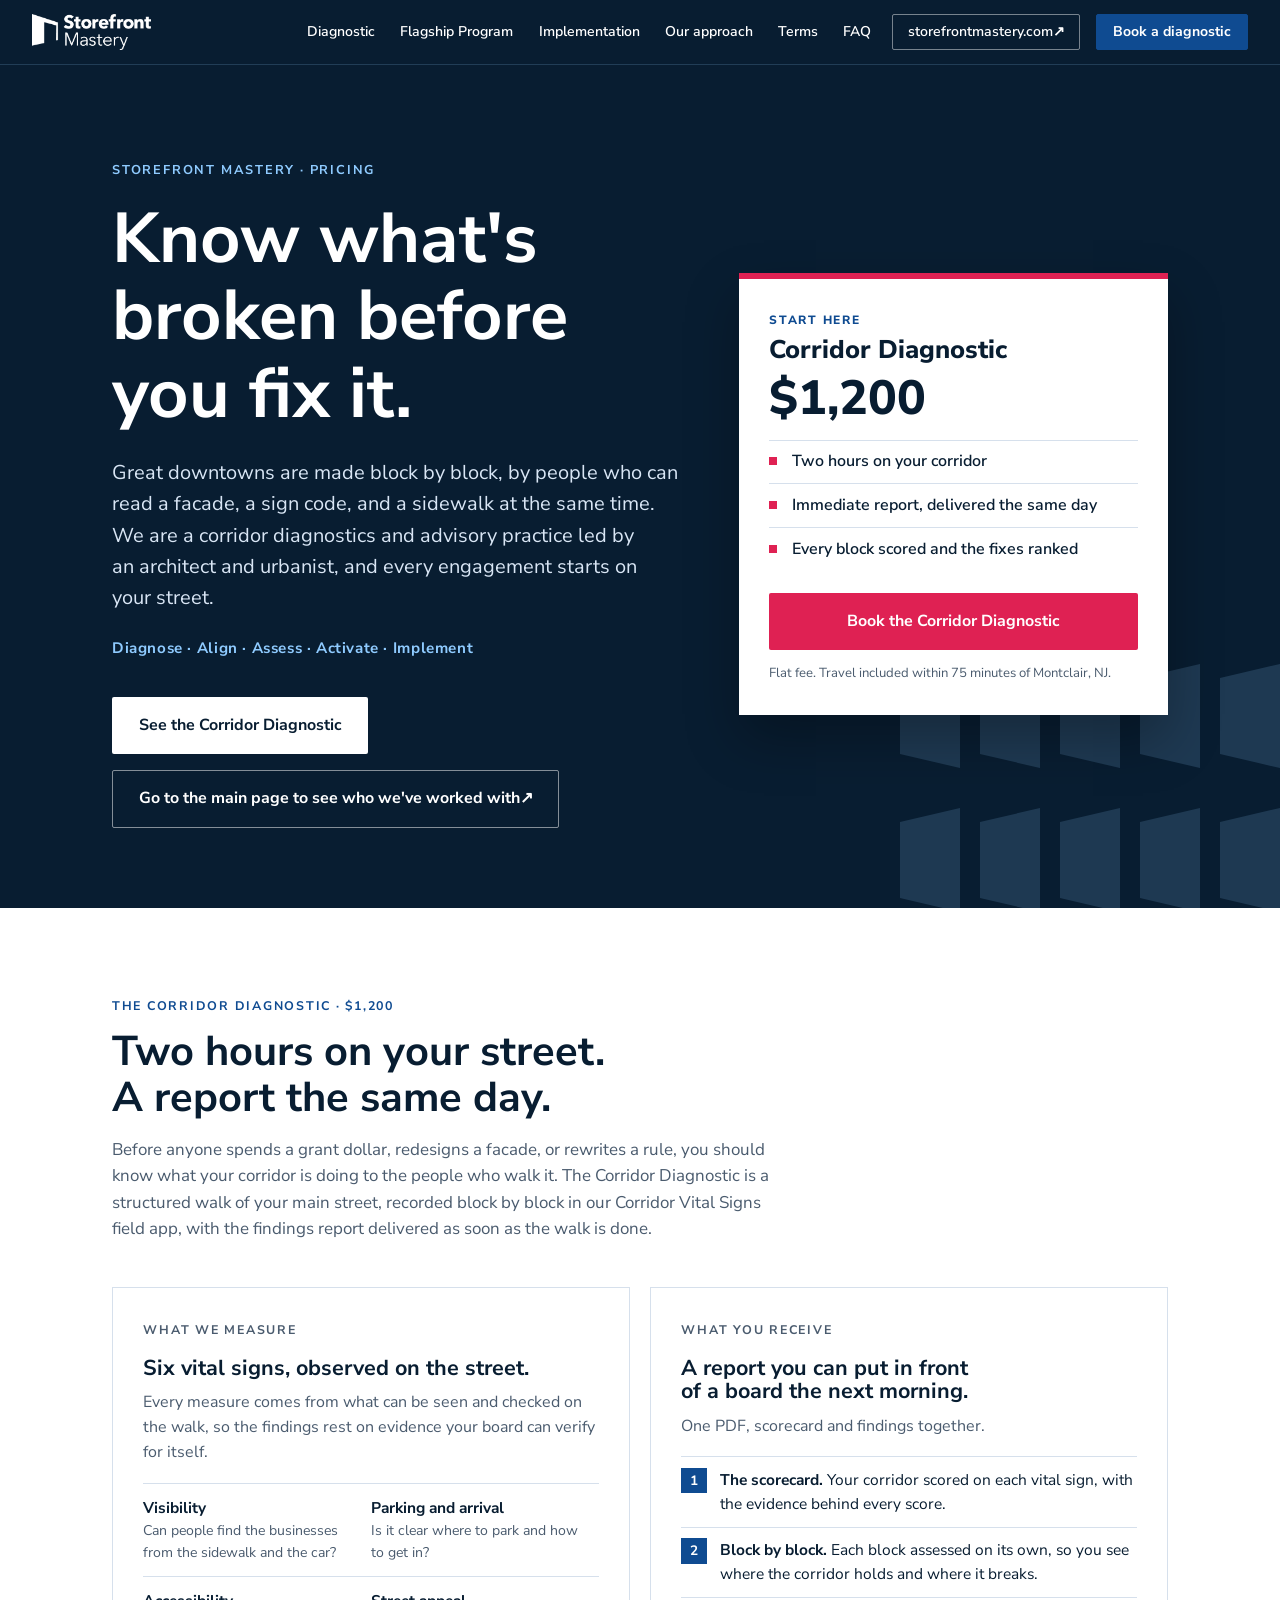
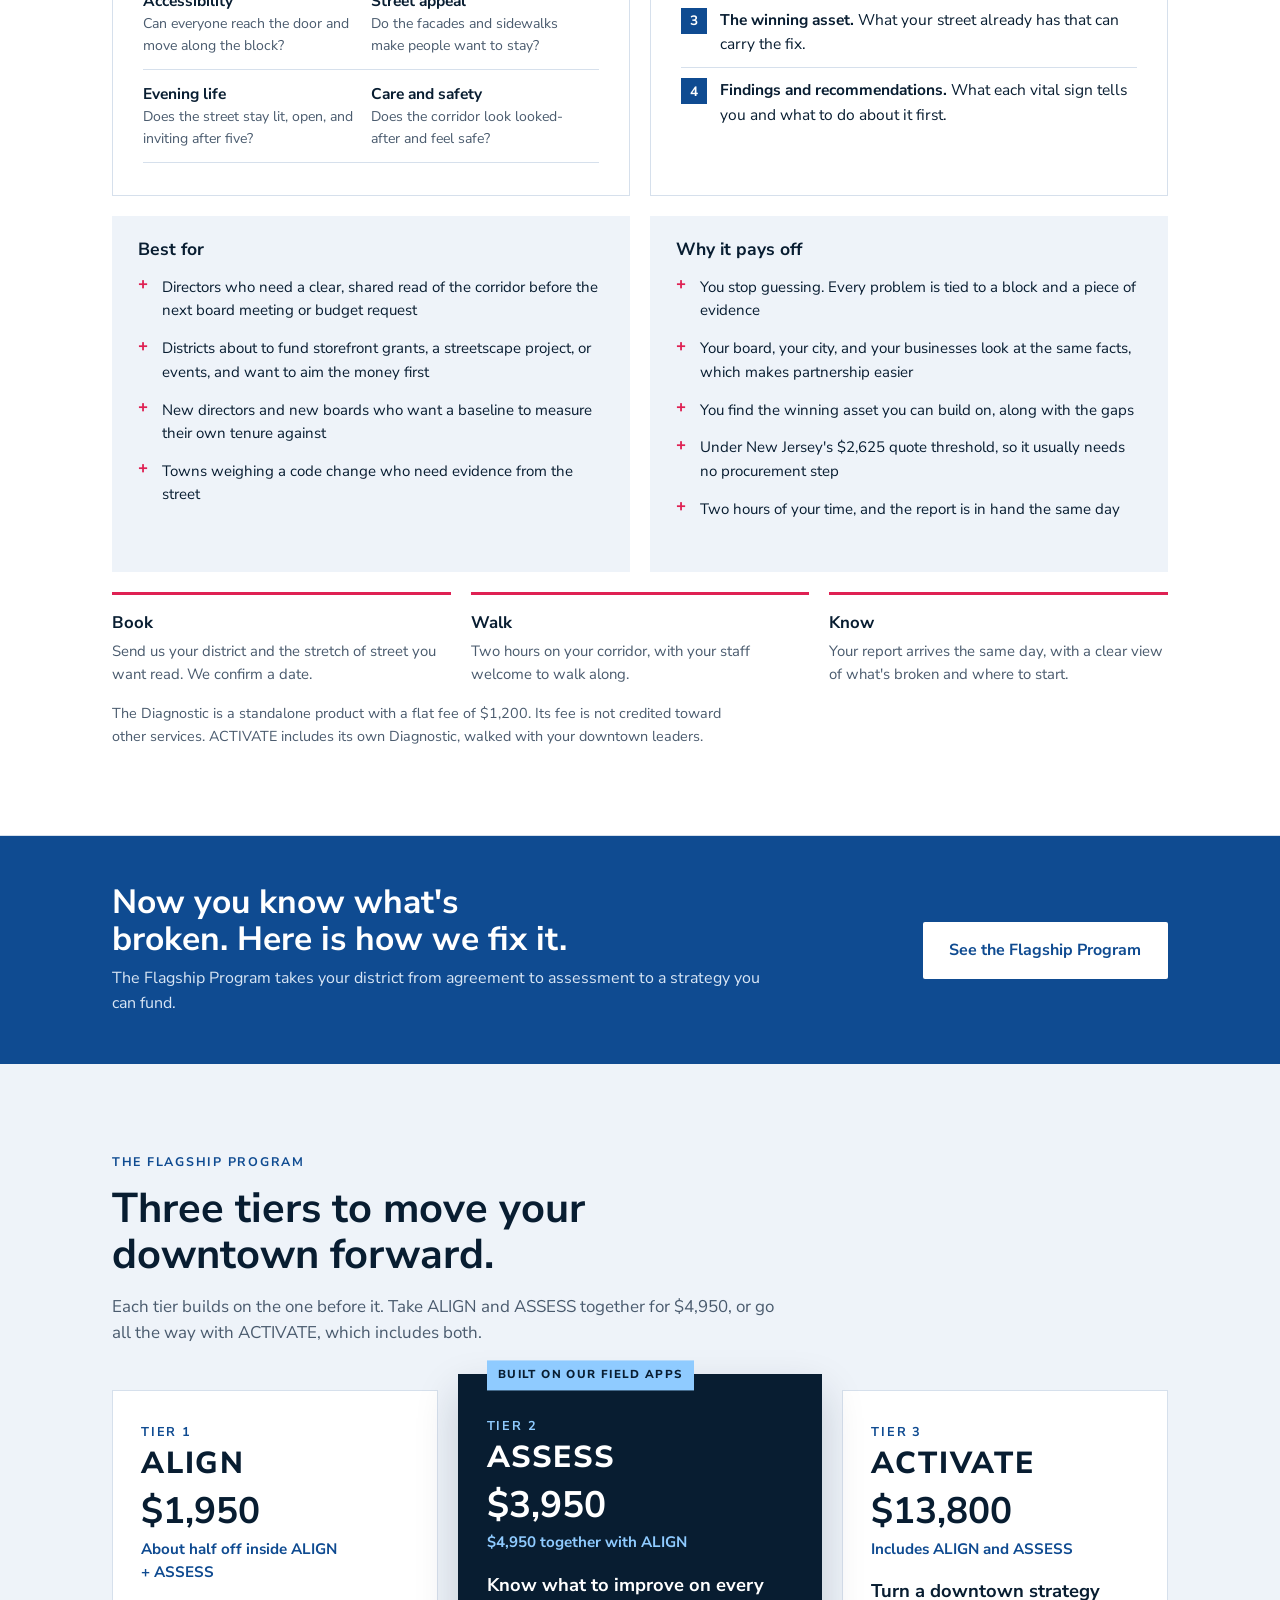
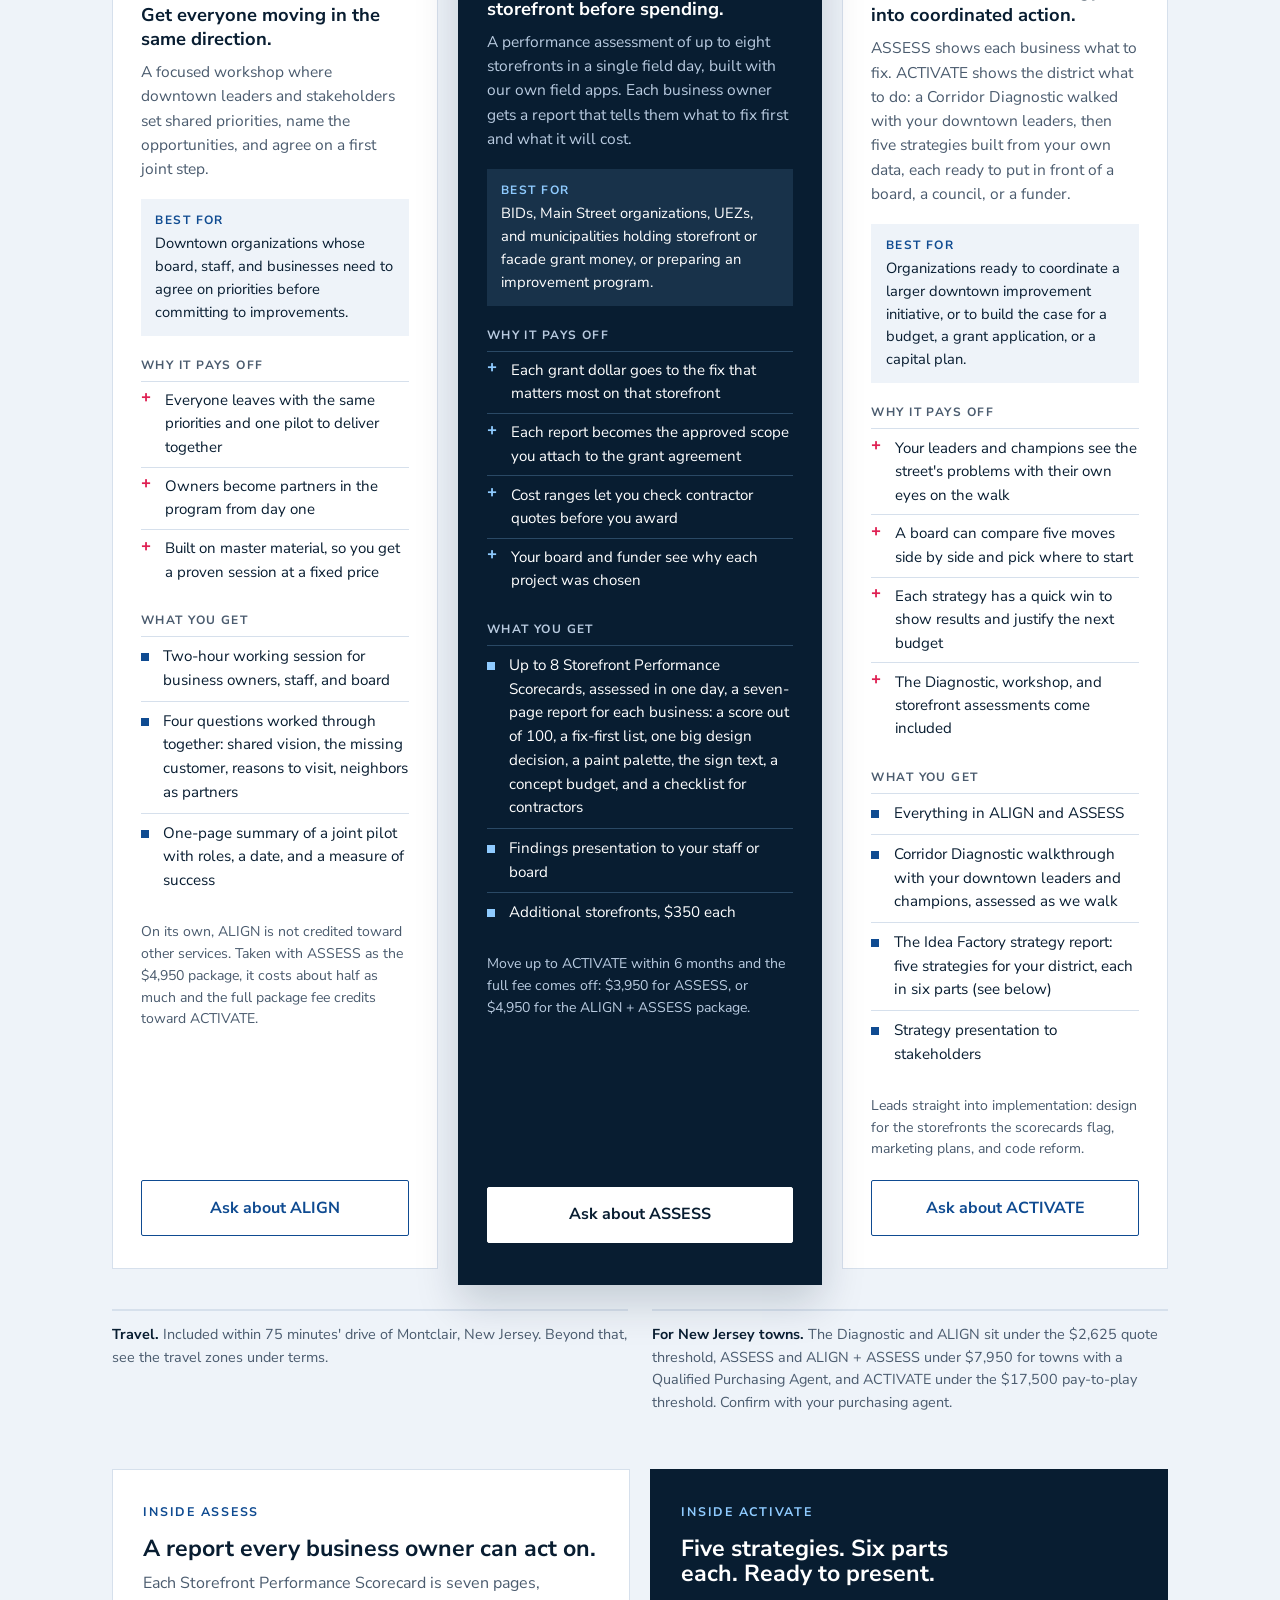
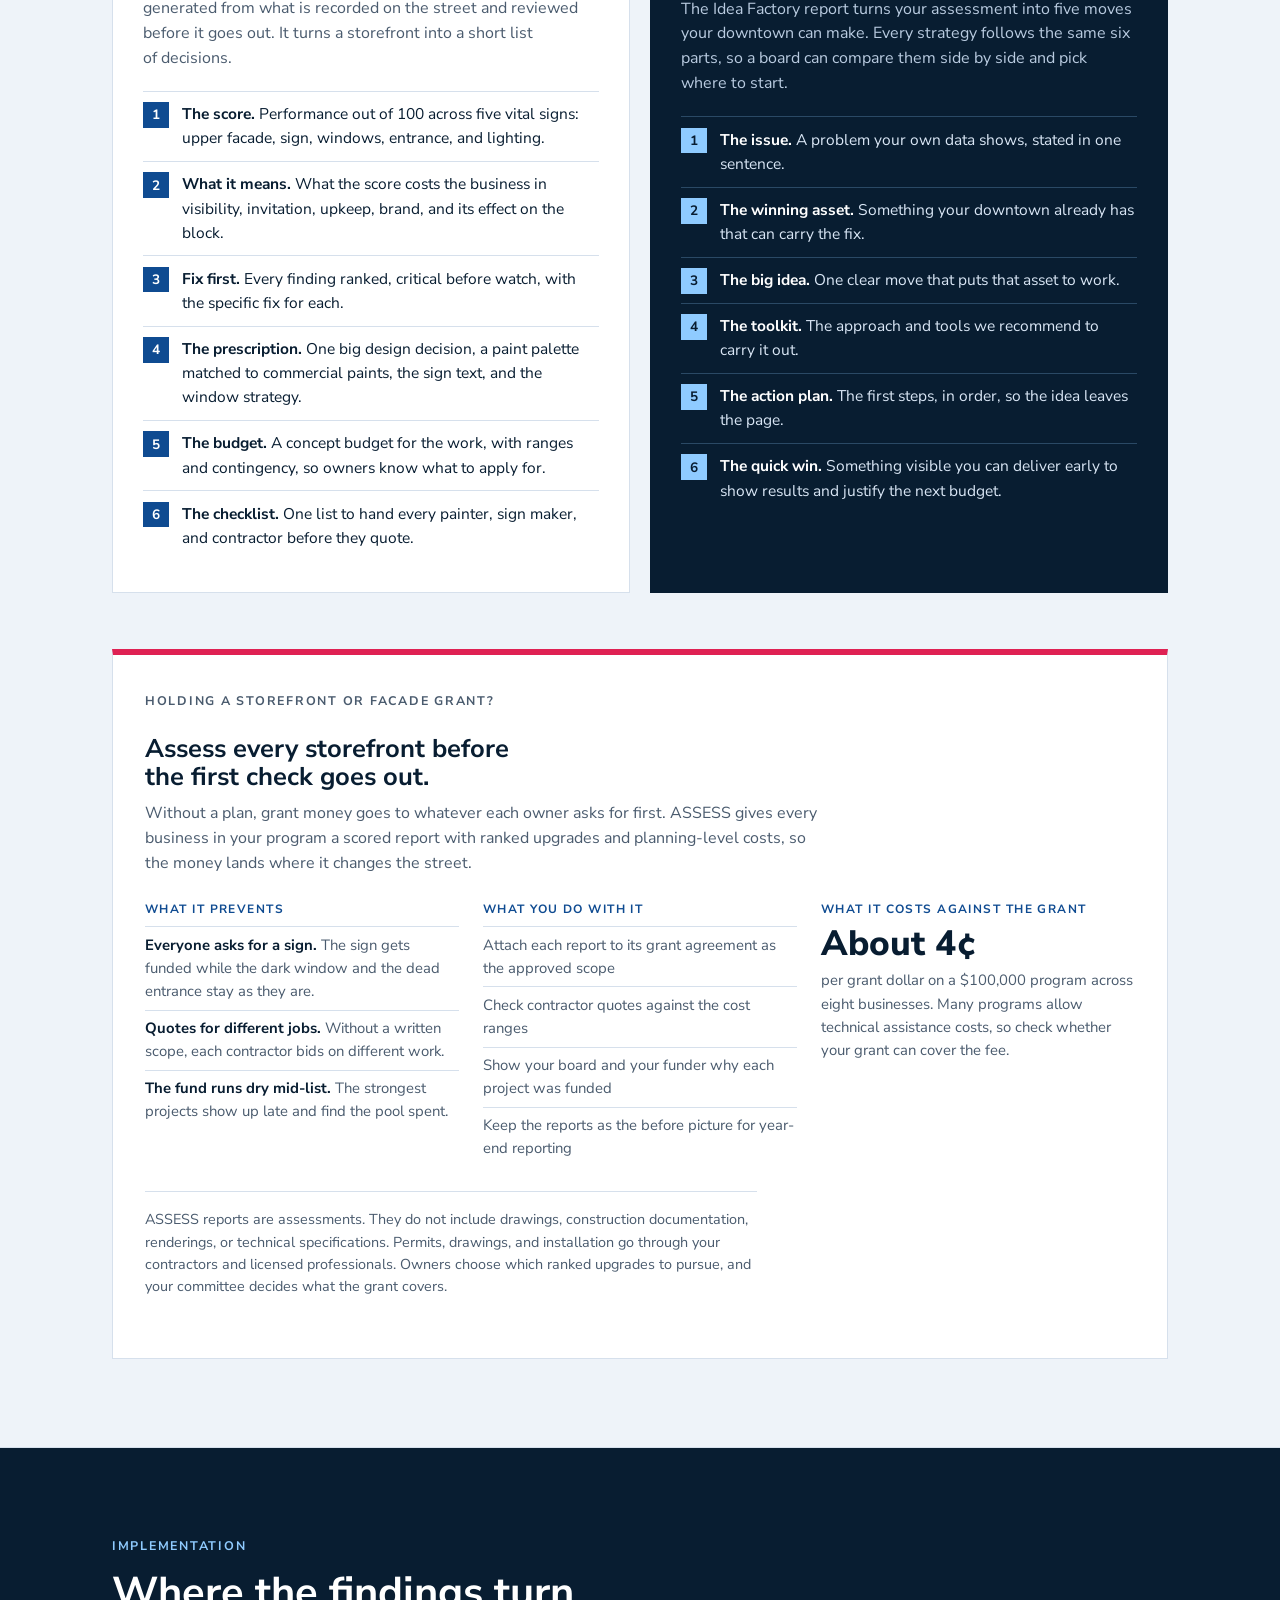
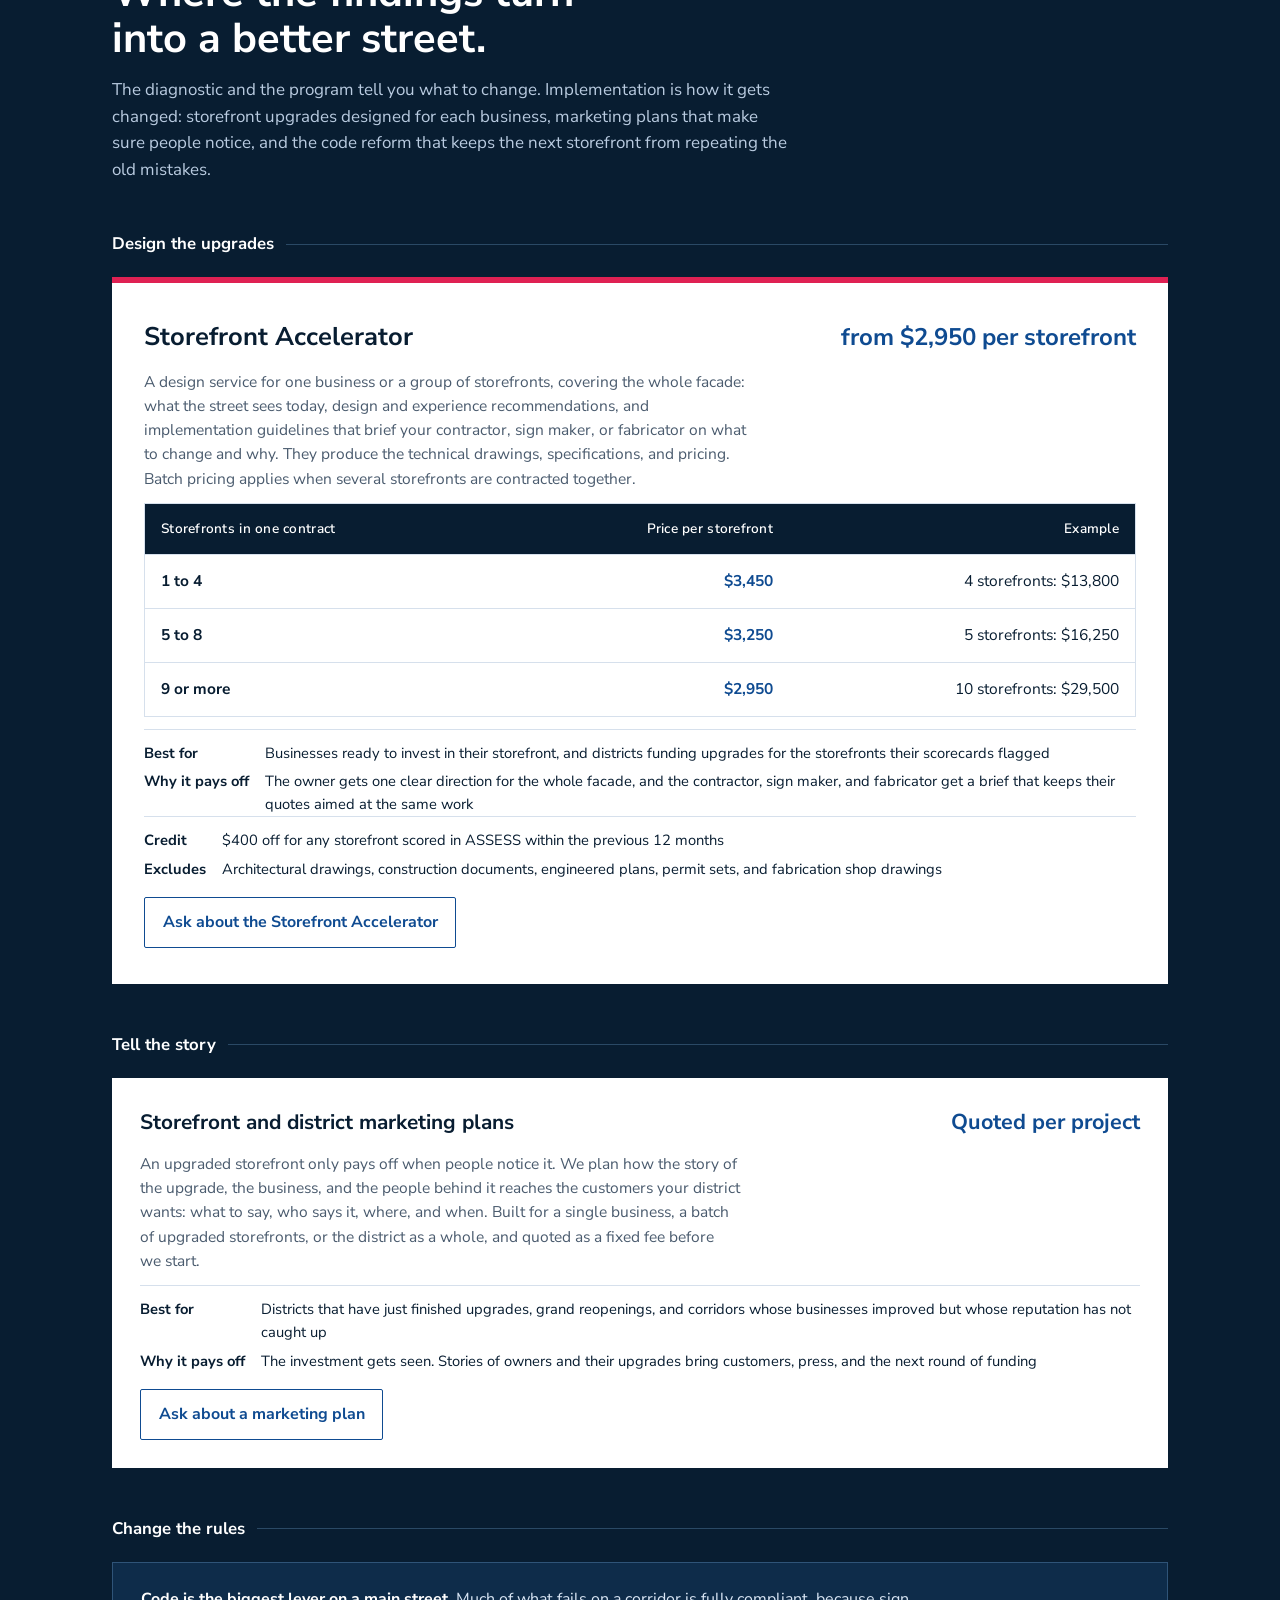
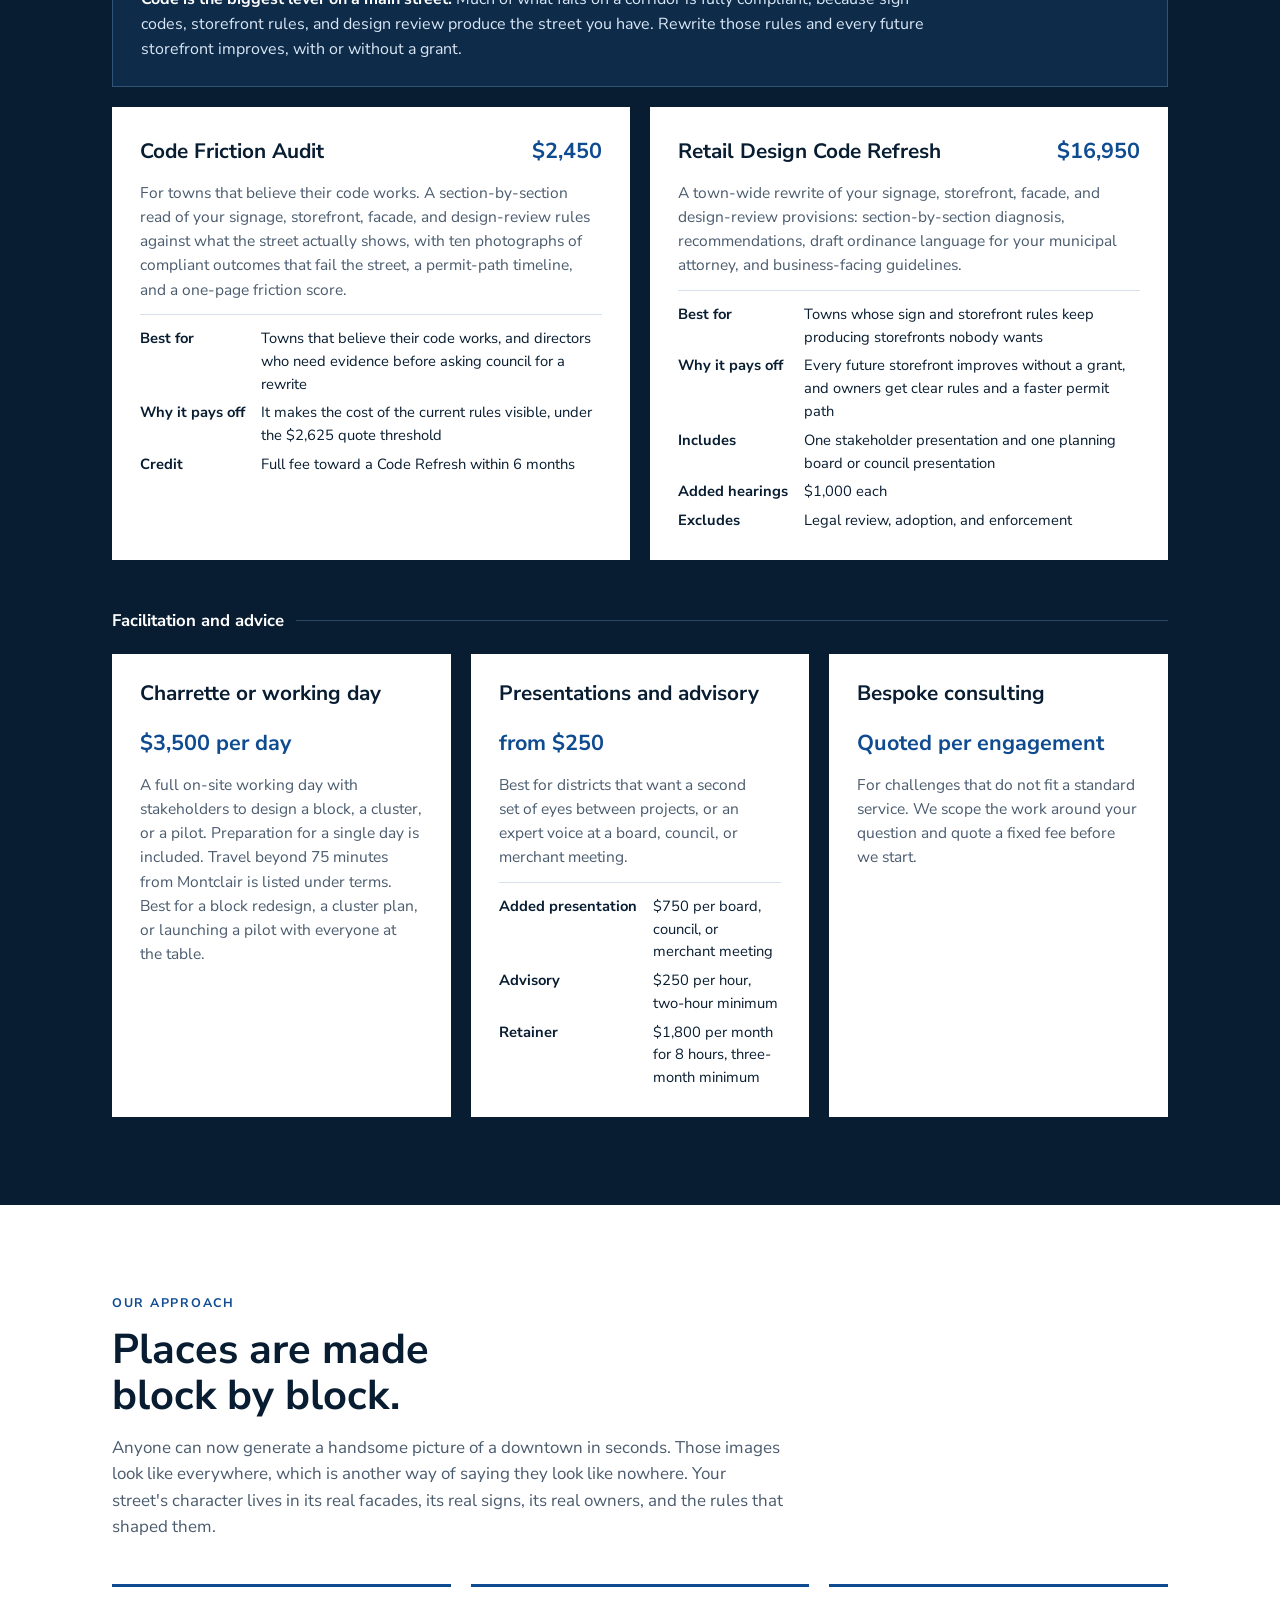
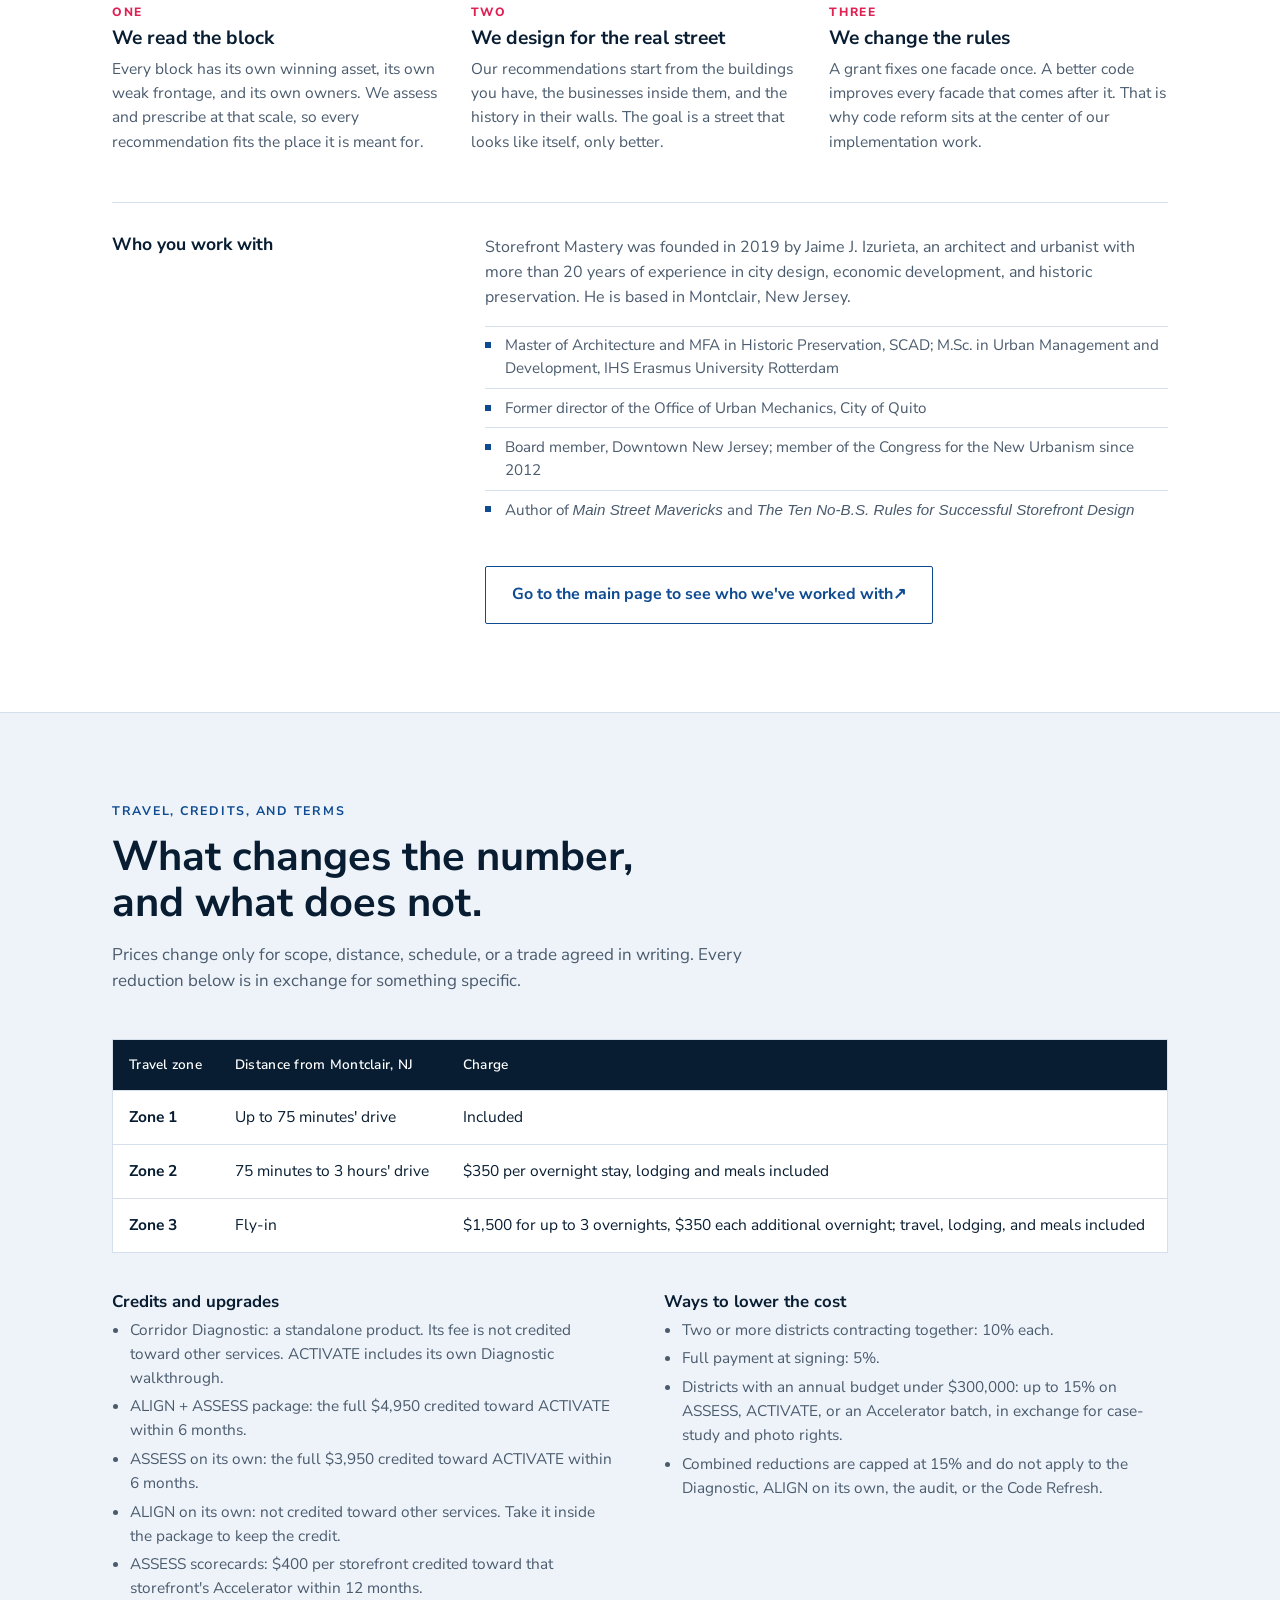
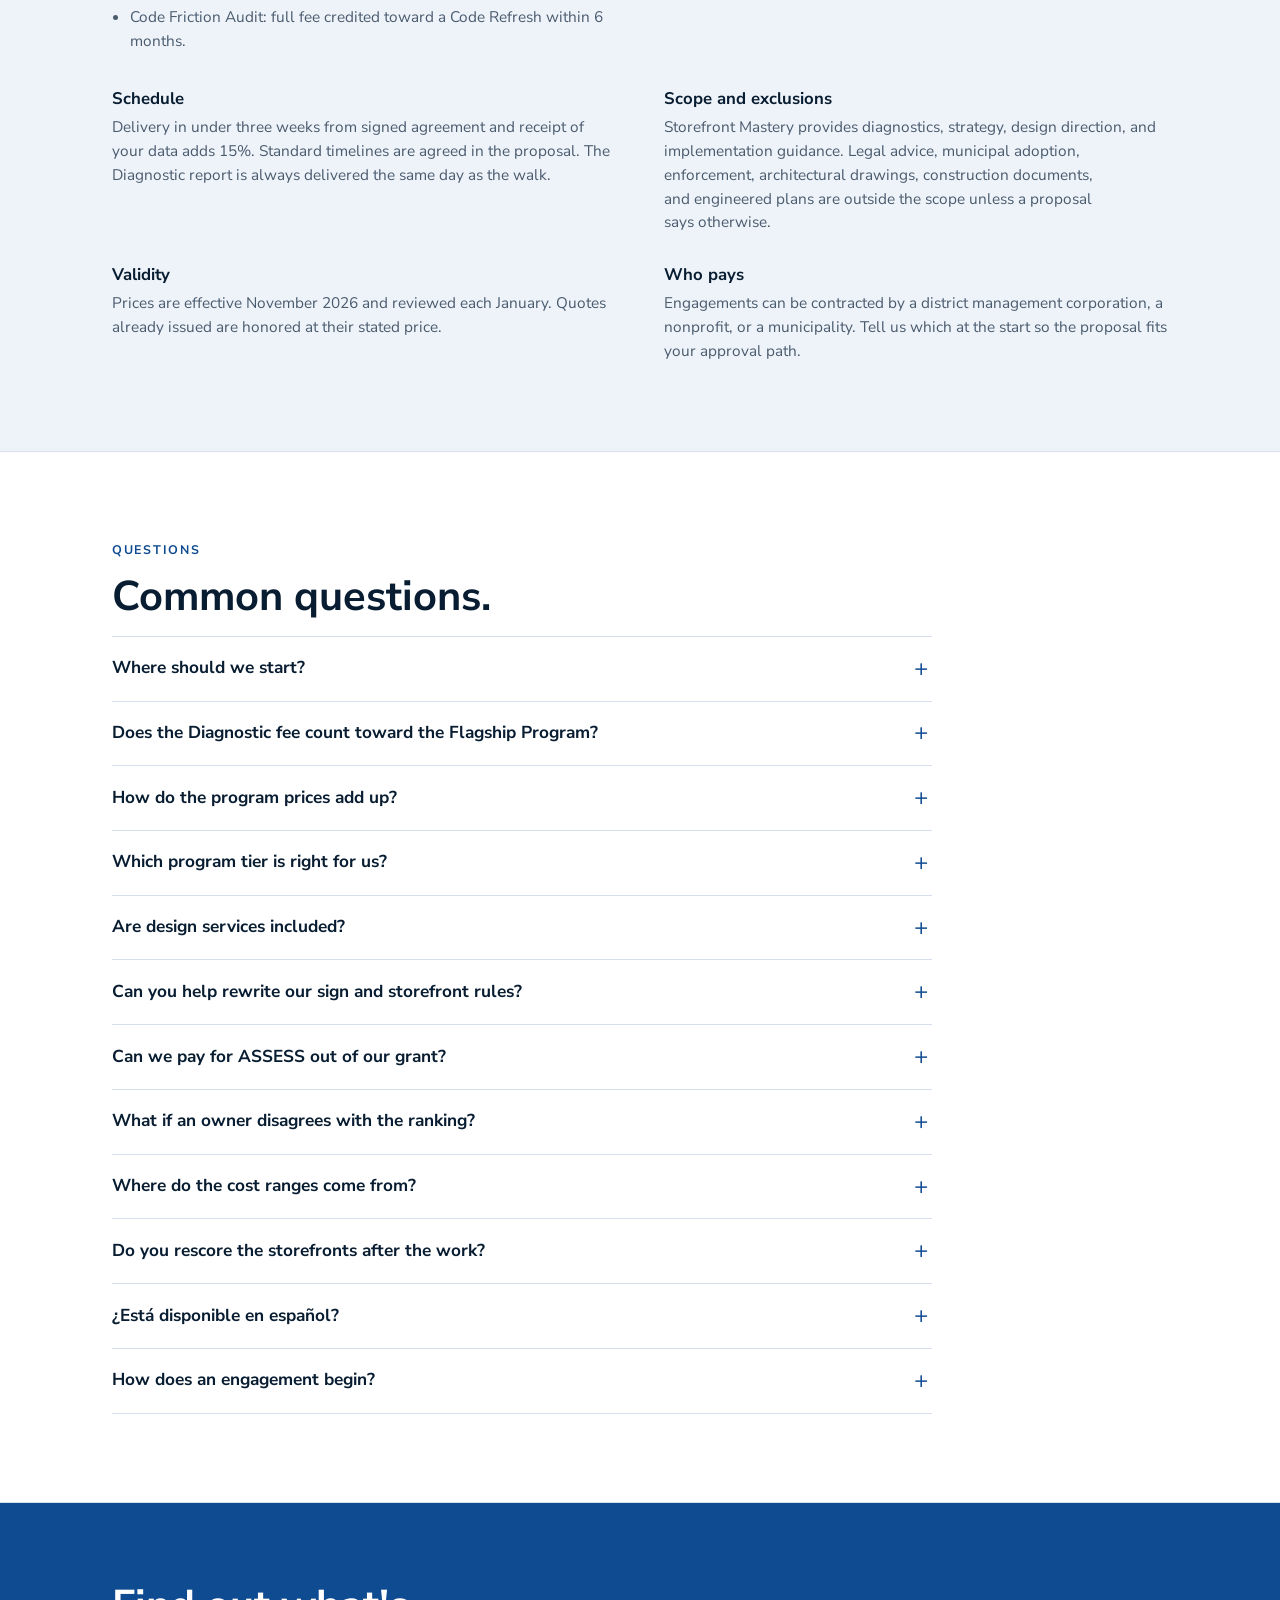
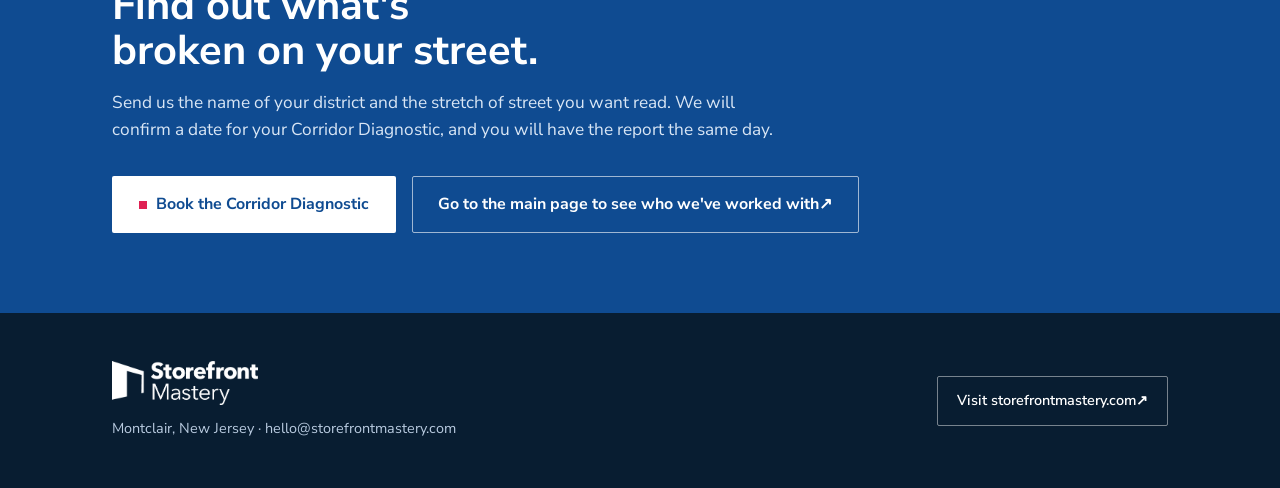
==== commit 03cece7c: "Pricing page: responsive header with menu button, remove situation section - Header measures itself " ====
--- a/index.html
+++ b/index.html
@@ -39,19 +39,42 @@
 p { max-width: 68ch; text-wrap: pretty; }
 .wrap { max-width: 1120px; margin: 0 auto; padding: 0 2rem; }
 
-/* nav */
-header.top { position: sticky; top: 0; z-index: 10; background: var(--navy); border-bottom: 1px solid rgba(143,203,255,0.18); }
-.top .wrap { display: flex; align-items: center; justify-content: space-between; height: 64px; gap: 1rem; }
+/* nav: inline when it fits, a menu button when it does not (measured by the script at the end of the page) */
+header.top { position: sticky; top: 0; z-index: 20; background: var(--navy); border-bottom: 1px solid rgba(143,203,255,0.18); }
+.top .wrap { display: flex; align-items: center; height: 64px; gap: 1rem; position: relative; max-width: 1360px; }
 .logo { display: flex; align-items: center; flex: none; }
 .logo img { height: 36px; width: auto; display: block; }
-.top nav { display: flex; align-items: baseline; gap: 0.6rem; font-size: 0.88rem; font-weight: 600; }
-.top nav a { color: #fff; text-decoration: none; display: inline-block; line-height: 1.2; padding: 0.55rem 0.6rem; border: 1px solid transparent; border-radius: 2px; white-space: nowrap; }
-.top nav a:hover { color: var(--window); }
-.top .site { border-color: rgba(255,255,255,0.45); padding-left: 0.9rem; padding-right: 0.9rem; margin-left: 0.6rem; }
-.top .site:hover { border-color: #fff; color: #fff; background: rgba(255,255,255,0.08); }
-.top .cta { background: var(--blue); border-color: var(--blue); color: #fff; padding-left: 1rem; padding-right: 1rem; }
-.top .cta:hover { background: var(--signal); border-color: var(--signal); color: #fff; }
-.arrow { display: inline-block; margin-left: 0.35rem; }
+.menu { flex: 1 1 auto; min-width: 0; display: flex; justify-content: flex-end; align-items: center; gap: 0.25rem; font-size: 0.88rem; font-weight: 600; overflow: hidden; }
+.menu a { color: #fff; text-decoration: none; display: inline-block; line-height: 1.2; padding: 0.55rem 0.6rem; border: 1px solid transparent; border-radius: 2px; white-space: nowrap; }
+.menu a:hover { color: var(--window); }
+.menu .site { border-color: rgba(255,255,255,0.45); padding-left: 0.9rem; padding-right: 0.9rem; margin-left: 0.4rem; }
+.menu .site:hover { border-color: #fff; color: #fff; background: rgba(255,255,255,0.08); }
+.nav-end { flex: none; display: flex; align-items: center; gap: 0.5rem; }
+.top .cta { font-size: 0.88rem; font-weight: 700; color: #fff; text-decoration: none; white-space: nowrap; background: var(--blue); border: 1px solid var(--blue); border-radius: 2px; padding: 0.55rem 1rem; line-height: 1.2; }
+.top .cta:hover { background: var(--signal); border-color: var(--signal); }
+.top .cta .short { display: none; }
+.burger { display: none; align-items: center; justify-content: center; gap: 0.45rem; height: 40px; padding: 0 0.8rem; background: transparent; color: #fff; border: 1px solid rgba(255,255,255,0.45); border-radius: 2px; font: inherit; font-size: 0.88rem; font-weight: 700; cursor: pointer; }
+.burger:hover { border-color: #fff; }
+.burger .bars { width: 16px; height: 12px; position: relative; display: inline-block; }
+.burger .bars i { position: absolute; left: 0; right: 0; height: 2px; background: #fff; transition: transform 0.2s, opacity 0.2s, top 0.2s; }
+.burger .bars i:nth-child(1) { top: 0; }
+.burger .bars i:nth-child(2) { top: 5px; }
+.burger .bars i:nth-child(3) { top: 10px; }
+.top.open .burger .bars i:nth-child(1) { top: 5px; transform: rotate(45deg); }
+.top.open .burger .bars i:nth-child(2) { opacity: 0; }
+.top.open .burger .bars i:nth-child(3) { top: 5px; transform: rotate(-45deg); }
+.top.compact .burger { display: inline-flex; }
+.top.compact .nav-end { margin-left: auto; }
+.top.compact .menu { display: none; position: absolute; top: 64px; left: 0; right: 0; flex-direction: column; align-items: stretch; gap: 0; background: var(--navy); border-top: 1px solid rgba(143,203,255,0.18); border-bottom: 1px solid rgba(143,203,255,0.18); padding: 0.5rem 1rem 1rem; box-shadow: 0 18px 30px rgba(0,0,0,0.25); font-size: 1rem; max-height: calc(100vh - 64px); overflow-y: auto; }
+.top.compact.open .menu { display: flex; }
+.top.compact .menu a { padding: 0.85rem 0.25rem; border: 0; border-bottom: 1px solid rgba(143,203,255,0.15); border-radius: 0; }
+.top.compact .menu .site { margin: 0.75rem 0 0; border: 1px solid rgba(255,255,255,0.45); text-align: center; padding: 0.85rem; }
+@media (max-width: 420px) {
+  .top .cta .long { display: none; }
+  .top .cta .short { display: inline; }
+  .burger .burger-text { display: none; }
+  .top .wrap { gap: 0.6rem; }
+}
 
 /* hero */
 .hero { background: var(--navy); color: #fff; padding: 6rem 0 5rem; position: relative; overflow: hidden; }
@@ -194,14 +217,11 @@
 body > footer .sitebtn { border: 1px solid rgba(255,255,255,0.45); padding: 0.8rem 1.2rem; border-radius: 2px; display: inline-block; }
 body > footer .sitebtn:hover { border-color: #fff; background: rgba(255,255,255,0.08); }
 
-@media (max-width: 1440px) {
-  .top nav a.nav-x { display: none; }
-}
 @media (max-width: 1080px) {
-  .top nav a:not(.cta):not(.site) { display: none; }
   .why { grid-template-columns: repeat(3, 1fr); }
 }
 @media (max-width: 640px) {
+  .svc .p { white-space: normal; }
   .table-scroll { overflow: visible; border: 0; background: transparent; }
   table, tbody, tr, th, td { display: block; width: 100%; }
   thead { display: none; }
@@ -220,8 +240,6 @@
   .prog.feature { margin: 1rem 0; }
   .prog, .svc { padding: 1.5rem 1.25rem; }
   .prog.feature { padding-top: 2.25rem; padding-bottom: 2rem; }
-  .top nav { gap: 0.5rem; font-size: 0.8rem; }
-  .top .cta { display: none; }
   .logo img { height: 30px; }
   section { padding: 3.75rem 0; }
   .hero { padding: 3.75rem 0 3.25rem; }
@@ -322,13 +340,6 @@
 .closing .btn.btn-ghost:hover { background: rgba(255,255,255,0.1); }
 
 /* v2.2b: situations, benefits, grant block */
-.fit { display: grid; grid-template-columns: repeat(3, 1fr); gap: 1.25rem; }
-.fit a { display: flex; flex-direction: column; background: #fff; border: 1px solid var(--rule); padding: 1.4rem 1.5rem; text-decoration: none; color: var(--ink); min-width: 0; }
-.fit a:hover { border-color: var(--blue); box-shadow: 0 10px 24px rgba(8,29,49,0.08); }
-.fit .sit { font-size: 1.08rem; font-weight: 700; line-height: 1.3; margin-bottom: 0.5rem; }
-.fit .reason { color: var(--muted); font-size: 0.93rem; margin-bottom: 1rem; }
-.fit .pick { margin-top: auto; border-top: 1px solid var(--rule); padding-top: 0.7rem; font-weight: 700; color: var(--blue); font-size: 0.95rem; }
-.fit .pick span { color: var(--muted); font-weight: 600; }
 .gains { list-style: none; margin: 0 0 1.25rem; }
 .gains li { padding: 0.45rem 0 0.45rem 1.5rem; position: relative; font-size: 0.94rem; }
 .gains li::before { content: "+"; position: absolute; left: 0; top: 0.35rem; font-weight: 800; color: var(--red); font-size: 1.05rem; }
@@ -351,27 +362,29 @@
 .svc dl.uses { margin-top: 0.25rem; }
 .impl .lever .gains li { color: #D9E6F5; }
 @media (max-width: 900px) {
-  .fit, .dx-uses, .grant .cols { grid-template-columns: 1fr; }
+  .dx-uses, .grant .cols { grid-template-columns: 1fr; }
   .grant { padding: 1.6rem 1.25rem; }
 }
 </style>
 </head>
 <body>
 
-<header class="top">
+<header class="top" id="top-bar">
   <div class="wrap">
     <a class="logo" href="https://storefrontmastery.com" title="Go to storefrontmastery.com"><img src="storefront-mastery-logo-white.png" alt="Storefront Mastery home" width="119" height="36"></a>
-    <nav aria-label="Page sections">
+    <nav class="menu" id="site-menu" aria-label="Page sections">
       <a href="#diagnostic">Diagnostic</a>
-      <a href="#fit">Where to start</a>
       <a href="#programs">Flagship Program</a>
       <a href="#implementation">Implementation</a>
-      <a class="nav-x" href="#approach">Our approach</a>
-      <a class="nav-x" href="#terms">Terms</a>
+      <a href="#approach">Our approach</a>
+      <a href="#terms">Terms</a>
       <a href="#faq">FAQ</a>
       <a class="site" href="https://storefrontmastery.com">storefrontmastery.com<span class="arrow" aria-hidden="true">↗</span></a>
-      <a class="cta" href="mailto:hello@storefrontmastery.com?subject=Corridor%20Diagnostic%20booking">Book a diagnostic</a>
     </nav>
+    <div class="nav-end">
+      <a class="cta" href="mailto:hello@storefrontmastery.com?subject=Corridor%20Diagnostic%20booking"><span class="long">Book a diagnostic</span><span class="short">Book</span></a>
+      <button class="burger" type="button" aria-controls="site-menu" aria-expanded="false"><span class="bars" aria-hidden="true"><i></i><i></i><i></i></span><span class="burger-text">Menu</span></button>
+    </div>
   </div>
 </header>
 
@@ -473,25 +486,6 @@
       <div><b>Know</b><p>Your report arrives the same day, with a clear view of what's broken and where to start.</p></div>
     </div>
     <p class="note">The Diagnostic is a standalone product with a flat fee of $1,200. Its fee is not credited toward other services. ACTIVATE includes its own Diagnostic, walked with your downtown leaders.</p>
-  </div>
-</section>
-
-<section id="fit" class="mist">
-  <div class="wrap">
-    <p class="label">Where to start</p>
-    <h2>Start from your situation.</h2>
-    <p class="sub">Find the line that sounds like your downtown right now. Each one points to the service built for it.</p>
-    <div class="fit">
-      <a href="#diagnostic"><p class="sit">"We don't know exactly what's wrong with our main street."</p><p class="reason">Get a block-by-block read and a ranked list of fixes the same day.</p><p class="pick">Corridor Diagnostic <span>· $1,200</span></p></a>
-      <a href="#assess"><p class="sit">"We just won a storefront or facade grant."</p><p class="reason">Assess every storefront before the first check goes out, so each grant buys a fix the street will notice.</p><p class="pick">ASSESS <span>· $3,950</span></p></a>
-      <a href="#align"><p class="sit">"Our board, staff, and businesses want different things."</p><p class="reason">Agree on priorities and a first joint pilot, then back it with storefront data.</p><p class="pick">ALIGN + ASSESS <span>· $4,950</span></p></a>
-      <a href="#activate"><p class="sit">"We need a district strategy we can fund and present."</p><p class="reason">Five strategies built from your own data, ready for a board, a council, or a funder.</p><p class="pick">ACTIVATE <span>· $13,800</span></p></a>
-      <a href="#accelerator"><p class="sit">"A business is ready to upgrade its storefront."</p><p class="reason">Design recommendations for the whole facade and a brief your contractor can quote from.</p><p class="pick">Storefront Accelerator <span>· from $2,950</span></p></a>
-      <a href="#marketing"><p class="sit">"We upgraded storefronts and nobody noticed."</p><p class="reason">A plan to tell the story of the upgrade and the people behind it, so customers come.</p><p class="pick">Marketing plan <span>· quoted per project</span></p></a>
-      <a href="#audit"><p class="sit">"Our code is fine," says the town.</p><p class="reason">Show where compliant storefronts still fail the street, before anyone is asked to change the rules.</p><p class="pick">Code Friction Audit <span>· $2,450</span></p></a>
-      <a href="#refresh"><p class="sit">"Our rules keep producing bad storefronts."</p><p class="reason">Rewrite the sign, storefront, facade, and design-review rules so every future storefront improves.</p><p class="pick">Retail Design Code Refresh <span>· $16,950</span></p></a>
-      <a href="#facilitation"><p class="sit">"We need everyone in one room to decide."</p><p class="reason">A facilitated working day to design a block, a cluster, or a pilot together.</p><p class="pick">Charrette <span>· $3,500 per day</span></p></a>
-    </div>
   </div>
 </section>
 
@@ -901,5 +895,41 @@
   </div>
 </footer>
 
+<script>
+(function () {
+  var bar = document.getElementById('top-bar');
+  var menu = document.getElementById('site-menu');
+  var btn = bar.querySelector('.burger');
+  function close() { bar.classList.remove('open'); btn.setAttribute('aria-expanded', 'false'); }
+  function fit() {
+    var wasOpen = bar.classList.contains('open');
+    bar.classList.remove('compact', 'open');
+    var need = 0, kids = menu.children, gap = parseFloat(getComputedStyle(menu).columnGap) || 0;
+    for (var i = 0; i < kids.length; i++) {
+      var cs = getComputedStyle(kids[i]);
+      need += kids[i].getBoundingClientRect().width + parseFloat(cs.marginLeft) + parseFloat(cs.marginRight);
+    }
+    need += gap * Math.max(0, kids.length - 1);
+    if (need > menu.clientWidth + 1) {
+      bar.classList.add('compact');
+      if (wasOpen) bar.classList.add('open');
+    } else {
+      btn.setAttribute('aria-expanded', 'false');
+    }
+  }
+  btn.addEventListener('click', function () {
+    var open = bar.classList.toggle('open');
+    btn.setAttribute('aria-expanded', open ? 'true' : 'false');
+  });
+  menu.addEventListener('click', function (e) { if (e.target.closest('a')) close(); });
+  document.addEventListener('keydown', function (e) { if (e.key === 'Escape') close(); });
+  document.addEventListener('click', function (e) { if (!bar.contains(e.target)) close(); });
+  var last = 0;
+  function onResize() { if (window.innerWidth !== last) { last = window.innerWidth; fit(); } }
+  window.addEventListener('resize', onResize);
+  if (document.fonts && document.fonts.ready) document.fonts.ready.then(fit);
+  onResize();
+})();
+</script>
 </body>
 </html>
